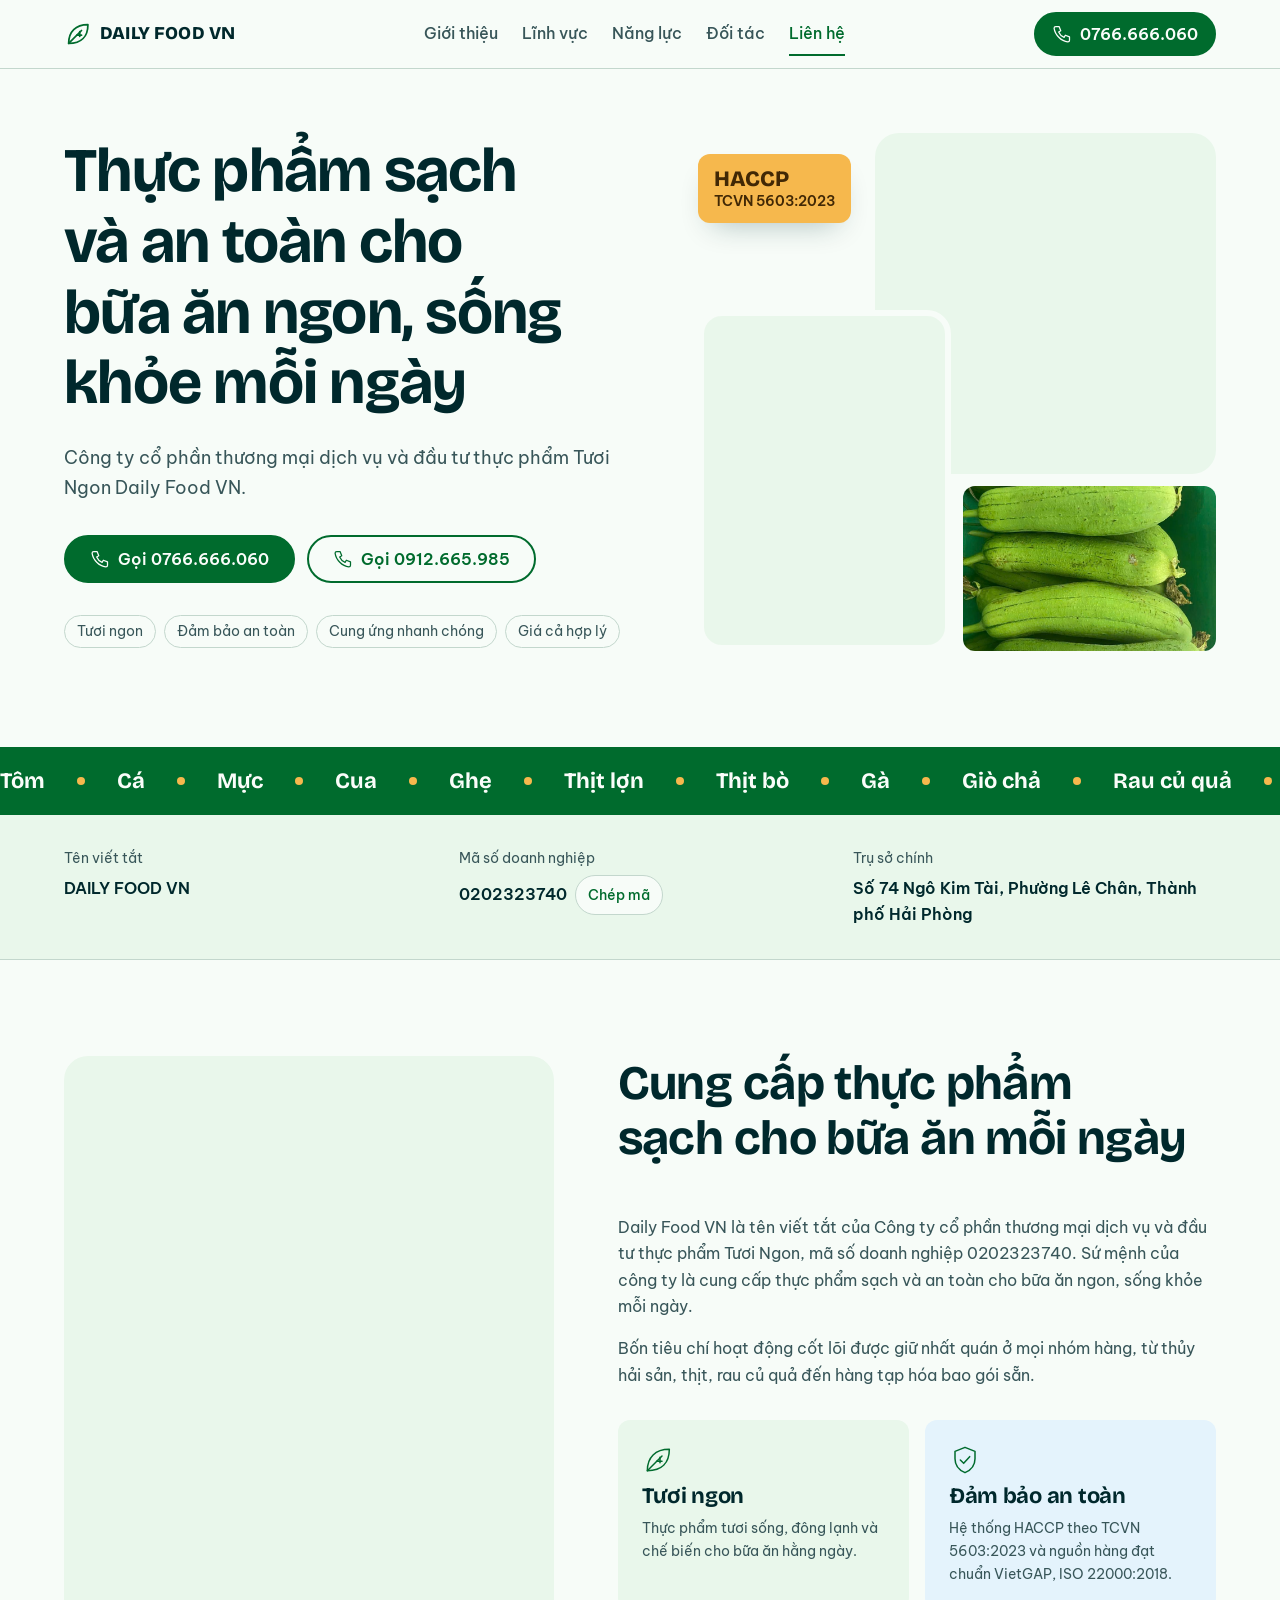
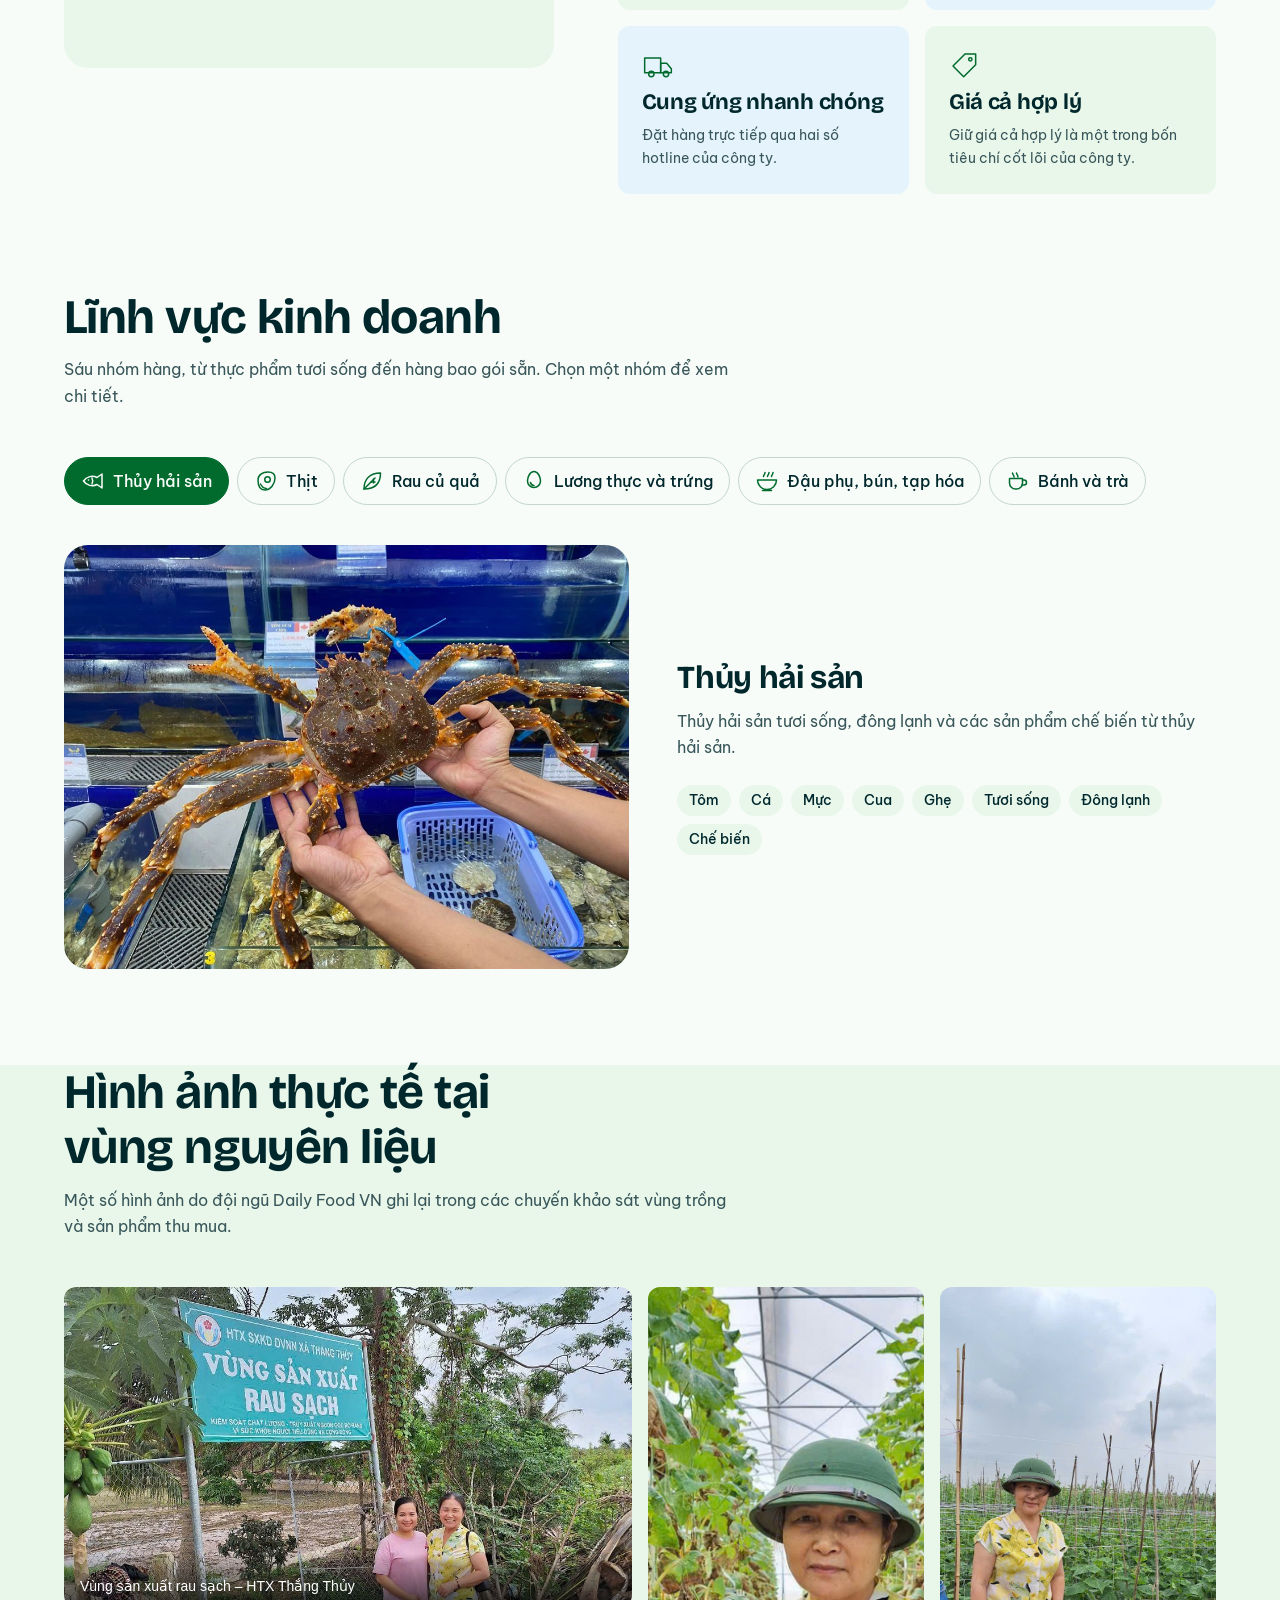
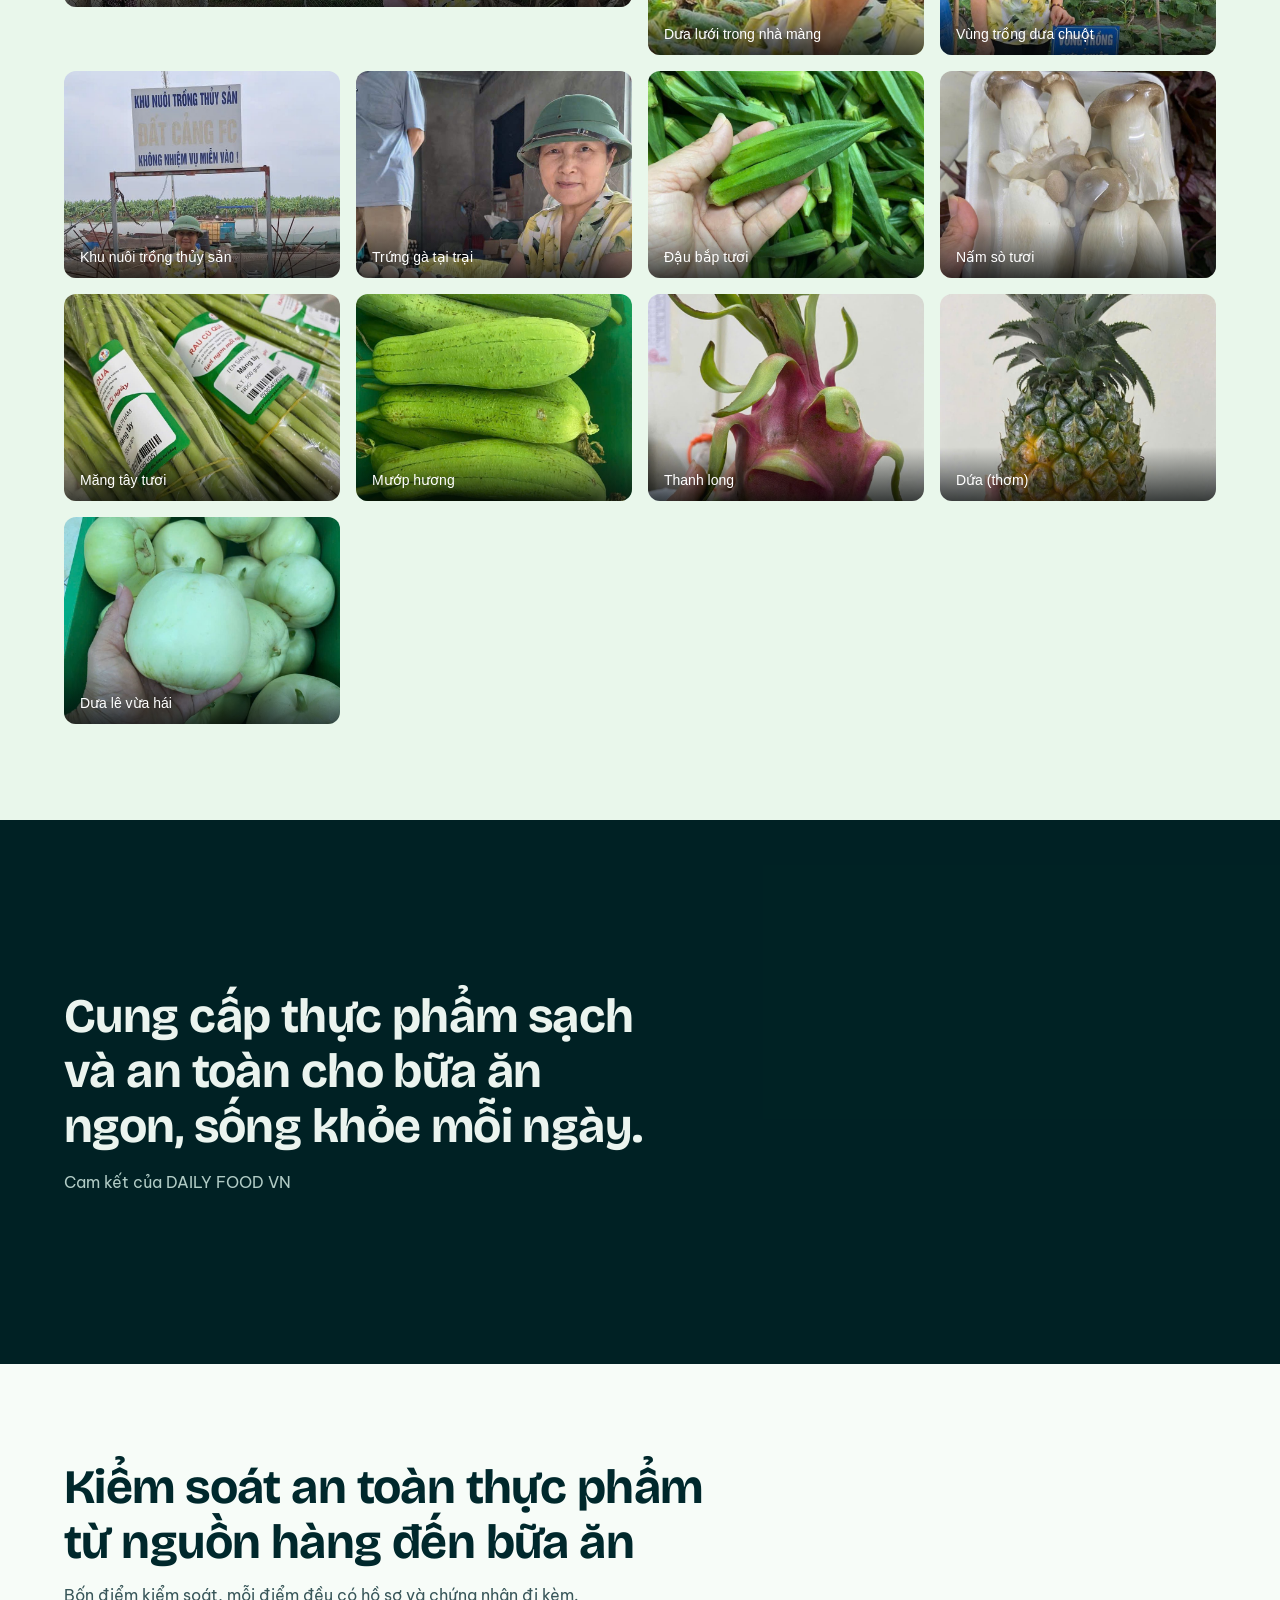
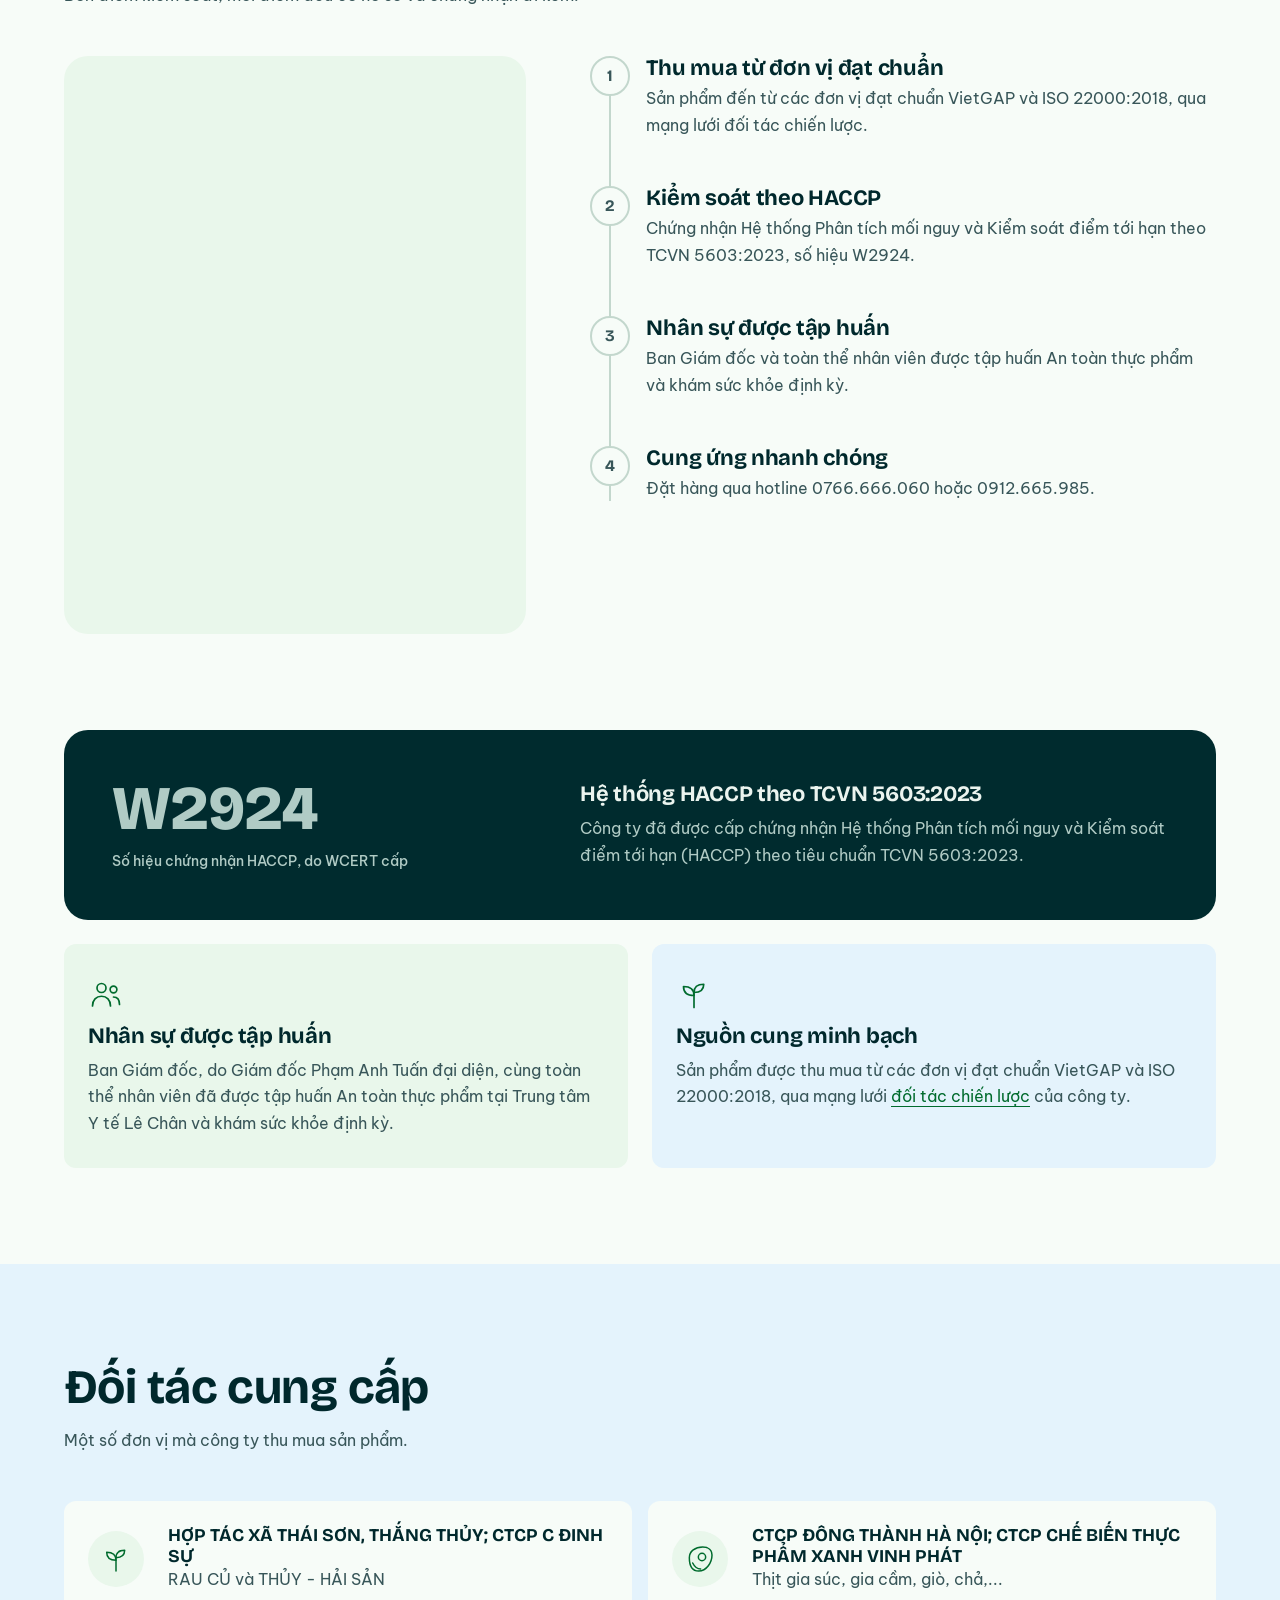
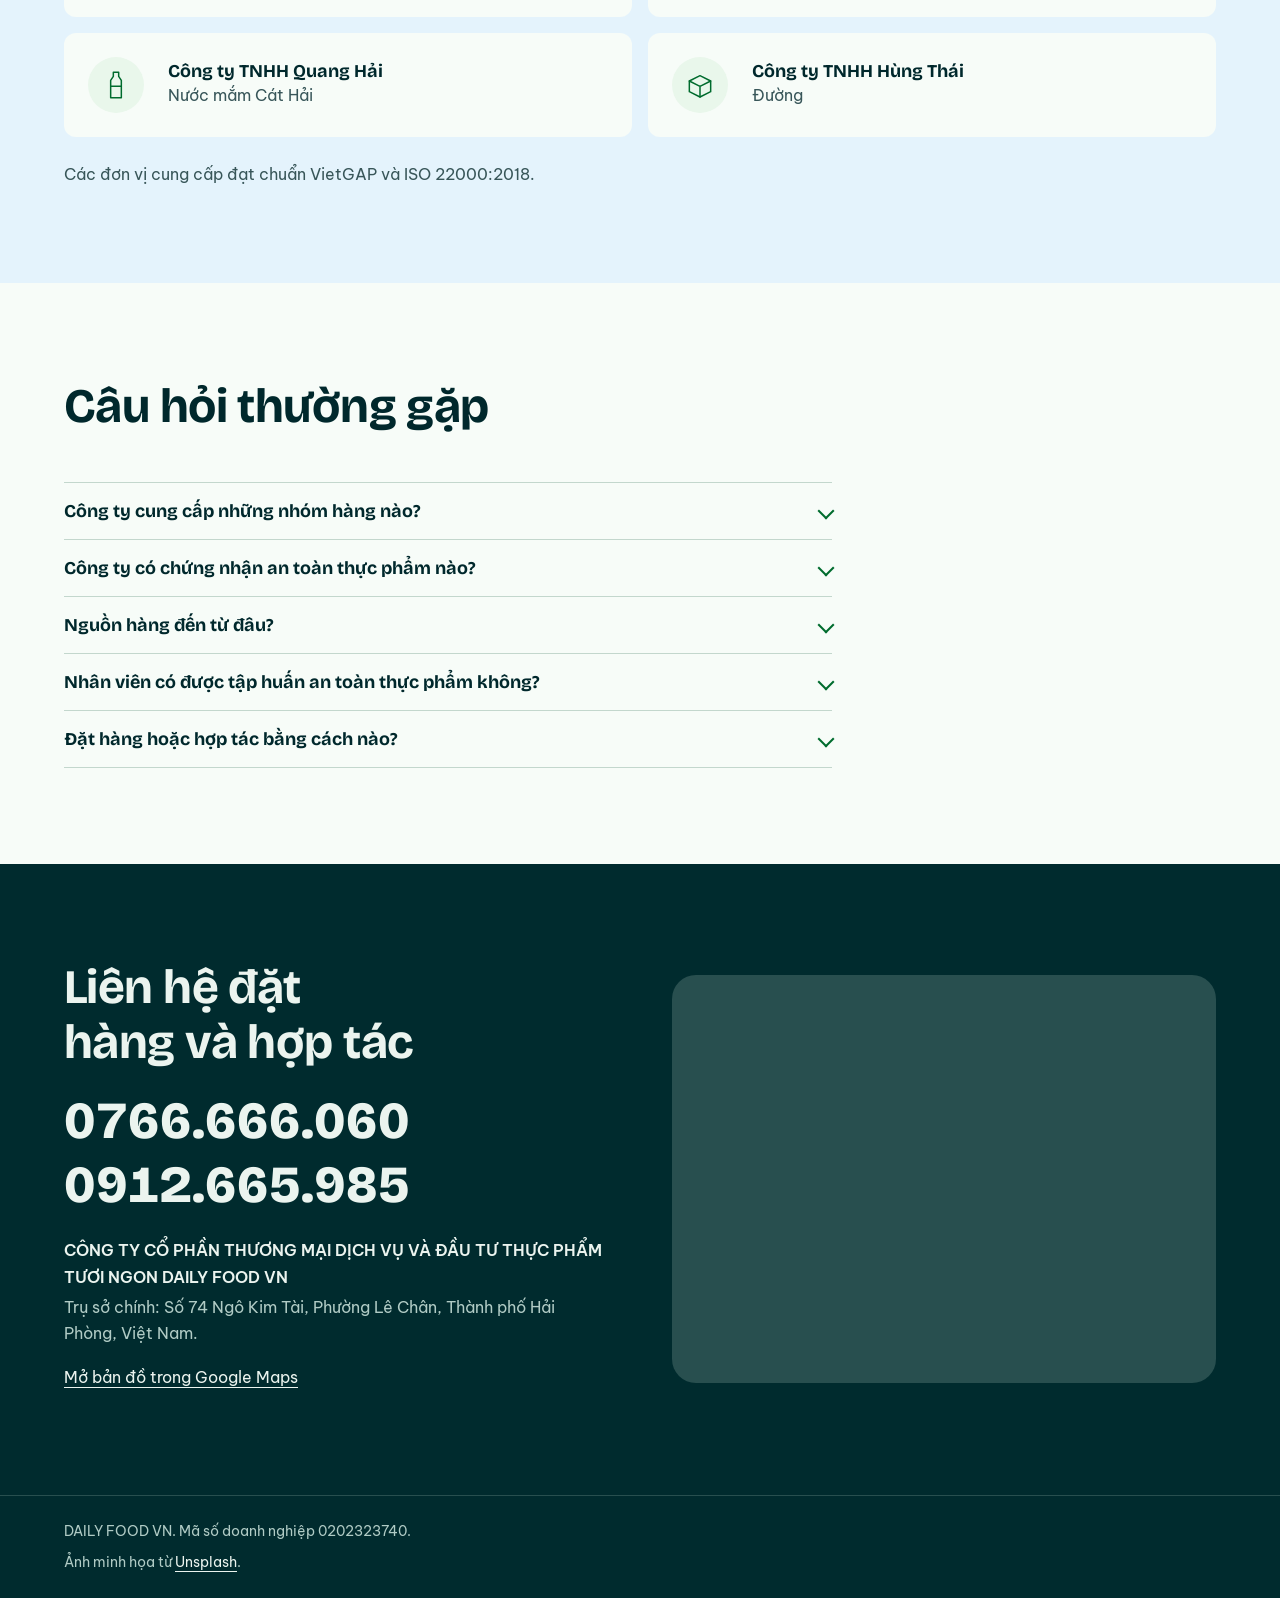
==== index.html @ fed2688b "Update index.html" ====
<!DOCTYPE html>
<html lang="vi" class="no-js">
<head>
  <meta charset="utf-8">
  <meta name="viewport" content="width=device-width, initial-scale=1">
  <title>DAILY FOOD VN | Thực phẩm sạch và an toàn tại Hải Phòng</title>
  <meta name="description" content="Công ty cổ phần thương mại dịch vụ và đầu tư thực phẩm Tươi Ngon Daily Food VN. Thủy hải sản, thịt, rau củ quả, lương thực và hàng tạp hóa. Chứng nhận HACCP TCVN 5603:2023. Hotline 0766.666.060 và 0912.665.985.">
  <meta name="theme-color" content="#f5faf6">
  <meta property="og:type" content="website">
  <meta property="og:locale" content="vi_VN">
  <meta property="og:title" content="DAILY FOOD VN | Thực phẩm sạch và an toàn">
  <meta property="og:description" content="Thực phẩm sạch và an toàn cho bữa ăn ngon, sống khỏe mỗi ngày. Chứng nhận HACCP theo TCVN 5603:2023.">
  <link rel="icon" href="data:image/svg+xml,%3Csvg xmlns='http://www.w3.org/2000/svg' viewBox='0 0 48 48'%3E%3Crect width='48' height='48' rx='10' fill='%23237a4b'/%3E%3Cpath d='M12 36C12 20 22 12 36 12c0 14-8 24-24 24z' fill='none' stroke='white' stroke-width='3' stroke-linejoin='round'/%3E%3C/svg%3E">
  <script>document.documentElement.classList.replace("no-js", "js");</script>

  <link rel="preconnect" href="https://fonts.googleapis.com">
  <link rel="preconnect" href="https://fonts.gstatic.com" crossorigin>
  <link rel="preconnect" href="https://images.unsplash.com" crossorigin>
  <link rel="stylesheet" href="https://fonts.googleapis.com/css2?family=Be+Vietnam+Pro:wght@400;500;600&family=Bricolage+Grotesque:opsz,wght@12..96,600..800&display=swap">
  <link rel="stylesheet" href="assets/css/tokens.css">
  <link rel="stylesheet" href="assets/css/style.css">

  <script type="application/ld+json">
  {
    "@context": "https://schema.org",
    "@type": "Organization",
    "name": "CÔNG TY CỔ PHẦN THƯƠNG MẠI DỊCH VỤ VÀ ĐẦU TƯ THỰC PHẨM TƯƠI NGON DAILY FOOD VN",
    "alternateName": "DAILY FOOD VN",
    "taxID": "0202323740",
    "telephone": ["+84766666060", "+84912665985"],
    "address": {
      "@type": "PostalAddress",
      "streetAddress": "Số 74 Ngô Kim Tài",
      "addressLocality": "Phường Lê Chân, Thành phố Hải Phòng",
      "addressCountry": "VN"
    }
  }
  </script>
</head>
<body>
  <!-- Icon sprite: one place to edit every icon on the page -->
  <svg class="sprite" aria-hidden="true" focusable="false">
    <symbol id="i-leaf" viewBox="0 0 48 48"><path d="M8 40C8 20 20 8 41 8c0 20-11 32-33 32z"/><path d="M8 40 30 18"/><path d="M22 26h8M27 20v8"/></symbol>
    <symbol id="i-fish" viewBox="0 0 48 48"><path d="M5 24C11 15 23 12 32 17l10-7v28l-10-7C23 36 11 33 5 24z"/><circle cx="15" cy="22" r="1.6" fill="currentColor" stroke="none"/><path d="M22 18c2 4 2 8 0 12"/></symbol>
    <symbol id="i-meat" viewBox="0 0 48 48"><path d="M8 22C8 12 17 6 28 6c9 0 14 5 14 12 0 11-8 24-20 24-9 0-14-6-14-20z"/><circle cx="27" cy="21" r="5.5"/><path d="M13 30c3 6 7 9 12 9"/></symbol>
    <symbol id="i-egg" viewBox="0 0 48 48"><path d="M24 5c8 0 13 11 13 19a13 13 0 0 1-26 0c0-8 5-19 13-19z"/><path d="M17 27c1 4 4 6 7 6"/></symbol>
    <symbol id="i-bowl" viewBox="0 0 48 48"><path d="M5 22h38a19 19 0 0 1-38 0z"/><path d="M15 43h18"/><path d="M17 15c0-3 3-4 3-8M25 15c0-3 3-4 3-8M33 15c0-3 3-4 3-8"/></symbol>
    <symbol id="i-cup" viewBox="0 0 48 48"><path d="M7 19h26v9a12 12 0 0 1-12 12h-2A12 12 0 0 1 7 28z"/><path d="M33 22h3a5 5 0 0 1 0 10h-4"/><path d="M13 8c0 3 3 4 3 8M21 8c0 3 3 4 3 8"/></symbol>
    <symbol id="i-phone" viewBox="0 0 48 48"><path d="M9 6h8l4 10-5 3a24 24 0 0 0 13 13l3-5 10 4v8a4 4 0 0 1-4 4C22 41 7 26 5 10a4 4 0 0 1 4-4z"/></symbol>
    <symbol id="i-shield" viewBox="0 0 48 48"><path d="M24 5l15 6v11c0 10-6 17-15 21C15 39 9 32 9 22V11z"/><path d="M17 24l5 5 9-10"/></symbol>
    <symbol id="i-truck" viewBox="0 0 48 48"><path d="M4 12h24v22H4z"/><path d="M28 20h9l7 8v6H28z"/><circle cx="14" cy="36" r="4"/><circle cx="36" cy="36" r="4"/></symbol>
    <symbol id="i-tag" viewBox="0 0 48 48"><path d="M6 24 24 6h16v16L22 40z"/><circle cx="32" cy="14" r="2.5"/></symbol>
    <symbol id="i-people" viewBox="0 0 48 48"><circle cx="18" cy="16" r="6"/><path d="M6 40c0-8 5-13 12-13s12 5 12 13"/><circle cx="34" cy="18" r="4.5"/><path d="M34 28c5 0 8 4 8 10"/></symbol>
    <symbol id="i-sprout" viewBox="0 0 48 48"><path d="M24 42V22"/><path d="M24 26c0-8-5-12-14-12 0 8 5 12 14 12z"/><path d="M24 22c0-7 4-11 13-11 0 7-4 11-13 11z"/></symbol>
    <symbol id="i-bottle" viewBox="0 0 48 48"><path d="M20 5h8v6l4 6v26H16V17l4-6z"/><path d="M16 26h16"/></symbol>
    <symbol id="i-cube" viewBox="0 0 48 48"><path d="M8 18 24 10l16 8v16L24 42 8 34z"/><path d="M8 18l16 8 16-8M24 26v16"/></symbol>
  </svg>

  <div class="progress" aria-hidden="true"></div>
  <a class="skip-link" href="#noi-dung">Bỏ qua đến nội dung chính</a>

  <header class="site-header">
    <div class="wrap site-header__row">
      <a class="brand" href="#top" aria-label="DAILY FOOD VN, về đầu trang">
        <svg class="icon icon--bold" viewBox="0 0 48 48" aria-hidden="true" focusable="false"><use href="#i-leaf"/></svg>
        DAILY FOOD VN
      </a>
      <nav class="site-nav" aria-label="Điều hướng chính">
        <ul>
          <li><a href="#gioi-thieu">Giới thiệu</a></li>
          <li><a href="#linh-vuc">Lĩnh vực</a></li>
          <li><a href="#nang-luc">Năng lực</a></li>
          <li><a href="#doi-tac">Đối tác</a></li>
          <li><a href="#lien-he">Liên hệ</a></li>
        </ul>
      </nav>
      <a class="btn header-call" href="tel:0766666060" aria-label="Gọi hotline 0766.666.060">
        <svg class="icon icon--bold" viewBox="0 0 48 48" aria-hidden="true" focusable="false"><use href="#i-phone"/></svg>
        <span class="btn__text">0766.666.060</span>
      </a>
    </div>
  </header>

  <main id="noi-dung">
    <!-- HERO -->
    <section class="hero" id="top" aria-labelledby="hero-title">
      <div class="wrap hero__grid">
        <div>
          <h1 id="hero-title" data-in style="--i:0">Thực phẩm sạch và an toàn cho bữa ăn ngon, sống khỏe mỗi ngày</h1>
          <p class="hero__lead" data-in style="--i:1">Công ty cổ phần thương mại dịch vụ và đầu tư thực phẩm Tươi Ngon Daily Food VN.</p>
          <div class="hero__actions" data-in style="--i:2">
            <a class="btn" href="tel:0766666060">
              <svg class="icon icon--bold" viewBox="0 0 48 48" aria-hidden="true" focusable="false"><use href="#i-phone"/></svg>
              Gọi 0766.666.060
            </a>
            <a class="btn btn--line" href="tel:0912665985">
              <svg class="icon icon--bold" viewBox="0 0 48 48" aria-hidden="true" focusable="false"><use href="#i-phone"/></svg>
              Gọi 0912.665.985
            </a>
          </div>
          <ul class="hero__proof" data-in style="--i:3" aria-label="Điểm nổi bật">
            <li>Tươi ngon</li>
            <li>Đảm bảo an toàn</li>
            <li>Cung ứng nhanh chóng</li>
            <li>Giá cả hợp lý</li>
          </ul>
        </div>

        <div class="hero__media">
          <figure class="photo photo--a" data-img data-in style="--i:1">
            <img src="https://images.unsplash.com/photo-1516594798947-e65505dbb29d?auto=format&fit=crop&q=75&w=900" alt="Rau củ xếp gọn trong tủ trưng bày nhiều tầng" width="900" height="600" decoding="async" fetchpriority="high">
          </figure>
          <figure class="photo photo--b" data-img data-in style="--i:3">
            <img src="https://images.unsplash.com/photo-1590779033100-9f60a05a013d?auto=format&fit=crop&q=75&w=800" alt="Rau củ tươi bày trên nền trắng" width="700" height="700" decoding="async" fetchpriority="high">
          </figure>
          <figure class="photo photo--c" data-img data-in style="--i:4">
            <img src="images/nong-san-tuoi.jpg" alt="Mướp hương tươi vừa thu hoạch tại vùng nguyên liệu" width="900" height="600" loading="lazy" decoding="async">
          </figure>
          <div class="hero__badge" data-in style="--i:5">
            <strong>HACCP</strong>
            <span>TCVN 5603:2023</span>
          </div>
        </div>
      </div>
    </section>

    <!-- MARQUEE -->
    <div class="marquee" aria-label="Các mặt hàng công ty cung cấp">
      <div class="marquee__track">
        <ul class="marquee__group">
          <li>Tôm</li><li>Cá</li><li>Mực</li><li>Cua</li><li>Ghẹ</li><li>Thịt lợn</li><li>Thịt bò</li><li>Gà</li><li>Giò chả</li><li>Rau củ quả</li><li>Trái cây</li><li>Gạo</li><li>Trứng</li><li>Nấm</li><li>Đậu phụ</li><li>Bún</li><li>Bánh phở</li><li>Nước mắm</li><li>Trà hoa cúc</li><li>Tía tô</li>
        </ul>
        <ul class="marquee__group" aria-hidden="true">
          <li>Tôm</li><li>Cá</li><li>Mực</li><li>Cua</li><li>Ghẹ</li><li>Thịt lợn</li><li>Thịt bò</li><li>Gà</li><li>Giò chả</li><li>Rau củ quả</li><li>Trái cây</li><li>Gạo</li><li>Trứng</li><li>Nấm</li><li>Đậu phụ</li><li>Bún</li><li>Bánh phở</li><li>Nước mắm</li><li>Trà hoa cúc</li><li>Tía tô</li>
        </ul>
      </div>
    </div>

    <!-- FACTS -->
    <section class="facts" aria-label="Thông tin doanh nghiệp">
      <div class="wrap">
        <dl>
          <div>
            <dt>Tên viết tắt</dt>
            <dd>DAILY FOOD VN</dd>
          </div>
          <div>
            <dt>Mã số doanh nghiệp</dt>
            <dd class="facts__id">
              <span class="num">0202323740</span>
              <button type="button" class="copy" data-copy="0202323740" hidden>Chép mã</button>
              <span class="visually-hidden copy-status" role="status"></span>
            </dd>
          </div>
          <div>
            <dt>Trụ sở chính</dt>
            <dd>Số 74 Ngô Kim Tài, Phường Lê Chân, Thành phố Hải Phòng</dd>
          </div>
        </dl>
      </div>
    </section>

    <!-- ABOUT -->
    <section class="section" id="gioi-thieu" aria-labelledby="gioi-thieu-title">
      <div class="wrap about">
        <figure class="photo about__photo" data-img>
          <img src="https://images.unsplash.com/photo-1605447813584-26aeb3f8e6ae?auto=format&fit=crop&q=75&w=900" alt="Trái cây xếp trên giá kim loại trắng" width="900" height="1125" loading="lazy" decoding="async">
        </figure>

        <div class="about__body">
          <div class="section-head">
            <h2 id="gioi-thieu-title">Cung cấp thực phẩm sạch cho bữa ăn mỗi ngày</h2>
          </div>
          <p>Daily Food VN là tên viết tắt của Công ty cổ phần thương mại dịch vụ và đầu tư thực phẩm Tươi Ngon, mã số doanh nghiệp 0202323740. Sứ mệnh của công ty là cung cấp thực phẩm sạch và an toàn cho bữa ăn ngon, sống khỏe mỗi ngày.</p>
          <p>Bốn tiêu chí hoạt động cốt lõi được giữ nhất quán ở mọi nhóm hàng, từ thủy hải sản, thịt, rau củ quả đến hàng tạp hóa bao gói sẵn.</p>

          <div class="values">
            <article class="value" data-reveal style="--i:0">
              <svg class="icon" viewBox="0 0 48 48" aria-hidden="true" focusable="false"><use href="#i-leaf"/></svg>
              <h3>Tươi ngon</h3>
              <p>Thực phẩm tươi sống, đông lạnh và chế biến cho bữa ăn hằng ngày.</p>
            </article>
            <article class="value" data-reveal style="--i:1">
              <svg class="icon" viewBox="0 0 48 48" aria-hidden="true" focusable="false"><use href="#i-shield"/></svg>
              <h3>Đảm bảo an toàn</h3>
              <p>Hệ thống HACCP theo TCVN 5603:2023 và nguồn hàng đạt chuẩn VietGAP, ISO 22000:2018.</p>
            </article>
            <article class="value" data-reveal style="--i:2">
              <svg class="icon" viewBox="0 0 48 48" aria-hidden="true" focusable="false"><use href="#i-truck"/></svg>
              <h3>Cung ứng nhanh chóng</h3>
              <p>Đặt hàng trực tiếp qua hai số hotline của công ty.</p>
            </article>
            <article class="value" data-reveal style="--i:3">
              <svg class="icon" viewBox="0 0 48 48" aria-hidden="true" focusable="false"><use href="#i-tag"/></svg>
              <h3>Giá cả hợp lý</h3>
              <p>Giữ giá cả hợp lý là một trong bốn tiêu chí cốt lõi của công ty.</p>
            </article>
          </div>
        </div>
      </div>
    </section>

    <!-- CATALOGUE -->
    <section class="section section--flush-top" id="linh-vuc" aria-labelledby="linh-vuc-title">
      <div class="wrap">
        <div class="section-head">
          <h2 id="linh-vuc-title">Lĩnh vực kinh doanh</h2>
          <p>Sáu nhóm hàng, từ thực phẩm tươi sống đến hàng bao gói sẵn. Chọn một nhóm để xem chi tiết.</p>
        </div>

        <div class="tablist" role="tablist" aria-label="Nhóm hàng">
          <button class="tab" role="tab" id="tab-1" aria-controls="panel-1" aria-selected="true"><svg class="icon" viewBox="0 0 48 48" aria-hidden="true" focusable="false"><use href="#i-fish"/></svg>Thủy hải sản</button>
          <button class="tab" role="tab" id="tab-2" aria-controls="panel-2" aria-selected="false" tabindex="-1"><svg class="icon" viewBox="0 0 48 48" aria-hidden="true" focusable="false"><use href="#i-meat"/></svg>Thịt</button>
          <button class="tab" role="tab" id="tab-3" aria-controls="panel-3" aria-selected="false" tabindex="-1"><svg class="icon" viewBox="0 0 48 48" aria-hidden="true" focusable="false"><use href="#i-leaf"/></svg>Rau củ quả</button>
          <button class="tab" role="tab" id="tab-4" aria-controls="panel-4" aria-selected="false" tabindex="-1"><svg class="icon" viewBox="0 0 48 48" aria-hidden="true" focusable="false"><use href="#i-egg"/></svg>Lương thực và trứng</button>
          <button class="tab" role="tab" id="tab-5" aria-controls="panel-5" aria-selected="false" tabindex="-1"><svg class="icon" viewBox="0 0 48 48" aria-hidden="true" focusable="false"><use href="#i-bowl"/></svg>Đậu phụ, bún, tạp hóa</button>
          <button class="tab" role="tab" id="tab-6" aria-controls="panel-6" aria-selected="false" tabindex="-1"><svg class="icon" viewBox="0 0 48 48" aria-hidden="true" focusable="false"><use href="#i-cup"/></svg>Bánh và trà</button>
        </div>

        <div class="stages">
          <article class="stage" role="tabpanel" id="panel-1" aria-labelledby="tab-1" tabindex="0">
            <figure class="stage__media" data-img>
              <div class="stage__art"><svg class="icon" viewBox="0 0 48 48" aria-hidden="true" focusable="false"><use href="#i-fish"/></svg></div>
              <img src="images/hai-san.jpg" alt="Hải sản tươi sống trong bể kính tại siêu thị" width="1200" height="900" loading="lazy" decoding="async">
            </figure>
            <div class="stage__body">
              <h3>Thủy hải sản</h3>
              <p>Thủy hải sản tươi sống, đông lạnh và các sản phẩm chế biến từ thủy hải sản.</p>
              <ul class="chips"><li>Tôm</li><li>Cá</li><li>Mực</li><li>Cua</li><li>Ghẹ</li><li>Tươi sống</li><li>Đông lạnh</li><li>Chế biến</li></ul>
            </div>
          </article>

          <article class="stage" role="tabpanel" id="panel-2" aria-labelledby="tab-2" tabindex="0">
            <figure class="stage__media" data-img>
              <div class="stage__art"><svg class="icon" viewBox="0 0 48 48" aria-hidden="true" focusable="false"><use href="#i-meat"/></svg></div>
              <img src="https://images.unsplash.com/photo-1745220416939-9e90558ee1f8?auto=format&fit=crop&q=75&w=1000" alt="Thịt tươi bày trong tủ lạnh trưng bày" width="1000" height="667" loading="lazy" decoding="async">
            </figure>
            <div class="stage__body">
              <h3>Thịt và sản phẩm chế biến</h3>
              <p>Thịt gia súc, gia cầm, thủy cầm và các sản phẩm chế biến từ thịt.</p>
              <ul class="chips"><li>Lợn</li><li>Bò</li><li>Gà</li><li>Giò</li><li>Chả</li><li>Gia súc</li><li>Gia cầm</li><li>Thủy cầm</li></ul>
            </div>
          </article>

          <article class="stage" role="tabpanel" id="panel-3" aria-labelledby="tab-3" tabindex="0">
            <figure class="stage__media" data-img>
              <div class="stage__art"><svg class="icon" viewBox="0 0 48 48" aria-hidden="true" focusable="false"><use href="#i-leaf"/></svg></div>
              <img src="images/rau-cu-qua.jpg" alt="Dưa vàng và rau củ tươi vừa thu hoạch tại vùng nguyên liệu" width="1200" height="900" loading="lazy" decoding="async">
            </figure>
            <div class="stage__body">
              <h3>Rau, củ, quả và trái cây</h3>
              <p>Rau, củ, quả tươi và trái cây các loại.</p>
              <ul class="chips"><li>Rau tươi</li><li>Củ</li><li>Quả</li><li>Trái cây các loại</li></ul>
            </div>
          </article>

          <article class="stage" role="tabpanel" id="panel-4" aria-labelledby="tab-4" tabindex="0">
            <figure class="stage__media" data-img>
              <div class="stage__art"><svg class="icon" viewBox="0 0 48 48" aria-hidden="true" focusable="false"><use href="#i-egg"/></svg></div>
              <img src="images/trung.jpg" alt="Trứng gà và trứng cút bày trên kệ mát trong siêu thị" width="1200" height="900" loading="lazy" decoding="async">
            </figure>
            <div class="stage__body">
              <h3>Lương thực, trứng và nông sản khô</h3>
              <p>Lương thực, trứng các loại và nông sản khô.</p>
              <ul class="chips"><li>Gạo</li><li>Ngô</li><li>Khoai</li><li>Trứng các loại</li><li>Hành</li><li>Tỏi</li><li>Nấm</li><li>Các loại hạt</li></ul>
            </div>
          </article>

          <article class="stage" role="tabpanel" id="panel-5" aria-labelledby="tab-5" tabindex="0">
            <figure class="stage__media" data-img>
              <div class="stage__art"><svg class="icon" viewBox="0 0 48 48" aria-hidden="true" focusable="false"><use href="#i-bowl"/></svg></div>
              <img src="images/bun-kho-tap-hoa.jpg" alt="Kệ nui, bún khô và hàng bao gói sẵn trong siêu thị" width="1200" height="900" loading="lazy" decoding="async">
            </figure>
            <div class="stage__body">
              <h3>Đậu phụ, bún, hàng tạp hóa</h3>
              <p>Đậu phụ, bún, bánh phở và hàng tạp hóa bao gói sẵn.</p>
              <ul class="chips"><li>Đậu phụ</li><li>Bún</li><li>Bánh phở</li><li>Gia vị</li><li>Nước mắm</li><li>Dầu ăn</li><li>Bánh kẹo</li><li>Sữa</li></ul>
            </div>
          </article>

          <article class="stage" role="tabpanel" id="panel-6" aria-labelledby="tab-6" tabindex="0">
            <figure class="stage__media" data-img>
              <div class="stage__art"><svg class="icon" viewBox="0 0 48 48" aria-hidden="true" focusable="false"><use href="#i-cup"/></svg></div>
              <img src="images/banh.jpg" alt="Kệ bánh đóng hộp trong siêu thị" width="1200" height="900" loading="lazy" decoding="async">
            </figure>
            <div class="stage__body">
              <h3>Bánh ngọt, trà thảo mộc</h3>
              <p>Các loại bánh ngọt, trà thảo mộc và nông sản sấy khô.</p>
              <ul class="chips"><li>Bánh ngọt</li><li>Trà hoa cúc</li><li>Tía tô</li><li>Nông sản sấy khô</li></ul>
            </div>
          </article>
        </div>
      </div>
    </section>

    <!-- REAL PHOTO ALBUM -->
    <section class="section section--flush-top album" id="hinh-anh-thuc-te" aria-labelledby="album-title">
      <div class="wrap">
        <div class="section-head">
          <h2 id="album-title">Hình ảnh thực tế tại vùng nguyên liệu</h2>
          <p>Một số hình ảnh do đội ngũ Daily Food VN ghi lại trong các chuyến khảo sát vùng trồng và sản phẩm thu mua.</p>
        </div>

        <div class="album-grid">
          <button type="button" class="album-item album-item--wide" data-img data-caption="Vùng sản xuất rau sạch của HTX SXKD DVNN xã Thắng Thủy">
            <img src="images/gallery/g-vung-rau-sach.jpg" alt="Đại diện Daily Food VN tại vùng sản xuất rau sạch HTX Thắng Thủy" width="1000" height="750" loading="lazy" decoding="async">
            <figcaption>Vùng sản xuất rau sạch – HTX Thắng Thủy</figcaption>
          </button>
          <button type="button" class="album-item album-item--tall" data-img data-caption="Vườn dưa lưới trồng trong nhà màng">
            <img src="images/gallery/g-melon-nha-mang.jpg" alt="Dưa lưới trồng trong nhà màng tại vùng nguyên liệu" width="1000" height="750" loading="lazy" decoding="async">
            <figcaption>Dưa lưới trong nhà màng</figcaption>
          </button>
          <button type="button" class="album-item album-item--tall" data-img data-caption="Vùng trồng dưa chuột theo tiêu chuẩn kiểm soát chất lượng">
            <img src="images/gallery/g-vung-dua-chuot.jpg" alt="Vùng trồng dưa chuột của vùng nguyên liệu Daily Food VN" width="800" height="1067" loading="lazy" decoding="async">
            <figcaption>Vùng trồng dưa chuột</figcaption>
          </button>
          <button type="button" class="album-item" data-img data-caption="Khu nuôi trồng thủy sản cung cấp nguyên liệu tươi sống">
            <img src="images/gallery/g-khu-thuy-san.jpg" alt="Khu nuôi trồng thủy sản tại vùng nguyên liệu" width="1000" height="750" loading="lazy" decoding="async">
            <figcaption>Khu nuôi trồng thủy sản</figcaption>
          </button>
          <button type="button" class="album-item" data-img data-caption="Trứng gà được kiểm tra trước khi nhập kho">
            <img src="images/gallery/g-trung-ga-trai.jpg" alt="Trứng gà xếp khay tại trại chăn nuôi" width="1000" height="750" loading="lazy" decoding="async">
            <figcaption>Trứng gà tại trại</figcaption>
          </button>
          <button type="button" class="album-item" data-img data-caption="Đậu bắp tươi vừa thu hoạch">
            <img src="images/gallery/g-dau-bap.jpg" alt="Đậu bắp tươi cầm trên tay" width="900" height="900" loading="lazy" decoding="async">
            <figcaption>Đậu bắp tươi</figcaption>
          </button>
          <button type="button" class="album-item" data-img data-caption="Nấm sò đóng khay">
            <img src="images/gallery/g-nam-so.jpg" alt="Nấm sò tươi đóng khay" width="900" height="900" loading="lazy" decoding="async">
            <figcaption>Nấm sò tươi</figcaption>
          </button>
          <button type="button" class="album-item" data-img data-caption="Măng tây buộc bó, có tem truy xuất">
            <img src="images/gallery/g-dau-dua.jpg" alt="Măng tây tươi buộc bó có tem nhãn" width="900" height="900" loading="lazy" decoding="async">
            <figcaption>Măng tây tươi</figcaption>
          </button>
          <button type="button" class="album-item" data-img data-caption="Mướp hương thu hoạch tại vùng trồng">
            <img src="images/gallery/g-muop-huong.jpg" alt="Mướp hương tươi xếp thành bó" width="900" height="900" loading="lazy" decoding="async">
            <figcaption>Mướp hương</figcaption>
          </button>
          <button type="button" class="album-item" data-img data-caption="Thanh long tươi">
            <img src="images/gallery/g-thanh-long.jpg" alt="Thanh long tươi cầm trên tay" width="900" height="900" loading="lazy" decoding="async">
            <figcaption>Thanh long</figcaption>
          </button>
          <button type="button" class="album-item" data-img data-caption="Dứa (thơm) tươi">
            <img src="images/gallery/g-dua-thom.jpg" alt="Trái dứa tươi cầm trên tay" width="900" height="900" loading="lazy" decoding="async">
            <figcaption>Dứa (thơm)</figcaption>
          </button>
          <button type="button" class="album-item" data-img data-caption="Dưa lê vừa hái">
            <img src="images/gallery/g-dua-le.jpg" alt="Dưa lê xếp trong sọt nhựa" width="900" height="900" loading="lazy" decoding="async">
            <figcaption>Dưa lê vừa hái</figcaption>
          </button>
        </div>
      </div>
    </section>

    <div class="lightbox" id="lightbox" role="dialog" aria-modal="true" aria-label="Xem ảnh phóng to" aria-hidden="true">
      <button type="button" class="lightbox__close" id="lightboxClose" aria-label="Đóng">&times;</button>
      <figure class="lightbox__figure">
        <img id="lightboxImg" src="" alt="">
        <figcaption id="lightboxCaption"></figcaption>
      </figure>
    </div>

    <!-- PHOTO BAND -->
    <section class="band" data-img aria-label="Cam kết của công ty">
      <img class="band__img" src="https://images.unsplash.com/photo-1607349913338-fca6f7fc42d0?auto=format&fit=crop&q=75&w=1600" alt="" width="1600" height="1067" loading="lazy" decoding="async">
      <div class="wrap">
        <blockquote>
          <p>Cung cấp thực phẩm sạch và an toàn cho bữa ăn ngon, sống khỏe mỗi ngày.</p>
          <cite>Cam kết của DAILY FOOD VN</cite>
        </blockquote>
      </div>
    </section>

    <!-- CAPABILITIES -->
    <section class="section" id="nang-luc" aria-labelledby="nang-luc-title">
      <div class="wrap">
        <div class="section-head">
          <h2 id="nang-luc-title">Kiểm soát an toàn thực phẩm từ nguồn hàng đến bữa ăn</h2>
          <p>Bốn điểm kiểm soát, mỗi điểm đều có hồ sơ và chứng nhận đi kèm.</p>
        </div>

        <div class="process">
          <figure class="photo process__media" data-img>
            <img src="https://images.unsplash.com/photo-1745220416939-9e90558ee1f8?auto=format&fit=crop&q=75&w=900" alt="Thịt tươi bày trong tủ lạnh trưng bày" width="900" height="1125" loading="lazy" decoding="async">
          </figure>

          <ol class="timeline">
            <li class="timeline__fill" aria-hidden="true"></li>
            <li class="step">
              <span class="step__dot" aria-hidden="true">1</span>
              <h3>Thu mua từ đơn vị đạt chuẩn</h3>
              <p>Sản phẩm đến từ các đơn vị đạt chuẩn VietGAP và ISO 22000:2018, qua mạng lưới đối tác chiến lược.</p>
            </li>
            <li class="step">
              <span class="step__dot" aria-hidden="true">2</span>
              <h3>Kiểm soát theo HACCP</h3>
              <p>Chứng nhận Hệ thống Phân tích mối nguy và Kiểm soát điểm tới hạn theo TCVN 5603:2023, số hiệu W2924.</p>
            </li>
            <li class="step">
              <span class="step__dot" aria-hidden="true">3</span>
              <h3>Nhân sự được tập huấn</h3>
              <p>Ban Giám đốc và toàn thể nhân viên được tập huấn An toàn thực phẩm và khám sức khỏe định kỳ.</p>
            </li>
            <li class="step">
              <span class="step__dot" aria-hidden="true">4</span>
              <h3>Cung ứng nhanh chóng</h3>
              <p>Đặt hàng qua hotline 0766.666.060 hoặc 0912.665.985.</p>
            </li>
          </ol>
        </div>
      </div>
    </section>

    <section class="section section--flush-top" aria-label="Chứng nhận và hồ sơ">
      <div class="wrap proof">
        <article class="proof__lead" data-reveal>
          <p class="proof__code">W2924<small>Số hiệu chứng nhận HACCP, do WCERT cấp</small></p>
          <div>
            <h3>Hệ thống HACCP theo TCVN 5603:2023</h3>
            <p>Công ty đã được cấp chứng nhận Hệ thống Phân tích mối nguy và Kiểm soát điểm tới hạn (HACCP) theo tiêu chuẩn TCVN 5603:2023.</p>
          </div>
        </article>

        <article class="proof__item" data-reveal style="--i:1">
          <svg class="icon" viewBox="0 0 48 48" aria-hidden="true" focusable="false"><use href="#i-people"/></svg>
          <h3>Nhân sự được tập huấn</h3>
          <p>Ban Giám đốc, do Giám đốc Phạm Anh Tuấn đại diện, cùng toàn thể nhân viên đã được tập huấn An toàn thực phẩm tại Trung tâm Y tế Lê Chân và khám sức khỏe định kỳ.</p>
        </article>

        <article class="proof__item" data-reveal style="--i:2">
          <svg class="icon" viewBox="0 0 48 48" aria-hidden="true" focusable="false"><use href="#i-sprout"/></svg>
          <h3>Nguồn cung minh bạch</h3>
          <p>Sản phẩm được thu mua từ các đơn vị đạt chuẩn VietGAP và ISO 22000:2018, qua mạng lưới <a href="#doi-tac">đối tác chiến lược</a> của công ty.</p>
        </article>
      </div>
    </section>

    <!-- PARTNERS -->
    <section class="section partners" id="doi-tac" aria-labelledby="doi-tac-title">
      <div class="wrap">
        <div class="section-head">
          <h2 id="doi-tac-title">Đối tác cung cấp</h2>
          <p>Một số đơn vị mà công ty thu mua sản phẩm.</p>
        </div>

        <ul class="partner-grid">
          <li class="partner" data-reveal>
            <svg class="icon" viewBox="0 0 48 48" aria-hidden="true" focusable="false"><use href="#i-sprout"/></svg>
            <div><strong>HỢP TÁC XÃ THÁI SƠN, THẮNG THỦY; CTCP C ĐINH SỰ</strong><span>RAU CỦ và THỦY - HẢI SẢN</span></div>
          </li>
          <li class="partner" data-reveal style="--i:1">
            <svg class="icon" viewBox="0 0 48 48" aria-hidden="true" focusable="false"><use href="#i-meat"/></svg>
            <div><strong>CTCP ĐÔNG THÀNH HÀ NỘI; CTCP CHẾ BIẾN THỰC PHẨM XANH VINH PHÁT</strong><span>Thịt gia súc, gia cầm, giò, chả,...</span></div>
          </li>
          <li class="partner" data-reveal style="--i:2">
            <svg class="icon" viewBox="0 0 48 48" aria-hidden="true" focusable="false"><use href="#i-bottle"/></svg>
            <div><strong>Công ty TNHH Quang Hải</strong><span>Nước mắm Cát Hải</span></div>
          </li>
          <li class="partner" data-reveal style="--i:3">
            <svg class="icon" viewBox="0 0 48 48" aria-hidden="true" focusable="false"><use href="#i-cube"/></svg>
            <div><strong>Công ty TNHH Hùng Thái</strong><span>Đường</span></div>
          </li>
        </ul>
        <p class="partners__note">Các đơn vị cung cấp đạt chuẩn VietGAP và ISO 22000:2018.</p>
      </div>
    </section>

    <!-- FAQ -->
    <section class="section" id="hoi-dap" aria-labelledby="hoi-dap-title">
      <div class="wrap">
        <div class="section-head">
          <h2 id="hoi-dap-title">Câu hỏi thường gặp</h2>
        </div>
        <div class="faq">
          <details name="faq">
            <summary>Công ty cung cấp những nhóm hàng nào?</summary>
            <p>Thủy hải sản; thịt gia súc, gia cầm, thủy cầm; rau củ quả và trái cây; lương thực, trứng và nông sản khô; đậu phụ, bún, bánh phở và hàng tạp hóa bao gói sẵn; bánh ngọt và trà thảo mộc.</p>
          </details>
          <details name="faq">
            <summary>Công ty có chứng nhận an toàn thực phẩm nào?</summary>
            <p>Công ty được cấp chứng nhận HACCP theo TCVN 5603:2023, số hiệu W2924, do WCERT cấp.</p>
          </details>
          <details name="faq">
            <summary>Nguồn hàng đến từ đâu?</summary>
            <p>Từ các đơn vị đạt chuẩn VietGAP và ISO 22000:2018, ví dụ Hợp tác xã Thái Sơn, Công ty CP Đông Thành Hà Nội, Công ty TNHH Quang Hải và Công ty TNHH Hùng Thái.</p>
          </details>
          <details name="faq">
            <summary>Nhân viên có được tập huấn an toàn thực phẩm không?</summary>
            <p>Có. Ban Giám đốc và toàn thể nhân viên đã được tập huấn An toàn thực phẩm tại Trung tâm Y tế Lê Chân và được khám sức khỏe định kỳ.</p>
          </details>
          <details name="faq">
            <summary>Đặt hàng hoặc hợp tác bằng cách nào?</summary>
            <p>Gọi hotline 0766.666.060 hoặc 0912.665.985. Trụ sở chính của công ty tại Số 74 Ngô Kim Tài, Phường Lê Chân, Thành phố Hải Phòng.</p>
          </details>
        </div>
      </div>
    </section>

    <!-- CONTACT -->
    <section class="section contact" id="lien-he" aria-labelledby="lien-he-title">
      <div class="wrap contact__grid">
        <div>
          <h2 id="lien-he-title">Liên hệ đặt hàng và hợp tác</h2>
          <div class="phones">
            <a href="tel:0766666060">0766.666.060</a>
            <a href="tel:0912665985">0912.665.985</a>
          </div>
          <address>
            <strong>CÔNG TY CỔ PHẦN THƯƠNG MẠI DỊCH VỤ VÀ ĐẦU TƯ THỰC PHẨM TƯƠI NGON DAILY FOOD VN</strong>
            Trụ sở chính: Số 74 Ngô Kim Tài, Phường Lê Chân, Thành phố Hải Phòng, Việt Nam.
          </address>
          <a class="contact__map-link" href="https://www.google.com/maps/search/?api=1&amp;query=74+Ng%C3%B4+Kim+T%C3%A0i%2C+L%C3%AA+Ch%C3%A2n%2C+H%E1%BA%A3i+Ph%C3%B2ng" target="_blank" rel="noopener">Mở bản đồ trong Google Maps</a>
        </div>
        <div class="map">
          <iframe title="Bản đồ trụ sở DAILY FOOD VN" src="https://www.google.com/maps?q=74+Ng%C3%B4+Kim+T%C3%A0i%2C+L%C3%AA+Ch%C3%A2n%2C+H%E1%BA%A3i+Ph%C3%B2ng&amp;output=embed" loading="lazy" referrerpolicy="no-referrer-when-downgrade"></iframe>
        </div>
      </div>
    </section>
  </main>

  <footer class="site-footer">
    <div class="wrap">
      <p>DAILY FOOD VN. Mã số doanh nghiệp 0202323740.</p>
      <p>Ảnh minh họa từ <a href="https://unsplash.com" target="_blank" rel="noopener">Unsplash</a>.</p>
    </div>
  </footer>

  <a class="fab" href="tel:0766666060" aria-label="Gọi hotline 0766.666.060">
    <svg class="icon icon--bold" viewBox="0 0 48 48" aria-hidden="true" focusable="false"><use href="#i-phone"/></svg>
  </a>

  <script src="assets/js/main.js" defer></script>
</body>
</html>
---- assets/css/tokens.css ----
/* Hallmark tokens · custom (tuned) theme · DAILY FOOD VN
 * paper-band: light · display-style: grotesk-sans (roman) · accent-hue: chromatic-other (leaf green, 150°)
 * Every colour and font in the page CSS must reference a token below.
 */
:root {
  /* Colour: fresh green, clean white, soft blue */
  --color-paper: oklch(98.6% 0.007 150);
  --color-paper-2: oklch(96.2% 0.022 150);
  --color-sky: oklch(95.6% 0.02 235);
  --color-ink: oklch(25% 0.045 205);
  --color-ink-soft: oklch(43% 0.035 205);
  --color-accent: oklch(46% 0.13 150);
  --color-accent-hover: oklch(40% 0.12 150);
  --color-accent-press: oklch(35% 0.11 150);
  --color-on-accent: oklch(99% 0.004 150);
  --color-rule: oklch(86% 0.025 165);
  --color-deep: oklch(26% 0.05 200);
  --color-on-deep: oklch(96% 0.012 160);
  --color-on-deep-soft: oklch(82% 0.03 180);
  --color-deep-rule: oklch(40% 0.045 195);
  --color-focus: oklch(50% 0.17 255);
  --color-focus-on-deep: oklch(88% 0.12 200);
  --color-warm: oklch(82% 0.14 78);
  --color-warm-ink: oklch(30% 0.06 70);
  --color-scrim: oklch(20% 0.045 200 / 0.62);
  --color-shadow: oklch(30% 0.05 200 / 0.32);

  /* Type: two families, clearly distinct. Both carry the Vietnamese subset. */
  --font-display: "Bricolage Grotesque", "Be Vietnam Pro", system-ui, -apple-system, "Segoe UI", sans-serif;
  --font-body: "Be Vietnam Pro", system-ui, -apple-system, "Segoe UI", Roboto, sans-serif;

  --text-sm: 0.875rem;
  --text-base: 1rem;
  --text-lg: 1.125rem;
  --text-xl: 1.375rem;
  --text-2xl: clamp(1.5rem, 1.2rem + 1.2vw, 2rem);
  --text-3xl: clamp(1.875rem, 1.3rem + 2.4vw, 3rem);
  --text-display-s: clamp(2rem, 1.15rem + 3.6vw, 3.875rem);
  --text-phone: clamp(1.625rem, 0.9rem + 3.6vw, 3.25rem);

  --leading-tight: 1.14;
  --leading-body: 1.65;

  /* Space: 4pt scale */
  --space-3xs: 0.25rem;
  --space-2xs: 0.5rem;
  --space-xs: 0.75rem;
  --space-sm: 1rem;
  --space-md: 1.5rem;
  --space-lg: 2rem;
  --space-xl: 3rem;
  --space-2xl: 4rem;
  --space-3xl: 6rem;
  --gutter: clamp(1rem, 4vw, 2rem);
  --measure: 62ch;
  --page-max: 72rem;
  --header-h: 4.25rem;

  /* Shape and rules */
  --radius-sm: 0.375rem;
  --radius-md: 0.75rem;
  --radius-lg: 1.5rem;
  --radius-pill: 999px;
  --rule-hair: 1px;

  /* Motion: transform and opacity only */
  --ease-out: cubic-bezier(0.22, 1, 0.36, 1);
  --ease-in: cubic-bezier(0.64, 0, 0.78, 0);
  --ease-in-out: cubic-bezier(0.65, 0, 0.35, 1);
  --dur-fast: 120ms;
  --dur-base: 200ms;
  --dur-reveal: 700ms;
  --dur-photo: 900ms;
}
---- assets/css/style.css ----
/* Hallmark · macrostructure: Catalogue + Narrative Workflow · tone: utilitarian, fresh, lively · anchor hue: leaf-green 150
 * theme: custom (tuned) · fonts: Bricolage Grotesque + Be Vietnam Pro · enrichment: real photography (stock, hotlinked) + hand-built SVG
 * nav: masthead with scroll-spy · footer: statement contact band
 * motion (by request): load sequence, marquee, scroll progress, parallax, tabs, timeline, floating call. transform/opacity only.
 * requires: tokens.css loaded before this file (see index.html)
 */

/* Base */
*, *::before, *::after { box-sizing: border-box; }

html {
  -webkit-text-size-adjust: 100%;
  overflow-x: clip;
  scroll-padding-top: calc(var(--header-h) + var(--space-sm));
}
@media (prefers-reduced-motion: no-preference) {
  html { scroll-behavior: smooth; }
}

body {
  margin: 0;
  overflow-x: clip;
  background: var(--color-paper);
  color: var(--color-ink);
  font-family: var(--font-body);
  font-size: var(--text-base);
  line-height: var(--leading-body);
  text-rendering: optimizeLegibility;
}

img, svg { display: block; max-width: 100%; }
h1, h2, h3, p, dl, dd, ul, ol, figure { margin: 0; }
ul, ol { padding: 0; list-style: none; }
a { color: inherit; }

h1, h2, h3 {
  font-family: var(--font-display);
  font-style: normal;
  font-weight: 700;
  line-height: var(--leading-tight);
  letter-spacing: -0.012em;
  overflow-wrap: anywhere;
  min-width: 0;
  text-wrap: balance;
}

:focus-visible {
  outline: 3px solid var(--color-focus);
  outline-offset: 3px;
}

.visually-hidden {
  position: absolute;
  width: 1px;
  height: 1px;
  margin: -1px;
  padding: 0;
  overflow: hidden;
  clip-path: inset(50%);
  white-space: nowrap;
  border: 0;
}

.skip-link {
  position: absolute;
  inset-block-start: var(--space-2xs);
  inset-inline-start: var(--space-2xs);
  z-index: 40;
  padding: var(--space-2xs) var(--space-sm);
  background: var(--color-ink);
  color: var(--color-paper);
  border-radius: var(--radius-sm);
  transform: translateY(-200%);
}
.skip-link:focus-visible { transform: none; }

.wrap {
  width: min(100% - 2 * var(--gutter), var(--page-max));
  margin-inline: auto;
}

.section { padding-block: var(--space-2xl); }
@media (min-width: 48rem) {
  .section { padding-block: var(--space-3xl); }
}
.section.section--flush-top { padding-block-start: 0; }

.section-head {
  display: grid;
  grid-template-columns: minmax(0, 1fr);
  gap: var(--space-xs);
  margin-block-end: var(--space-xl);
  max-width: 44rem;
}
.section-head h2 { font-size: var(--text-3xl); }
.section-head p { color: var(--color-ink-soft); max-width: var(--measure); }

.icon {
  flex: none;
  fill: none;
  stroke: currentColor;
  stroke-width: 2.25;
  stroke-linecap: round;
  stroke-linejoin: round;
}
.icon--bold { stroke-width: 3; }
.sprite { position: absolute; width: 0; height: 0; overflow: hidden; }

/* Scroll progress: transform only */
.progress {
  position: fixed;
  inset: 0 0 auto 0;
  z-index: 50;
  height: 3px;
  background: var(--color-accent);
  transform-origin: left;
  transform: scaleX(var(--progress, 0));
  pointer-events: none;
}

/* Buttons */
.btn {
  display: inline-flex;
  align-items: center;
  justify-content: center;
  gap: var(--space-2xs);
  min-height: 3rem;
  padding: 0 var(--space-md);
  border: 2px solid var(--color-accent);
  border-radius: var(--radius-pill);
  background: var(--color-accent);
  color: var(--color-on-accent);
  font: 600 var(--text-base) / 1 var(--font-body);
  text-decoration: none;
  white-space: nowrap;
  cursor: pointer;
  font-variant-numeric: tabular-nums;
  transition: transform var(--dur-fast) var(--ease-out);
}
.btn:hover { background: var(--color-accent-hover); border-color: var(--color-accent-hover); }
.btn:active { background: var(--color-accent-press); border-color: var(--color-accent-press); transform: translateY(1px); }
.btn--line { background: transparent; color: var(--color-accent); }
.btn--line:hover { background: var(--color-paper-2); color: var(--color-accent-hover); }
.btn--line:active { background: var(--color-sky); color: var(--color-accent-press); }
.btn .icon { width: 1.25rem; height: 1.25rem; }

/* Header */
.site-header {
  background: var(--color-paper);
  border-block-end: var(--rule-hair) solid var(--color-rule);
}
@media (min-width: 48rem) {
  .site-header { position: sticky; top: 0; z-index: 30; }
}
.site-header__row {
  display: grid;
  grid-template-columns: minmax(0, 1fr) auto;
  grid-template-areas:
    "brand call"
    "nav nav";
  align-items: center;
  gap: var(--space-3xs) var(--space-sm);
  padding-block: var(--space-2xs);
}
.brand {
  grid-area: brand;
  display: inline-flex;
  align-items: center;
  gap: var(--space-2xs);
  justify-self: start;
  min-height: 2.75rem;
  font-family: var(--font-display);
  font-weight: 800;
  font-size: var(--text-lg);
  letter-spacing: 0.01em;
  text-decoration: none;
  white-space: nowrap;
}
.brand .icon { width: 1.75rem; height: 1.75rem; color: var(--color-accent); }
.site-nav { grid-area: nav; overflow-x: auto; scrollbar-width: none; }
.site-nav::-webkit-scrollbar { display: none; }
.site-nav ul { display: flex; gap: var(--space-xs); }
.site-nav a {
  display: inline-flex;
  align-items: center;
  min-height: 2.75rem;
  font-size: var(--text-sm);
  font-weight: 500;
  text-decoration: none;
  white-space: nowrap;
  color: var(--color-ink-soft);
  border-block-end: 2px solid transparent;
}
.site-nav a:hover { color: var(--color-accent); }
.site-nav a:active { color: var(--color-accent-press); }
.site-nav a[aria-current="true"] { color: var(--color-accent); border-block-end-color: var(--color-accent); }
.header-call { grid-area: call; min-height: 2.75rem; padding: 0 var(--space-sm); }
.header-call .btn__text { display: none; }
@media (min-width: 34rem) {
  .header-call .btn__text { display: inline; }
}
@media (min-width: 48rem) {
  .site-nav ul { gap: var(--space-md); }
  .site-header__row {
    grid-template-columns: auto minmax(0, 1fr) auto;
    grid-template-areas: "brand nav call";
    gap: var(--space-lg);
    min-height: var(--header-h);
  }
  .site-nav { justify-self: center; overflow: visible; }
  .site-nav a { font-size: var(--text-base); }
}

/* Load sequence: one orchestrated moment, hero only */
@keyframes rise {
  from { opacity: 0; transform: translateY(1.25rem); }
}
@keyframes pop {
  from { opacity: 0; transform: scale(0.92); }
}
.js .hero [data-in] {
  animation: rise var(--dur-reveal) var(--ease-out) backwards;
  animation-delay: calc(var(--i, 0) * 90ms);
}
.js .hero .photo[data-in] { animation-name: pop; }

/* Hero */
.hero { padding-block: var(--space-xl) var(--space-2xl); }
@media (min-width: 48rem) {
  .hero { padding-block: var(--space-2xl) var(--space-3xl); }
}
.hero__grid {
  display: grid;
  grid-template-columns: minmax(0, 1fr);
  gap: var(--space-xl);
  align-items: center;
}
@media (min-width: 56rem) {
  .hero__grid { grid-template-columns: minmax(0, 1.1fr) minmax(0, 1fr); gap: var(--space-2xl); }
}
.hero h1 { font-size: var(--text-display-s); }
.hero__lead {
  margin-block-start: var(--space-md);
  max-width: var(--measure);
  font-size: var(--text-lg);
  color: var(--color-ink-soft);
}
.hero__actions {
  display: flex;
  flex-wrap: wrap;
  gap: var(--space-xs);
  margin-block-start: var(--space-lg);
}
.hero__actions .btn { flex: 1 1 13rem; }
@media (min-width: 40rem) {
  .hero__actions .btn { flex: 0 0 auto; }
}
.hero__proof {
  display: flex;
  flex-wrap: wrap;
  gap: var(--space-2xs);
  margin-block-start: var(--space-lg);
}
.hero__proof li {
  padding: var(--space-3xs) var(--space-xs);
  border: var(--rule-hair) solid var(--color-rule);
  border-radius: var(--radius-pill);
  background: var(--color-paper);
  font-size: var(--text-sm);
  color: var(--color-ink-soft);
}

.hero__media {
  position: relative;
  display: grid;
  grid-template-columns: repeat(6, minmax(0, 1fr));
  grid-template-rows: repeat(6, minmax(0, 1fr));
  gap: var(--space-xs);
  aspect-ratio: 1 / 1;
  max-width: 34rem;
  width: 100%;
  margin-inline: auto;
}
.hero__media .photo { transform: translate3d(0, calc(var(--py, 0) * var(--depth, 0) * 1px), 0); }
.hero__media .photo--a { grid-area: 1 / 3 / 5 / 7; --depth: 0.5; }
.hero__media .photo--b {
  grid-area: 3 / 1 / 7 / 4;
  --depth: -0.35;
  z-index: 1;
  border: 6px solid var(--color-paper);
  border-radius: var(--radius-lg);
}
.hero__media .photo--c { grid-area: 5 / 4 / 7 / 7; --depth: 0.2; border-radius: var(--radius-md); }
.hero__badge {
  position: absolute;
  inset-block-start: 4%;
  inset-inline-start: 0;
  z-index: 2;
  display: grid;
  gap: 0;
  padding: var(--space-xs) var(--space-sm);
  border-radius: var(--radius-md);
  background: var(--color-warm);
  color: var(--color-warm-ink);
  box-shadow: 0 14px 30px -14px var(--color-shadow);
  font-weight: 600;
  line-height: 1.25;
}
.hero__badge strong {
  font-family: var(--font-display);
  font-size: var(--text-xl);
  font-weight: 800;
}
.hero__badge span { font-size: var(--text-sm); }

/* Photos: real images with graceful fallback */
.photo {
  position: relative;
  overflow: hidden;
  border-radius: var(--radius-lg);
  background: var(--color-paper-2);
}
.photo img {
  width: 100%;
  height: 100%;
  object-fit: cover;
  transition: transform var(--dur-photo) var(--ease-out);
}
@media (hover: hover) {
  .photo:hover img { transform: scale(1.06); }
}
.photo[data-state="error"] img { display: none; }
.photo figcaption {
  position: absolute;
  inset: auto var(--space-xs) var(--space-xs) var(--space-xs);
  width: fit-content;
  max-width: calc(100% - 2 * var(--space-xs));
  padding: var(--space-3xs) var(--space-xs);
  border-radius: var(--radius-pill);
  background: var(--color-paper);
  color: var(--color-ink);
  font-size: var(--text-sm);
  font-weight: 500;
}

/* Marquee of product words */
.marquee {
  overflow: hidden;
  background: var(--color-accent);
  color: var(--color-on-accent);
  padding-block: var(--space-sm);
}
.marquee__track {
  display: flex;
  width: max-content;
  animation: marquee 60s linear infinite;
}
.marquee:hover .marquee__track { animation-play-state: paused; }
.marquee__group {
  display: flex;
  align-items: center;
  gap: var(--space-lg);
  padding-inline-end: var(--space-lg);
}
.marquee__group li {
  display: flex;
  align-items: center;
  gap: var(--space-lg);
  font-family: var(--font-display);
  font-size: var(--text-xl);
  font-weight: 700;
  white-space: nowrap;
}
.marquee__group li::after {
  content: "";
  width: 0.5rem;
  height: 0.5rem;
  border-radius: 50%;
  background: var(--color-warm);
}
@keyframes marquee {
  to { transform: translateX(-50%); }
}

/* Company facts */
.facts { background: var(--color-paper-2); border-block-end: var(--rule-hair) solid var(--color-rule); }
.facts dl {
  display: grid;
  grid-template-columns: repeat(auto-fit, minmax(min(100%, 15rem), 1fr));
  gap: var(--space-md) var(--space-lg);
  padding-block: var(--space-lg);
}
.facts dt { font-size: var(--text-sm); color: var(--color-ink-soft); }
.facts dd { margin-block-start: var(--space-3xs); font-weight: 600; overflow-wrap: anywhere; }
.facts .num { font-variant-numeric: tabular-nums; }
.facts__id { display: flex; flex-wrap: wrap; align-items: center; gap: var(--space-2xs); }

.copy {
  min-height: 2.5rem;
  padding: 0 var(--space-xs);
  border: var(--rule-hair) solid var(--color-rule);
  border-radius: var(--radius-pill);
  background: var(--color-paper);
  color: var(--color-accent);
  font: 500 var(--text-sm) / 1 var(--font-body);
  white-space: nowrap;
  cursor: pointer;
}
.copy[hidden] { display: none; }
.copy:hover { border-color: var(--color-accent); }
.copy:active { background: var(--color-sky); transform: translateY(1px); }
.copy[data-state="success"] { color: var(--color-accent-hover); border-color: var(--color-accent); }
.copy[data-state="error"] { color: var(--color-ink); border-color: var(--color-ink); }

/* About */
.about {
  display: grid;
  grid-template-columns: minmax(0, 1fr);
  gap: var(--space-xl);
  align-items: start;
}
@media (min-width: 56rem) {
  .about { grid-template-columns: minmax(0, 0.9fr) minmax(0, 1.1fr); gap: var(--space-2xl); }
}
.about__photo { aspect-ratio: 4 / 5; }
.about__body > p { color: var(--color-ink-soft); max-width: var(--measure); margin-block-start: var(--space-sm); }
.values {
  display: grid;
  grid-template-columns: minmax(0, 1fr);
  gap: var(--space-sm);
  margin-block-start: var(--space-lg);
}
@media (min-width: 40rem) {
  .values { grid-template-columns: repeat(2, minmax(0, 1fr)); }
}
.value {
  display: grid;
  align-content: start;
  gap: var(--space-2xs);
  padding: var(--space-md);
  border-radius: var(--radius-md);
  background: var(--color-paper-2);
}
.value:nth-child(2) { background: var(--color-sky); }
.value:nth-child(3) { background: var(--color-sky); }
.value .icon { width: 2rem; height: 2rem; color: var(--color-accent); }
.value h3 { font-size: var(--text-xl); }
.value p { color: var(--color-ink-soft); font-size: var(--text-sm); }

/* Reveal: cards and steps only */
.js [data-reveal] {
  opacity: 0;
  transform: translateY(1.25rem);
  transition: opacity var(--dur-reveal) var(--ease-out), transform var(--dur-reveal) var(--ease-out);
  transition-delay: calc(var(--i, 0) * 80ms);
}
.js [data-reveal].is-in { opacity: 1; transform: none; }

/* Catalogue: tabs + stage */
.tablist {
  display: flex;
  gap: var(--space-2xs);
  margin-block-end: var(--space-lg);
  padding-block-end: var(--space-2xs);
  overflow-x: auto;
  scroll-snap-type: x proximity;
  scrollbar-width: thin;
}
.no-js .tablist { display: none; }
.tab {
  display: inline-flex;
  align-items: center;
  gap: var(--space-2xs);
  flex: none;
  min-height: 3rem;
  padding: 0 var(--space-sm);
  border: var(--rule-hair) solid var(--color-rule);
  border-radius: var(--radius-pill);
  background: var(--color-paper);
  color: var(--color-ink);
  font: 500 var(--text-base) / 1 var(--font-body);
  white-space: nowrap;
  cursor: pointer;
  scroll-snap-align: start;
  transition: transform var(--dur-fast) var(--ease-out);
}
.tab .icon { width: 1.5rem; height: 1.5rem; stroke-width: 3; color: var(--color-accent); }
.tab:hover { border-color: var(--color-accent); }
.tab:active { transform: translateY(1px); }
.tab[aria-selected="true"] {
  background: var(--color-accent);
  border-color: var(--color-accent);
  color: var(--color-on-accent);
}
.tab[aria-selected="true"] .icon { color: var(--color-on-accent); }

.stages { display: grid; gap: var(--space-2xl); }
.stage {
  display: grid;
  grid-template-columns: minmax(0, 1fr);
  gap: var(--space-lg);
  align-items: center;
}
.stage[hidden] { display: none; }
.js .stage.is-active { animation: rise var(--dur-reveal) var(--ease-out) backwards; }
@media (min-width: 56rem) {
  .stage { grid-template-columns: minmax(0, 1.05fr) minmax(0, 1fr); gap: var(--space-xl); }
  .stage:nth-child(even) .stage__media { order: 2; }
}
.stage__media {
  position: relative;
  aspect-ratio: 4 / 3;
  overflow: hidden;
  border-radius: var(--radius-lg);
  background: var(--color-paper-2);
}
.stage__art {
  position: absolute;
  inset: 0;
  display: grid;
  place-items: center;
  color: var(--color-accent);
  background: var(--color-paper-2);
}
.stage:nth-child(3n + 2) .stage__art { background: var(--color-sky); }
.stage__art svg { width: 34%; height: auto; }
.stage__media img {
  position: absolute;
  inset: 0;
  width: 100%;
  height: 100%;
  object-fit: cover;
  transition: transform var(--dur-photo) var(--ease-out);
}
@media (hover: hover) {
  .stage__media:hover img { transform: scale(1.05); }
}
.stage__media[data-state="error"] img { display: none; }
.stage__body h3 { font-size: var(--text-2xl); }
.stage__body p { margin-block-start: var(--space-xs); color: var(--color-ink-soft); max-width: var(--measure); }
.chips { display: flex; flex-wrap: wrap; gap: var(--space-2xs); margin-block-start: var(--space-md); }
.chips li {
  padding: var(--space-3xs) var(--space-xs);
  border-radius: var(--radius-pill);
  background: var(--color-sky);
  font-size: var(--text-sm);
  font-weight: 500;
}
.stage:nth-child(odd) .chips li { background: var(--color-paper-2); }

/* Photo band with parallax */
.band {
  position: relative;
  display: grid;
  align-items: center;
  min-height: clamp(22rem, 62vh, 34rem);
  overflow: hidden;
  background: var(--color-deep);
  color: var(--color-on-deep);
  isolation: isolate;
}
.band__img {
  position: absolute;
  inset: -12% 0;
  z-index: -2;
  width: 100%;
  height: 124%;
  object-fit: cover;
  transform: translate3d(0, calc(var(--band-y, 0) * 1px), 0);
}
.band[data-state="error"] .band__img { display: none; }
.band::after {
  content: "";
  position: absolute;
  inset: 0;
  z-index: -1;
  background: var(--color-scrim);
}
.band blockquote { margin: 0; padding-block: var(--space-2xl); max-width: 40rem; }
.band p {
  font-family: var(--font-display);
  font-size: var(--text-3xl);
  font-weight: 700;
  line-height: var(--leading-tight);
  letter-spacing: -0.012em;
  text-wrap: balance;
}
.band cite {
  display: block;
  margin-block-start: var(--space-sm);
  font-style: normal;
  color: var(--color-on-deep-soft);
}

/* Process timeline */
.process {
  display: grid;
  grid-template-columns: minmax(0, 1fr);
  gap: var(--space-xl);
}
@media (min-width: 56rem) {
  .process { grid-template-columns: minmax(0, 0.85fr) minmax(0, 1.15fr); gap: var(--space-2xl); align-items: start; }
  .process__media { position: sticky; top: calc(var(--header-h) + var(--space-md)); }
}
.process__media { aspect-ratio: 4 / 5; }
.process__media.photo { max-height: 70vh; }
.timeline {
  position: relative;
  display: grid;
  gap: var(--space-xl);
  padding-inline-start: 3.5rem;
}
.timeline::before,
.timeline__fill {
  content: "";
  position: absolute;
  inset-block: 0;
  inset-inline-start: 1.1875rem;
  width: 2px;
  background: var(--color-rule);
}
.timeline__fill {
  background: var(--color-accent);
  transform-origin: top;
  transform: scaleY(var(--fill, 0));
}
.step { position: relative; }
.step__dot {
  position: absolute;
  inset-block-start: 0;
  inset-inline-start: -3.5rem;
  display: grid;
  place-items: center;
  width: 2.5rem;
  height: 2.5rem;
  border: 2px solid var(--color-rule);
  border-radius: 50%;
  background: var(--color-paper);
  color: var(--color-ink-soft);
  font-family: var(--font-display);
  font-weight: 700;
  transition: background-color var(--dur-base) var(--ease-out), border-color var(--dur-base) var(--ease-out), color var(--dur-base) var(--ease-out);
}
.step.is-on .step__dot {
  background: var(--color-accent);
  border-color: var(--color-accent);
  color: var(--color-on-accent);
}
.step h3 { font-size: var(--text-xl); }
.step p { margin-block-start: var(--space-3xs); color: var(--color-ink-soft); max-width: var(--measure); }

/* Capabilities */
.proof {
  display: grid;
  grid-template-columns: minmax(0, 1fr);
  gap: var(--space-md);
}
@media (min-width: 48rem) {
  .proof { grid-template-columns: repeat(2, minmax(0, 1fr)); }
  .proof__lead { grid-column: 1 / -1; }
}
.proof__lead {
  display: grid;
  grid-template-columns: minmax(0, 1fr);
  gap: var(--space-md);
  padding: var(--space-lg) var(--space-md);
  background: var(--color-deep);
  color: var(--color-on-deep);
  border-radius: var(--radius-lg);
}
@media (min-width: 48rem) {
  .proof__lead {
    grid-template-columns: minmax(0, 1fr) minmax(0, 1.4fr);
    align-items: center;
    padding: var(--space-xl);
    gap: var(--space-xl);
  }
}
.proof__code {
  font-family: var(--font-display);
  font-weight: 800;
  font-size: var(--text-display-s);
  line-height: 1;
  color: var(--color-warm);
  font-variant-numeric: tabular-nums;
}
.proof__code small {
  display: block;
  margin-block-start: var(--space-xs);
  font-family: var(--font-body);
  font-size: var(--text-sm);
  font-weight: 500;
  line-height: 1.4;
  color: var(--color-on-deep-soft);
}
.proof__lead h3 { font-size: var(--text-2xl); margin-block-end: var(--space-2xs); }
.proof__lead p { color: var(--color-on-deep-soft); max-width: var(--measure); }
.proof__item {
  padding: var(--space-lg) var(--space-md);
  border-radius: var(--radius-md);
  background: var(--color-paper-2);
}
.proof__item:last-child { background: var(--color-sky); }
.proof__item .icon { width: 2.25rem; height: 2.25rem; color: var(--color-accent); margin-block-end: var(--space-xs); }
.proof h3 { font-size: var(--text-xl); margin-block-end: var(--space-2xs); }
.proof__item p { color: var(--color-ink-soft); max-width: var(--measure); }
.proof__item a { color: var(--color-accent); text-underline-offset: 0.25em; }
.proof__item a:hover { color: var(--color-accent-hover); }
.proof__item a:active { color: var(--color-accent-press); }

/* Partners */
.partners { background: var(--color-sky); }
.partner-grid {
  display: grid;
  grid-template-columns: minmax(0, 1fr);
  gap: var(--space-sm);
}
@media (min-width: 40rem) {
  .partner-grid { grid-template-columns: repeat(2, minmax(0, 1fr)); }
}
.partner {
  display: grid;
  grid-template-columns: auto minmax(0, 1fr);
  align-items: center;
  gap: var(--space-md);
  padding: var(--space-md);
  border-radius: var(--radius-md);
  background: var(--color-paper);
  transition: transform var(--dur-base) var(--ease-out);
}
@media (hover: hover) {
  .partner:hover { transform: translateY(-4px); }
}
.partner .icon {
  width: 3.5rem;
  height: 3.5rem;
  padding: 0.75rem;
  border-radius: 50%;
  background: var(--color-paper-2);
  color: var(--color-accent);
}
.partner strong { display: block; font-family: var(--font-display); font-size: var(--text-lg); font-weight: 700; line-height: var(--leading-tight); }
.partner span { color: var(--color-ink-soft); }
.partners__note { margin-block-start: var(--space-md); color: var(--color-ink-soft); max-width: var(--measure); }

/* FAQ */
.faq { max-width: 48rem; border-block-start: var(--rule-hair) solid var(--color-rule); }
.faq details { border-block-end: var(--rule-hair) solid var(--color-rule); }
.faq summary {
  display: flex;
  align-items: center;
  justify-content: space-between;
  gap: var(--space-sm);
  min-height: 3.5rem;
  padding-block: var(--space-xs);
  font-family: var(--font-display);
  font-size: var(--text-lg);
  font-weight: 700;
  line-height: var(--leading-tight);
  cursor: pointer;
  list-style: none;
}
.faq summary::-webkit-details-marker { display: none; }
.faq summary::after {
  content: "";
  flex: none;
  width: 0.75rem;
  height: 0.75rem;
  border-inline-end: 2px solid var(--color-accent);
  border-block-end: 2px solid var(--color-accent);
  transform: rotate(45deg);
  transition: transform var(--dur-base) var(--ease-out);
}
.faq details[open] summary::after { transform: rotate(-135deg); }
.faq summary:hover { color: var(--color-accent); }
.faq details p { padding-block-end: var(--space-md); color: var(--color-ink-soft); max-width: var(--measure); }

/* Contact band */
.contact { background: var(--color-deep); color: var(--color-on-deep); }
.contact :focus-visible { outline-color: var(--color-focus-on-deep); }
.contact h2 { font-size: var(--text-3xl); }
.contact__grid {
  display: grid;
  grid-template-columns: minmax(0, 1fr);
  gap: var(--space-xl);
}
@media (min-width: 56rem) {
  .contact__grid { grid-template-columns: minmax(0, 1fr) minmax(0, 1fr); gap: var(--space-2xl); align-items: center; }
}
.phones { display: grid; gap: var(--space-2xs); margin-block: var(--space-md); justify-items: start; }
.phones a {
  display: inline-flex;
  align-items: center;
  min-height: 3.5rem;
  font-family: var(--font-display);
  font-weight: 800;
  font-size: var(--text-phone);
  line-height: 1;
  text-decoration: none;
  white-space: nowrap;
  font-variant-numeric: tabular-nums;
}
.phones a:hover { text-decoration: underline; text-decoration-thickness: 2px; text-underline-offset: 0.2em; }
.phones a:active { opacity: 0.8; }
.contact address { font-style: normal; color: var(--color-on-deep-soft); max-width: var(--measure); }
.contact address strong { display: block; margin-block-end: var(--space-3xs); color: var(--color-on-deep); font-weight: 600; }
.contact__map-link {
  display: inline-flex;
  align-items: center;
  min-height: 2.75rem;
  margin-block-start: var(--space-2xs);
  color: var(--color-on-deep);
  text-underline-offset: 0.25em;
  white-space: nowrap;
}
.contact__map-link:hover { text-decoration-thickness: 2px; }
.contact__map-link:active { opacity: 0.8; }
.map {
  aspect-ratio: 4 / 3;
  overflow: hidden;
  border-radius: var(--radius-lg);
  background: var(--color-deep-rule);
}
.map iframe { width: 100%; height: 100%; border: 0; }

.site-footer {
  padding-block: var(--space-md);
  background: var(--color-deep);
  color: var(--color-on-deep-soft);
  border-block-start: var(--rule-hair) solid var(--color-deep-rule);
  font-size: var(--text-sm);
}
.site-footer .wrap { display: grid; gap: var(--space-2xs); }
.site-footer a { color: var(--color-on-deep); text-underline-offset: 0.25em; }
.site-footer :focus-visible { outline-color: var(--color-focus-on-deep); }

/* Floating call button */
.fab {
  position: fixed;
  inset-block-end: max(var(--space-md), env(safe-area-inset-bottom, 0px));
  inset-inline-end: var(--space-md);
  z-index: 35;
  display: grid;
  place-items: center;
  width: 3.75rem;
  height: 3.75rem;
  border-radius: 50%;
  background: var(--color-accent);
  color: var(--color-on-accent);
  box-shadow: 0 12px 28px -10px var(--color-shadow);
  opacity: 0;
  transform: translateY(1rem) scale(0.9);
  pointer-events: none;
  transition: opacity var(--dur-base) var(--ease-out), transform var(--dur-base) var(--ease-out);
}
.fab.is-on { opacity: 1; transform: none; pointer-events: auto; }
.fab .icon { width: 1.75rem; height: 1.75rem; }
.fab::before {
  content: "";
  position: absolute;
  inset: 0;
  border-radius: 50%;
  background: var(--color-accent);
  animation: ring 2.4s var(--ease-out) infinite;
  z-index: -1;
}
.fab:hover { background: var(--color-accent-hover); }
.fab:active { background: var(--color-accent-press); }
@keyframes ring {
  from { opacity: 0.45; transform: scale(1); }
  to { opacity: 0; transform: scale(1.7); }
}
@media (min-width: 64rem) {
  .fab { display: none; }
}

/* Reduced motion: keep everything visible, stop all movement */
@media (prefers-reduced-motion: reduce) {
  .marquee__track { animation: none; flex-wrap: wrap; width: auto; }
  .marquee__group[aria-hidden="true"] { display: none; }
  .marquee__group { flex-wrap: wrap; padding-block: var(--space-2xs); }
  .js .hero [data-in], .js .stage.is-active { animation: none; }
  .js [data-reveal] { opacity: 1; transform: none; transition: none; }
  .hero__media .photo, .band__img { transform: none; }
  .photo img, .stage__media img { transition: none; }
  .photo:hover img, .stage__media:hover img { transform: none; }
  .fab::before { animation: none; display: none; }
  .fab, .btn, .tab, .copy, .partner { transition: none; }
  .btn:active, .copy:active, .tab:active { transform: none; }
  .partner:hover { transform: none; }
  .progress { display: none; }
}

/* Real-photo album: masonry-ish responsive grid + lightbox */
.album { background: var(--color-paper-2); }
.album-grid {
  display: grid;
  grid-template-columns: repeat(2, minmax(0, 1fr));
  gap: var(--space-xs);
}
@media (min-width: 40rem) {
  .album-grid { grid-template-columns: repeat(3, minmax(0, 1fr)); gap: var(--space-sm); }
}
@media (min-width: 64rem) {
  .album-grid { grid-template-columns: repeat(4, minmax(0, 1fr)); }
}
.album-item {
  position: relative;
  display: block;
  overflow: hidden;
  border-radius: var(--radius-md);
  background: var(--color-paper);
  cursor: zoom-in;
  border: 0;
  padding: 0;
  width: 100%;
  aspect-ratio: 4 / 3;
}
.album-item--tall { aspect-ratio: 3 / 4; }
@media (min-width: 40rem) {
  .album-item--wide { grid-column: span 2; aspect-ratio: 16 / 9; }
}
.album-item img {
  width: 100%;
  height: 100%;
  object-fit: cover;
  transition: transform var(--dur-photo) var(--ease-out);
}
@media (hover: hover) {
  .album-item:hover img { transform: scale(1.06); }
}
.album-item figcaption {
  position: absolute;
  inset: auto 0 0 0;
  padding: var(--space-md) var(--space-sm) var(--space-xs);
  background: linear-gradient(to top, oklch(10% 0.02 200 / 0.72), transparent);
  color: #fff;
  font-size: var(--text-sm);
  font-weight: 500;
  text-align: left;
  line-height: 1.3;
}
.album-item[data-state="error"] { display: none; }

/* Lightbox */
.lightbox {
  position: fixed;
  inset: 0;
  z-index: 60;
  display: none;
  place-items: center;
  padding: var(--space-lg) var(--gutter);
  background: oklch(12% 0.02 210 / 0.86);
}
.lightbox.is-open { display: grid; }
.lightbox img {
  max-width: min(100%, 60rem);
  max-height: 82vh;
  width: auto;
  border-radius: var(--radius-md);
  box-shadow: 0 30px 60px -20px oklch(0% 0 0 / 0.5);
}
.lightbox figcaption {
  margin-block-start: var(--space-sm);
  color: var(--color-on-deep);
  text-align: center;
  font-size: var(--text-base);
}
.lightbox__figure { display: grid; justify-items: center; max-width: 100%; }
.lightbox__close {
  position: absolute;
  inset-block-start: var(--space-md);
  inset-inline-end: var(--space-md);
  width: 3rem;
  height: 3rem;
  border-radius: 50%;
  border: 0;
  background: oklch(100% 0 0 / 0.14);
  color: #fff;
  font-size: var(--text-xl);
  line-height: 1;
  cursor: pointer;
}
.lightbox__close:hover { background: oklch(100% 0 0 / 0.24); }
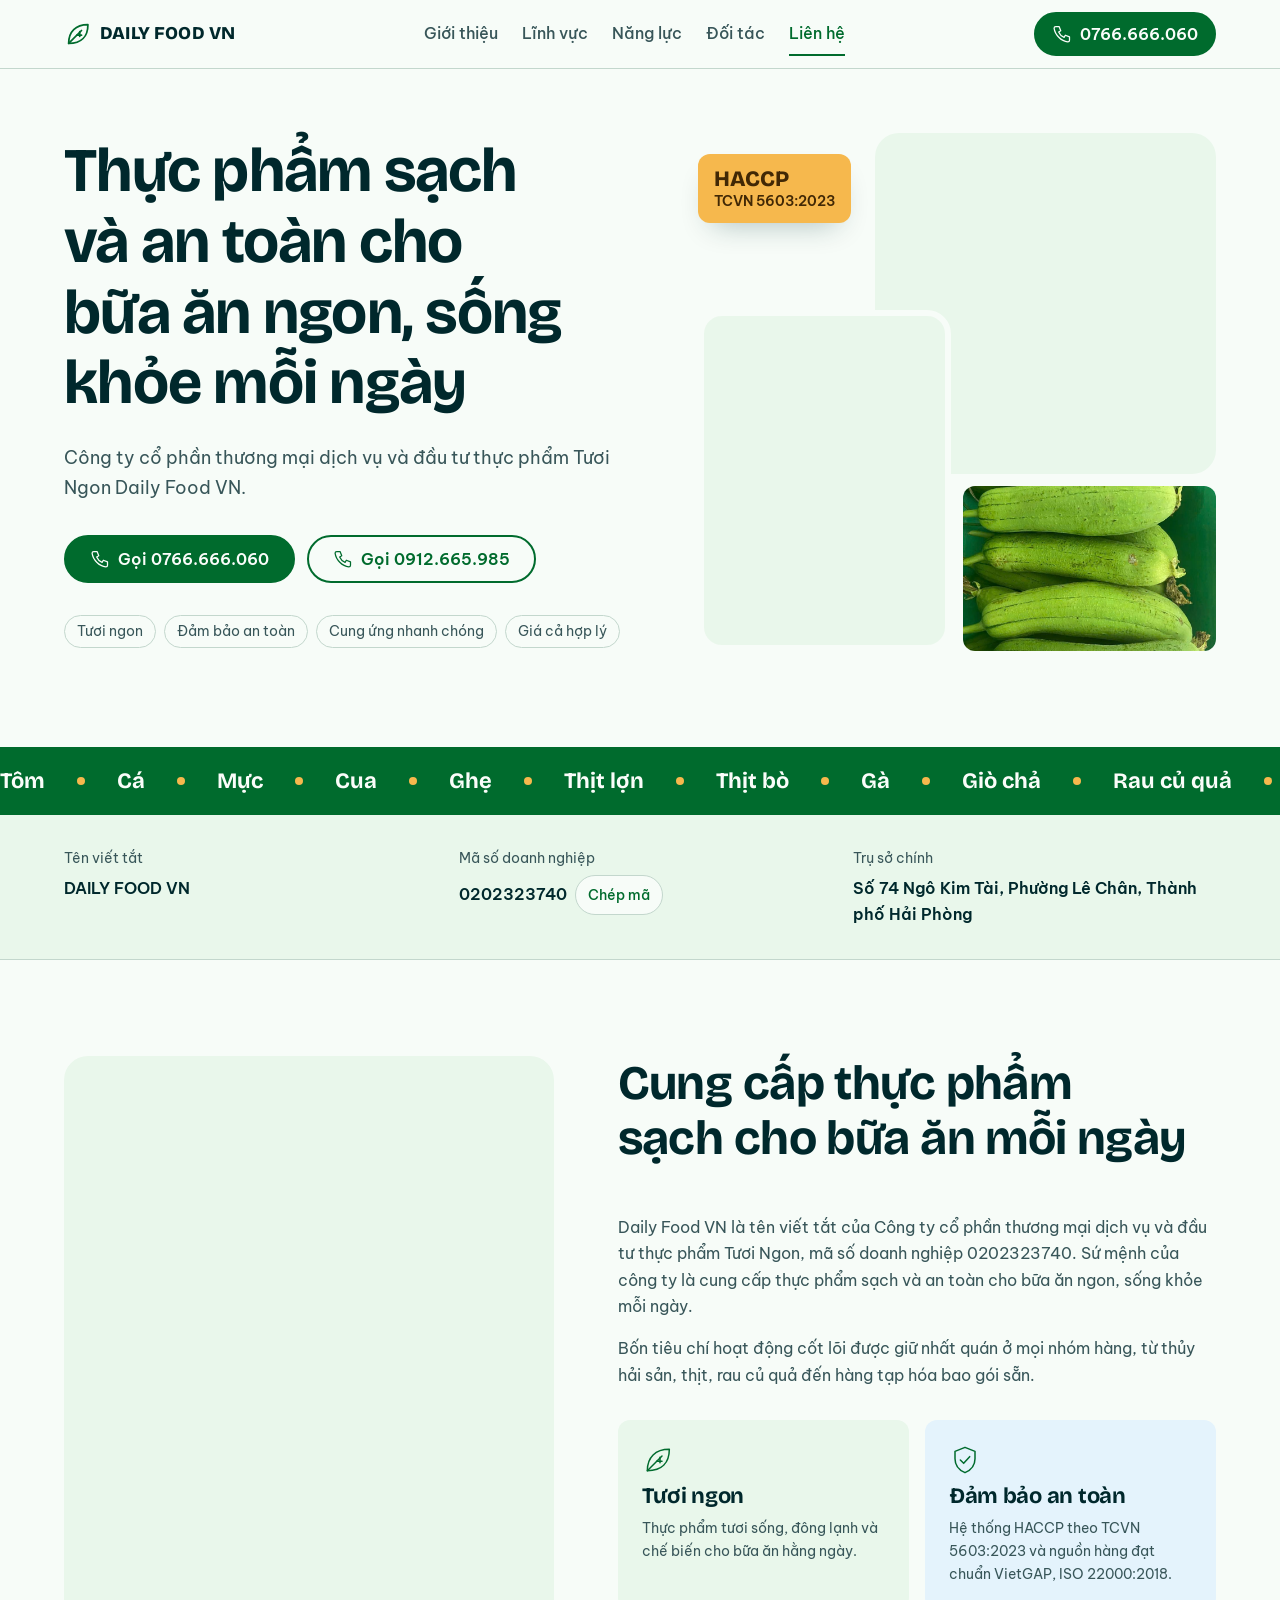
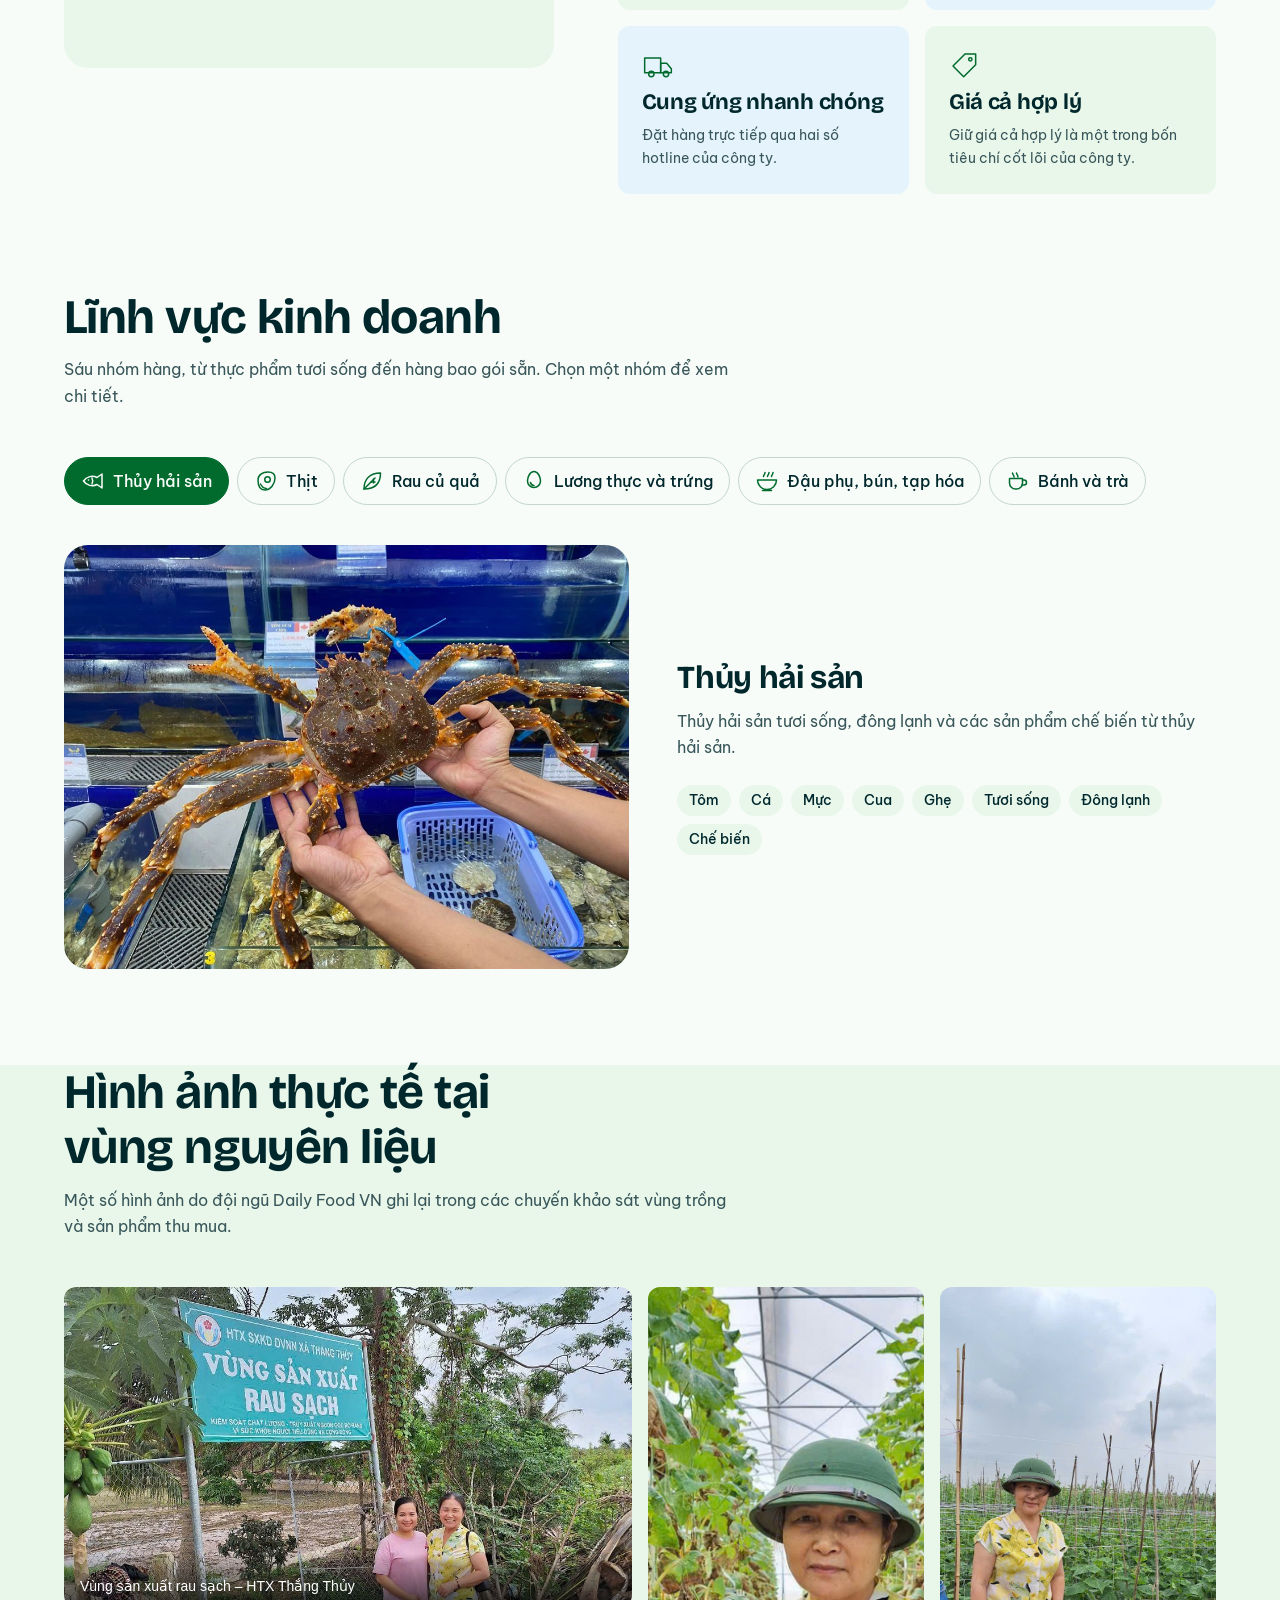
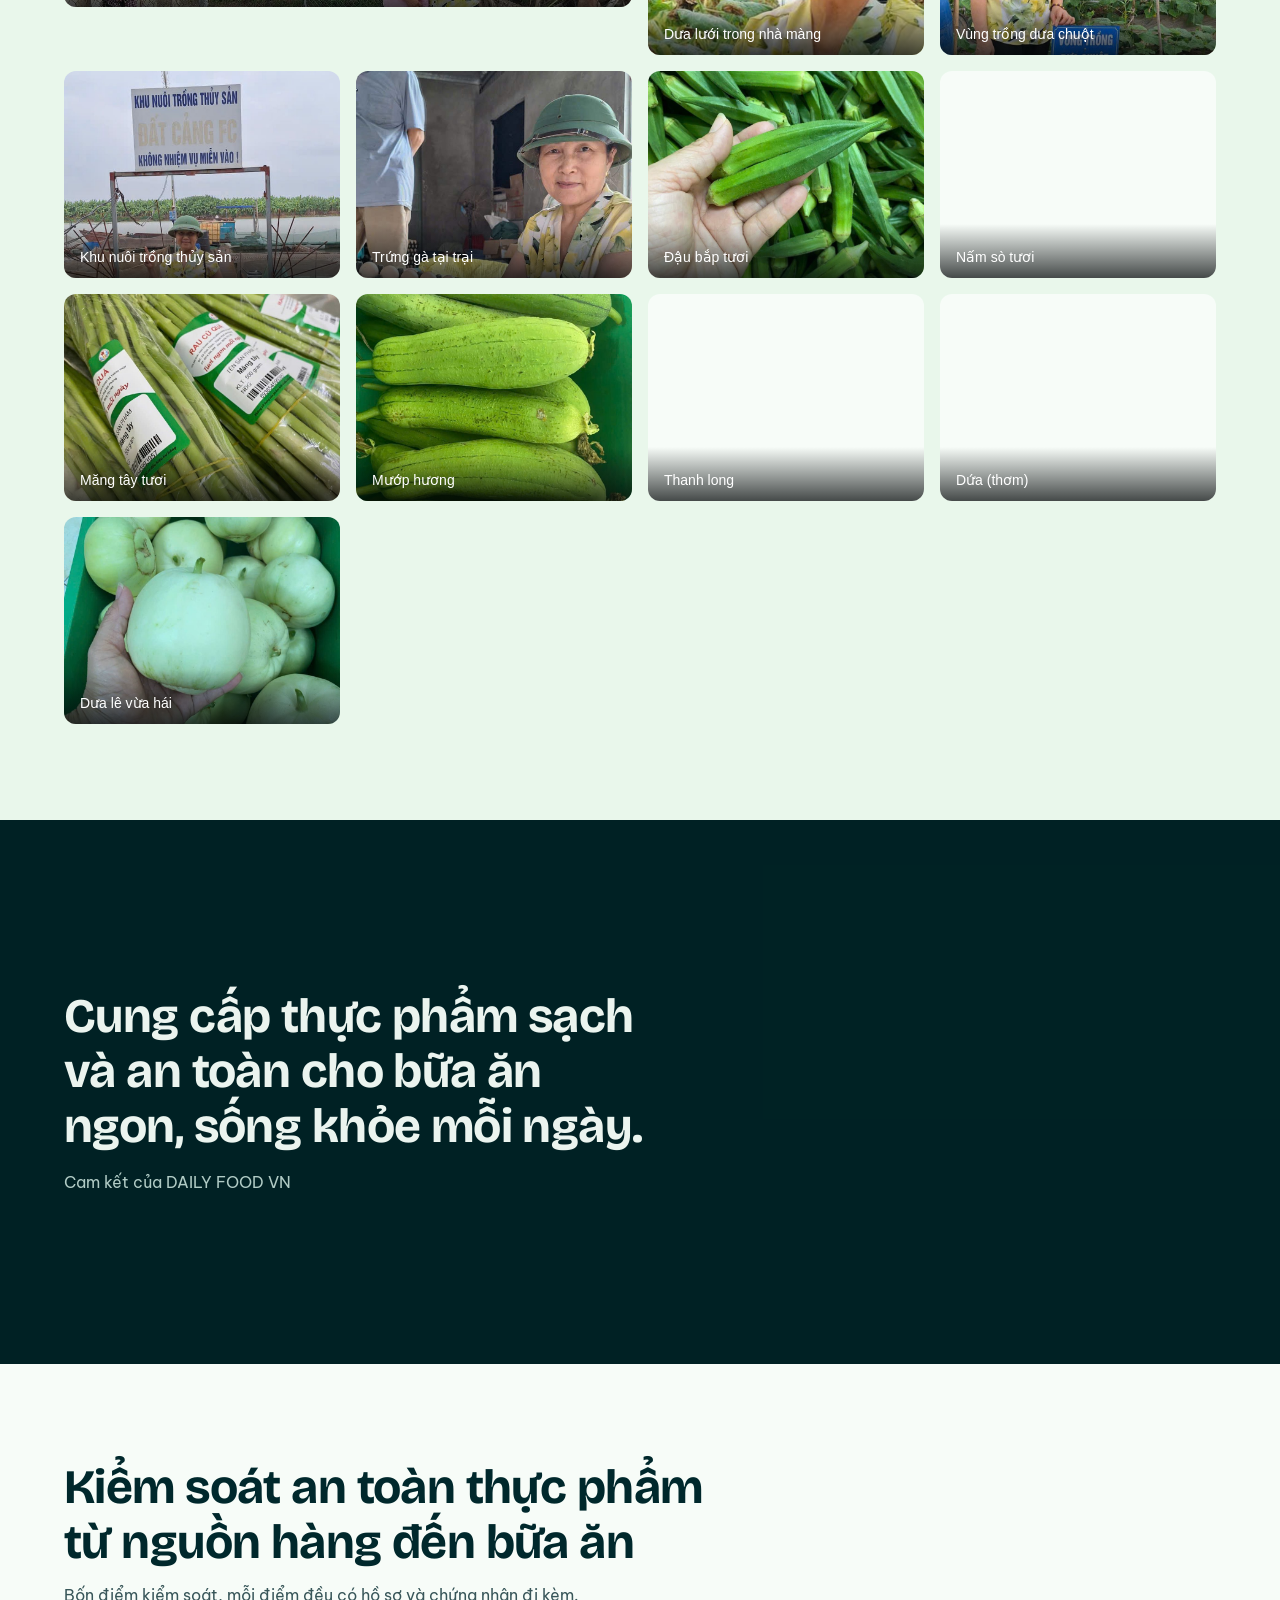
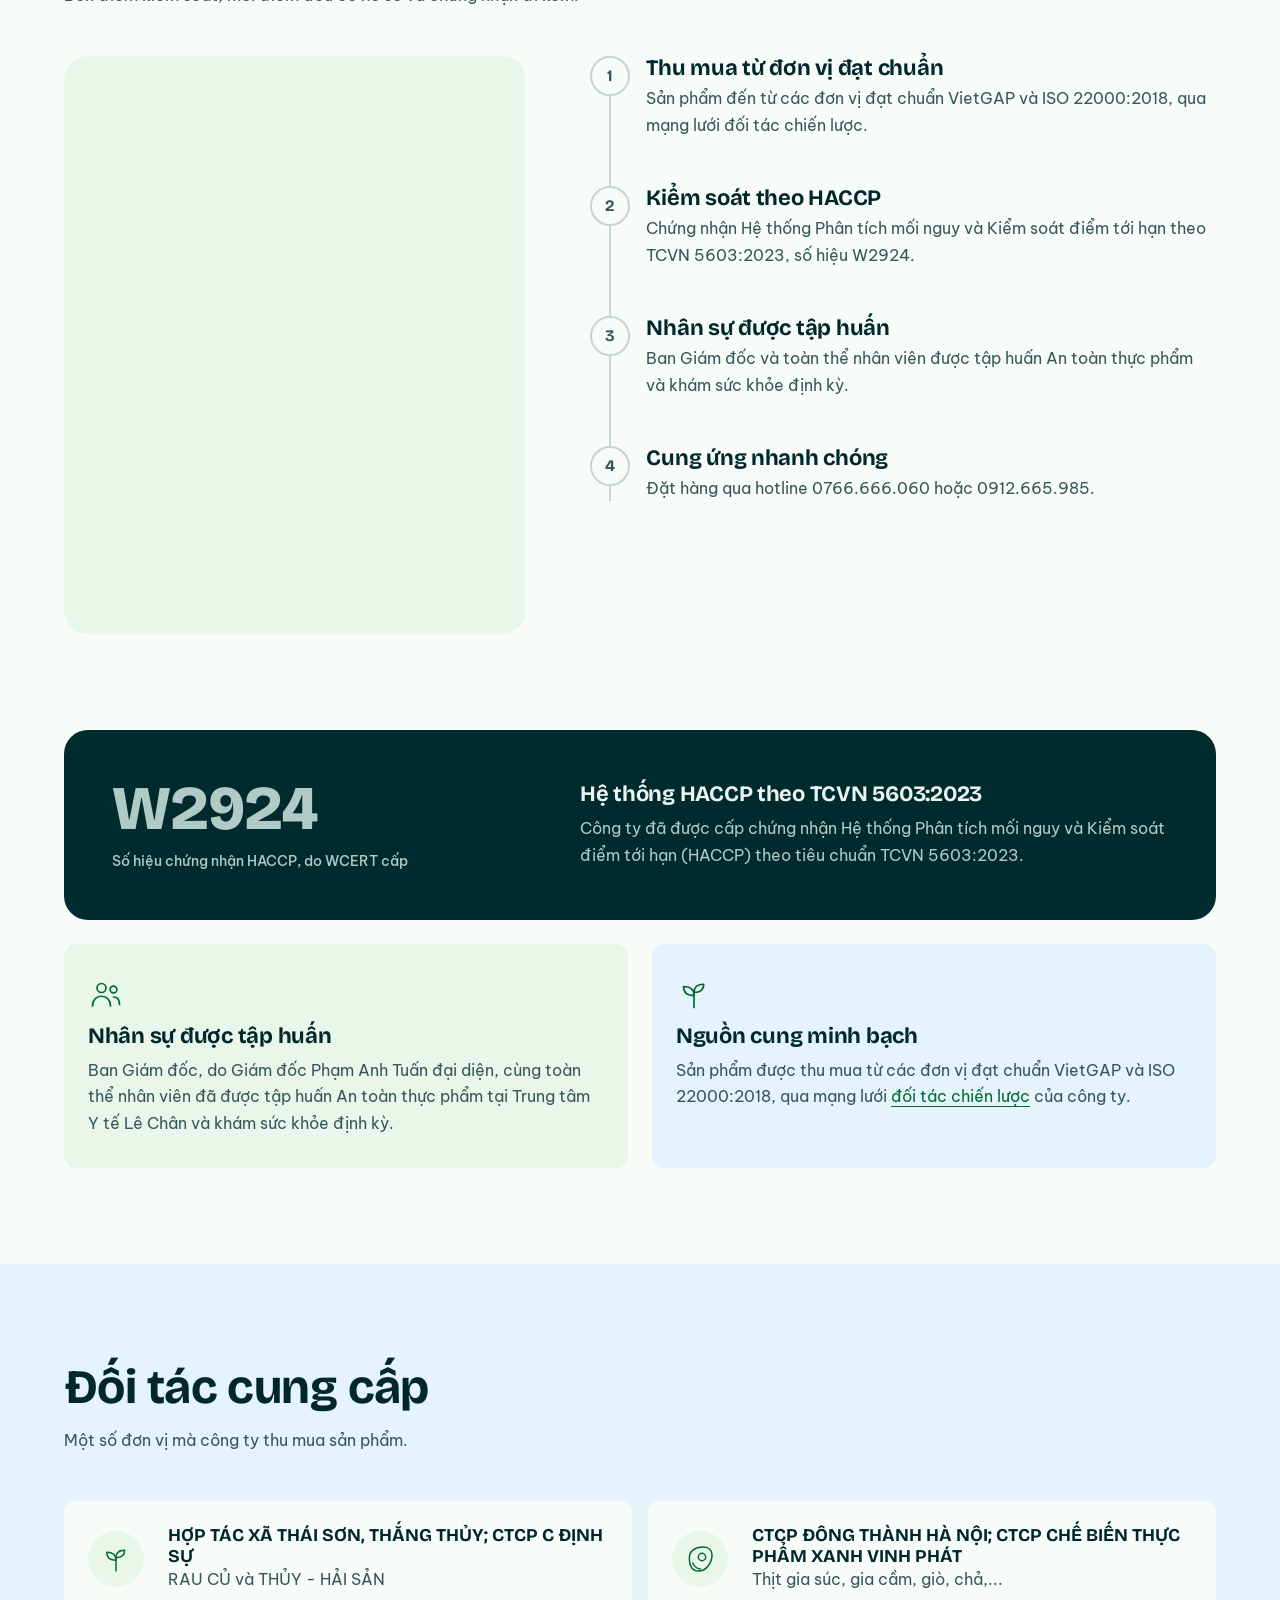
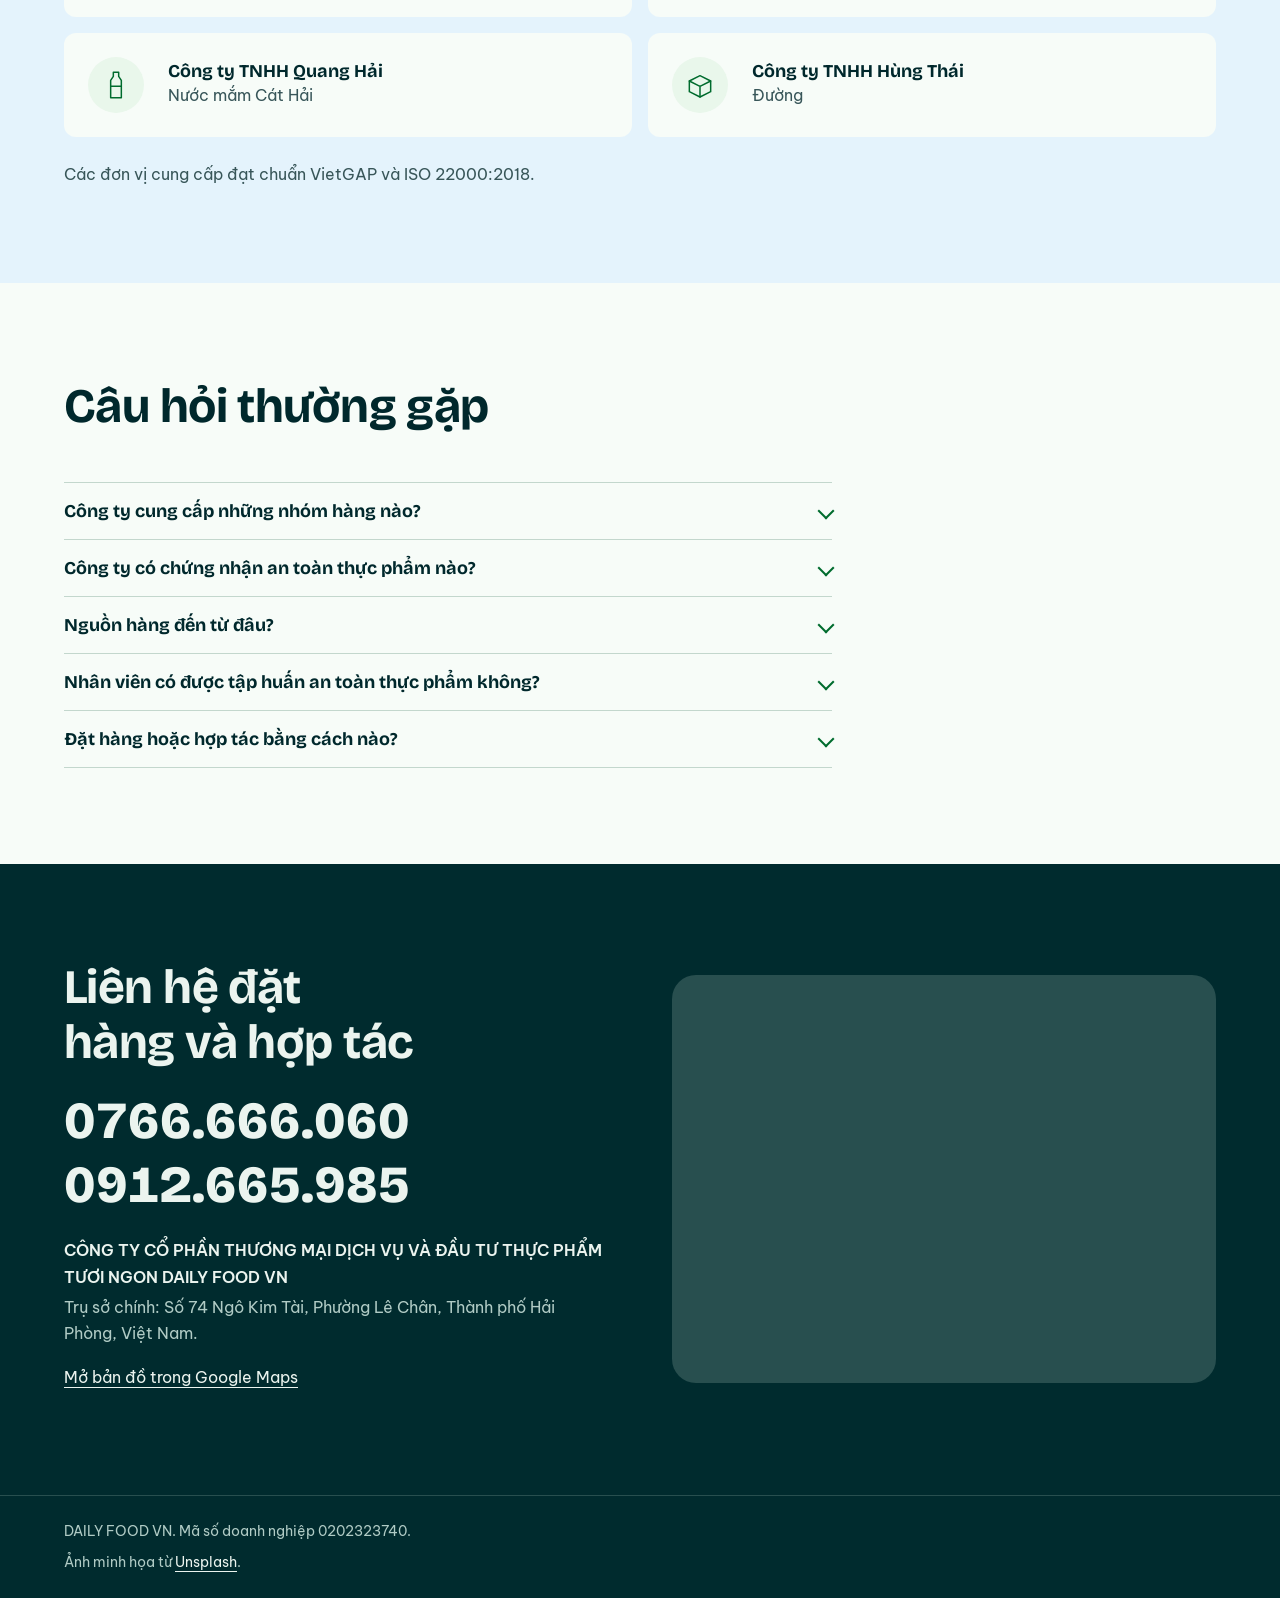
==== commit 4916a2a0: "Update index.html" ====
--- a/index.html
+++ b/index.html
@@ -448,7 +448,7 @@
         <ul class="partner-grid">
           <li class="partner" data-reveal>
             <svg class="icon" viewBox="0 0 48 48" aria-hidden="true" focusable="false"><use href="#i-sprout"/></svg>
-            <div><strong>HỢP TÁC XÃ THÁI SƠN, THẮNG THỦY; CTCP C ĐINH SỰ</strong><span>RAU CỦ và THỦY - HẢI SẢN</span></div>
+            <div><strong>HỢP TÁC XÃ THÁI SƠN, THẮNG THỦY; CTCP C ĐỊNH SỰ</strong><span>RAU CỦ và THỦY - HẢI SẢN</span></div>
           </li>
           <li class="partner" data-reveal style="--i:1">
             <svg class="icon" viewBox="0 0 48 48" aria-hidden="true" focusable="false"><use href="#i-meat"/></svg>
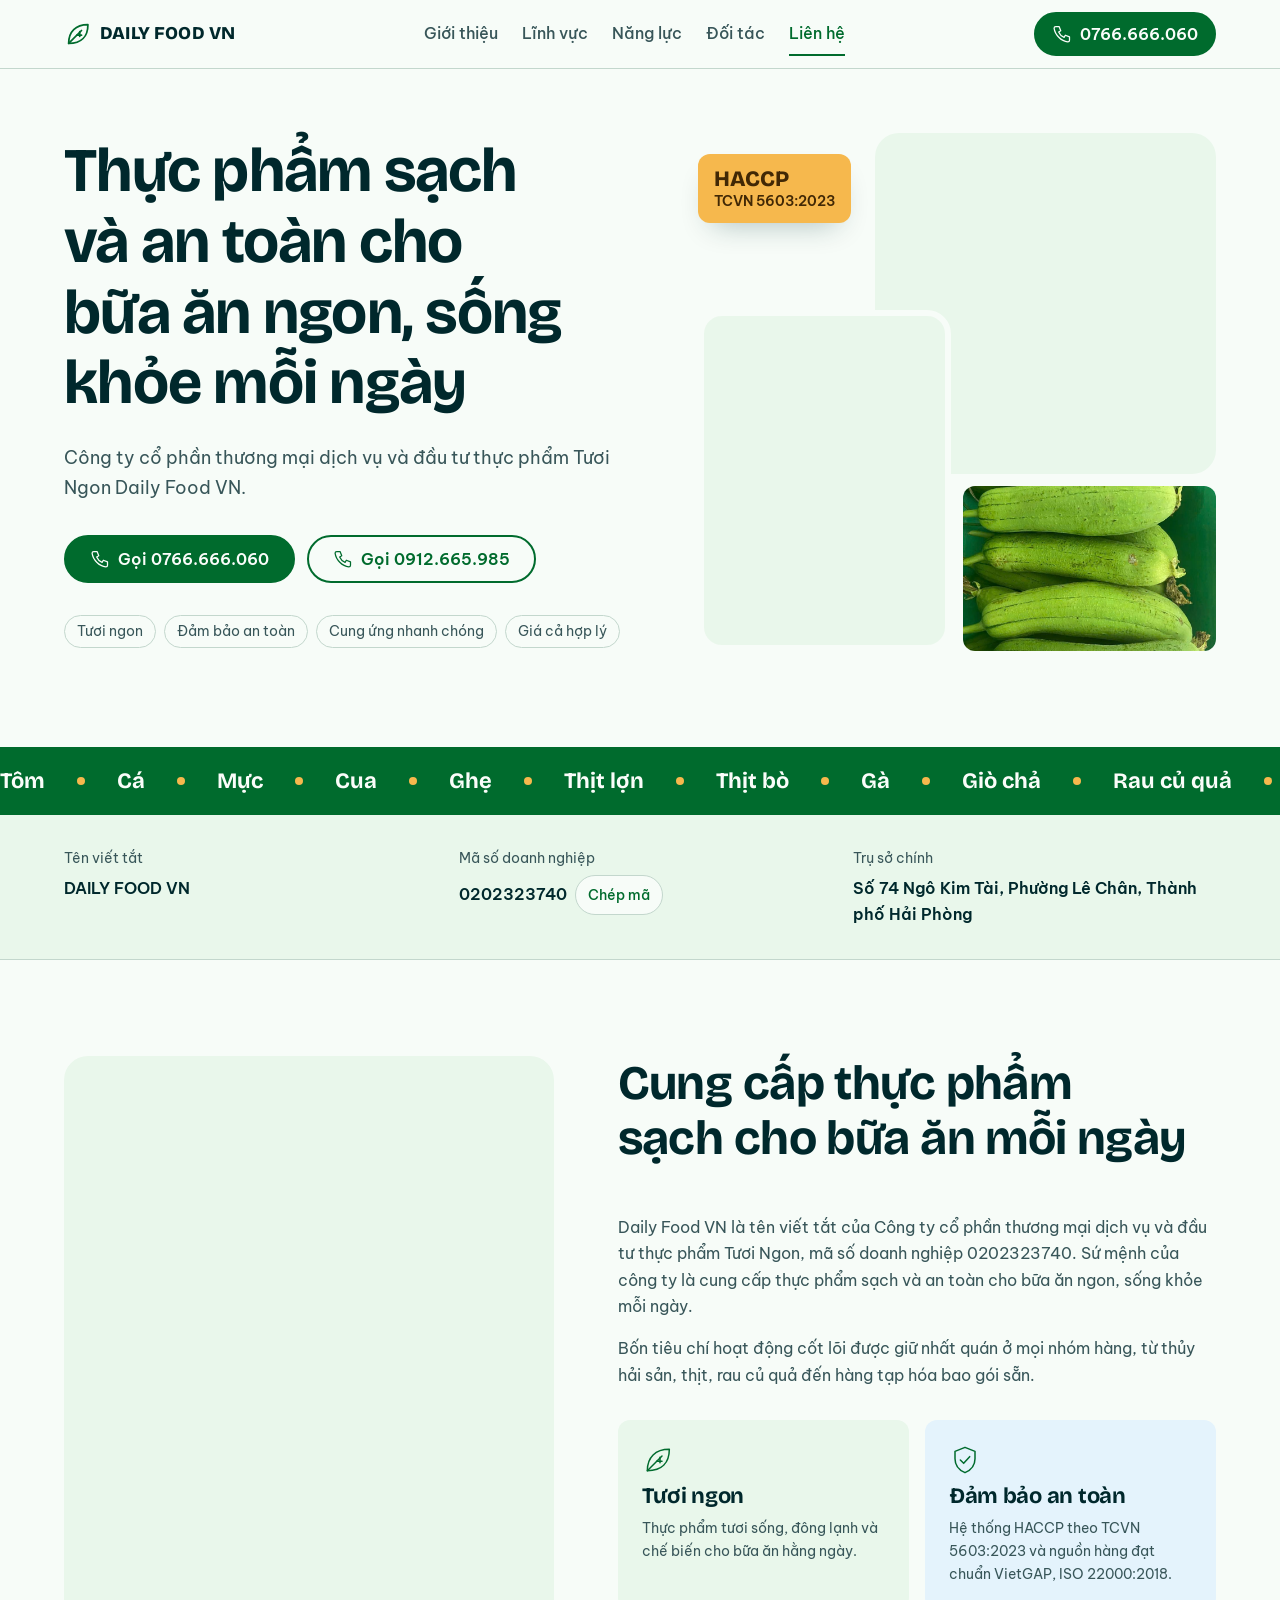
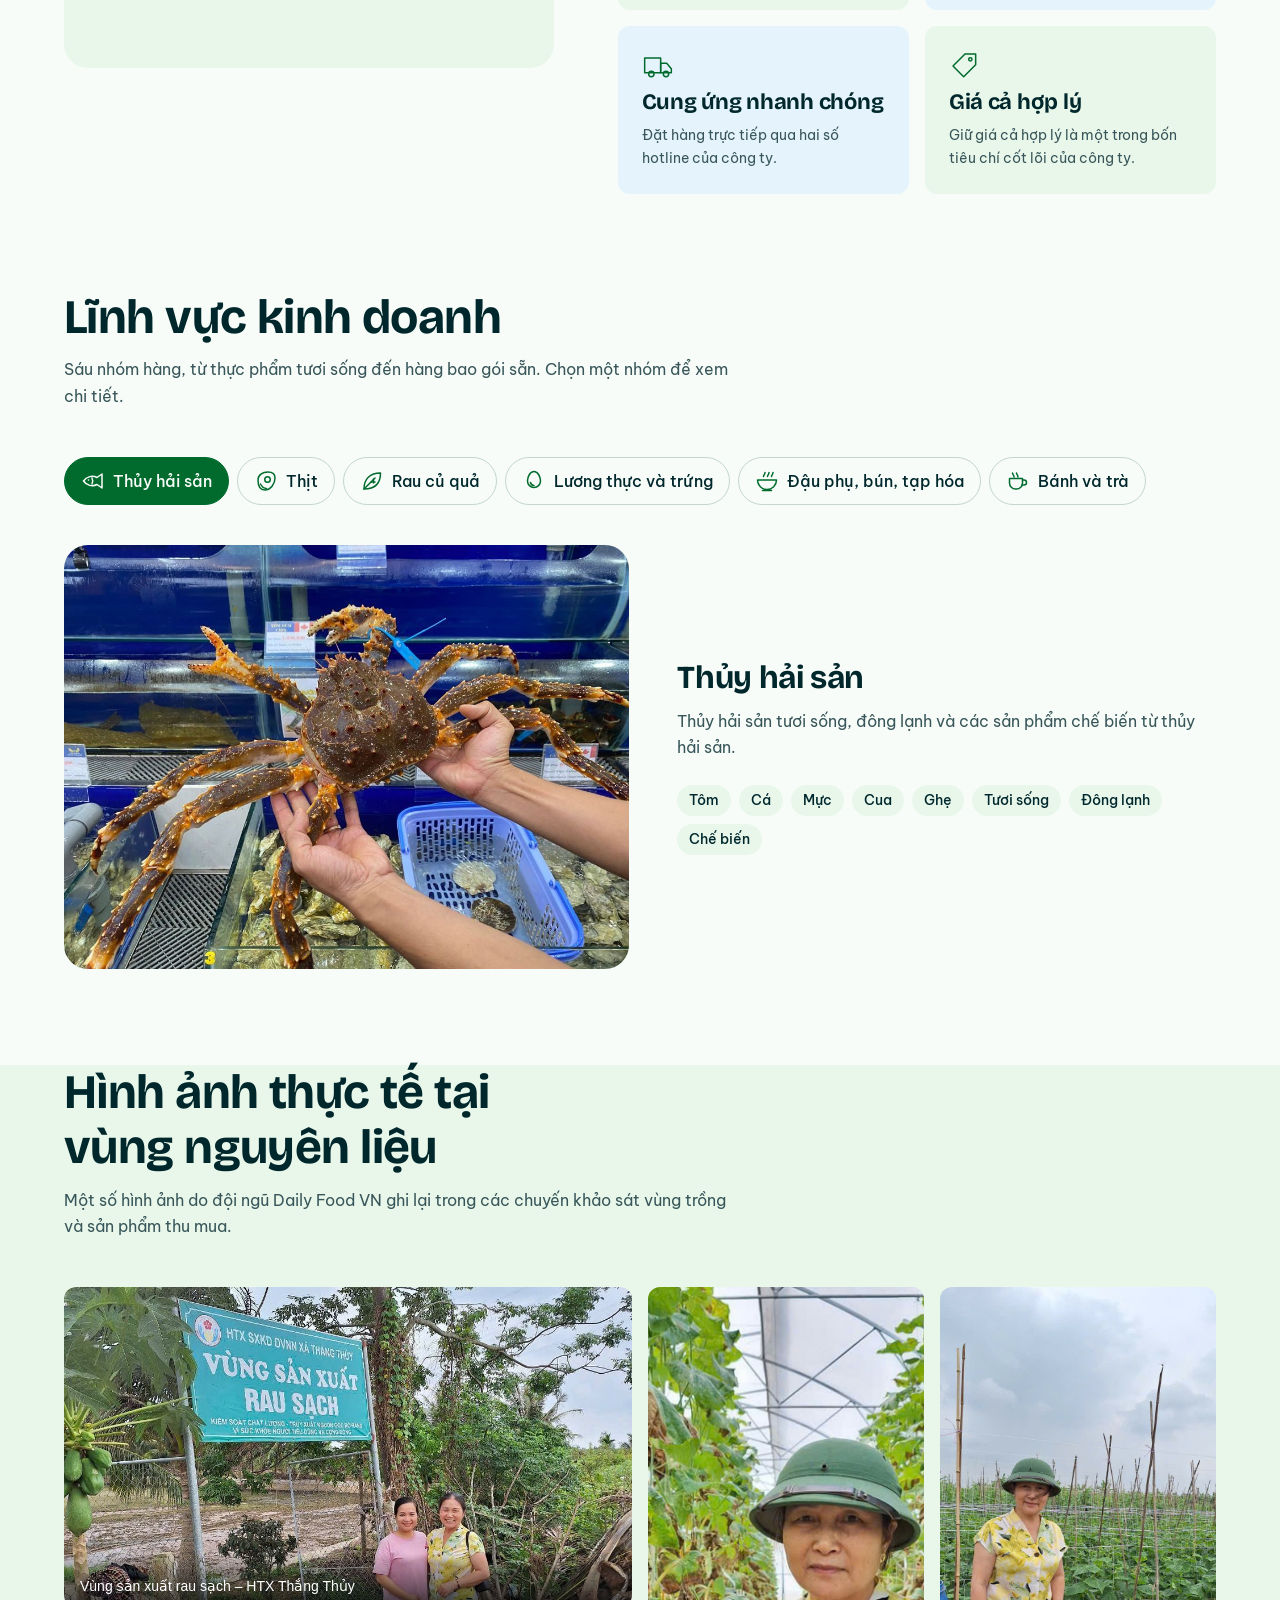
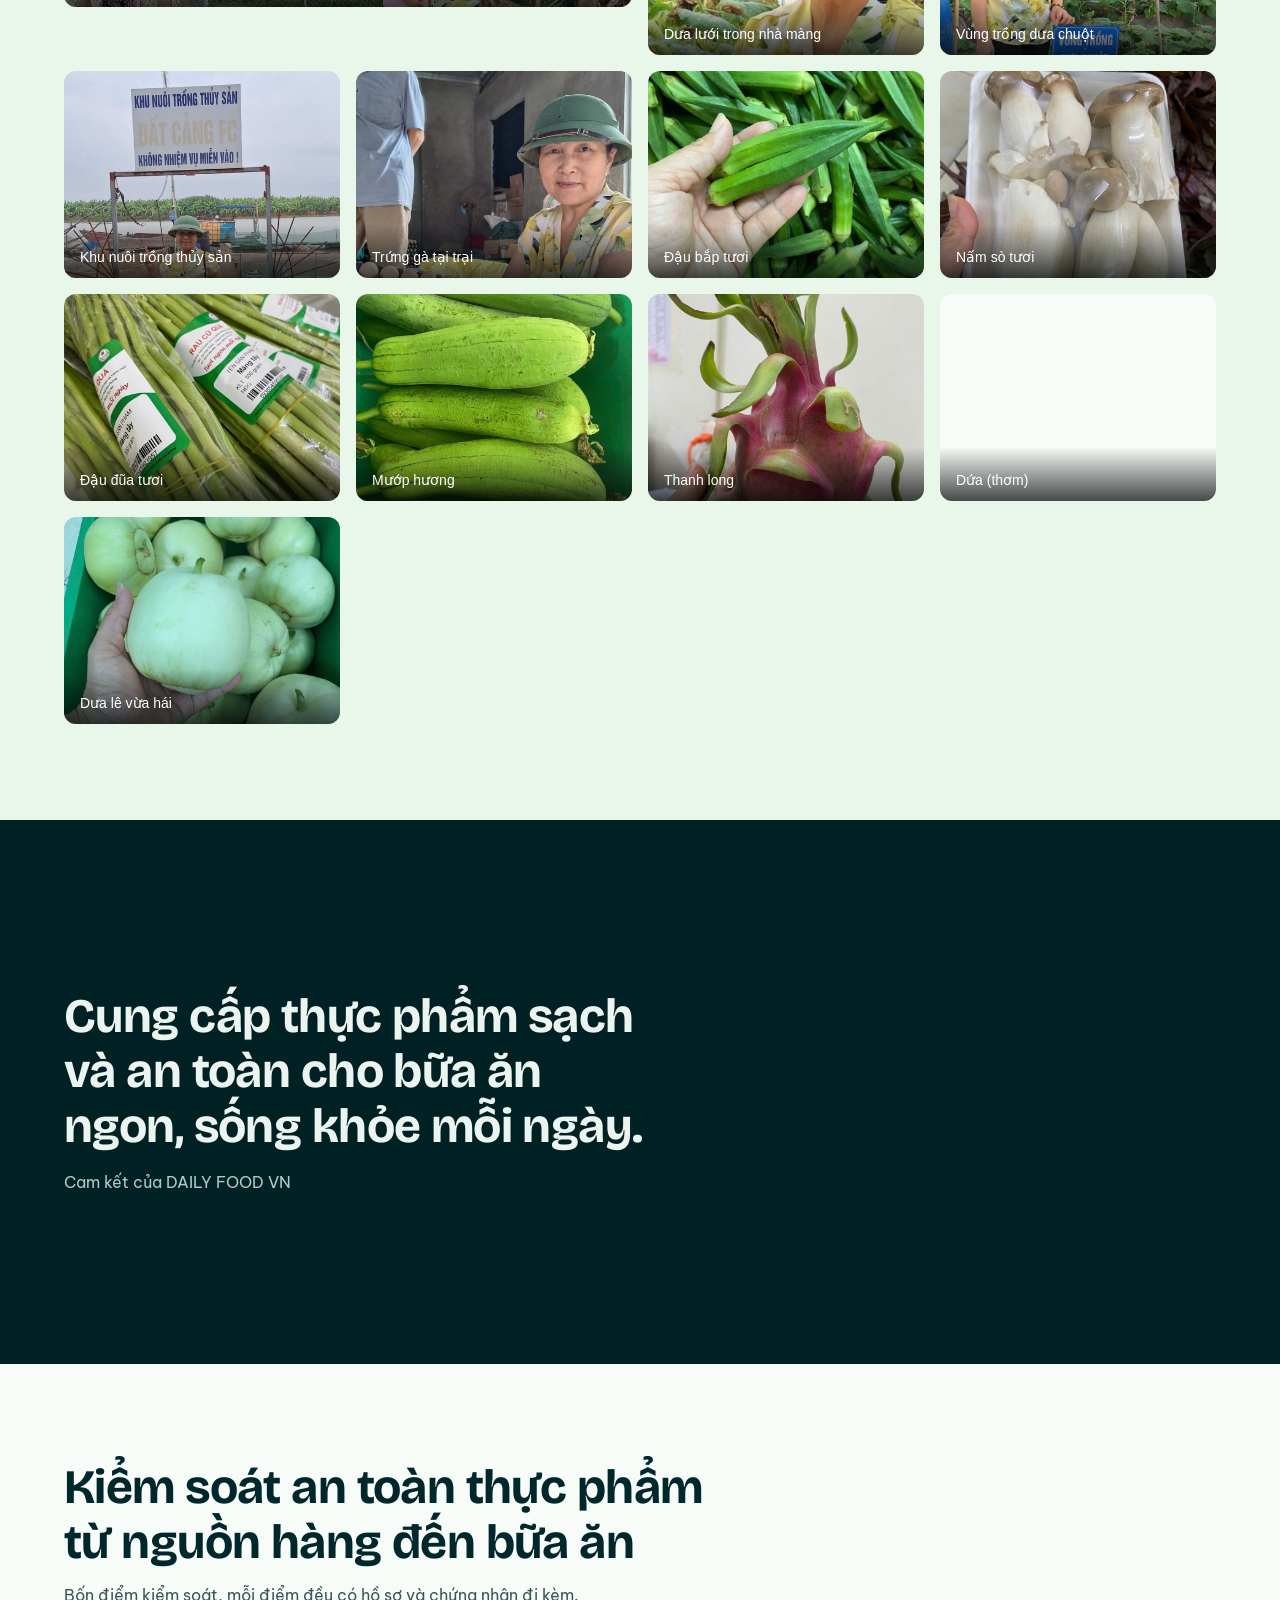
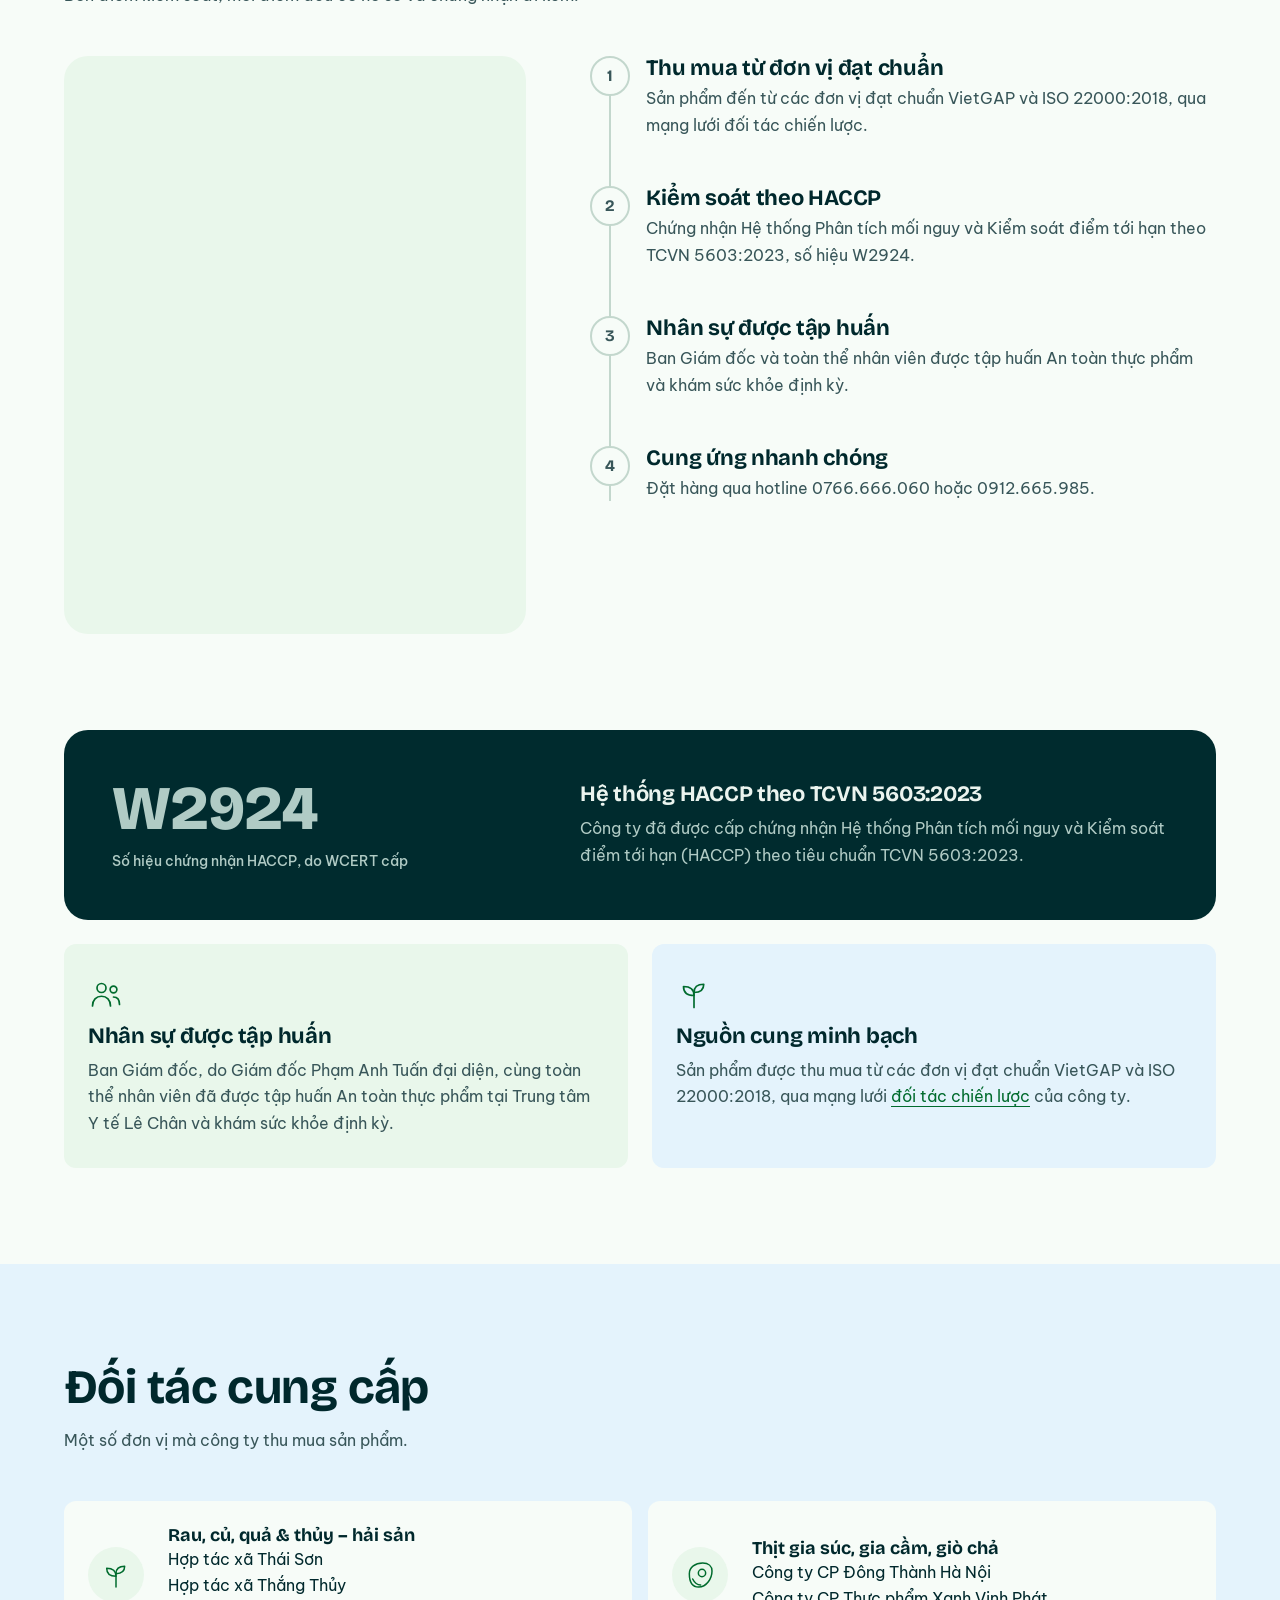
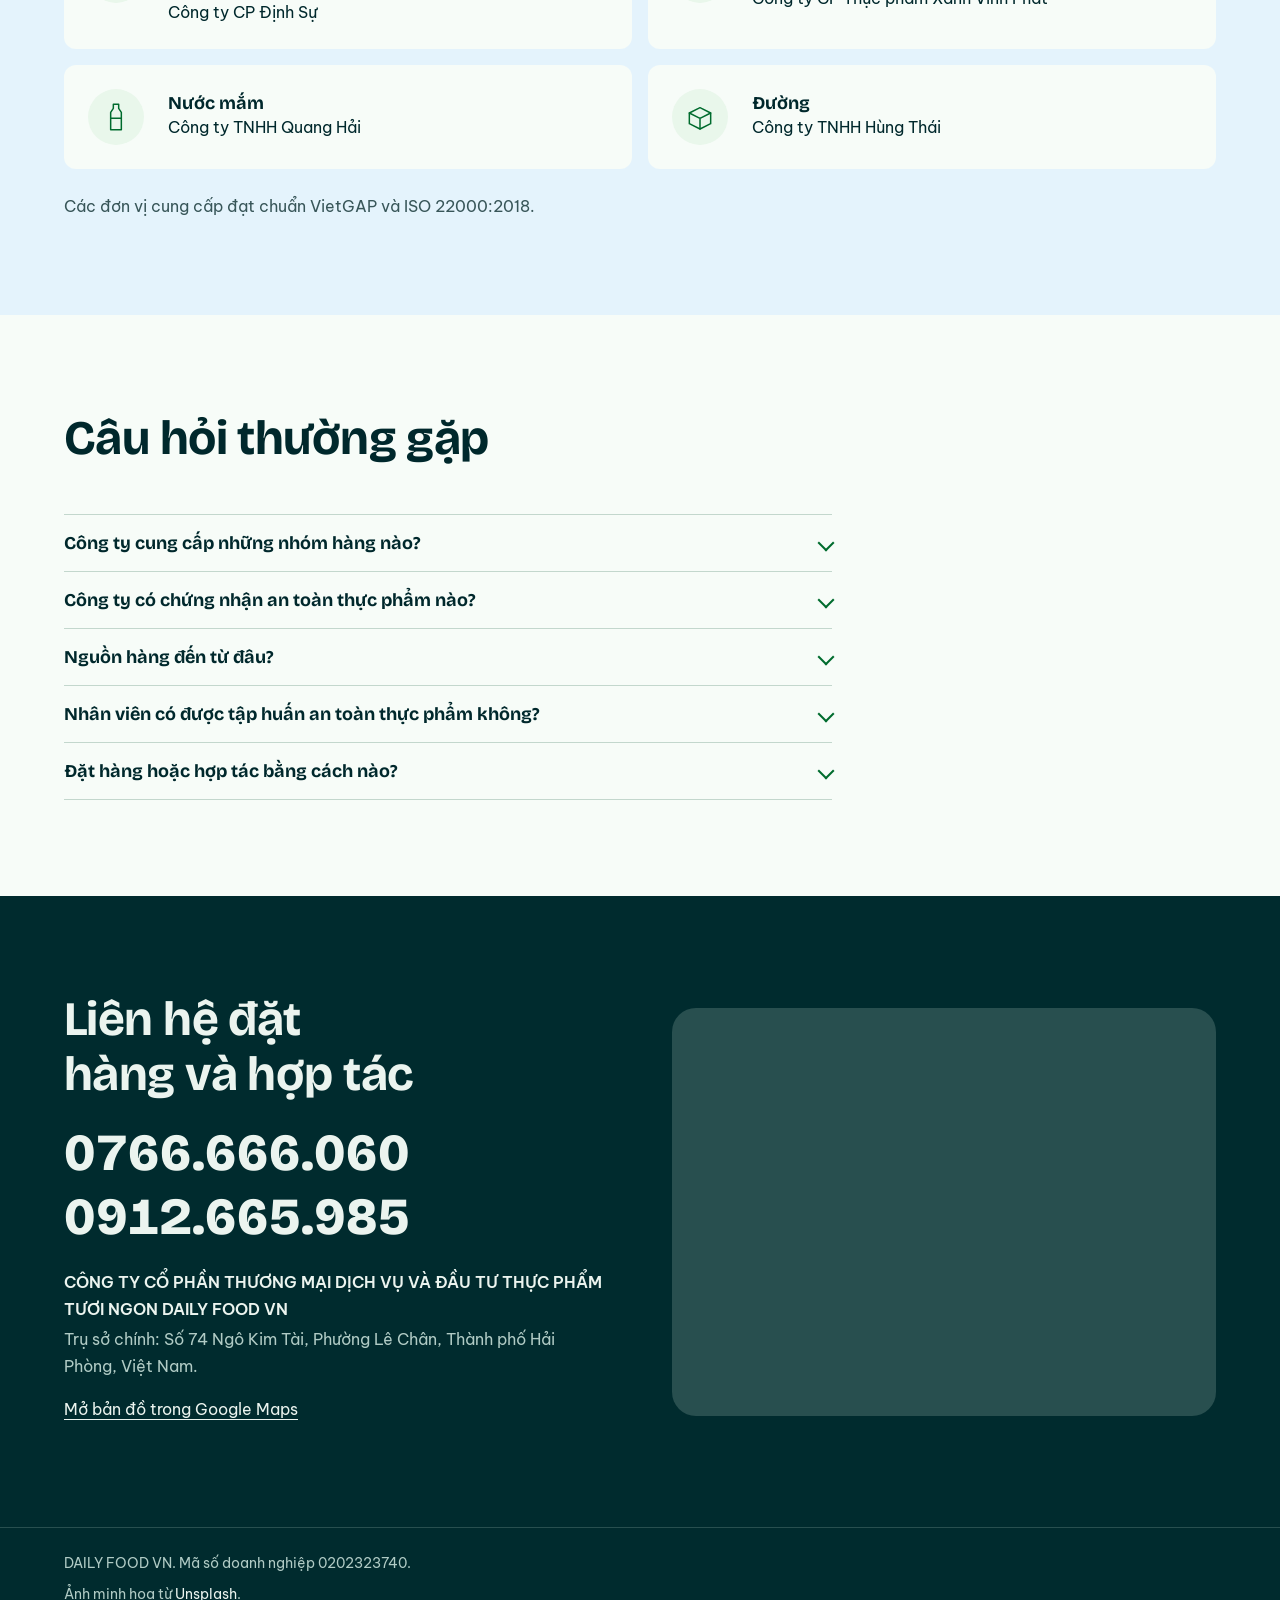
==== commit 02f28c58: "Update index.html" ====
--- a/index.html
+++ b/index.html
@@ -330,9 +330,9 @@
             <img src="images/gallery/g-nam-so.jpg" alt="Nấm sò tươi đóng khay" width="900" height="900" loading="lazy" decoding="async">
             <figcaption>Nấm sò tươi</figcaption>
           </button>
-          <button type="button" class="album-item" data-img data-caption="Măng tây buộc bó, có tem truy xuất">
-            <img src="images/gallery/g-dau-dua.jpg" alt="Măng tây tươi buộc bó có tem nhãn" width="900" height="900" loading="lazy" decoding="async">
-            <figcaption>Măng tây tươi</figcaption>
+          <button type="button" class="album-item" data-img data-caption="Đậu đũa buộc bó, có tem truy xuất">
+            <img src="images/gallery/g-dau-dua.jpg" alt="Đậu đũa tươi buộc bó có tem nhãn" width="900" height="900" loading="lazy" decoding="async">
+            <figcaption>Đậu đũa tươi</figcaption>
           </button>
           <button type="button" class="album-item" data-img data-caption="Mướp hương thu hoạch tại vùng trồng">
             <img src="images/gallery/g-muop-huong.jpg" alt="Mướp hương tươi xếp thành bó" width="900" height="900" loading="lazy" decoding="async">
@@ -448,19 +448,42 @@
         <ul class="partner-grid">
           <li class="partner" data-reveal>
             <svg class="icon" viewBox="0 0 48 48" aria-hidden="true" focusable="false"><use href="#i-sprout"/></svg>
-            <div><strong>HỢP TÁC XÃ THÁI SƠN, THẮNG THỦY; CTCP C ĐỊNH SỰ</strong><span>RAU CỦ và THỦY - HẢI SẢN</span></div>
+            <div class="partner__body">
+              <strong class="partner__category">Rau, củ, quả &amp; thủy – hải sản</strong>
+              <ul class="partner__suppliers">
+                <li>Hợp tác xã Thái Sơn</li>
+                <li>Hợp tác xã Thắng Thủy</li>
+                <li>Công ty CP Định Sự</li>
+              </ul>
+            </div>
           </li>
           <li class="partner" data-reveal style="--i:1">
             <svg class="icon" viewBox="0 0 48 48" aria-hidden="true" focusable="false"><use href="#i-meat"/></svg>
-            <div><strong>CTCP ĐÔNG THÀNH HÀ NỘI; CTCP CHẾ BIẾN THỰC PHẨM XANH VINH PHÁT</strong><span>Thịt gia súc, gia cầm, giò, chả,...</span></div>
+            <div class="partner__body">
+              <strong class="partner__category">Thịt gia súc, gia cầm, giò chả</strong>
+              <ul class="partner__suppliers">
+                <li>Công ty CP Đông Thành Hà Nội</li>
+                <li>Công ty CP Thực phẩm Xanh Vinh Phát</li>
+              </ul>
+            </div>
           </li>
           <li class="partner" data-reveal style="--i:2">
             <svg class="icon" viewBox="0 0 48 48" aria-hidden="true" focusable="false"><use href="#i-bottle"/></svg>
-            <div><strong>Công ty TNHH Quang Hải</strong><span>Nước mắm Cát Hải</span></div>
+            <div class="partner__body">
+              <strong class="partner__category">Nước mắm</strong>
+              <ul class="partner__suppliers">
+                <li>Công ty TNHH Quang Hải</li>
+              </ul>
+            </div>
           </li>
           <li class="partner" data-reveal style="--i:3">
             <svg class="icon" viewBox="0 0 48 48" aria-hidden="true" focusable="false"><use href="#i-cube"/></svg>
-            <div><strong>Công ty TNHH Hùng Thái</strong><span>Đường</span></div>
+            <div class="partner__body">
+              <strong class="partner__category">Đường</strong>
+              <ul class="partner__suppliers">
+                <li>Công ty TNHH Hùng Thái</li>
+              </ul>
+            </div>
           </li>
         </ul>
         <p class="partners__note">Các đơn vị cung cấp đạt chuẩn VietGAP và ISO 22000:2018.</p>
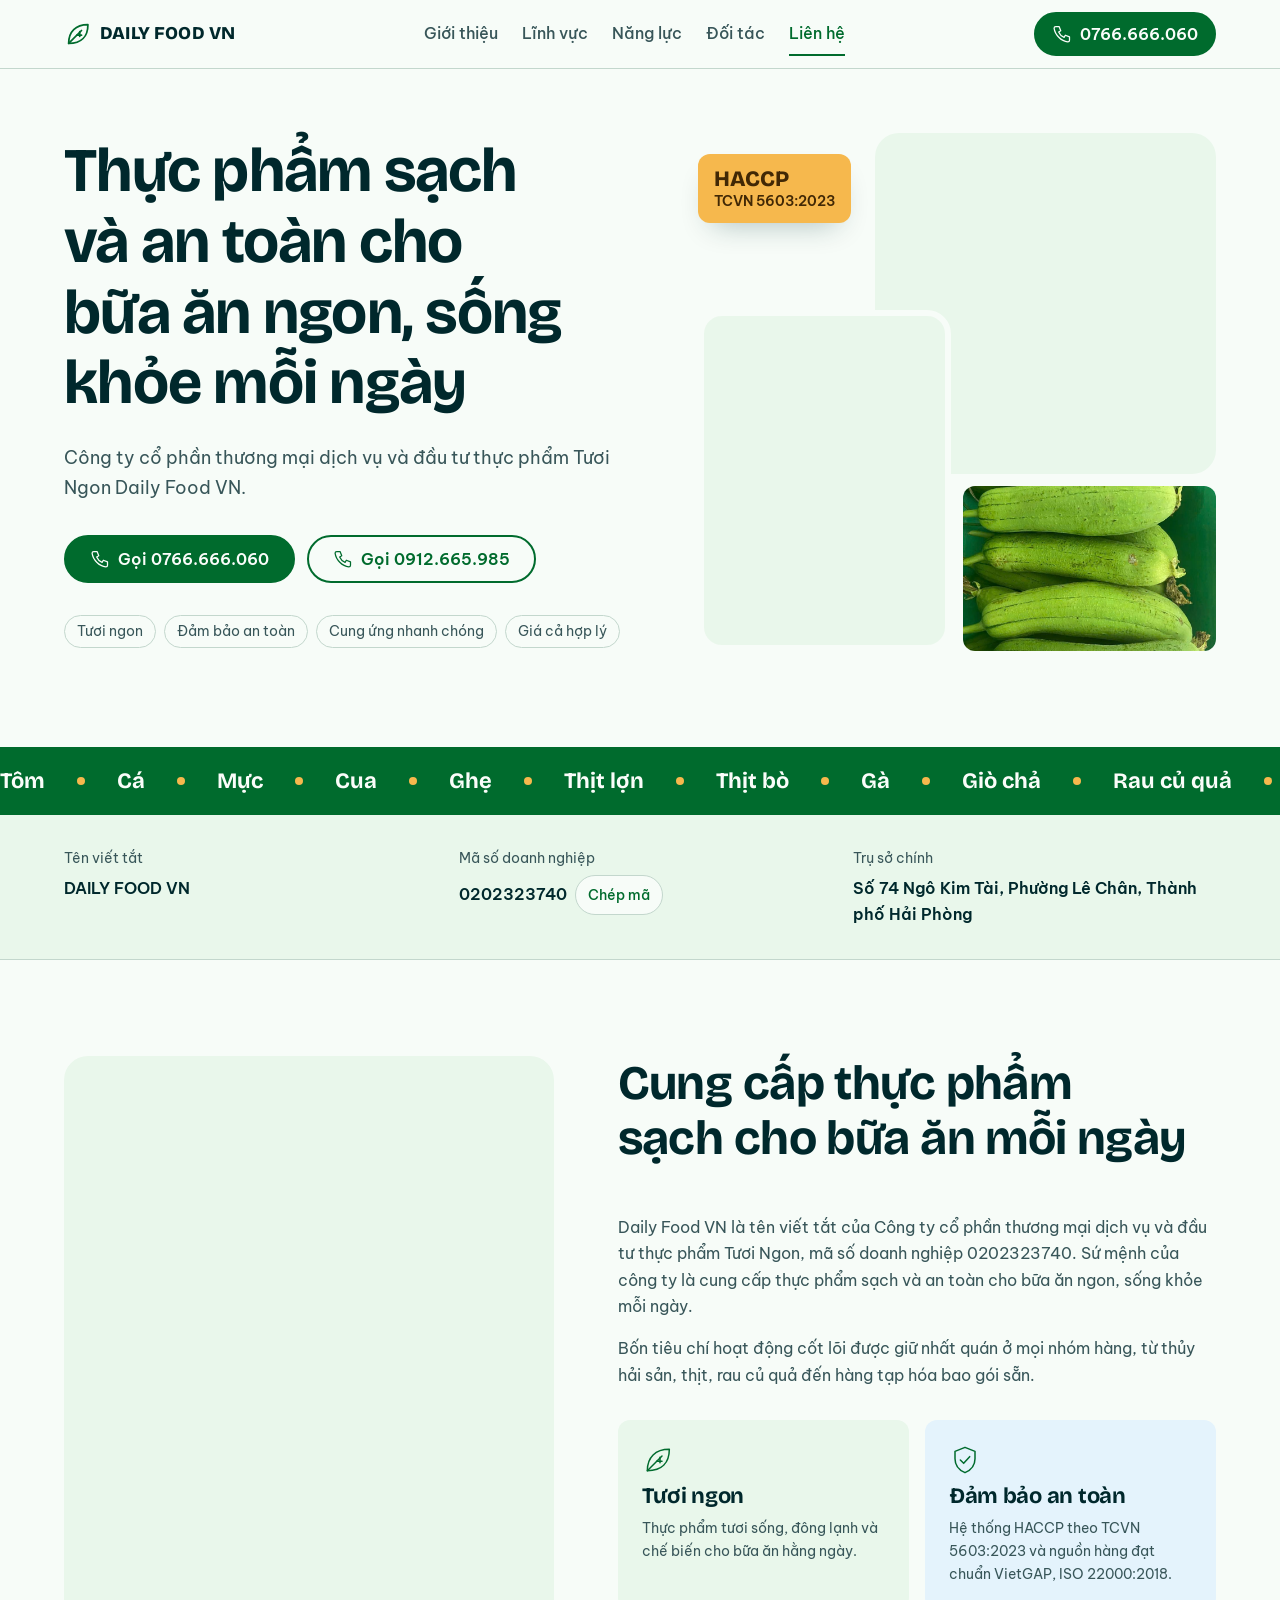
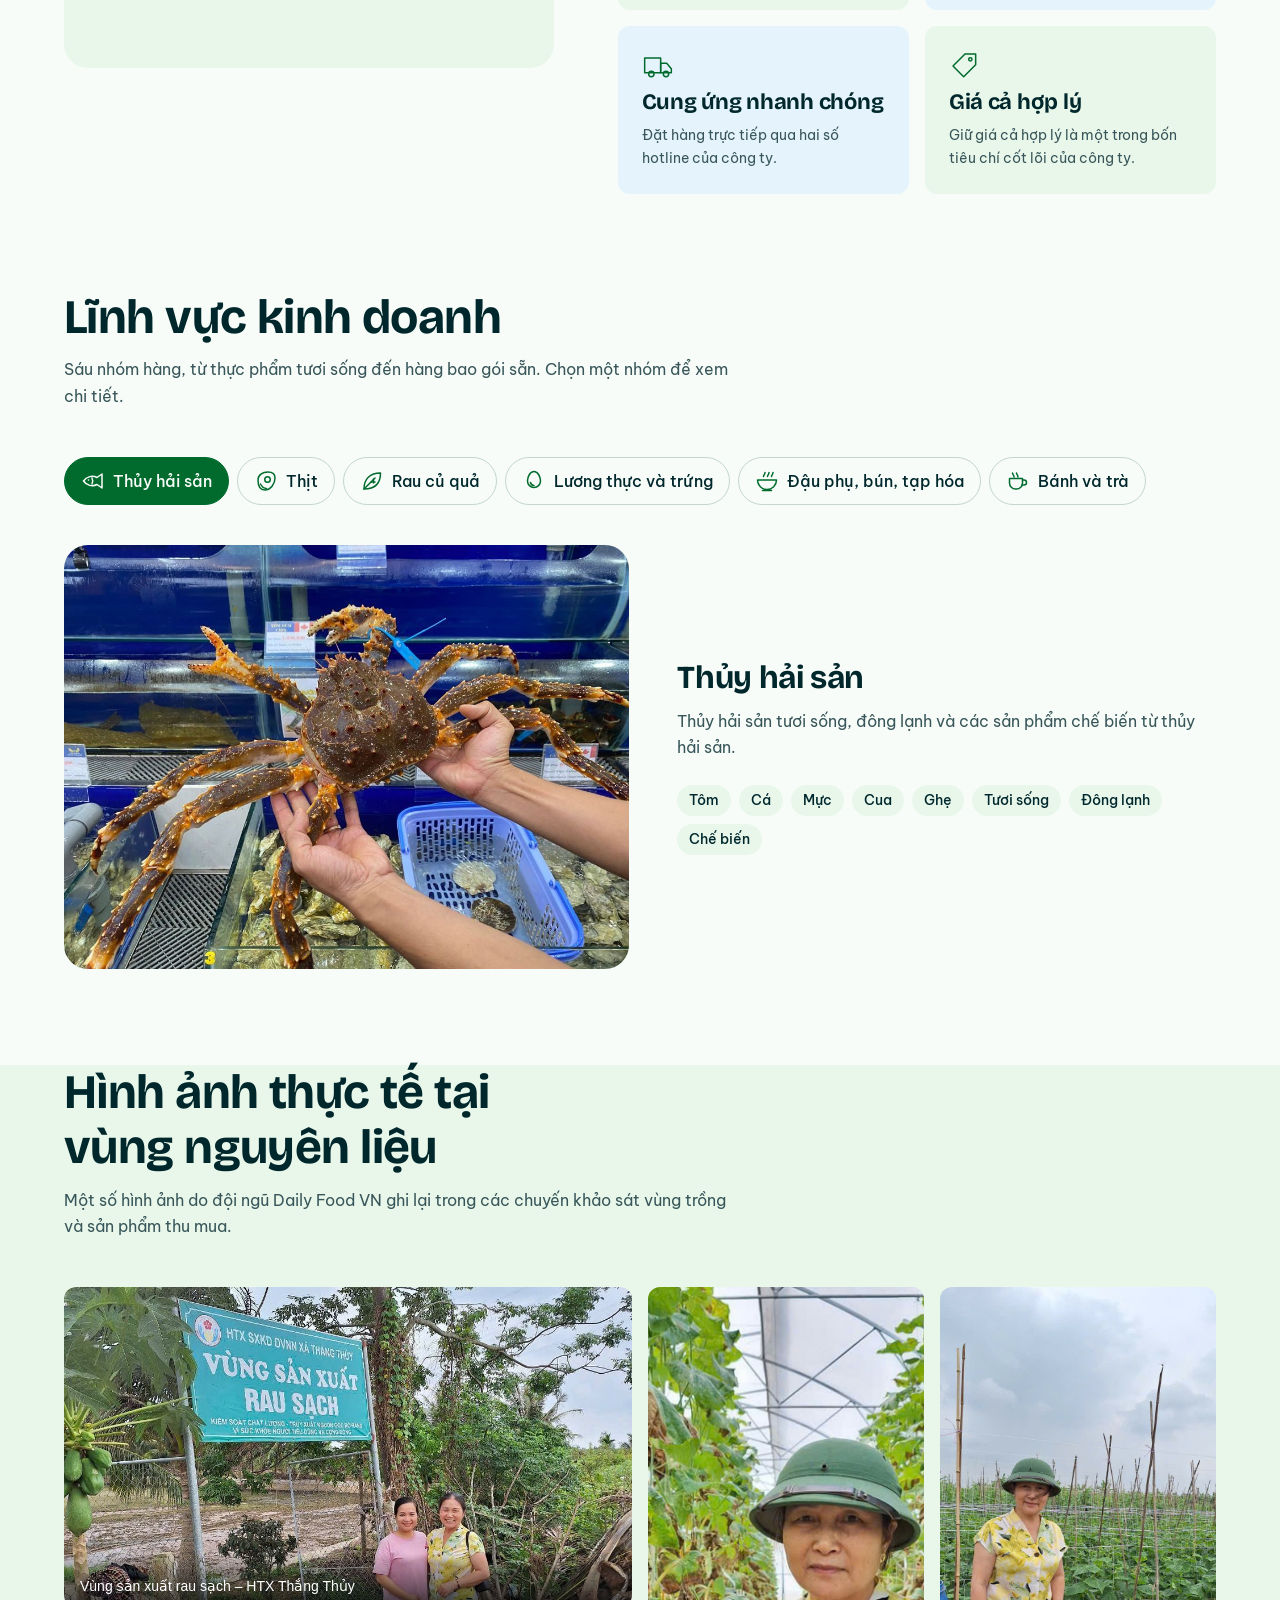
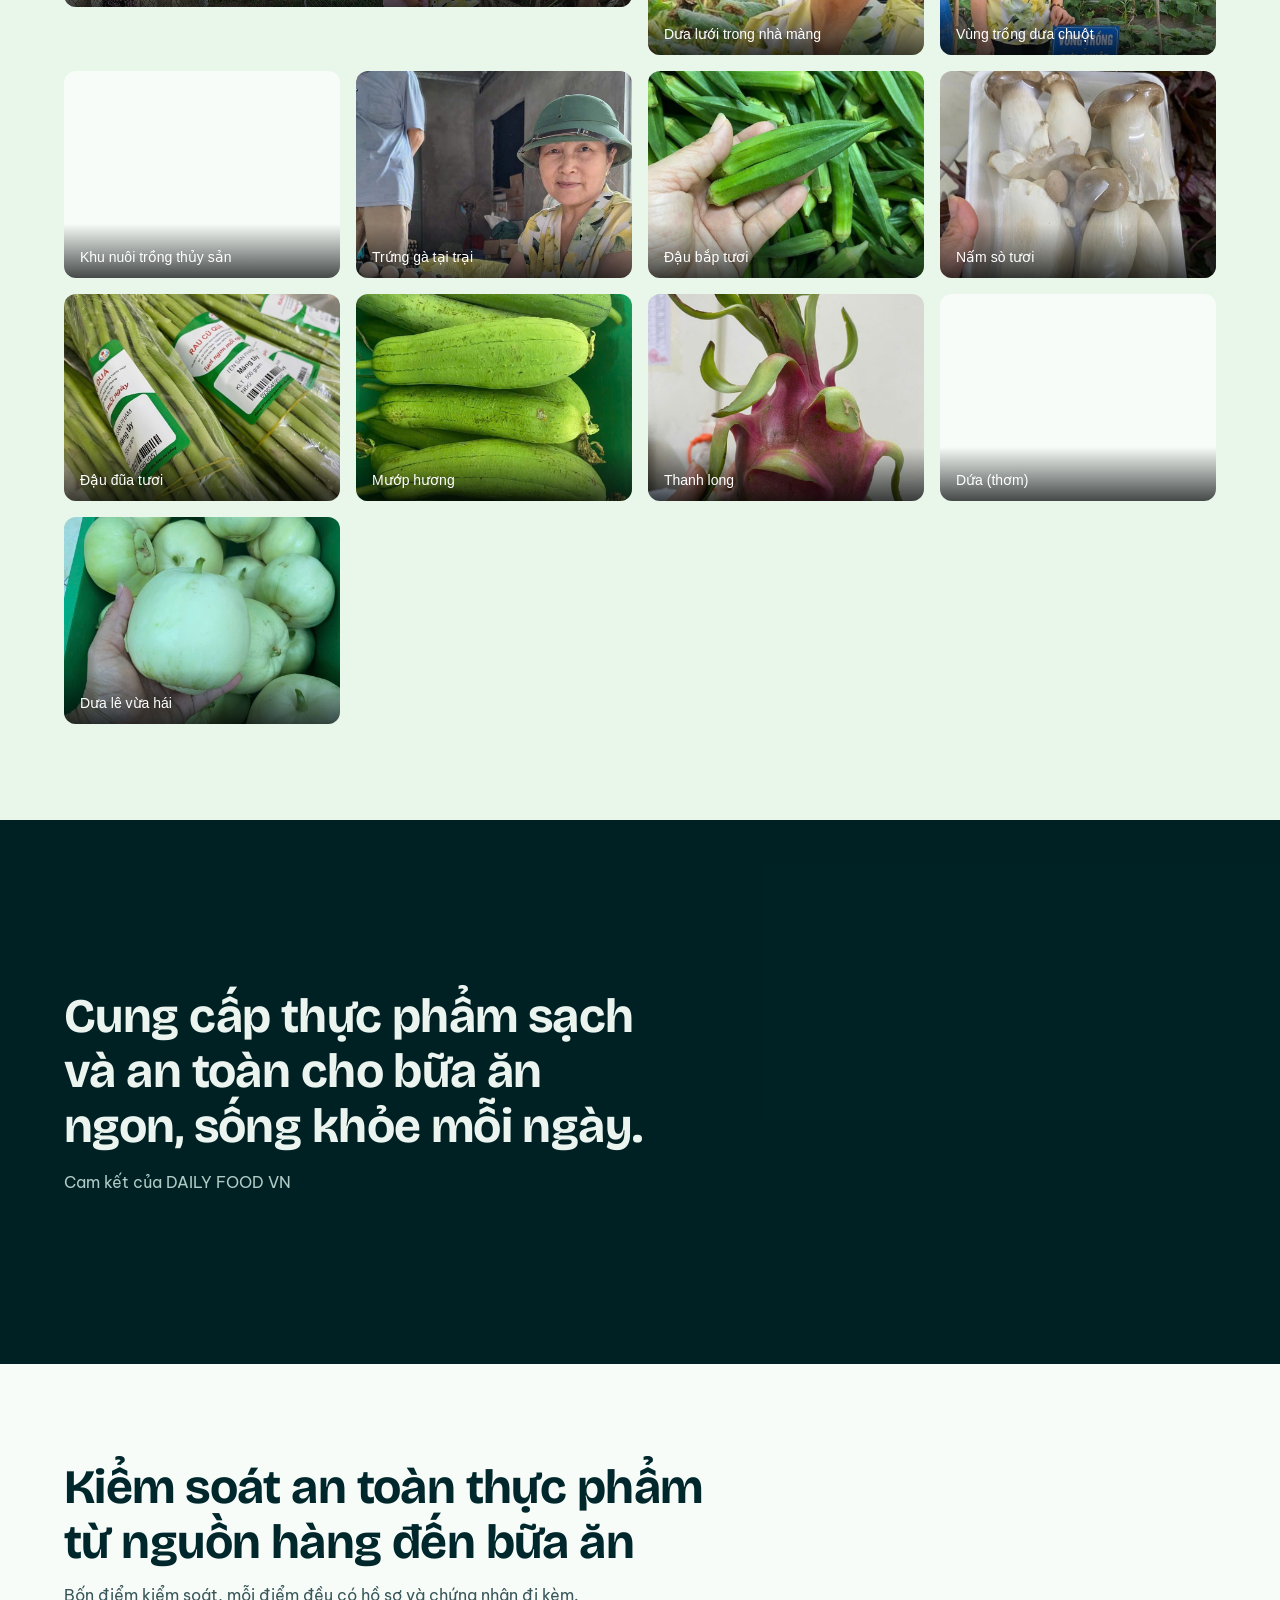
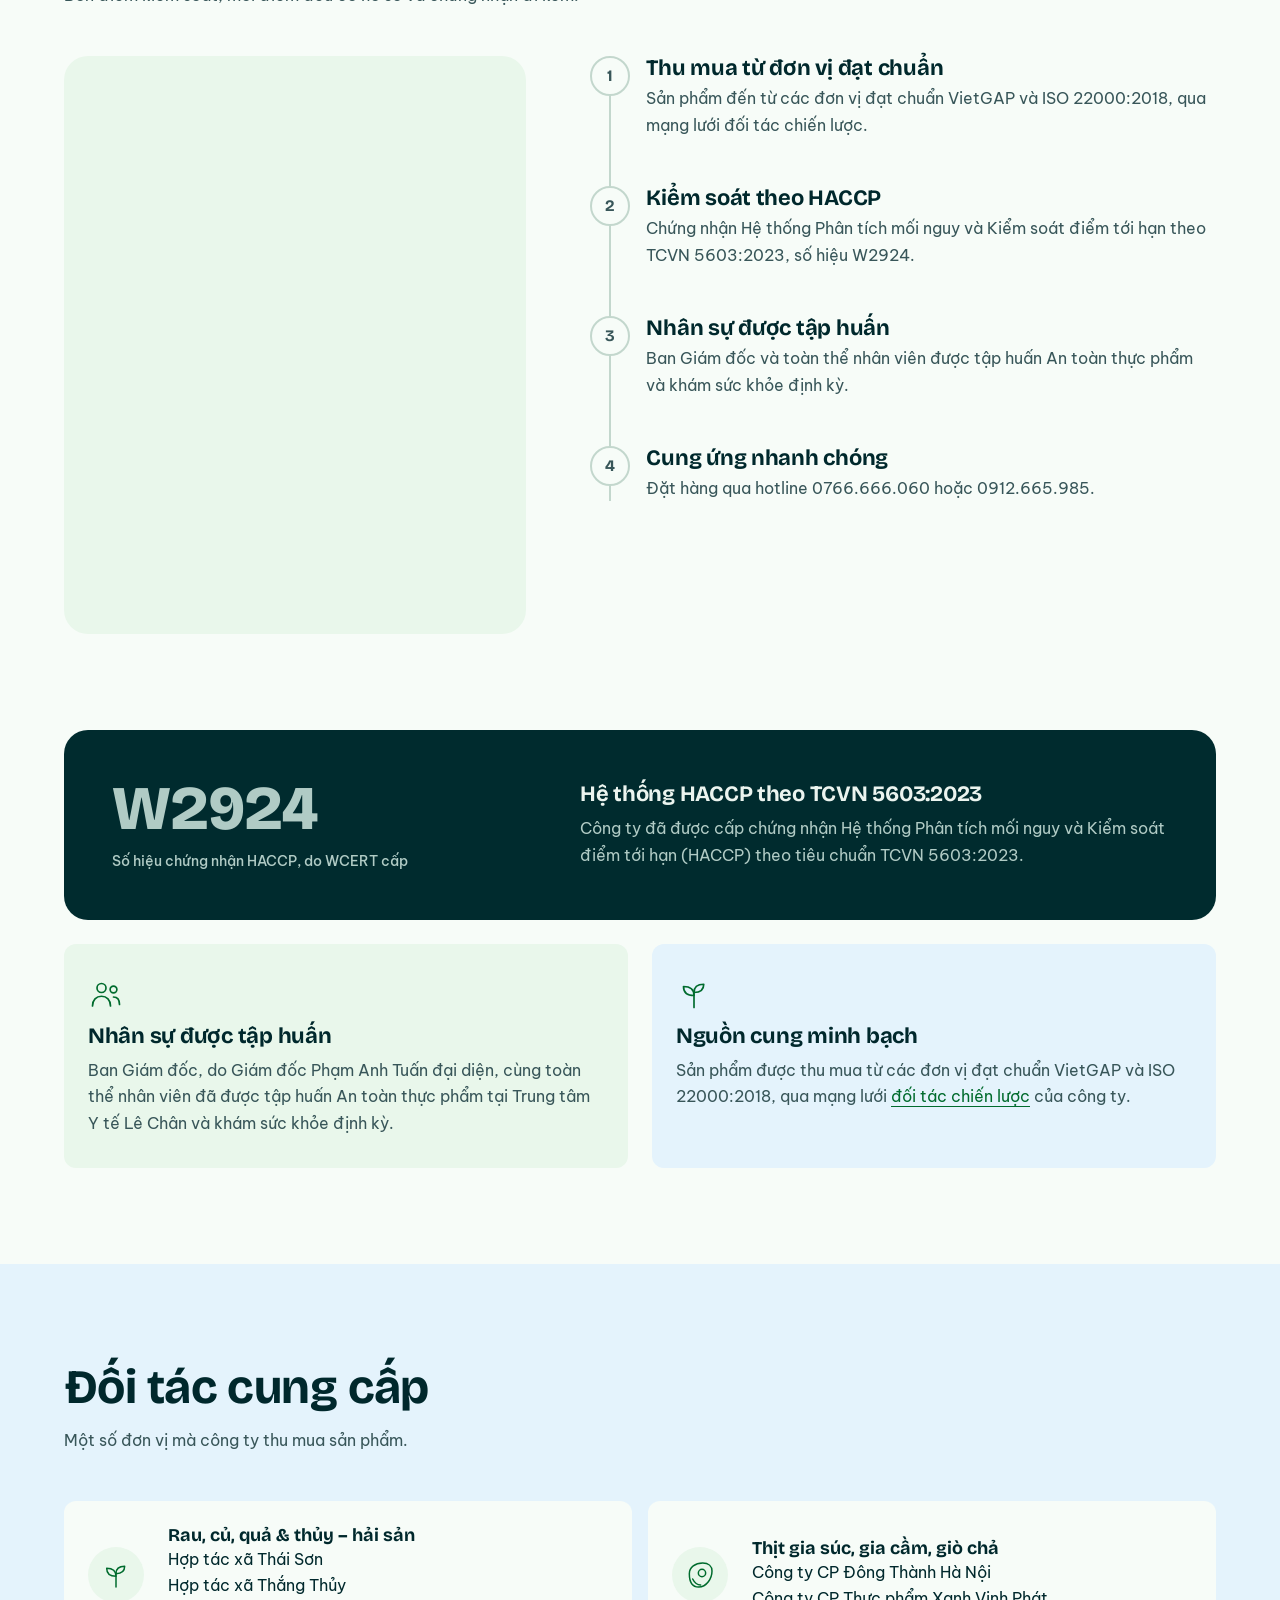
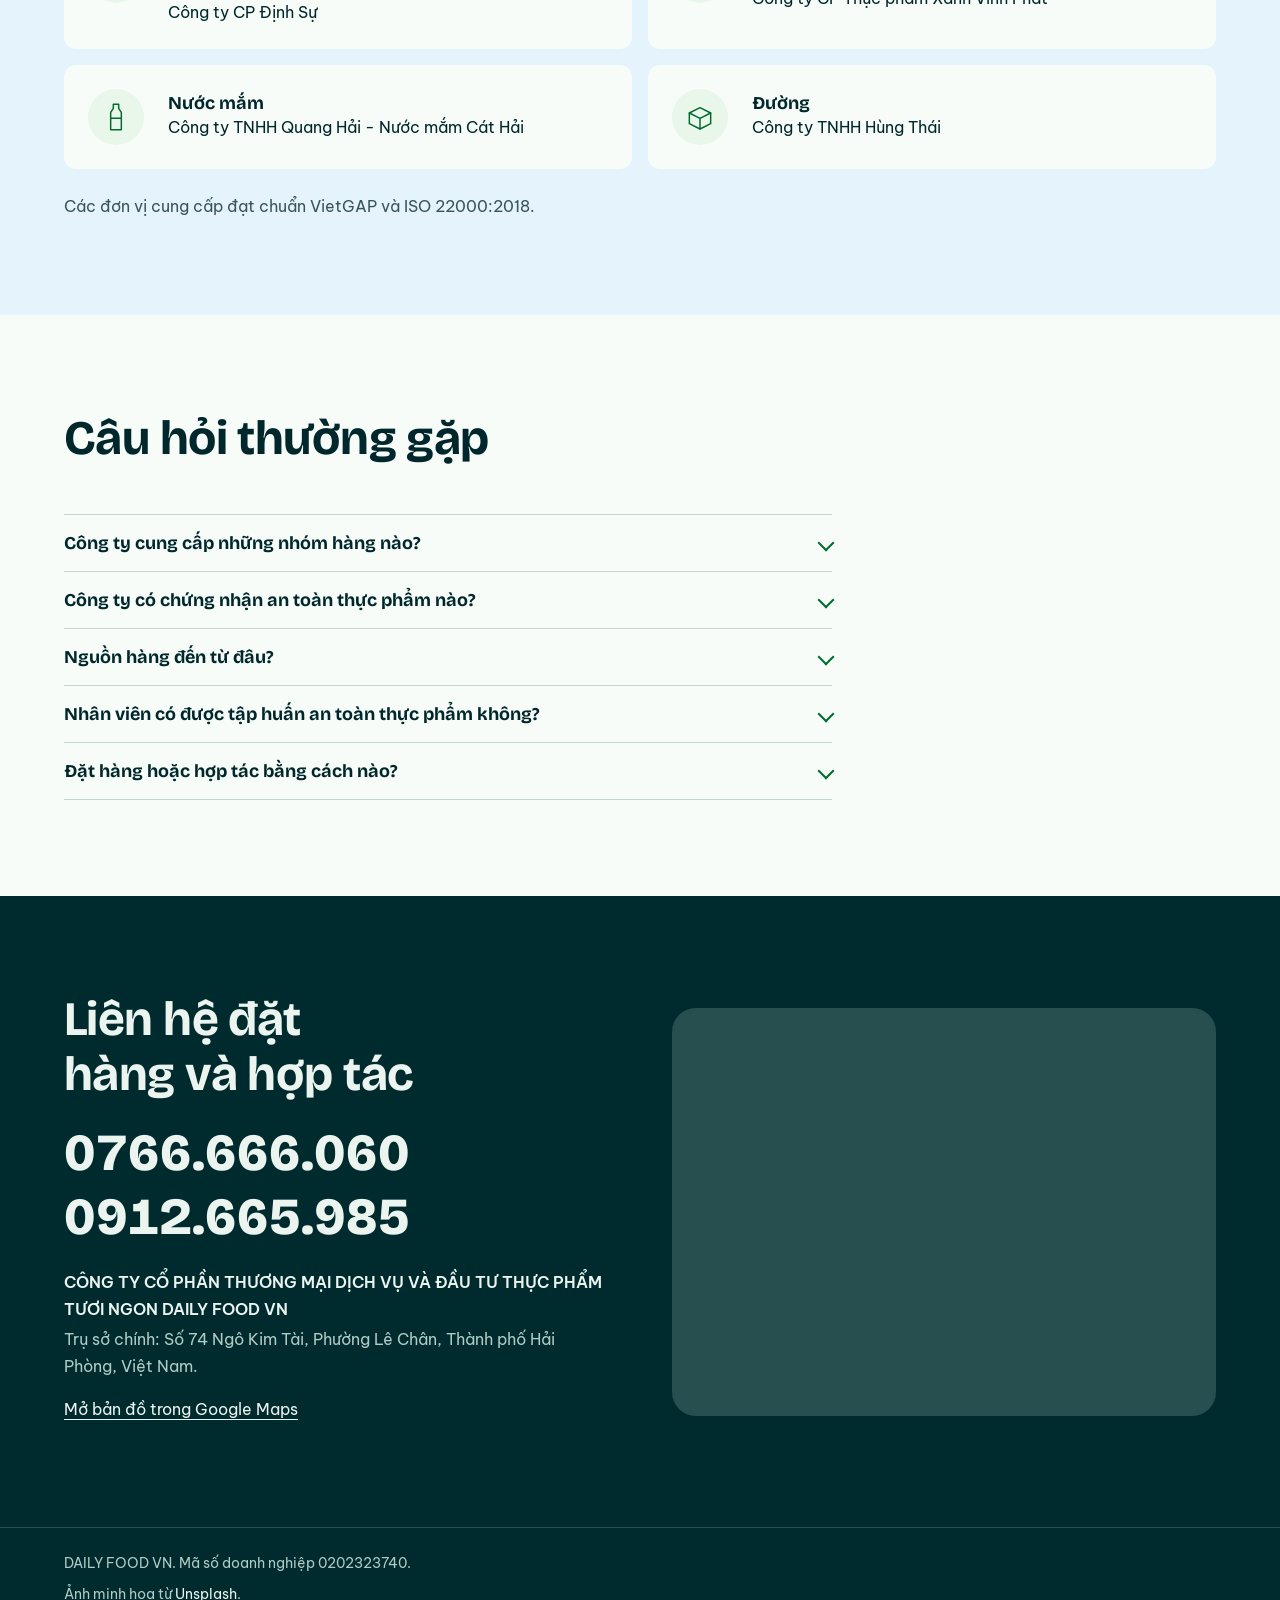
==== commit dd2c5003: "Update index.html" ====
--- a/index.html
+++ b/index.html
@@ -472,7 +472,7 @@
             <div class="partner__body">
               <strong class="partner__category">Nước mắm</strong>
               <ul class="partner__suppliers">
-                <li>Công ty TNHH Quang Hải</li>
+                <li>Công ty TNHH Quang Hải - Nước mắm Cát Hải</li>
               </ul>
             </div>
           </li>
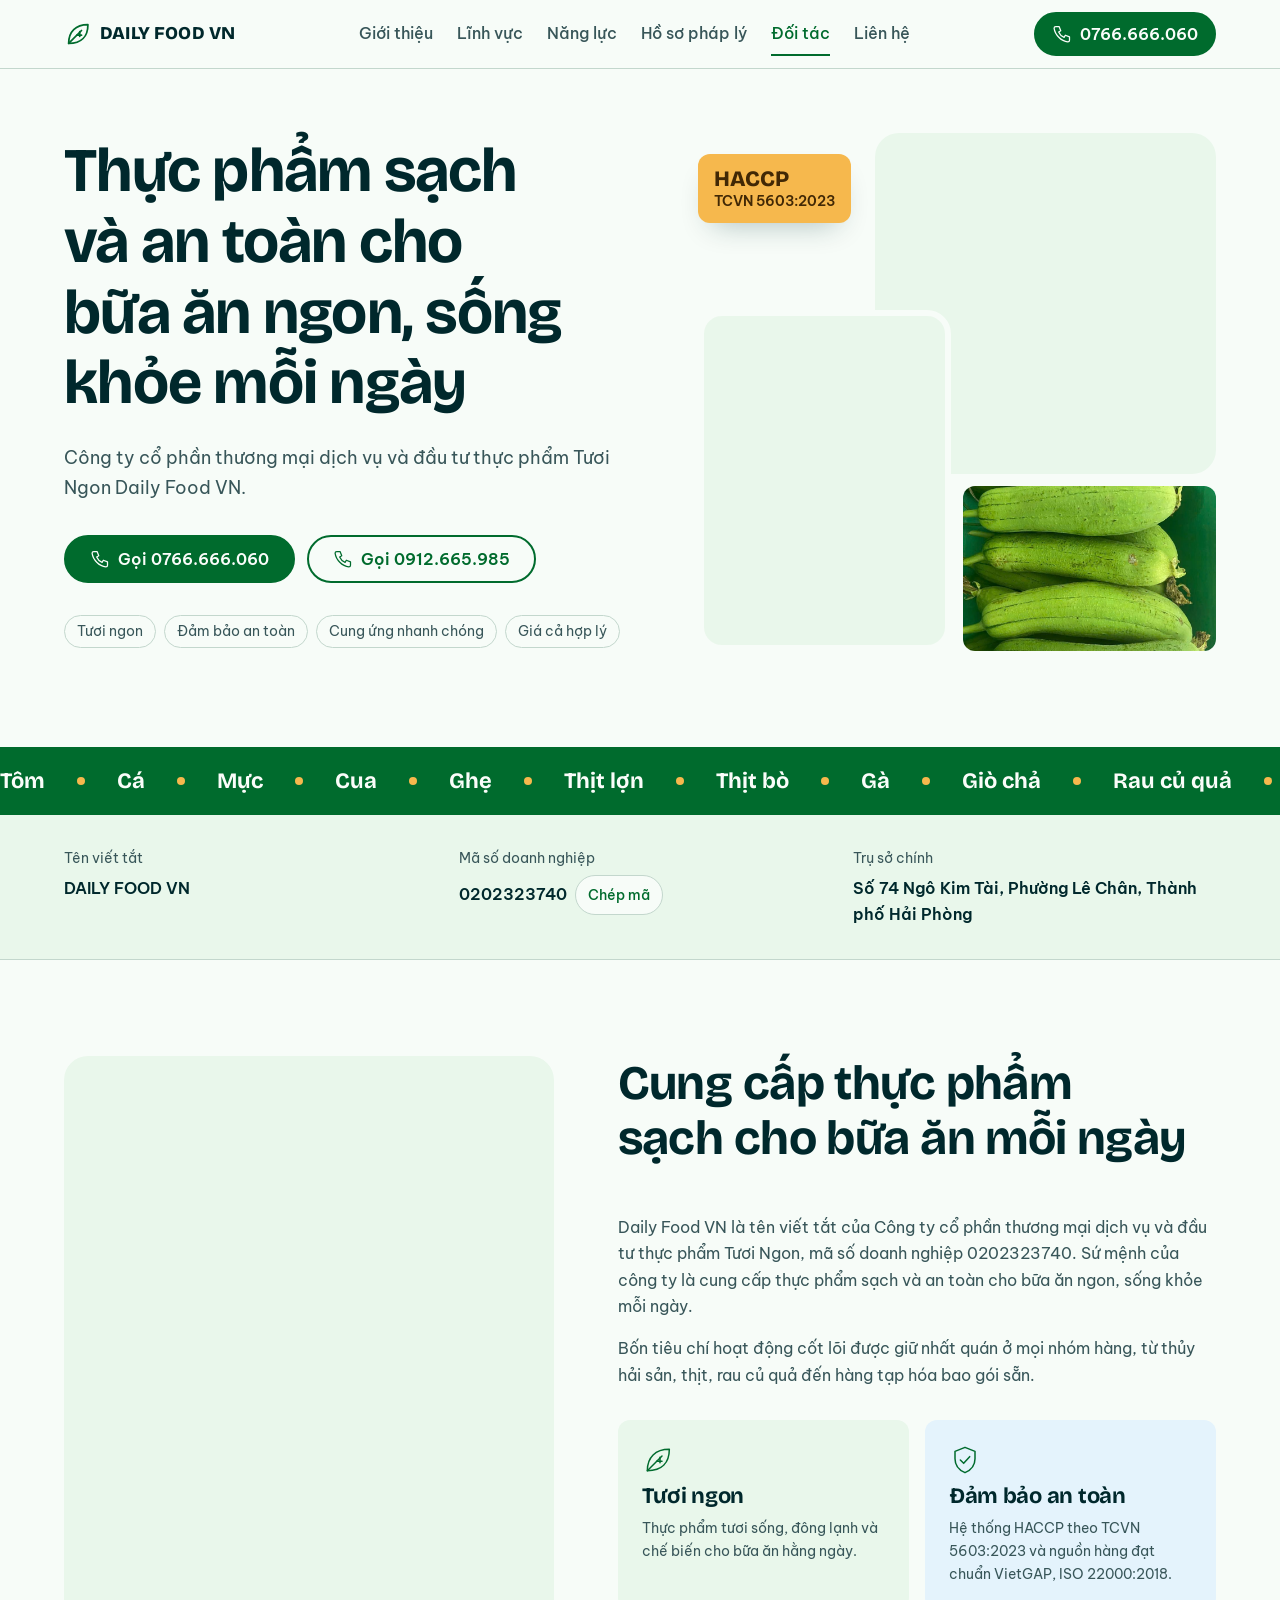
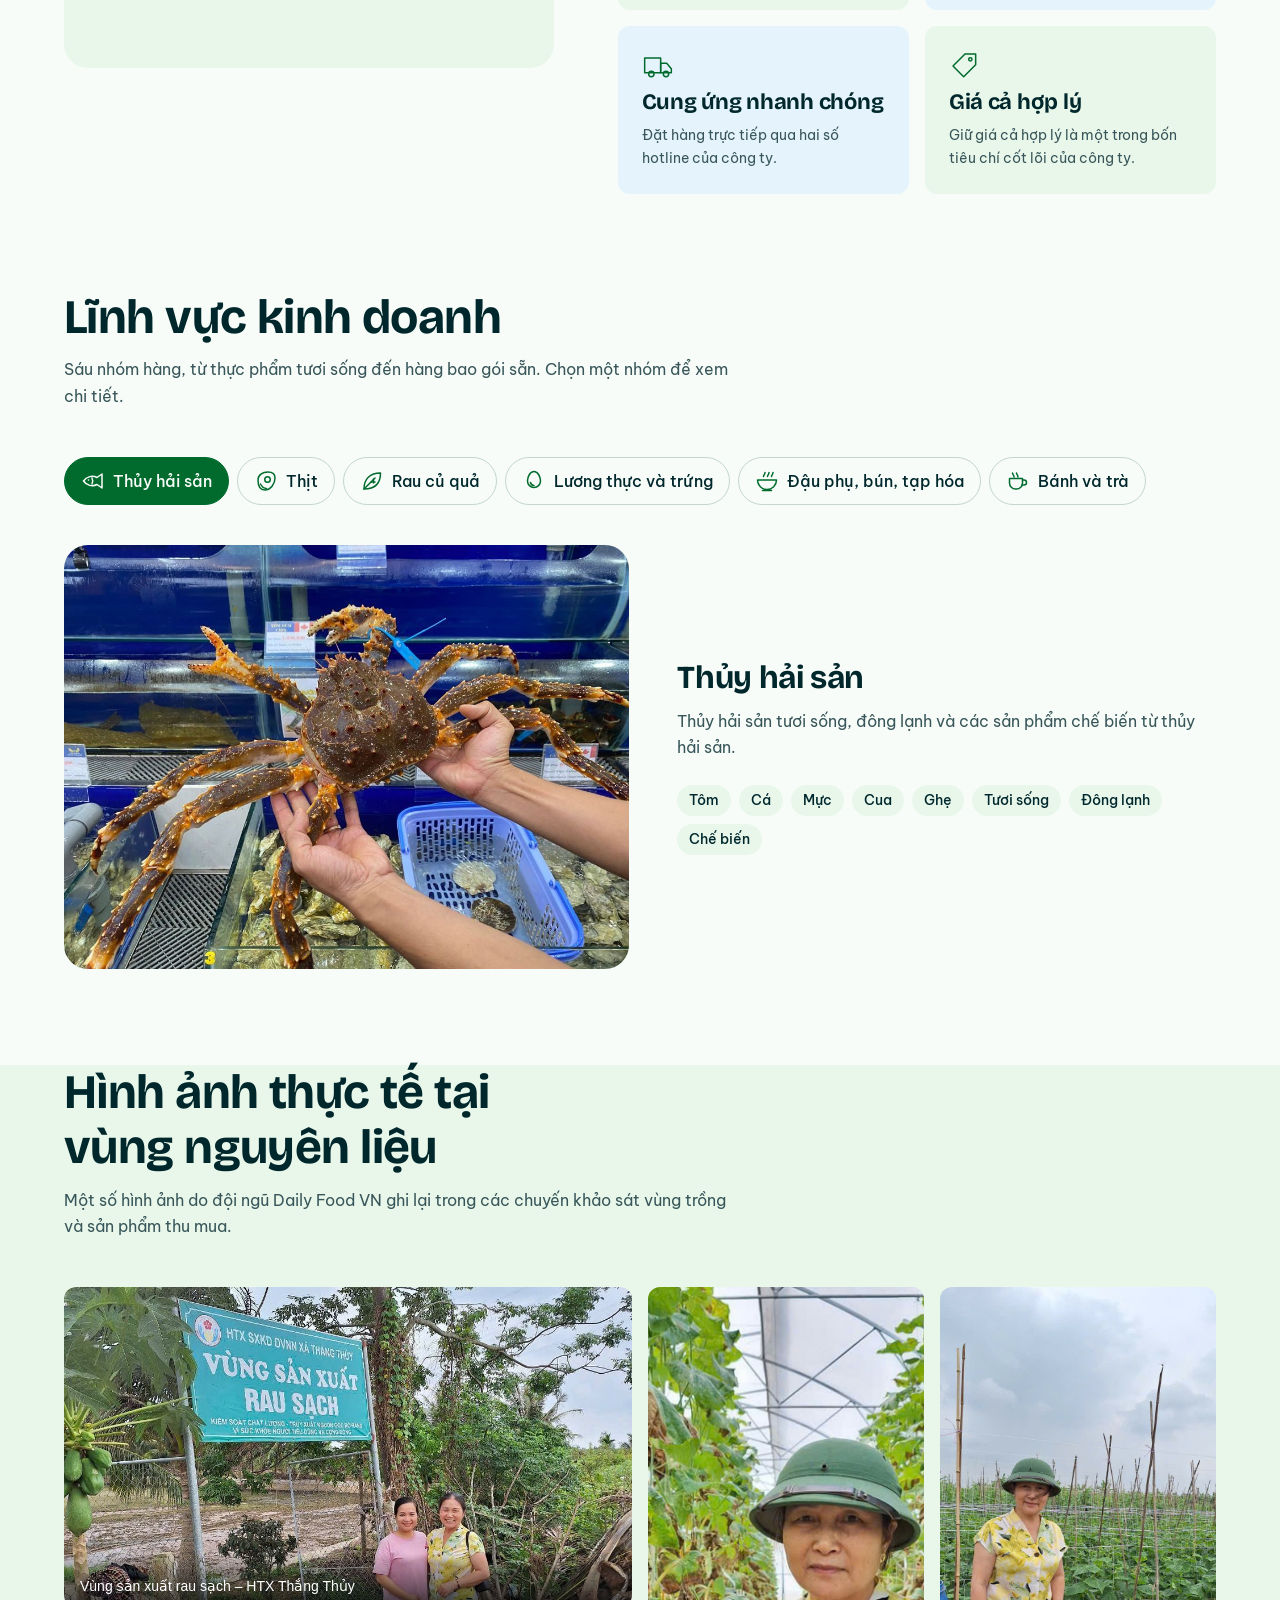
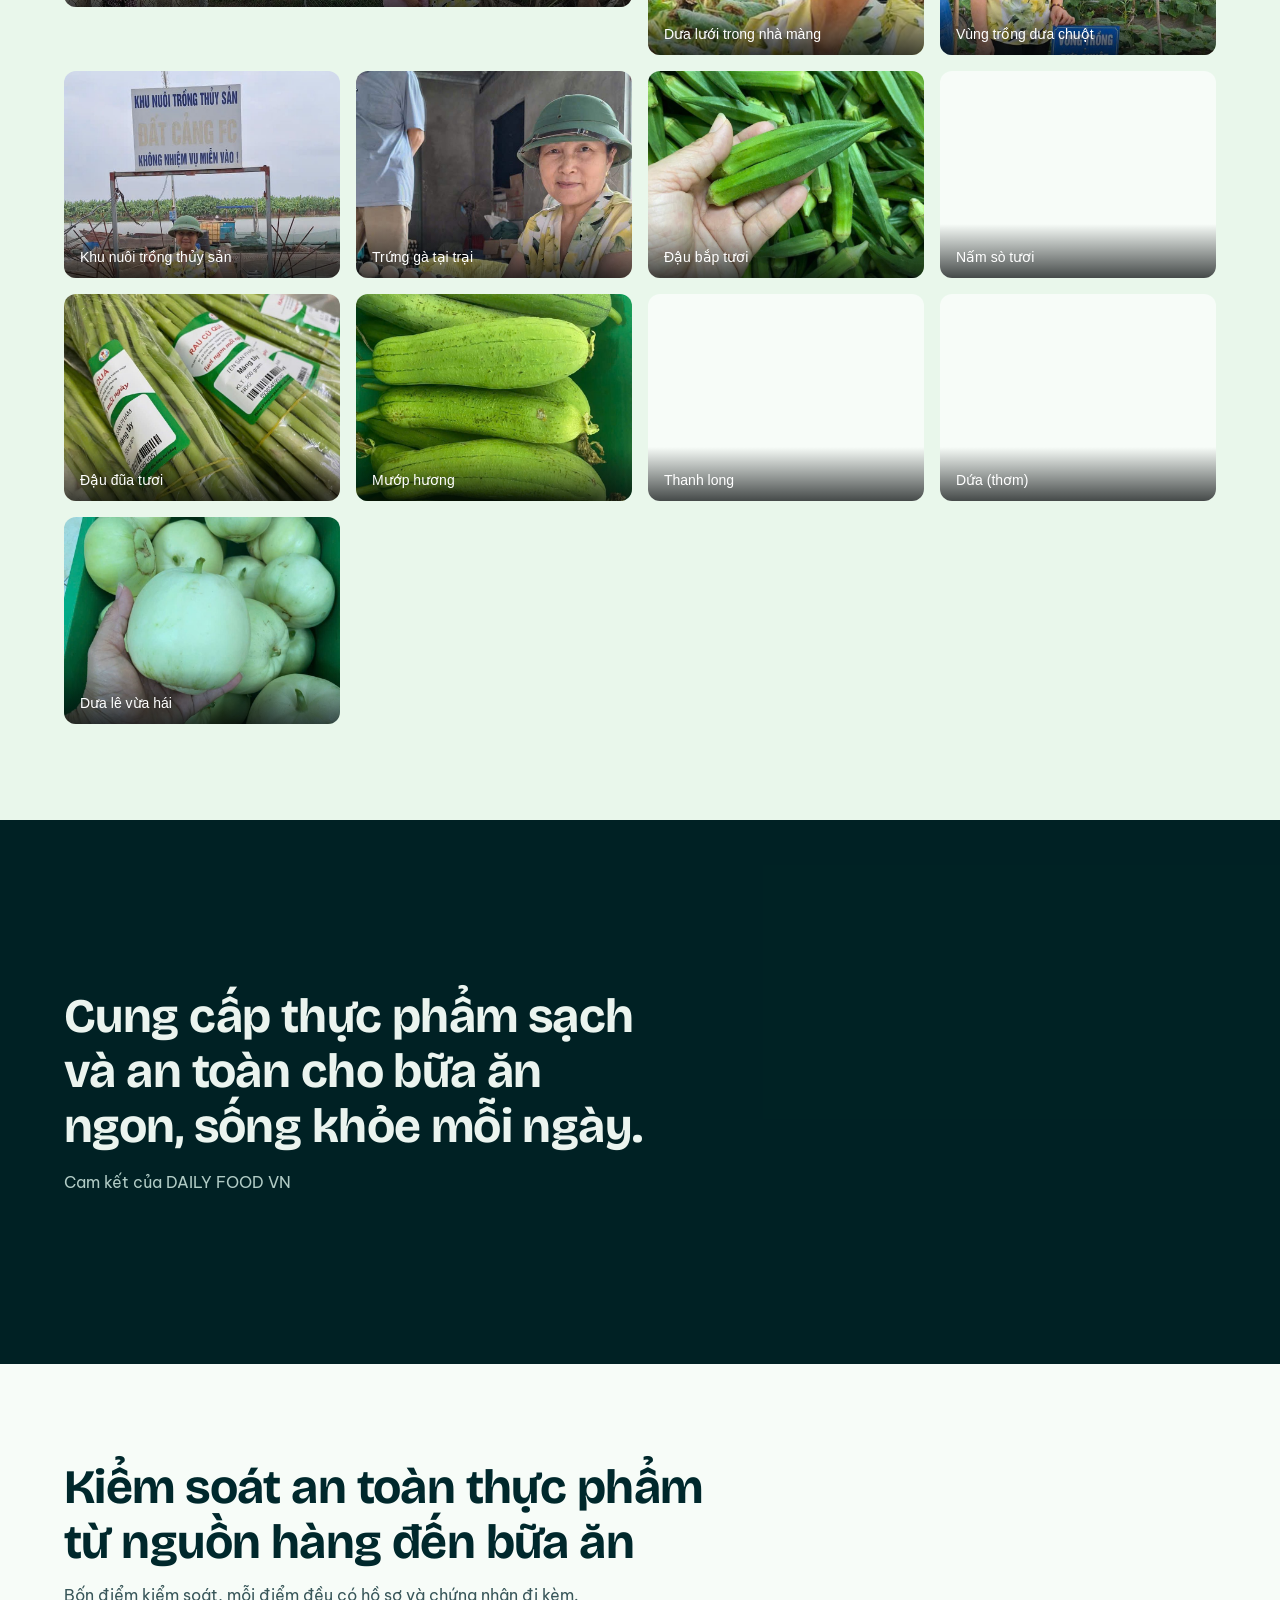
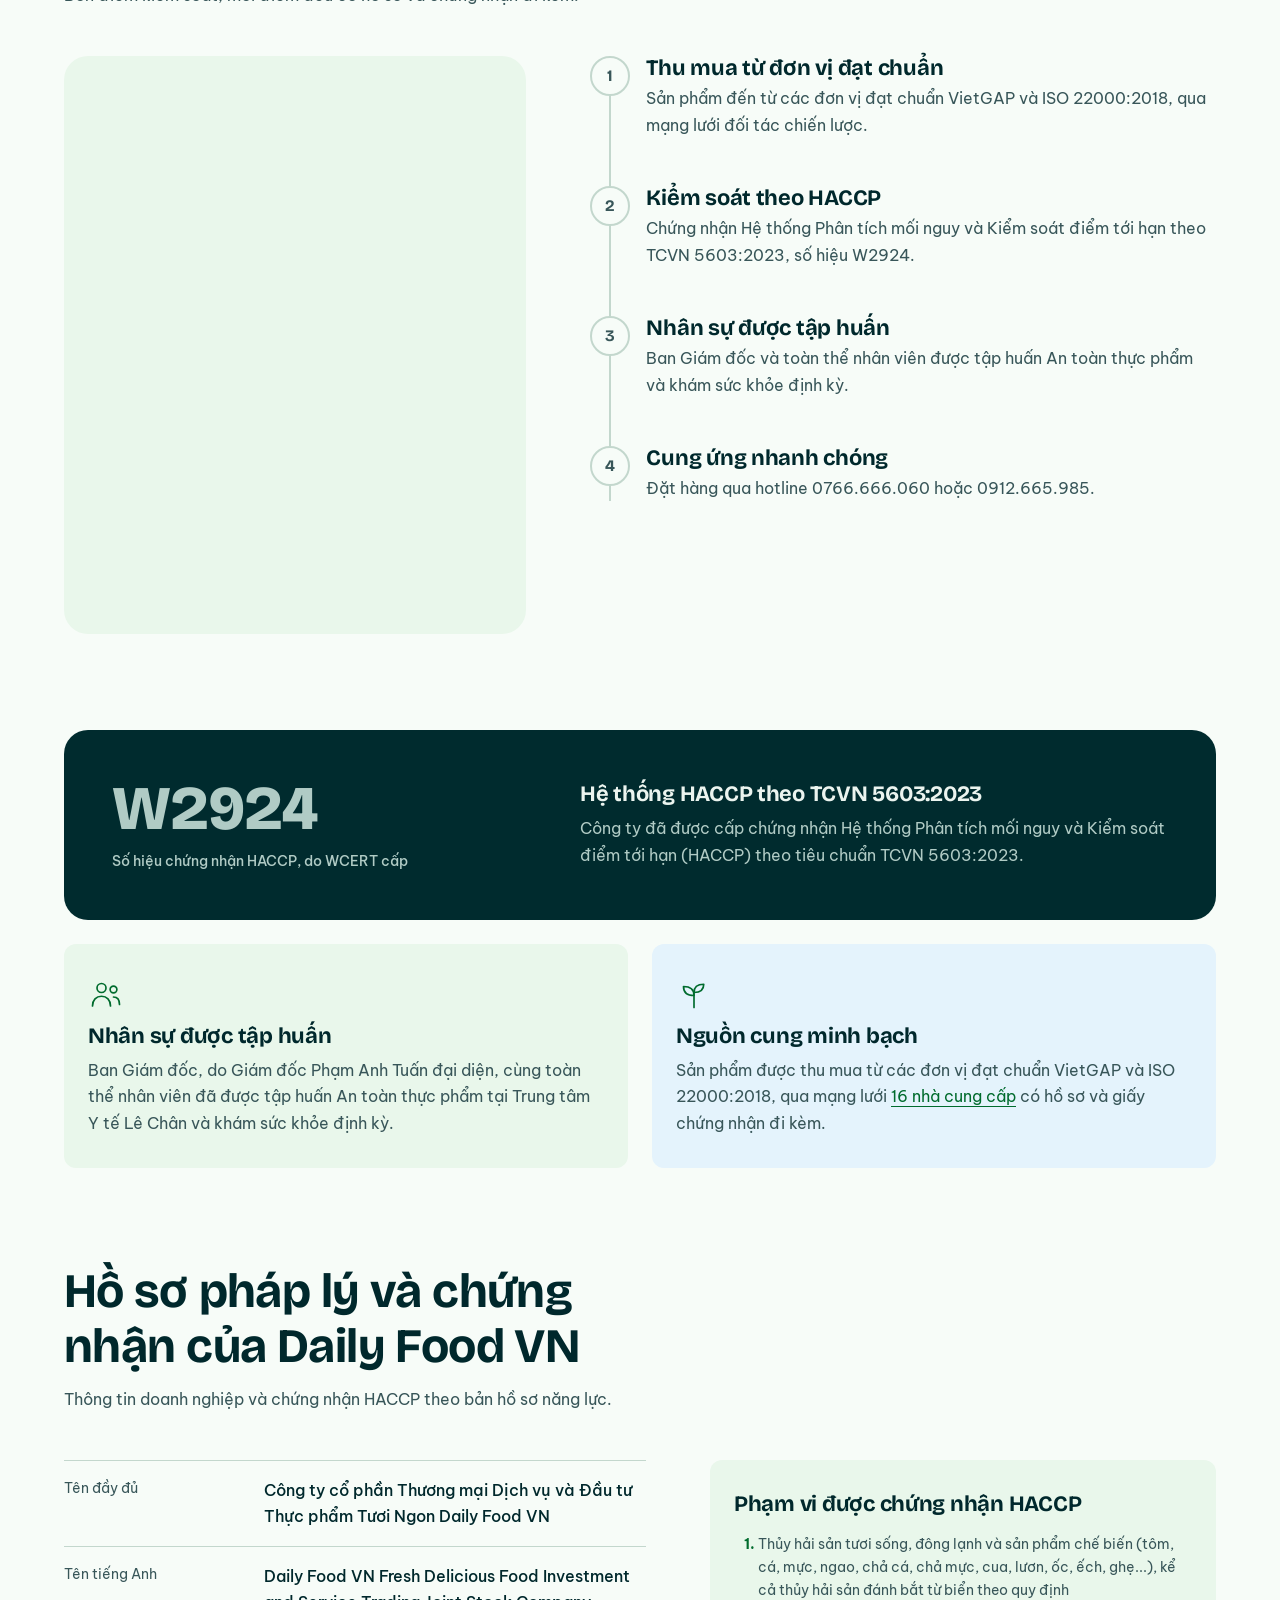
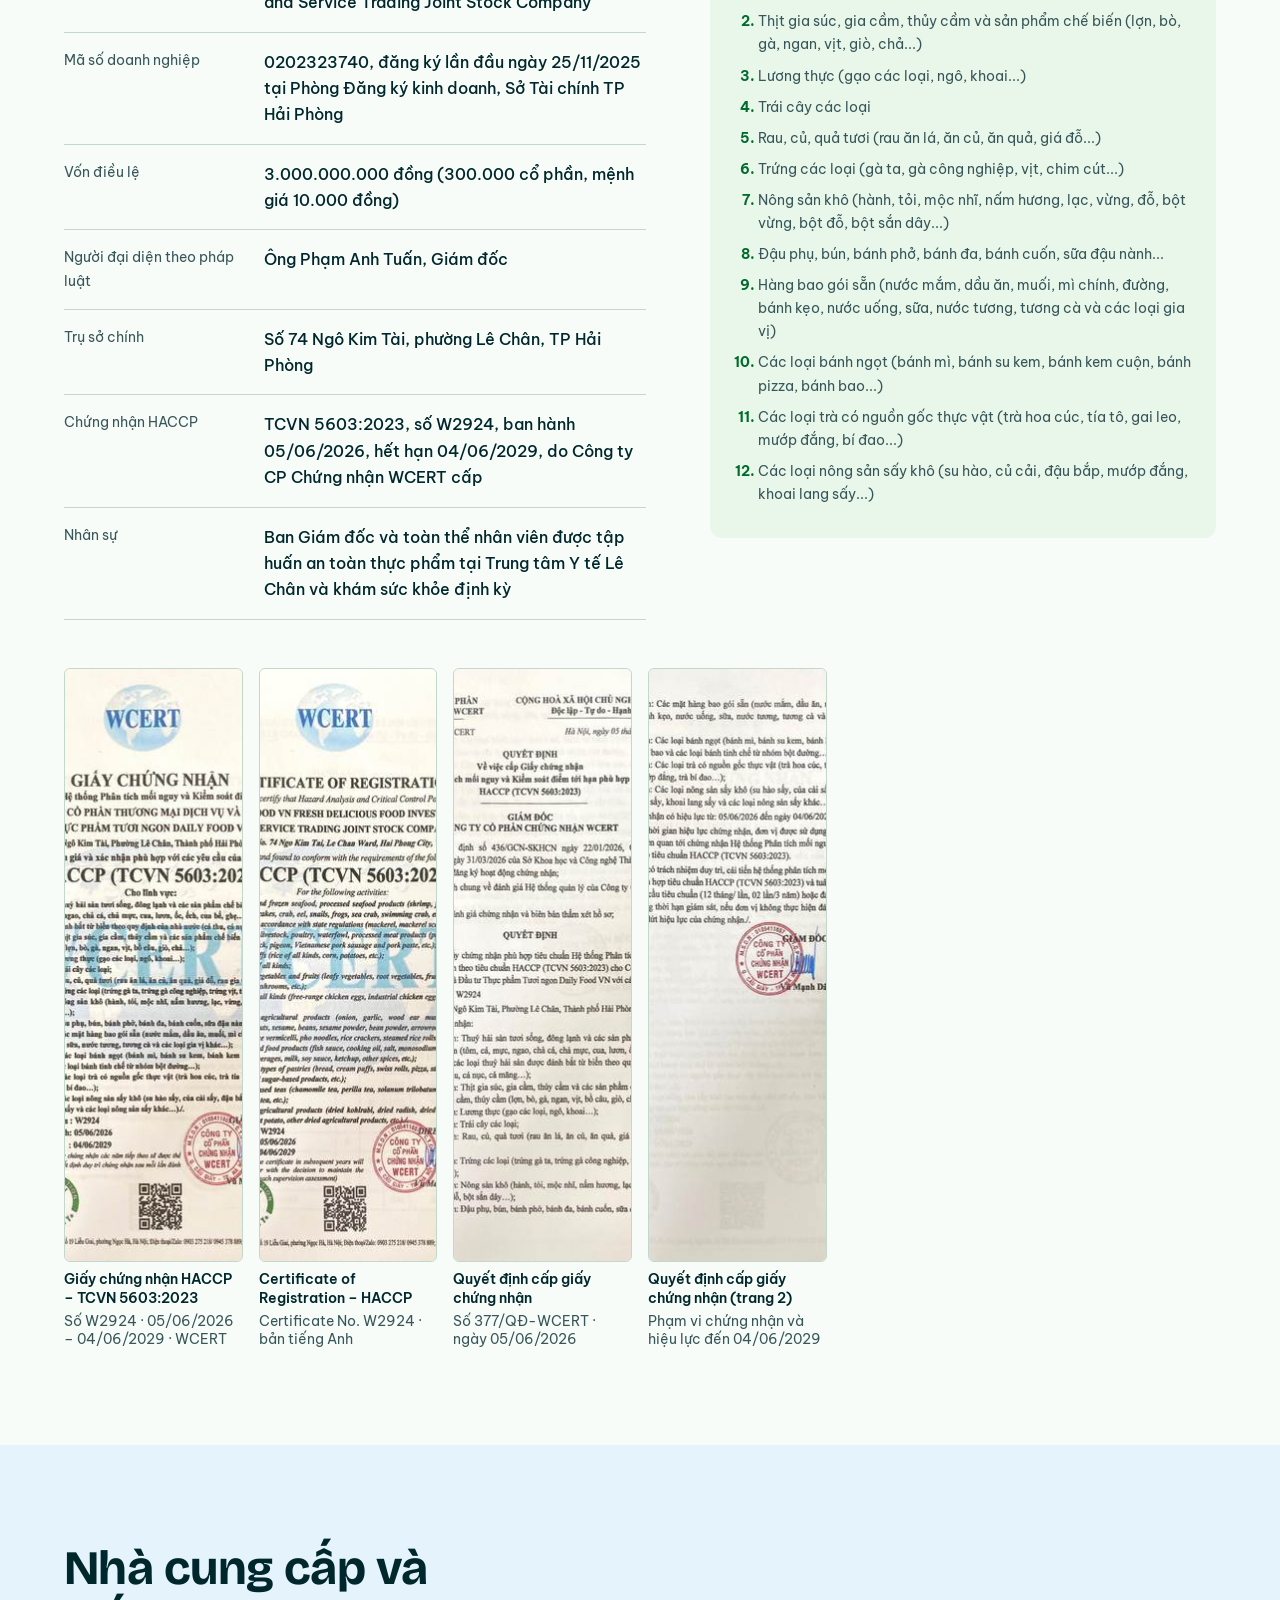
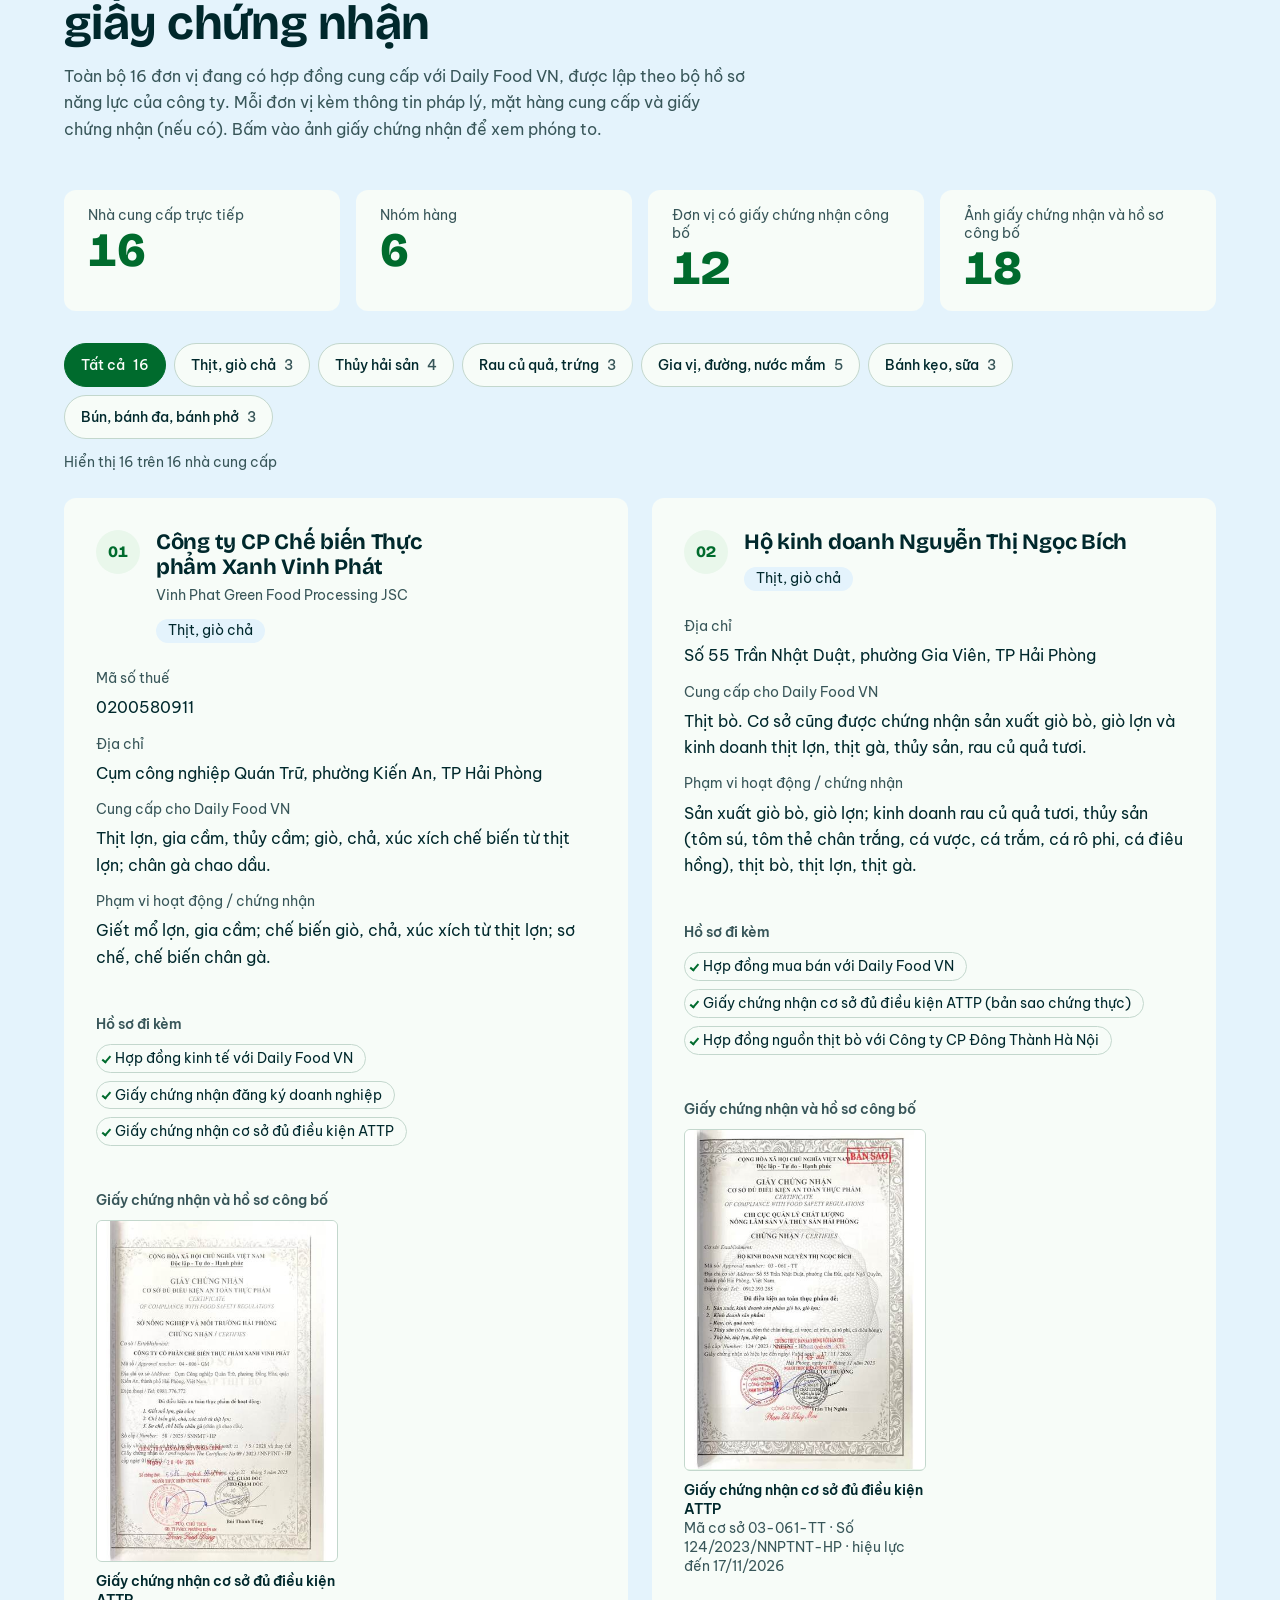
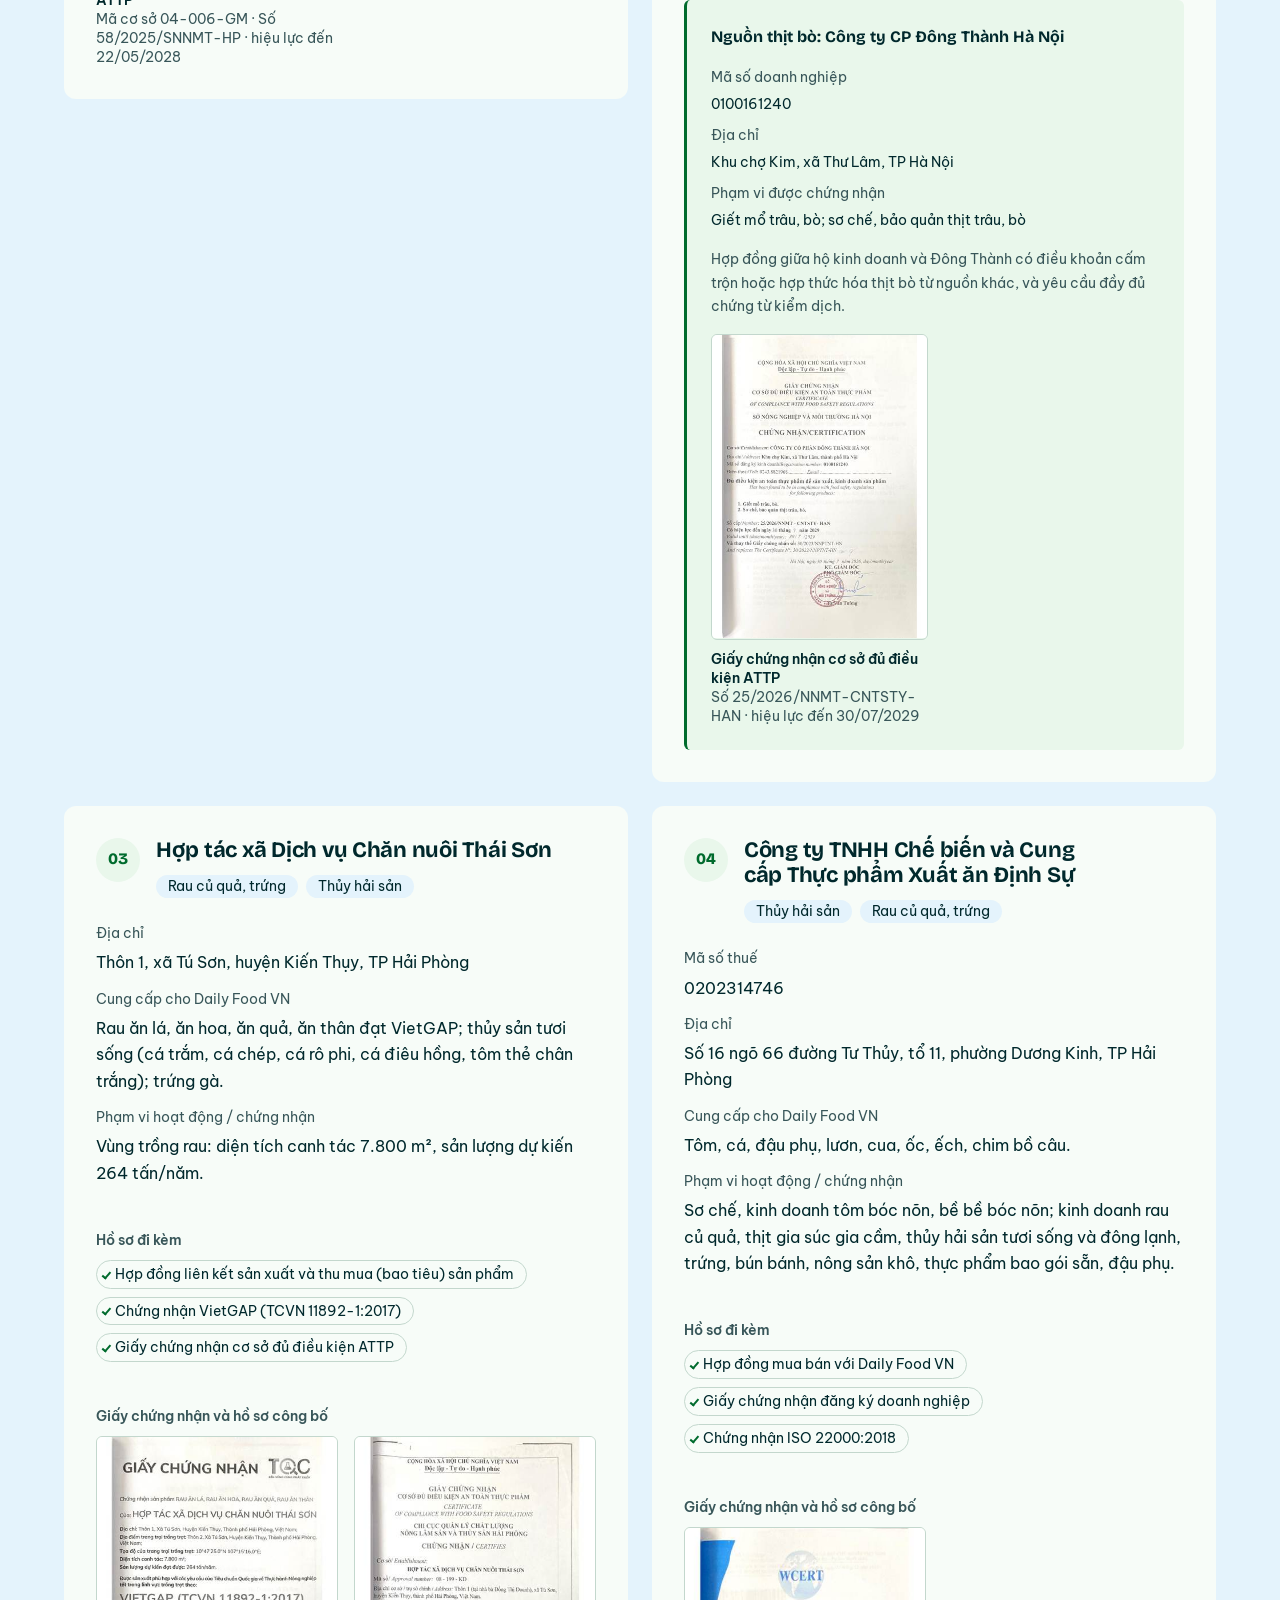
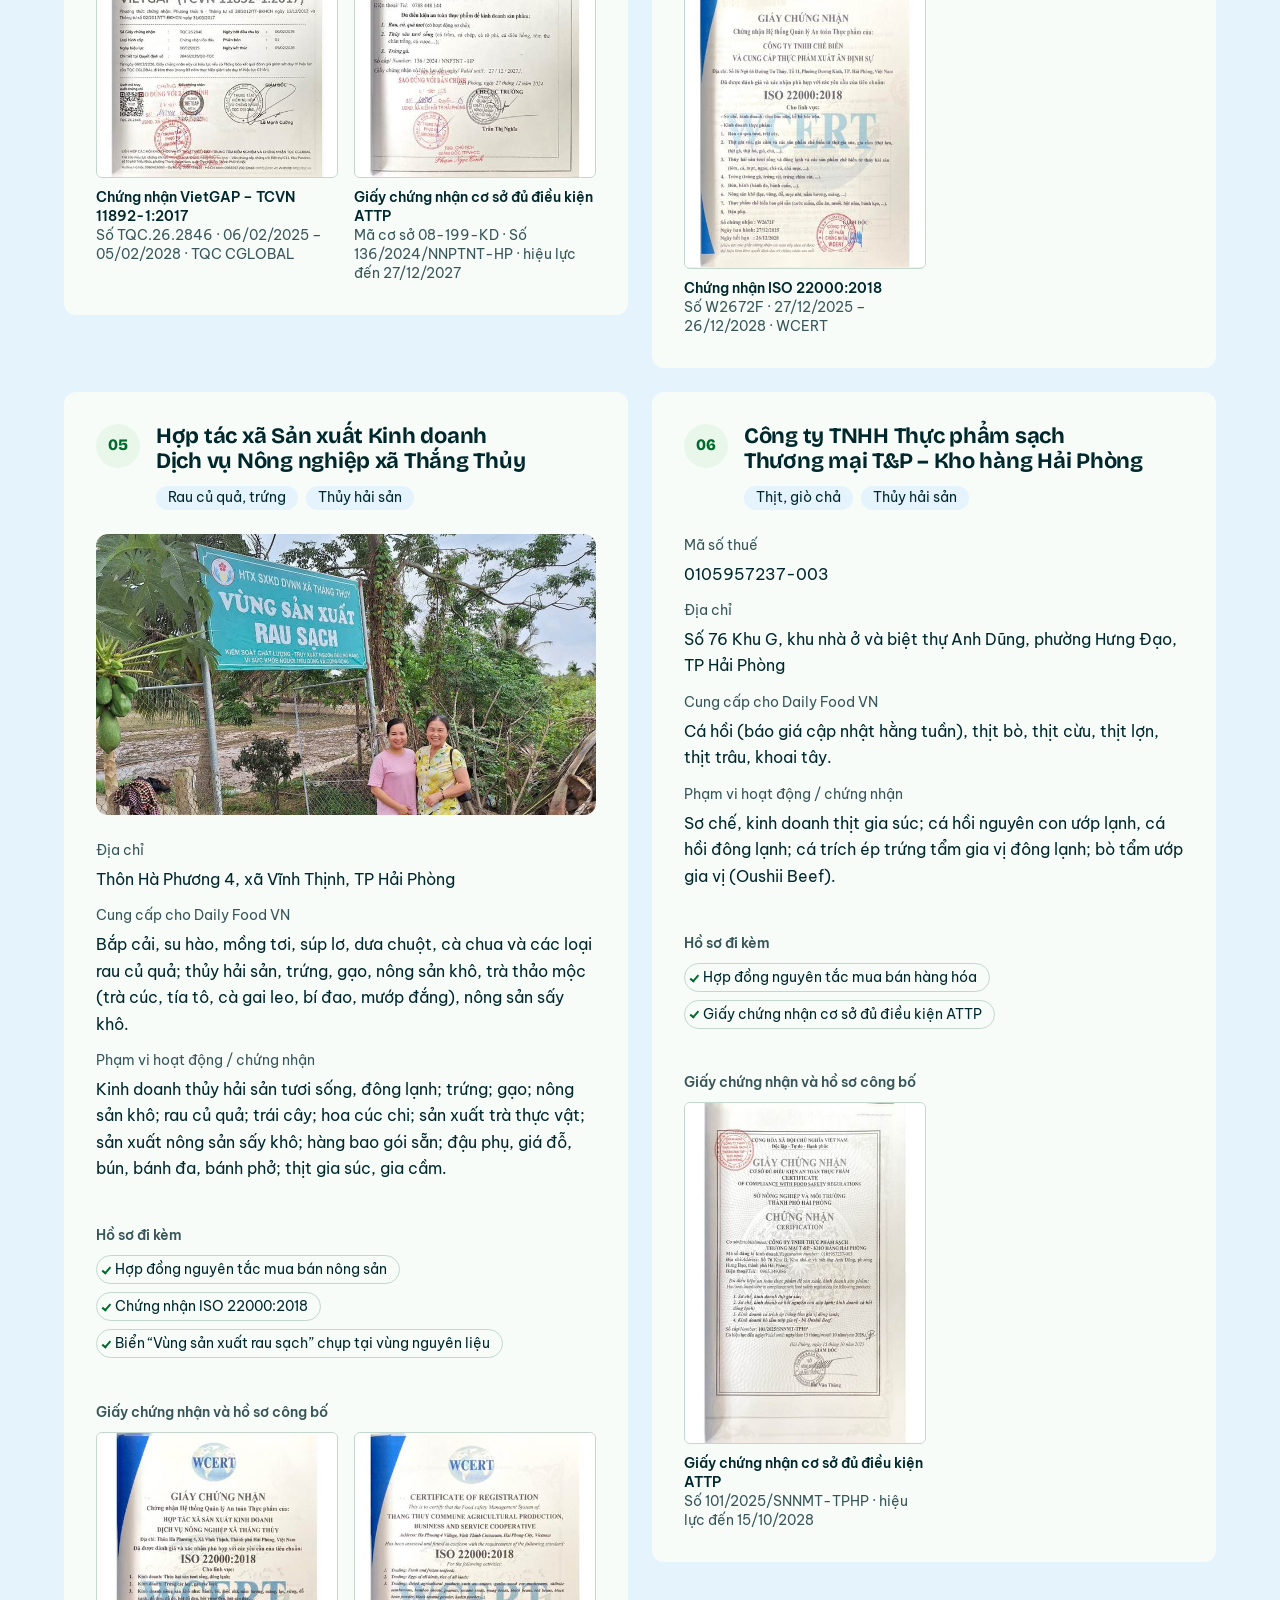
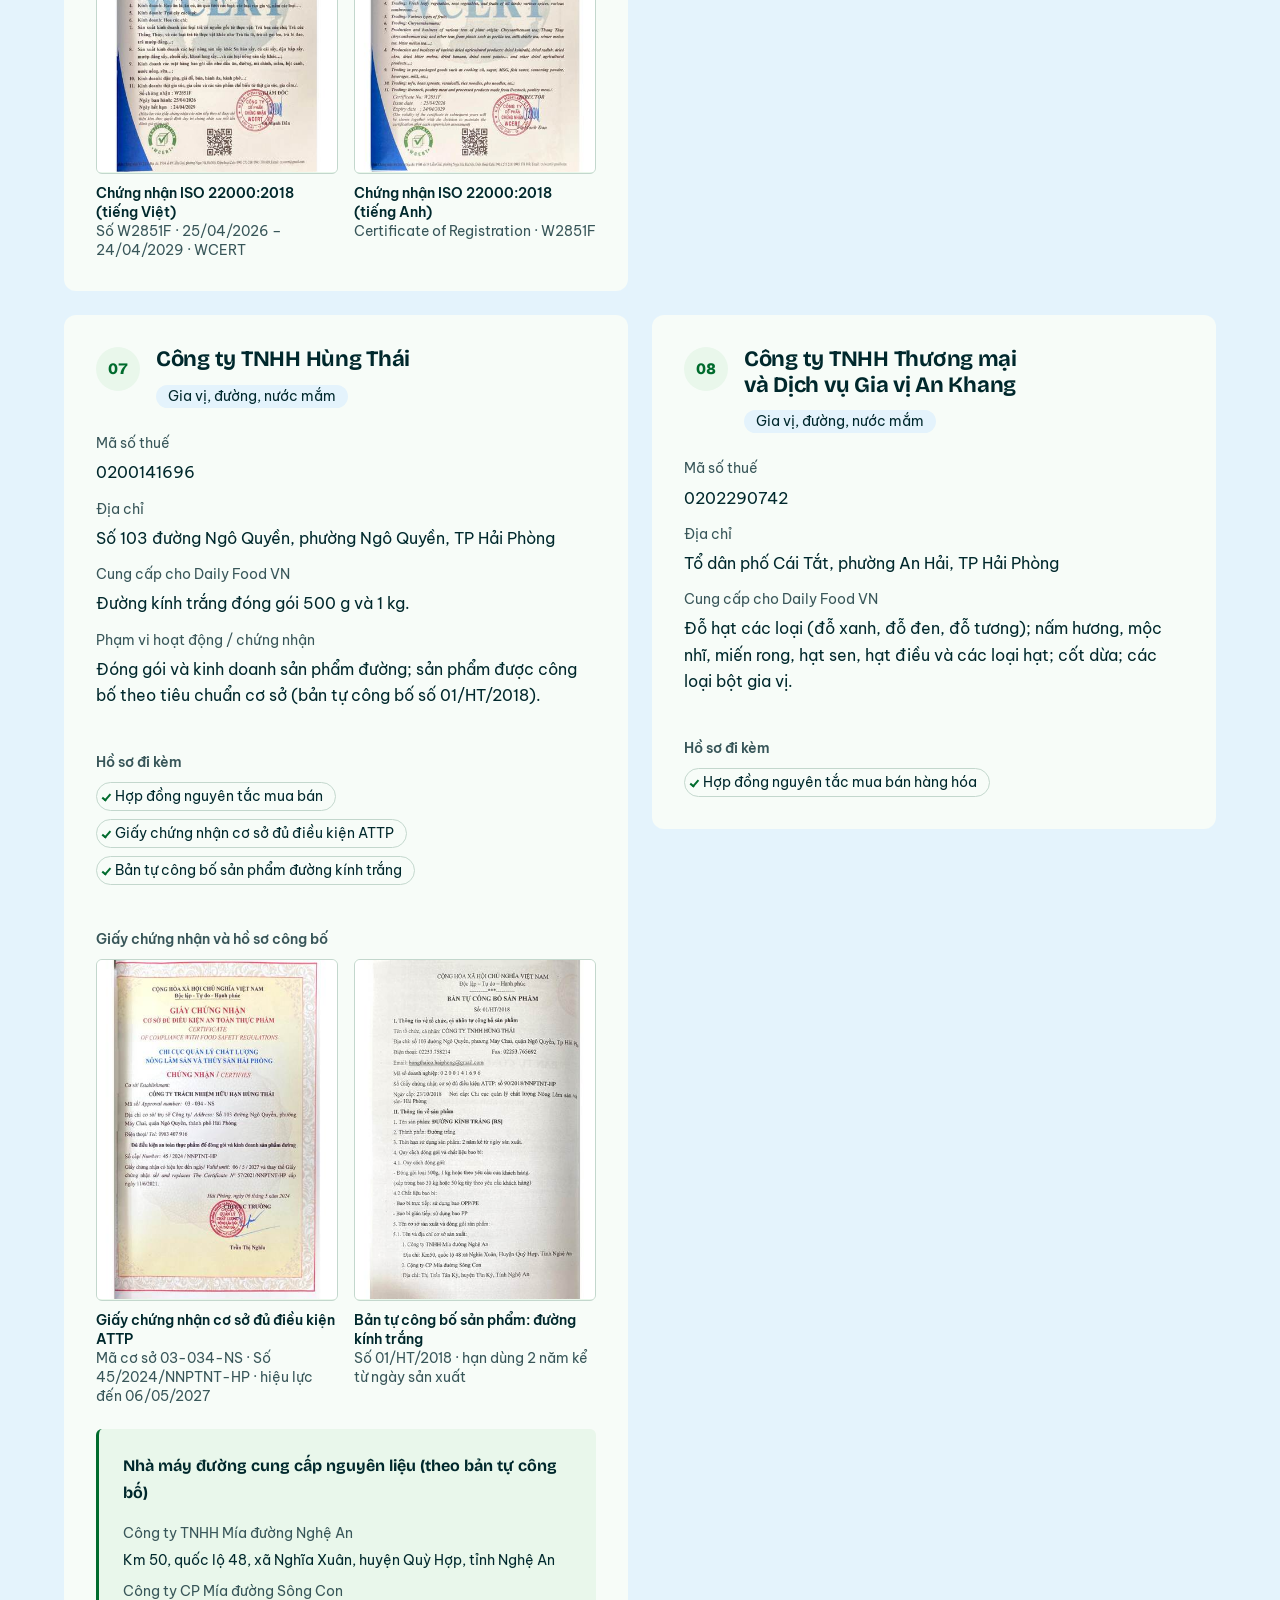
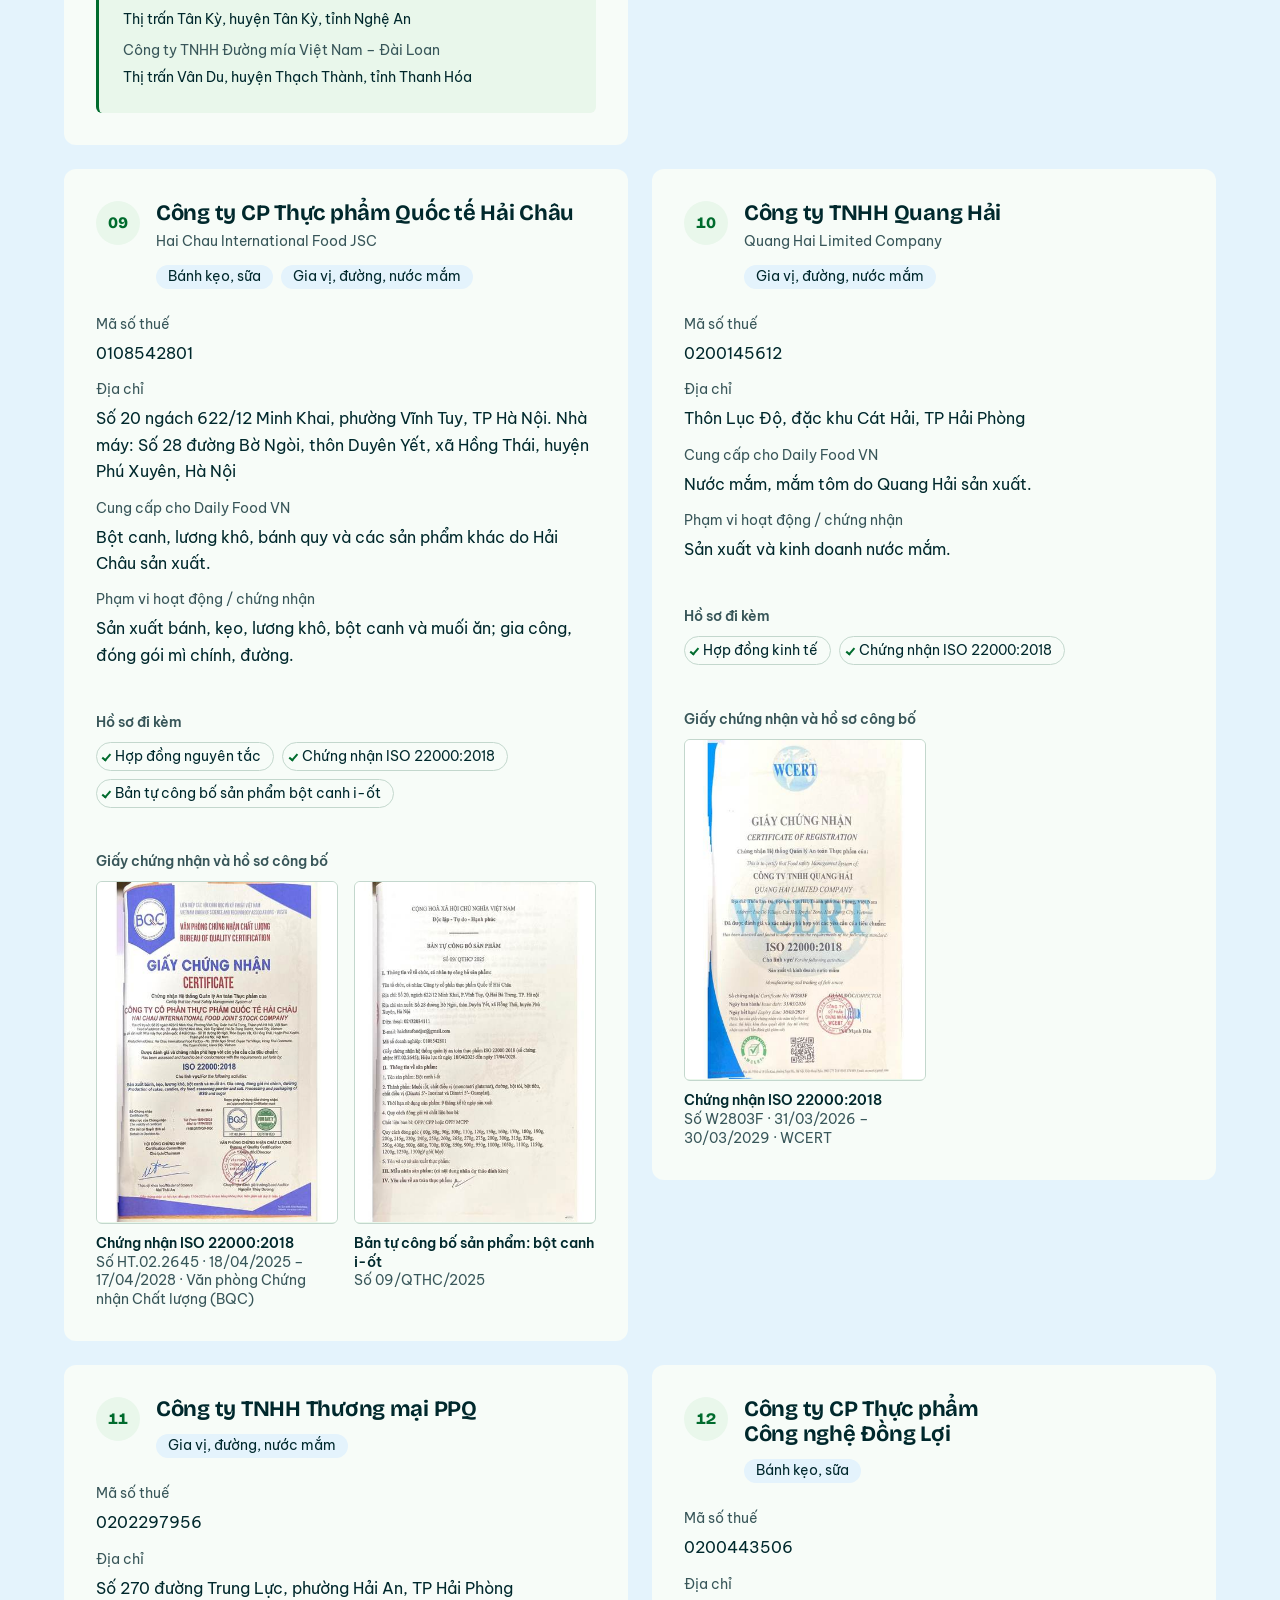
==== commit da361aff: "Add files via upload" ====
--- a/index.html
+++ b/index.html
@@ -36,6 +36,51 @@
     }
   }
   </script>
+  <style id="fix-cert-grid">
+    /* Mục "Nhà cung cấp và giấy chứng nhận": ảnh giấy chứng nhận giữ đúng tỉ lệ A4, đủ rộng để đọc.
+       Chỉ áp dụng trong #doi-tac nên không ảnh hưởng các phần khác của trang. */
+    #doi-tac .sup__certs,
+    #doi-tac .sup__chain { min-width: 0; }
+
+    #doi-tac .cert-row {
+      display: grid;
+      grid-template-columns: repeat(auto-fill, minmax(min(100%, 210px), 1fr));
+      gap: 20px 16px;
+      align-items: start;
+      width: 100%;
+      max-width: 100%;
+      overflow: visible;
+      scroll-snap-type: none;
+    }
+    #doi-tac .cert-thumb {
+      display: flex;
+      flex: none;
+      flex-direction: column;
+      align-items: stretch;
+      gap: 10px;
+      width: 100%;
+      min-width: 0;
+      max-width: none;
+      height: auto;
+      max-height: none;
+      text-align: left;
+    }
+    #doi-tac .cert-thumb img {
+      display: block;
+      width: 100%;
+      max-width: none;
+      height: auto;
+      max-height: none;
+      aspect-ratio: 420 / 594;
+      object-fit: contain;
+    }
+    #doi-tac .cert-thumb > span {
+      display: block;
+      min-width: 0;
+      overflow-wrap: anywhere;
+    }
+    #doi-tac .cert-thumb > span strong { display: block; }
+  </style>
 </head>
 <body>
   <!-- Icon sprite: one place to edit every icon on the page -->
@@ -54,6 +99,7 @@
     <symbol id="i-sprout" viewBox="0 0 48 48"><path d="M24 42V22"/><path d="M24 26c0-8-5-12-14-12 0 8 5 12 14 12z"/><path d="M24 22c0-7 4-11 13-11 0 7-4 11-13 11z"/></symbol>
     <symbol id="i-bottle" viewBox="0 0 48 48"><path d="M20 5h8v6l4 6v26H16V17l4-6z"/><path d="M16 26h16"/></symbol>
     <symbol id="i-cube" viewBox="0 0 48 48"><path d="M8 18 24 10l16 8v16L24 42 8 34z"/><path d="M8 18l16 8 16-8M24 26v16"/></symbol>
+    <symbol id="i-chat" viewBox="0 0 48 48"><path d="M6 24c0-10 8-17 18-17s18 7 18 17-8 17-18 17c-2.5 0-4.9-.4-7-1.2L8 42l2-8.5C7.3 30.7 6 27.5 6 24z"/><path d="M16 22h16M16 28h10"/></symbol>
   </svg>
 
   <div class="progress" aria-hidden="true"></div>
@@ -70,6 +116,7 @@
           <li><a href="#gioi-thieu">Giới thiệu</a></li>
           <li><a href="#linh-vuc">Lĩnh vực</a></li>
           <li><a href="#nang-luc">Năng lực</a></li>
+          <li><a href="#ho-so-phap-ly">Hồ sơ pháp lý</a></li>
           <li><a href="#doi-tac">Đối tác</a></li>
           <li><a href="#lien-he">Liên hệ</a></li>
         </ul>
@@ -359,6 +406,7 @@
       <figure class="lightbox__figure">
         <img id="lightboxImg" src="" alt="">
         <figcaption id="lightboxCaption"></figcaption>
+        <a class="lightbox__open" id="lightboxOpen" href="#" target="_blank" rel="noopener" hidden>Mở ảnh gốc ở tab mới</a>
       </figure>
     </div>
 
@@ -432,61 +480,74 @@
         <article class="proof__item" data-reveal style="--i:2">
           <svg class="icon" viewBox="0 0 48 48" aria-hidden="true" focusable="false"><use href="#i-sprout"/></svg>
           <h3>Nguồn cung minh bạch</h3>
-          <p>Sản phẩm được thu mua từ các đơn vị đạt chuẩn VietGAP và ISO 22000:2018, qua mạng lưới <a href="#doi-tac">đối tác chiến lược</a> của công ty.</p>
+          <p>Sản phẩm được thu mua từ các đơn vị đạt chuẩn VietGAP và ISO 22000:2018, qua mạng lưới <a href="#doi-tac">16 nhà cung cấp</a> có hồ sơ và giấy chứng nhận đi kèm.</p>
         </article>
       </div>
     </section>
 
     <!-- PARTNERS -->
+    <section class="section section--flush-top legal" id="ho-so-phap-ly" aria-labelledby="phap-ly-title">
+      <div class="wrap">
+        <div class="section-head">
+          <h2 id="phap-ly-title">Hồ sơ pháp lý và chứng nhận của Daily Food VN</h2>
+          <p>Thông tin doanh nghiệp và chứng nhận HACCP theo bản hồ sơ năng lực.</p>
+        </div>
+        <div class="legal__grid">
+          <dl class="legal__facts">
+            <div><dt>Tên đầy đủ</dt><dd>Công ty cổ phần Thương mại Dịch vụ và Đầu tư Thực phẩm Tươi Ngon Daily Food VN</dd></div>
+            <div><dt>Tên tiếng Anh</dt><dd>Daily Food VN Fresh Delicious Food Investment and Service Trading Joint Stock Company</dd></div>
+            <div><dt>Mã số doanh nghiệp</dt><dd>0202323740, đăng ký lần đầu ngày 25/11/2025 tại Phòng Đăng ký kinh doanh, Sở Tài chính TP Hải Phòng</dd></div>
+            <div><dt>Vốn điều lệ</dt><dd>3.000.000.000 đồng (300.000 cổ phần, mệnh giá 10.000 đồng)</dd></div>
+            <div><dt>Người đại diện theo pháp luật</dt><dd>Ông Phạm Anh Tuấn, Giám đốc</dd></div>
+            <div><dt>Trụ sở chính</dt><dd>Số 74 Ngô Kim Tài, phường Lê Chân, TP Hải Phòng</dd></div>
+            <div><dt>Chứng nhận HACCP</dt><dd>TCVN 5603:2023, số W2924, ban hành 05/06/2026, hết hạn 04/06/2029, do Công ty CP Chứng nhận WCERT cấp</dd></div>
+            <div><dt>Nhân sự</dt><dd>Ban Giám đốc và toàn thể nhân viên được tập huấn an toàn thực phẩm tại Trung tâm Y tế Lê Chân và khám sức khỏe định kỳ</dd></div>
+          </dl>
+          <div class="legal__scope">
+            <h3>Phạm vi được chứng nhận HACCP</h3>
+            <ol><li>Thủy hải sản tươi sống, đông lạnh và sản phẩm chế biến (tôm, cá, mực, ngao, chả cá, chả mực, cua, lươn, ốc, ếch, ghẹ...), kể cả thủy hải sản đánh bắt từ biển theo quy định</li><li>Thịt gia súc, gia cầm, thủy cầm và sản phẩm chế biến (lợn, bò, gà, ngan, vịt, giò, chả...)</li><li>Lương thực (gạo các loại, ngô, khoai...)</li><li>Trái cây các loại</li><li>Rau, củ, quả tươi (rau ăn lá, ăn củ, ăn quả, giá đỗ...)</li><li>Trứng các loại (gà ta, gà công nghiệp, vịt, chim cút...)</li><li>Nông sản khô (hành, tỏi, mộc nhĩ, nấm hương, lạc, vừng, đỗ, bột vừng, bột đỗ, bột sắn dây...)</li><li>Đậu phụ, bún, bánh phở, bánh đa, bánh cuốn, sữa đậu nành...</li><li>Hàng bao gói sẵn (nước mắm, dầu ăn, muối, mì chính, đường, bánh kẹo, nước uống, sữa, nước tương, tương cà và các loại gia vị)</li><li>Các loại bánh ngọt (bánh mì, bánh su kem, bánh kem cuộn, bánh pizza, bánh bao...)</li><li>Các loại trà có nguồn gốc thực vật (trà hoa cúc, tía tô, gai leo, mướp đắng, bí đao...)</li><li>Các loại nông sản sấy khô (su hào, củ cải, đậu bắp, mướp đắng, khoai lang sấy...)</li></ol>
+          </div>
+        </div>
+        <div class="cert-row cert-row--wide"><button type="button" class="cert-thumb" data-lightbox data-full="images/certs/cert-p6.jpg" data-caption="Giấy chứng nhận HACCP – TCVN 5603:2023 – Số W2924 · 05/06/2026 – 04/06/2029 · WCERT"><img src="images/certs/thumbs/cert-p6.jpg" alt="Giấy chứng nhận HACCP TCVN 5603:2023 của Daily Food VN, bản tiếng Việt" width="420" height="594" loading="lazy" decoding="async"><span><strong>Giấy chứng nhận HACCP – TCVN 5603:2023</strong>Số W2924 · 05/06/2026 – 04/06/2029 · WCERT</span></button><button type="button" class="cert-thumb" data-lightbox data-full="images/certs/cert-p7.jpg" data-caption="Certificate of Registration – HACCP – Certificate No. W2924 · bản tiếng Anh"><img src="images/certs/thumbs/cert-p7.jpg" alt="Giấy chứng nhận HACCP của Daily Food VN, bản tiếng Anh" width="420" height="594" loading="lazy" decoding="async"><span><strong>Certificate of Registration – HACCP</strong>Certificate No. W2924 · bản tiếng Anh</span></button><button type="button" class="cert-thumb" data-lightbox data-full="images/certs/cert-p4.jpg" data-caption="Quyết định cấp giấy chứng nhận – Số 377/QĐ-WCERT · ngày 05/06/2026"><img src="images/certs/thumbs/cert-p4.jpg" alt="Quyết định của WCERT cấp giấy chứng nhận HACCP cho Daily Food VN, trang 1" width="420" height="594" loading="lazy" decoding="async"><span><strong>Quyết định cấp giấy chứng nhận</strong>Số 377/QĐ-WCERT · ngày 05/06/2026</span></button><button type="button" class="cert-thumb" data-lightbox data-full="images/certs/cert-p5.jpg" data-caption="Quyết định cấp giấy chứng nhận (trang 2) – Phạm vi chứng nhận và hiệu lực đến 04/06/2029"><img src="images/certs/thumbs/cert-p5.jpg" alt="Quyết định của WCERT cấp giấy chứng nhận HACCP cho Daily Food VN, trang 2" width="420" height="594" loading="lazy" decoding="async"><span><strong>Quyết định cấp giấy chứng nhận (trang 2)</strong>Phạm vi chứng nhận và hiệu lực đến 04/06/2029</span></button></div>
+      </div>
+    </section>
+
     <section class="section partners" id="doi-tac" aria-labelledby="doi-tac-title">
       <div class="wrap">
         <div class="section-head">
-          <h2 id="doi-tac-title">Đối tác cung cấp</h2>
-          <p>Một số đơn vị mà công ty thu mua sản phẩm.</p>
-        </div>
-
-        <ul class="partner-grid">
-          <li class="partner" data-reveal>
-            <svg class="icon" viewBox="0 0 48 48" aria-hidden="true" focusable="false"><use href="#i-sprout"/></svg>
-            <div class="partner__body">
-              <strong class="partner__category">Rau, củ, quả &amp; thủy – hải sản</strong>
-              <ul class="partner__suppliers">
-                <li>Hợp tác xã Thái Sơn</li>
-                <li>Hợp tác xã Thắng Thủy</li>
-                <li>Công ty CP Định Sự</li>
-              </ul>
-            </div>
-          </li>
-          <li class="partner" data-reveal style="--i:1">
-            <svg class="icon" viewBox="0 0 48 48" aria-hidden="true" focusable="false"><use href="#i-meat"/></svg>
-            <div class="partner__body">
-              <strong class="partner__category">Thịt gia súc, gia cầm, giò chả</strong>
-              <ul class="partner__suppliers">
-                <li>Công ty CP Đông Thành Hà Nội</li>
-                <li>Công ty CP Thực phẩm Xanh Vinh Phát</li>
-              </ul>
-            </div>
-          </li>
-          <li class="partner" data-reveal style="--i:2">
-            <svg class="icon" viewBox="0 0 48 48" aria-hidden="true" focusable="false"><use href="#i-bottle"/></svg>
-            <div class="partner__body">
-              <strong class="partner__category">Nước mắm</strong>
-              <ul class="partner__suppliers">
-                <li>Công ty TNHH Quang Hải - Nước mắm Cát Hải</li>
-              </ul>
-            </div>
-          </li>
-          <li class="partner" data-reveal style="--i:3">
-            <svg class="icon" viewBox="0 0 48 48" aria-hidden="true" focusable="false"><use href="#i-cube"/></svg>
-            <div class="partner__body">
-              <strong class="partner__category">Đường</strong>
-              <ul class="partner__suppliers">
-                <li>Công ty TNHH Hùng Thái</li>
-              </ul>
-            </div>
-          </li>
-        </ul>
-        <p class="partners__note">Các đơn vị cung cấp đạt chuẩn VietGAP và ISO 22000:2018.</p>
+          <h2 id="doi-tac-title">Nhà cung cấp và giấy chứng nhận</h2>
+          <p>Toàn bộ 16 đơn vị đang có hợp đồng cung cấp với Daily Food VN, được lập theo bộ hồ sơ năng lực của công ty. Mỗi đơn vị kèm thông tin pháp lý, mặt hàng cung cấp và giấy chứng nhận (nếu có). Bấm vào ảnh giấy chứng nhận để xem phóng to.</p>
+        </div>
+
+        <dl class="stats">
+          <div><dt>Nhà cung cấp trực tiếp</dt><dd>16</dd></div>
+          <div><dt>Nhóm hàng</dt><dd>6</dd></div>
+          <div><dt>Đơn vị có giấy chứng nhận công bố</dt><dd>12</dd></div>
+          <div><dt>Ảnh giấy chứng nhận và hồ sơ công bố</dt><dd>18</dd></div>
+        </dl>
+
+        <div class="sup-toolbar" role="group" aria-label="Lọc nhà cung cấp theo nhóm hàng"><button type="button" class="filter" data-filter="all" aria-pressed="true">Tất cả <span>16</span></button><button type="button" class="filter" data-filter="thit" aria-pressed="false">Thịt, giò chả <span>3</span></button><button type="button" class="filter" data-filter="thuysan" aria-pressed="false">Thủy hải sản <span>4</span></button><button type="button" class="filter" data-filter="rau" aria-pressed="false">Rau củ quả, trứng <span>3</span></button><button type="button" class="filter" data-filter="giavi" aria-pressed="false">Gia vị, đường, nước mắm <span>5</span></button><button type="button" class="filter" data-filter="banhkeo" aria-pressed="false">Bánh kẹo, sữa <span>3</span></button><button type="button" class="filter" data-filter="bun" aria-pressed="false">Bún, bánh đa, bánh phở <span>3</span></button></div>
+        <p class="sup-count" id="supCount" role="status" aria-live="polite">Hiển thị 16 trên 16 nhà cung cấp</p>
+
+        <div class="sup-grid">
+<article class="sup" data-cat="thit" data-reveal id="ncc-01"><header class="sup__head"><span class="sup__no" aria-hidden="true">01</span><div><h3>Công ty CP Chế biến Thực phẩm Xanh Vinh Phát</h3><span class="sup__alt">Vinh Phat Green Food Processing JSC</span><ul class="sup__tags"><li>Thịt, giò chả</li></ul></div></header><dl class="sup__meta"><div><dt>Mã số thuế</dt><dd>0200580911</dd></div><div><dt>Địa chỉ</dt><dd>Cụm công nghiệp Quán Trữ, phường Kiến An, TP Hải Phòng</dd></div><div><dt>Cung cấp cho Daily Food VN</dt><dd>Thịt lợn, gia cầm, thủy cầm; giò, chả, xúc xích chế biến từ thịt lợn; chân gà chao dầu.</dd></div><div><dt>Phạm vi hoạt động / chứng nhận</dt><dd>Giết mổ lợn, gia cầm; chế biến giò, chả, xúc xích từ thịt lợn; sơ chế, chế biến chân gà.</dd></div></dl><div class="sup__docs"><h4>Hồ sơ đi kèm</h4><ul><li>Hợp đồng kinh tế với Daily Food VN</li><li>Giấy chứng nhận đăng ký doanh nghiệp</li><li>Giấy chứng nhận cơ sở đủ điều kiện ATTP</li></ul></div><div class="sup__certs"><h4>Giấy chứng nhận và hồ sơ công bố</h4><div class="cert-row"><button type="button" class="cert-thumb" data-lightbox data-full="images/certs/cert-p34.jpg" data-caption="Giấy chứng nhận cơ sở đủ điều kiện ATTP – Mã cơ sở 04-006-GM · Số 58/2025/SNNMT-HP · hiệu lực đến 22/05/2028"><img src="images/certs/thumbs/cert-p34.jpg" alt="Giấy chứng nhận cơ sở đủ điều kiện an toàn thực phẩm của Công ty CP Chế biến Thực phẩm Xanh Vinh Phát" width="420" height="594" loading="lazy" decoding="async"><span><strong>Giấy chứng nhận cơ sở đủ điều kiện ATTP</strong>Mã cơ sở 04-006-GM · Số 58/2025/SNNMT-HP · hiệu lực đến 22/05/2028</span></button></div></div></article>
+<article class="sup" data-cat="thit" data-reveal id="ncc-02"><header class="sup__head"><span class="sup__no" aria-hidden="true">02</span><div><h3>Hộ kinh doanh Nguyễn Thị Ngọc Bích</h3><ul class="sup__tags"><li>Thịt, giò chả</li></ul></div></header><dl class="sup__meta"><div><dt>Địa chỉ</dt><dd>Số 55 Trần Nhật Duật, phường Gia Viên, TP Hải Phòng</dd></div><div><dt>Cung cấp cho Daily Food VN</dt><dd>Thịt bò. Cơ sở cũng được chứng nhận sản xuất giò bò, giò lợn và kinh doanh thịt lợn, thịt gà, thủy sản, rau củ quả tươi.</dd></div><div><dt>Phạm vi hoạt động / chứng nhận</dt><dd>Sản xuất giò bò, giò lợn; kinh doanh rau củ quả tươi, thủy sản (tôm sú, tôm thẻ chân trắng, cá vược, cá trắm, cá rô phi, cá điêu hồng), thịt bò, thịt lợn, thịt gà.</dd></div></dl><div class="sup__docs"><h4>Hồ sơ đi kèm</h4><ul><li>Hợp đồng mua bán với Daily Food VN</li><li>Giấy chứng nhận cơ sở đủ điều kiện ATTP (bản sao chứng thực)</li><li>Hợp đồng nguồn thịt bò với Công ty CP Đông Thành Hà Nội</li></ul></div><div class="sup__certs"><h4>Giấy chứng nhận và hồ sơ công bố</h4><div class="cert-row"><button type="button" class="cert-thumb" data-lightbox data-full="images/certs/cert-p43.jpg" data-caption="Giấy chứng nhận cơ sở đủ điều kiện ATTP – Mã cơ sở 03-061-TT · Số 124/2023/NNPTNT-HP · hiệu lực đến 17/11/2026"><img src="images/certs/thumbs/cert-p43.jpg" alt="Giấy chứng nhận cơ sở đủ điều kiện an toàn thực phẩm của Hộ kinh doanh Nguyễn Thị Ngọc Bích" width="420" height="594" loading="lazy" decoding="async"><span><strong>Giấy chứng nhận cơ sở đủ điều kiện ATTP</strong>Mã cơ sở 03-061-TT · Số 124/2023/NNPTNT-HP · hiệu lực đến 17/11/2026</span></button></div></div><div class="sup__chain"><h4>Nguồn thịt bò: Công ty CP Đông Thành Hà Nội</h4><dl class="sup__meta sup__meta--tight"><div><dt>Mã số doanh nghiệp</dt><dd>0100161240</dd></div><div><dt>Địa chỉ</dt><dd>Khu chợ Kim, xã Thư Lâm, TP Hà Nội</dd></div><div><dt>Phạm vi được chứng nhận</dt><dd>Giết mổ trâu, bò; sơ chế, bảo quản thịt trâu, bò</dd></div></dl><p class="sup__note">Hợp đồng giữa hộ kinh doanh và Đông Thành có điều khoản cấm trộn hoặc hợp thức hóa thịt bò từ nguồn khác, và yêu cầu đầy đủ chứng từ kiểm dịch.</p><div class="cert-row"><button type="button" class="cert-thumb" data-lightbox data-full="images/certs/cert-p39.jpg" data-caption="Giấy chứng nhận cơ sở đủ điều kiện ATTP – Số 25/2026/NNMT-CNTSTY-HAN · hiệu lực đến 30/07/2029"><img src="images/certs/thumbs/cert-p39.jpg" alt="Giấy chứng nhận cơ sở đủ điều kiện an toàn thực phẩm của Công ty CP Đông Thành Hà Nội" width="420" height="594" loading="lazy" decoding="async"><span><strong>Giấy chứng nhận cơ sở đủ điều kiện ATTP</strong>Số 25/2026/NNMT-CNTSTY-HAN · hiệu lực đến 30/07/2029</span></button></div></div></article>
+<article class="sup" data-cat="rau thuysan" data-reveal id="ncc-03"><header class="sup__head"><span class="sup__no" aria-hidden="true">03</span><div><h3>Hợp tác xã Dịch vụ Chăn nuôi Thái Sơn</h3><ul class="sup__tags"><li>Rau củ quả, trứng</li><li>Thủy hải sản</li></ul></div></header><dl class="sup__meta"><div><dt>Địa chỉ</dt><dd>Thôn 1, xã Tú Sơn, huyện Kiến Thụy, TP Hải Phòng</dd></div><div><dt>Cung cấp cho Daily Food VN</dt><dd>Rau ăn lá, ăn hoa, ăn quả, ăn thân đạt VietGAP; thủy sản tươi sống (cá trắm, cá chép, cá rô phi, cá điêu hồng, tôm thẻ chân trắng); trứng gà.</dd></div><div><dt>Phạm vi hoạt động / chứng nhận</dt><dd>Vùng trồng rau: diện tích canh tác 7.800 m², sản lượng dự kiến 264 tấn/năm.</dd></div></dl><div class="sup__docs"><h4>Hồ sơ đi kèm</h4><ul><li>Hợp đồng liên kết sản xuất và thu mua (bao tiêu) sản phẩm</li><li>Chứng nhận VietGAP (TCVN 11892-1:2017)</li><li>Giấy chứng nhận cơ sở đủ điều kiện ATTP</li></ul></div><div class="sup__certs"><h4>Giấy chứng nhận và hồ sơ công bố</h4><div class="cert-row"><button type="button" class="cert-thumb" data-lightbox data-full="images/certs/cert-p50.jpg" data-caption="Chứng nhận VietGAP – TCVN 11892-1:2017 – Số TQC.26.2846 · 06/02/2025 – 05/02/2028 · TQC CGLOBAL"><img src="images/certs/thumbs/cert-p50.jpg" alt="Giấy chứng nhận VietGAP của Hợp tác xã Dịch vụ Chăn nuôi Thái Sơn" width="420" height="594" loading="lazy" decoding="async"><span><strong>Chứng nhận VietGAP – TCVN 11892-1:2017</strong>Số TQC.26.2846 · 06/02/2025 – 05/02/2028 · TQC CGLOBAL</span></button><button type="button" class="cert-thumb" data-lightbox data-full="images/certs/cert-p51.jpg" data-caption="Giấy chứng nhận cơ sở đủ điều kiện ATTP – Mã cơ sở 08-199-KD · Số 136/2024/NNPTNT-HP · hiệu lực đến 27/12/2027"><img src="images/certs/thumbs/cert-p51.jpg" alt="Giấy chứng nhận cơ sở đủ điều kiện an toàn thực phẩm của Hợp tác xã Dịch vụ Chăn nuôi Thái Sơn" width="420" height="594" loading="lazy" decoding="async"><span><strong>Giấy chứng nhận cơ sở đủ điều kiện ATTP</strong>Mã cơ sở 08-199-KD · Số 136/2024/NNPTNT-HP · hiệu lực đến 27/12/2027</span></button></div></div></article>
+<article class="sup" data-cat="thuysan rau" data-reveal id="ncc-04"><header class="sup__head"><span class="sup__no" aria-hidden="true">04</span><div><h3>Công ty TNHH Chế biến và Cung cấp Thực phẩm Xuất ăn Định Sự</h3><ul class="sup__tags"><li>Thủy hải sản</li><li>Rau củ quả, trứng</li></ul></div></header><dl class="sup__meta"><div><dt>Mã số thuế</dt><dd>0202314746</dd></div><div><dt>Địa chỉ</dt><dd>Số 16 ngõ 66 đường Tư Thủy, tổ 11, phường Dương Kinh, TP Hải Phòng</dd></div><div><dt>Cung cấp cho Daily Food VN</dt><dd>Tôm, cá, đậu phụ, lươn, cua, ốc, ếch, chim bồ câu.</dd></div><div><dt>Phạm vi hoạt động / chứng nhận</dt><dd>Sơ chế, kinh doanh tôm bóc nõn, bề bề bóc nõn; kinh doanh rau củ quả, thịt gia súc gia cầm, thủy hải sản tươi sống và đông lạnh, trứng, bún bánh, nông sản khô, thực phẩm bao gói sẵn, đậu phụ.</dd></div></dl><div class="sup__docs"><h4>Hồ sơ đi kèm</h4><ul><li>Hợp đồng mua bán với Daily Food VN</li><li>Giấy chứng nhận đăng ký doanh nghiệp</li><li>Chứng nhận ISO 22000:2018</li></ul></div><div class="sup__certs"><h4>Giấy chứng nhận và hồ sơ công bố</h4><div class="cert-row"><button type="button" class="cert-thumb" data-lightbox data-full="images/certs/cert-p56.jpg" data-caption="Chứng nhận ISO 22000:2018 – Số W2672F · 27/12/2025 – 26/12/2028 · WCERT"><img src="images/certs/thumbs/cert-p56.jpg" alt="Giấy chứng nhận ISO 22000:2018 của Công ty TNHH Chế biến và Cung cấp Thực phẩm Xuất ăn Định Sự" width="420" height="594" loading="lazy" decoding="async"><span><strong>Chứng nhận ISO 22000:2018</strong>Số W2672F · 27/12/2025 – 26/12/2028 · WCERT</span></button></div></div></article>
+<article class="sup" data-cat="rau thuysan" data-reveal id="ncc-05"><header class="sup__head"><span class="sup__no" aria-hidden="true">05</span><div><h3>Hợp tác xã Sản xuất Kinh doanh Dịch vụ Nông nghiệp xã Thắng Thủy</h3><ul class="sup__tags"><li>Rau củ quả, trứng</li><li>Thủy hải sản</li></ul></div></header><button type="button" class="sup__photo" data-lightbox data-full="images/gallery/g-vung-rau-sach.jpg" data-caption="Đại diện Daily Food VN tại vùng sản xuất rau sạch của HTX Thắng Thủy"><img src="images/gallery/g-vung-rau-sach.jpg" alt="Đại diện Daily Food VN tại vùng sản xuất rau sạch của HTX Thắng Thủy" width="1000" height="750" loading="lazy" decoding="async"></button><dl class="sup__meta"><div><dt>Địa chỉ</dt><dd>Thôn Hà Phương 4, xã Vĩnh Thịnh, TP Hải Phòng</dd></div><div><dt>Cung cấp cho Daily Food VN</dt><dd>Bắp cải, su hào, mồng tơi, súp lơ, dưa chuột, cà chua và các loại rau củ quả; thủy hải sản, trứng, gạo, nông sản khô, trà thảo mộc (trà cúc, tía tô, cà gai leo, bí đao, mướp đắng), nông sản sấy khô.</dd></div><div><dt>Phạm vi hoạt động / chứng nhận</dt><dd>Kinh doanh thủy hải sản tươi sống, đông lạnh; trứng; gạo; nông sản khô; rau củ quả; trái cây; hoa cúc chi; sản xuất trà thực vật; sản xuất nông sản sấy khô; hàng bao gói sẵn; đậu phụ, giá đỗ, bún, bánh đa, bánh phở; thịt gia súc, gia cầm.</dd></div></dl><div class="sup__docs"><h4>Hồ sơ đi kèm</h4><ul><li>Hợp đồng nguyên tắc mua bán nông sản</li><li>Chứng nhận ISO 22000:2018</li><li>Biển “Vùng sản xuất rau sạch” chụp tại vùng nguyên liệu</li></ul></div><div class="sup__certs"><h4>Giấy chứng nhận và hồ sơ công bố</h4><div class="cert-row"><button type="button" class="cert-thumb" data-lightbox data-full="images/certs/cert-p66.jpg" data-caption="Chứng nhận ISO 22000:2018 (tiếng Việt) – Số W2851F · 25/04/2026 – 24/04/2029 · WCERT"><img src="images/certs/thumbs/cert-p66.jpg" alt="Giấy chứng nhận ISO 22000:2018 của Hợp tác xã Thắng Thủy, bản tiếng Việt" width="420" height="594" loading="lazy" decoding="async"><span><strong>Chứng nhận ISO 22000:2018 (tiếng Việt)</strong>Số W2851F · 25/04/2026 – 24/04/2029 · WCERT</span></button><button type="button" class="cert-thumb" data-lightbox data-full="images/certs/cert-p67.jpg" data-caption="Chứng nhận ISO 22000:2018 (tiếng Anh) – Certificate of Registration · W2851F"><img src="images/certs/thumbs/cert-p67.jpg" alt="Giấy chứng nhận ISO 22000:2018 của Hợp tác xã Thắng Thủy, bản tiếng Anh" width="420" height="594" loading="lazy" decoding="async"><span><strong>Chứng nhận ISO 22000:2018 (tiếng Anh)</strong>Certificate of Registration · W2851F</span></button></div></div></article>
+<article class="sup" data-cat="thit thuysan" data-reveal id="ncc-06"><header class="sup__head"><span class="sup__no" aria-hidden="true">06</span><div><h3>Công ty TNHH Thực phẩm sạch Thương mại T&amp;P – Kho hàng Hải Phòng</h3><ul class="sup__tags"><li>Thịt, giò chả</li><li>Thủy hải sản</li></ul></div></header><dl class="sup__meta"><div><dt>Mã số thuế</dt><dd>0105957237-003</dd></div><div><dt>Địa chỉ</dt><dd>Số 76 Khu G, khu nhà ở và biệt thự Anh Dũng, phường Hưng Đạo, TP Hải Phòng</dd></div><div><dt>Cung cấp cho Daily Food VN</dt><dd>Cá hồi (báo giá cập nhật hằng tuần), thịt bò, thịt cừu, thịt lợn, thịt trâu, khoai tây.</dd></div><div><dt>Phạm vi hoạt động / chứng nhận</dt><dd>Sơ chế, kinh doanh thịt gia súc; cá hồi nguyên con ướp lạnh, cá hồi đông lạnh; cá trích ép trứng tẩm gia vị đông lạnh; bò tẩm ướp gia vị (Oushii Beef).</dd></div></dl><div class="sup__docs"><h4>Hồ sơ đi kèm</h4><ul><li>Hợp đồng nguyên tắc mua bán hàng hóa</li><li>Giấy chứng nhận cơ sở đủ điều kiện ATTP</li></ul></div><div class="sup__certs"><h4>Giấy chứng nhận và hồ sơ công bố</h4><div class="cert-row"><button type="button" class="cert-thumb" data-lightbox data-full="images/certs/cert-p73.jpg" data-caption="Giấy chứng nhận cơ sở đủ điều kiện ATTP – Số 101/2025/SNNMT-TPHP · hiệu lực đến 15/10/2028"><img src="images/certs/thumbs/cert-p73.jpg" alt="Giấy chứng nhận cơ sở đủ điều kiện an toàn thực phẩm của Công ty T&amp;P – Kho hàng Hải Phòng" width="420" height="594" loading="lazy" decoding="async"><span><strong>Giấy chứng nhận cơ sở đủ điều kiện ATTP</strong>Số 101/2025/SNNMT-TPHP · hiệu lực đến 15/10/2028</span></button></div></div></article>
+<article class="sup" data-cat="giavi" data-reveal id="ncc-07"><header class="sup__head"><span class="sup__no" aria-hidden="true">07</span><div><h3>Công ty TNHH Hùng Thái</h3><ul class="sup__tags"><li>Gia vị, đường, nước mắm</li></ul></div></header><dl class="sup__meta"><div><dt>Mã số thuế</dt><dd>0200141696</dd></div><div><dt>Địa chỉ</dt><dd>Số 103 đường Ngô Quyền, phường Ngô Quyền, TP Hải Phòng</dd></div><div><dt>Cung cấp cho Daily Food VN</dt><dd>Đường kính trắng đóng gói 500 g và 1 kg.</dd></div><div><dt>Phạm vi hoạt động / chứng nhận</dt><dd>Đóng gói và kinh doanh sản phẩm đường; sản phẩm được công bố theo tiêu chuẩn cơ sở (bản tự công bố số 01/HT/2018).</dd></div></dl><div class="sup__docs"><h4>Hồ sơ đi kèm</h4><ul><li>Hợp đồng nguyên tắc mua bán</li><li>Giấy chứng nhận cơ sở đủ điều kiện ATTP</li><li>Bản tự công bố sản phẩm đường kính trắng</li></ul></div><div class="sup__certs"><h4>Giấy chứng nhận và hồ sơ công bố</h4><div class="cert-row"><button type="button" class="cert-thumb" data-lightbox data-full="images/certs/cert-p76.jpg" data-caption="Giấy chứng nhận cơ sở đủ điều kiện ATTP – Mã cơ sở 03-034-NS · Số 45/2024/NNPTNT-HP · hiệu lực đến 06/05/2027"><img src="images/certs/thumbs/cert-p76.jpg" alt="Giấy chứng nhận cơ sở đủ điều kiện an toàn thực phẩm của Công ty TNHH Hùng Thái" width="420" height="594" loading="lazy" decoding="async"><span><strong>Giấy chứng nhận cơ sở đủ điều kiện ATTP</strong>Mã cơ sở 03-034-NS · Số 45/2024/NNPTNT-HP · hiệu lực đến 06/05/2027</span></button><button type="button" class="cert-thumb" data-lightbox data-full="images/certs/cert-p80.jpg" data-caption="Bản tự công bố sản phẩm: đường kính trắng – Số 01/HT/2018 · hạn dùng 2 năm kể từ ngày sản xuất"><img src="images/certs/thumbs/cert-p80.jpg" alt="Bản tự công bố sản phẩm đường kính trắng của Công ty TNHH Hùng Thái" width="420" height="594" loading="lazy" decoding="async"><span><strong>Bản tự công bố sản phẩm: đường kính trắng</strong>Số 01/HT/2018 · hạn dùng 2 năm kể từ ngày sản xuất</span></button></div></div><div class="sup__chain"><h4>Nhà máy đường cung cấp nguyên liệu (theo bản tự công bố)</h4><dl class="sup__meta sup__meta--tight"><div><dt>Công ty TNHH Mía đường Nghệ An</dt><dd>Km 50, quốc lộ 48, xã Nghĩa Xuân, huyện Quỳ Hợp, tỉnh Nghệ An</dd></div><div><dt>Công ty CP Mía đường Sông Con</dt><dd>Thị trấn Tân Kỳ, huyện Tân Kỳ, tỉnh Nghệ An</dd></div><div><dt>Công ty TNHH Đường mía Việt Nam – Đài Loan</dt><dd>Thị trấn Vân Du, huyện Thạch Thành, tỉnh Thanh Hóa</dd></div></dl></div></article>
+<article class="sup" data-cat="giavi" data-reveal id="ncc-08"><header class="sup__head"><span class="sup__no" aria-hidden="true">08</span><div><h3>Công ty TNHH Thương mại và Dịch vụ Gia vị An Khang</h3><ul class="sup__tags"><li>Gia vị, đường, nước mắm</li></ul></div></header><dl class="sup__meta"><div><dt>Mã số thuế</dt><dd>0202290742</dd></div><div><dt>Địa chỉ</dt><dd>Tổ dân phố Cái Tắt, phường An Hải, TP Hải Phòng</dd></div><div><dt>Cung cấp cho Daily Food VN</dt><dd>Đỗ hạt các loại (đỗ xanh, đỗ đen, đỗ tương); nấm hương, mộc nhĩ, miến rong, hạt sen, hạt điều và các loại hạt; cốt dừa; các loại bột gia vị.</dd></div></dl><div class="sup__docs"><h4>Hồ sơ đi kèm</h4><ul><li>Hợp đồng nguyên tắc mua bán hàng hóa</li></ul></div></article>
+<article class="sup" data-cat="banhkeo giavi" data-reveal id="ncc-09"><header class="sup__head"><span class="sup__no" aria-hidden="true">09</span><div><h3>Công ty CP Thực phẩm Quốc tế Hải Châu</h3><span class="sup__alt">Hai Chau International Food JSC</span><ul class="sup__tags"><li>Bánh kẹo, sữa</li><li>Gia vị, đường, nước mắm</li></ul></div></header><dl class="sup__meta"><div><dt>Mã số thuế</dt><dd>0108542801</dd></div><div><dt>Địa chỉ</dt><dd>Số 20 ngách 622/12 Minh Khai, phường Vĩnh Tuy, TP Hà Nội. Nhà máy: Số 28 đường Bờ Ngòi, thôn Duyên Yết, xã Hồng Thái, huyện Phú Xuyên, Hà Nội</dd></div><div><dt>Cung cấp cho Daily Food VN</dt><dd>Bột canh, lương khô, bánh quy và các sản phẩm khác do Hải Châu sản xuất.</dd></div><div><dt>Phạm vi hoạt động / chứng nhận</dt><dd>Sản xuất bánh, kẹo, lương khô, bột canh và muối ăn; gia công, đóng gói mì chính, đường.</dd></div></dl><div class="sup__docs"><h4>Hồ sơ đi kèm</h4><ul><li>Hợp đồng nguyên tắc</li><li>Chứng nhận ISO 22000:2018</li><li>Bản tự công bố sản phẩm bột canh i-ốt</li></ul></div><div class="sup__certs"><h4>Giấy chứng nhận và hồ sơ công bố</h4><div class="cert-row"><button type="button" class="cert-thumb" data-lightbox data-full="images/certs/cert-p97.jpg" data-caption="Chứng nhận ISO 22000:2018 – Số HT.02.2645 · 18/04/2025 – 17/04/2028 · Văn phòng Chứng nhận Chất lượng (BQC)"><img src="images/certs/thumbs/cert-p97.jpg" alt="Giấy chứng nhận ISO 22000:2018 của Công ty CP Thực phẩm Quốc tế Hải Châu" width="420" height="594" loading="lazy" decoding="async"><span><strong>Chứng nhận ISO 22000:2018</strong>Số HT.02.2645 · 18/04/2025 – 17/04/2028 · Văn phòng Chứng nhận Chất lượng (BQC)</span></button><button type="button" class="cert-thumb" data-lightbox data-full="images/certs/cert-p93.jpg" data-caption="Bản tự công bố sản phẩm: bột canh i-ốt – Số 09/QTHC/2025"><img src="images/certs/thumbs/cert-p93.jpg" alt="Bản tự công bố sản phẩm bột canh i-ốt của Công ty CP Thực phẩm Quốc tế Hải Châu" width="420" height="594" loading="lazy" decoding="async"><span><strong>Bản tự công bố sản phẩm: bột canh i-ốt</strong>Số 09/QTHC/2025</span></button></div></div></article>
+<article class="sup" data-cat="giavi" data-reveal id="ncc-10"><header class="sup__head"><span class="sup__no" aria-hidden="true">10</span><div><h3>Công ty TNHH Quang Hải</h3><span class="sup__alt">Quang Hai Limited Company</span><ul class="sup__tags"><li>Gia vị, đường, nước mắm</li></ul></div></header><dl class="sup__meta"><div><dt>Mã số thuế</dt><dd>0200145612</dd></div><div><dt>Địa chỉ</dt><dd>Thôn Lục Độ, đặc khu Cát Hải, TP Hải Phòng</dd></div><div><dt>Cung cấp cho Daily Food VN</dt><dd>Nước mắm, mắm tôm do Quang Hải sản xuất.</dd></div><div><dt>Phạm vi hoạt động / chứng nhận</dt><dd>Sản xuất và kinh doanh nước mắm.</dd></div></dl><div class="sup__docs"><h4>Hồ sơ đi kèm</h4><ul><li>Hợp đồng kinh tế</li><li>Chứng nhận ISO 22000:2018</li></ul></div><div class="sup__certs"><h4>Giấy chứng nhận và hồ sơ công bố</h4><div class="cert-row"><button type="button" class="cert-thumb" data-lightbox data-full="images/certs/cert-p104.jpg" data-caption="Chứng nhận ISO 22000:2018 – Số W2803F · 31/03/2026 – 30/03/2029 · WCERT"><img src="images/certs/thumbs/cert-p104.jpg" alt="Giấy chứng nhận ISO 22000:2018 của Công ty TNHH Quang Hải" width="420" height="594" loading="lazy" decoding="async"><span><strong>Chứng nhận ISO 22000:2018</strong>Số W2803F · 31/03/2026 – 30/03/2029 · WCERT</span></button></div></div></article>
+<article class="sup" data-cat="giavi" data-reveal id="ncc-11"><header class="sup__head"><span class="sup__no" aria-hidden="true">11</span><div><h3>Công ty TNHH Thương mại PPQ</h3><ul class="sup__tags"><li>Gia vị, đường, nước mắm</li></ul></div></header><dl class="sup__meta"><div><dt>Mã số thuế</dt><dd>0202297956</dd></div><div><dt>Địa chỉ</dt><dd>Số 270 đường Trung Lực, phường Hải An, TP Hải Phòng</dd></div><div><dt>Cung cấp cho Daily Food VN</dt><dd>Tương ớt các loại, tương cà, nước tương, dầu hào, tương đen, muối sạch, muối tinh i-ốt.</dd></div><div><dt>Phạm vi hoạt động / chứng nhận</dt><dd>Nhà phân phối thương hiệu Bảo Vương của Công ty CP Gia vị Nông sản Việt Nam.</dd></div></dl><div class="sup__docs"><h4>Hồ sơ đi kèm</h4><ul><li>Hợp đồng mua bán với Daily Food VN</li><li>Hợp đồng phân phối giữa PPQ và nhà sản xuất</li></ul></div><div class="sup__chain"><h4>Nhà sản xuất phía sau</h4><dl class="sup__meta sup__meta--tight"><div><dt>Công ty CP Gia vị Nông sản Việt Nam</dt><dd>MST 0201933687 · cơ sở sản xuất: Số 374A đường Hùng Vương, phường Hồng Bàng, TP Hải Phòng · ISO 22000:2018, phạm vi sản xuất nước xốt, gia vị và rau quả đóng hộp</dd></div><div><dt>Công ty TNHH Hoàng Anh Group</dt><dd>MST 0801428566 · Km 35, quốc lộ 37, xã Ứng Hòe, huyện Ninh Giang, Hải Dương · sản phẩm muối hạt sạch (100% muối biển, hạn dùng 36 tháng)</dd></div></dl><div class="cert-row"><button type="button" class="cert-thumb" data-lightbox data-full="images/certs/cert-p120.jpg" data-caption="Chứng nhận ISO 22000:2018 – Công ty CP Gia vị Nông sản Việt Nam – Số đăng ký VN1225-FS · hiệu lực đến 03/04/2028 · TQCSI Việt Nam"><img src="images/certs/thumbs/cert-p120.jpg" alt="Giấy chứng nhận ISO 22000:2018 của Công ty CP Gia vị Nông sản Việt Nam" width="420" height="594" loading="lazy" decoding="async"><span><strong>Chứng nhận ISO 22000:2018 – Công ty CP Gia vị Nông sản Việt Nam</strong>Số đăng ký VN1225-FS · hiệu lực đến 03/04/2028 · TQCSI Việt Nam</span></button><button type="button" class="cert-thumb" data-lightbox data-full="images/certs/cert-p114.jpg" data-caption="Bản tự công bố sản phẩm: muối hạt sạch – Số 02/2025/HNT · Công ty TNHH Hoàng Anh Group"><img src="images/certs/thumbs/cert-p114.jpg" alt="Bản tự công bố sản phẩm muối hạt sạch của Công ty TNHH Hoàng Anh Group" width="420" height="594" loading="lazy" decoding="async"><span><strong>Bản tự công bố sản phẩm: muối hạt sạch</strong>Số 02/2025/HNT · Công ty TNHH Hoàng Anh Group</span></button></div></div></article>
+<article class="sup" data-cat="banhkeo" data-reveal id="ncc-12"><header class="sup__head"><span class="sup__no" aria-hidden="true">12</span><div><h3>Công ty CP Thực phẩm Công nghệ Đồng Lợi</h3><ul class="sup__tags"><li>Bánh kẹo, sữa</li></ul></div></header><dl class="sup__meta"><div><dt>Mã số thuế</dt><dd>0200443506</dd></div><div><dt>Địa chỉ</dt><dd>Số 1 khu B2, lô 7B đường Lê Hồng Phong, phường Gia Viên, TP Hải Phòng</dd></div><div><dt>Cung cấp cho Daily Food VN</dt><dd>Nhà phân phối được Vinamilk chỉ định: sữa bột, bột dinh dưỡng; sữa đặc; sữa tươi tiệt trùng, sữa chua uống; sữa chua ăn, phô mai; nước ép trái cây, sữa đậu nành, nước đóng chai, trà.</dd></div></dl><div class="sup__docs"><h4>Hồ sơ đi kèm</h4><ul><li>Hợp đồng mua bán hàng hóa (Vinamilk – nhà phân phối – khách hàng)</li><li>Phụ lục danh mục hàng hóa</li></ul></div></article>
+<article class="sup" data-cat="bun" data-reveal id="ncc-13"><header class="sup__head"><span class="sup__no" aria-hidden="true">13</span><div><h3>Công ty TNHH Sản xuất Thương mại Khương Huy Hải Phòng</h3><ul class="sup__tags"><li>Bún, bánh đa, bánh phở</li></ul></div></header><dl class="sup__meta"><div><dt>Mã số thuế</dt><dd>0201746052</dd></div><div><dt>Địa chỉ</dt><dd>Số 121 phố Phan Trứ, tổ dân phố số 7, phường Kiến An, TP Hải Phòng</dd></div><div><dt>Cung cấp cho Daily Food VN</dt><dd>Bún, bánh đa.</dd></div><div><dt>Phạm vi hoạt động / chứng nhận</dt><dd>Sản xuất bún, phở, bánh đa.</dd></div></dl><div class="sup__docs"><h4>Hồ sơ đi kèm</h4><ul><li>Hợp đồng mua bán với Daily Food VN</li><li>Giấy chứng nhận cơ sở đủ điều kiện ATTP</li></ul></div><div class="sup__certs"><h4>Giấy chứng nhận và hồ sơ công bố</h4><div class="cert-row"><button type="button" class="cert-thumb" data-lightbox data-full="images/certs/cert-p136.jpg" data-caption="Giấy chứng nhận cơ sở đủ điều kiện ATTP – Số 265/GCNATTP-SCT · hiệu lực đến 10/04/2029 · Sở Công Thương Hải Phòng"><img src="images/certs/thumbs/cert-p136.jpg" alt="Giấy chứng nhận cơ sở đủ điều kiện an toàn thực phẩm của Công ty TNHH Sản xuất Thương mại Khương Huy Hải Phòng" width="420" height="594" loading="lazy" decoding="async"><span><strong>Giấy chứng nhận cơ sở đủ điều kiện ATTP</strong>Số 265/GCNATTP-SCT · hiệu lực đến 10/04/2029 · Sở Công Thương Hải Phòng</span></button></div></div></article>
+<article class="sup" data-cat="bun" data-reveal id="ncc-14"><header class="sup__head"><span class="sup__no" aria-hidden="true">14</span><div><h3>Cơ sở sản xuất bánh đa khô Kim Thanh</h3><ul class="sup__tags"><li>Bún, bánh đa, bánh phở</li></ul></div></header><dl class="sup__meta"><div><dt>Địa chỉ</dt><dd>Số 02/276 Chợ Hàng, phường Lê Chân, TP Hải Phòng</dd></div><div><dt>Cung cấp cho Daily Food VN</dt><dd>Bánh đa khô, bánh đa ướt.</dd></div><div><dt>Phạm vi hoạt động / chứng nhận</dt><dd>Hộ kinh doanh đăng ký lần đầu ngày 24/06/2024 (số 02C8009586).</dd></div></dl><div class="sup__docs"><h4>Hồ sơ đi kèm</h4><ul><li>Hợp đồng mua bán với Daily Food VN</li><li>Bản cam kết bảo đảm ATTP cơ sở sản xuất thực phẩm nhỏ lẻ, có xác nhận của Phòng Y tế</li></ul></div></article>
+<article class="sup" data-cat="bun" data-reveal id="ncc-15"><header class="sup__head"><span class="sup__no" aria-hidden="true">15</span><div><h3>Công ty TNHH Linh Đan Food</h3><ul class="sup__tags"><li>Bún, bánh đa, bánh phở</li></ul></div></header><dl class="sup__meta"><div><dt>Mã số thuế</dt><dd>0202295606</dd></div><div><dt>Địa chỉ</dt><dd>Số 10/09/48 đường Lãm Khê, phường Kiến An, TP Hải Phòng</dd></div><div><dt>Cung cấp cho Daily Food VN</dt><dd>Bánh phở đóng túi nhựa theo quy định về an toàn thực phẩm.</dd></div><div><dt>Phạm vi hoạt động / chứng nhận</dt><dd>Sản xuất bánh phở và bánh quẩy.</dd></div></dl><div class="sup__docs"><h4>Hồ sơ đi kèm</h4><ul><li>Hợp đồng mua bán với Daily Food VN</li><li>Chứng nhận HACCP Codex 2020</li></ul></div><div class="sup__certs"><h4>Giấy chứng nhận và hồ sơ công bố</h4><div class="cert-row"><button type="button" class="cert-thumb" data-lightbox data-full="images/certs/cert-p145.jpg" data-caption="Chứng nhận HACCP Codex 2020 – Số W2561 · 09/10/2025 – 08/10/2028 · WCERT"><img src="images/certs/thumbs/cert-p145.jpg" alt="Giấy chứng nhận HACCP Codex 2020 của Công ty TNHH Linh Đan Food" width="420" height="594" loading="lazy" decoding="async"><span><strong>Chứng nhận HACCP Codex 2020</strong>Số W2561 · 09/10/2025 – 08/10/2028 · WCERT</span></button></div></div></article>
+<article class="sup" data-cat="banhkeo" data-reveal id="ncc-16"><header class="sup__head"><span class="sup__no" aria-hidden="true">16</span><div><h3>Hộ kinh doanh bánh ngọt Nguyễn Đình Kiên</h3><ul class="sup__tags"><li>Bánh kẹo, sữa</li></ul></div></header><dl class="sup__meta"><div><dt>Địa chỉ</dt><dd>Số 10 Phú Gia I – Vincom, phường Ngô Quyền, TP Hải Phòng</dd></div><div><dt>Cung cấp cho Daily Food VN</dt><dd>Bánh katka thương hiệu Đất Cảng và các loại bánh ngọt khác.</dd></div></dl><div class="sup__docs"><h4>Hồ sơ đi kèm</h4><ul><li>Hợp đồng mua bán với Daily Food VN</li><li>Giấy chứng nhận tập huấn kiến thức ATTP (UBND phường Ngô Quyền)</li><li>Bản cam kết bảo đảm ATTP</li></ul></div></article>
+        </div>
+        <p class="partners__note">Giấy chứng nhận đăng ký kinh doanh, hợp đồng và các giấy tờ có thông tin cá nhân được lưu trong hồ sơ gốc của công ty và cung cấp khi có yêu cầu hợp tác.</p>
       </div>
     </section>
 
@@ -507,7 +568,7 @@
           </details>
           <details name="faq">
             <summary>Nguồn hàng đến từ đâu?</summary>
-            <p>Từ các đơn vị đạt chuẩn VietGAP và ISO 22000:2018, ví dụ Hợp tác xã Thái Sơn, Công ty CP Đông Thành Hà Nội, Công ty TNHH Quang Hải và Công ty TNHH Hùng Thái.</p>
+            <p>Từ 16 nhà cung cấp trực tiếp có hợp đồng với công ty, gồm hợp tác xã, công ty và hộ kinh doanh tại Hải Phòng, Hà Nội và các tỉnh khác. Toàn bộ danh sách, mã số thuế và giấy chứng nhận được nêu trong mục <a href="#doi-tac">Nhà cung cấp và giấy chứng nhận</a>.</p>
           </details>
           <details name="faq">
             <summary>Nhân viên có được tập huấn an toàn thực phẩm không?</summary>
@@ -530,6 +591,10 @@
             <a href="tel:0766666060">0766.666.060</a>
             <a href="tel:0912665985">0912.665.985</a>
           </div>
+          <a class="btn btn--zalo" href="https://zalo.me/84912665985" target="_blank" rel="noopener">
+            <svg class="icon icon--bold" viewBox="0 0 48 48" aria-hidden="true" focusable="false"><use href="#i-chat"/></svg>
+            Chat Zalo: 0912.665.985
+          </a>
           <address>
             <strong>CÔNG TY CỔ PHẦN THƯƠNG MẠI DỊCH VỤ VÀ ĐẦU TƯ THỰC PHẨM TƯƠI NGON DAILY FOOD VN</strong>
             Trụ sở chính: Số 74 Ngô Kim Tài, Phường Lê Chân, Thành phố Hải Phòng, Việt Nam.
--- a/assets/css/tokens.css
+++ b/assets/css/tokens.css
@@ -21,6 +21,8 @@
   --color-focus: oklch(50% 0.17 255);
   --color-focus-on-deep: oklch(88% 0.12 200);
   --color-warm: oklch(82% 0.14 78);
+  --color-zalo: oklch(52% 0.19 260);
+  --color-zalo-hover: oklch(46% 0.19 260);
   --color-warm-ink: oklch(30% 0.06 70);
   --color-scrim: oklch(20% 0.045 200 / 0.62);
   --color-shadow: oklch(30% 0.05 200 / 0.32);
--- a/assets/css/style.css
+++ b/assets/css/style.css
@@ -142,6 +142,9 @@
 .btn--line { background: transparent; color: var(--color-accent); }
 .btn--line:hover { background: var(--color-paper-2); color: var(--color-accent-hover); }
 .btn--line:active { background: var(--color-sky); color: var(--color-accent-press); }
+.btn--zalo { background: var(--color-zalo); border-color: var(--color-zalo); color: #fff; }
+.btn--zalo:hover { background: var(--color-zalo-hover); border-color: var(--color-zalo-hover); }
+.btn--zalo:active { transform: translateY(1px); }
 .btn .icon { width: 1.25rem; height: 1.25rem; }
 
 /* Header */
@@ -710,37 +713,6 @@
 
 /* Partners */
 .partners { background: var(--color-sky); }
-.partner-grid {
-  display: grid;
-  grid-template-columns: minmax(0, 1fr);
-  gap: var(--space-sm);
-}
-@media (min-width: 40rem) {
-  .partner-grid { grid-template-columns: repeat(2, minmax(0, 1fr)); }
-}
-.partner {
-  display: grid;
-  grid-template-columns: auto minmax(0, 1fr);
-  align-items: center;
-  gap: var(--space-md);
-  padding: var(--space-md);
-  border-radius: var(--radius-md);
-  background: var(--color-paper);
-  transition: transform var(--dur-base) var(--ease-out);
-}
-@media (hover: hover) {
-  .partner:hover { transform: translateY(-4px); }
-}
-.partner .icon {
-  width: 3.5rem;
-  height: 3.5rem;
-  padding: 0.75rem;
-  border-radius: 50%;
-  background: var(--color-paper-2);
-  color: var(--color-accent);
-}
-.partner strong { display: block; font-family: var(--font-display); font-size: var(--text-lg); font-weight: 700; line-height: var(--leading-tight); }
-.partner span { color: var(--color-ink-soft); }
 .partners__note { margin-block-start: var(--space-md); color: var(--color-ink-soft); max-width: var(--measure); }
 
 /* FAQ */
@@ -802,6 +774,7 @@
 }
 .phones a:hover { text-decoration: underline; text-decoration-thickness: 2px; text-underline-offset: 0.2em; }
 .phones a:active { opacity: 0.8; }
+.contact .btn--zalo { margin-block-end: var(--space-md); }
 .contact address { font-style: normal; color: var(--color-on-deep-soft); max-width: var(--measure); }
 .contact address strong { display: block; margin-block-end: var(--space-3xs); color: var(--color-on-deep); font-weight: 600; }
 .contact__map-link {
@@ -885,9 +858,8 @@
   .photo img, .stage__media img { transition: none; }
   .photo:hover img, .stage__media:hover img { transform: none; }
   .fab::before { animation: none; display: none; }
-  .fab, .btn, .tab, .copy, .partner { transition: none; }
+  .fab, .btn, .tab, .copy, .filter, .cert-thumb img { transition: none; }
   .btn:active, .copy:active, .tab:active { transform: none; }
-  .partner:hover { transform: none; }
   .progress { display: none; }
 }
 
@@ -982,3 +954,76 @@
   cursor: pointer;
 }
 .lightbox__close:hover { background: oklch(100% 0 0 / 0.24); }
+
+/* Legal dossier */
+.legal__grid { display: grid; grid-template-columns: minmax(0, 1fr); gap: var(--space-xl); margin-block-end: var(--space-xl); }
+@media (min-width: 56rem) { .legal__grid { grid-template-columns: minmax(0, 1.15fr) minmax(0, 1fr); gap: var(--space-2xl); } }
+.legal__facts { display: grid; gap: 0; border-block-start: var(--rule-hair) solid var(--color-rule); }
+.legal__facts > div { display: grid; gap: var(--space-3xs); padding-block: var(--space-sm); border-block-end: var(--rule-hair) solid var(--color-rule); }
+@media (min-width: 40rem) { .legal__facts > div { grid-template-columns: 11rem minmax(0, 1fr); gap: var(--space-md); } }
+.legal__facts dt { font-size: var(--text-sm); color: var(--color-ink-soft); }
+.legal__facts dd { font-weight: 500; overflow-wrap: anywhere; }
+.legal__scope { padding: var(--space-lg) var(--space-md); border-radius: var(--radius-md); background: var(--color-paper-2); align-self: start; }
+.legal__scope h3 { font-size: var(--text-xl); margin-block-end: var(--space-sm); }
+.legal__scope ol { display: grid; gap: var(--space-2xs); padding-inline-start: 1.5rem; list-style: decimal; font-size: var(--text-sm); color: var(--color-ink-soft); }
+.legal__scope li::marker { color: var(--color-accent); font-weight: 700; }
+
+/* Certificate thumbnails (shared by Daily Food and suppliers) */
+.cert-row { display: grid; grid-template-columns: repeat(auto-fill, minmax(9.5rem, 1fr)); gap: var(--space-sm); }
+.cert-row--wide { grid-template-columns: repeat(auto-fill, minmax(11rem, 1fr)); }
+.cert-thumb { display: grid; align-content: start; gap: var(--space-2xs); padding: 0; border: 0; background: none; color: inherit; text-align: left; font: inherit; cursor: zoom-in; }
+.cert-thumb img { width: 100%; aspect-ratio: 3 / 4; object-fit: cover; object-position: top; border-radius: var(--radius-sm); border: var(--rule-hair) solid var(--color-rule); background: var(--color-paper-2); transition: transform var(--dur-base) var(--ease-out); }
+@media (hover: hover) { .cert-thumb:hover img { transform: translateY(-3px); border-color: var(--color-accent); } }
+.cert-thumb span { display: grid; gap: var(--space-3xs); font-size: var(--text-sm); line-height: 1.35; color: var(--color-ink-soft); }
+.cert-thumb strong { color: var(--color-ink); font-weight: 600; }
+
+/* Supplier directory */
+.stats { display: grid; grid-template-columns: repeat(2, minmax(0, 1fr)); gap: var(--space-sm); margin-block-end: var(--space-lg); }
+@media (min-width: 48rem) { .stats { grid-template-columns: repeat(4, minmax(0, 1fr)); } }
+.stats > div { padding: var(--space-sm) var(--space-md); border-radius: var(--radius-md); background: var(--color-paper); }
+.stats dt { font-size: var(--text-sm); color: var(--color-ink-soft); line-height: 1.3; }
+.stats dd { font-family: var(--font-display); font-size: var(--text-3xl); font-weight: 800; line-height: 1.1; color: var(--color-accent); font-variant-numeric: tabular-nums; }
+
+.sup-toolbar { display: flex; flex-wrap: wrap; gap: var(--space-2xs); margin-block-end: var(--space-xs); }
+.no-js .sup-toolbar, .no-js .sup-count { display: none; }
+.filter { display: inline-flex; align-items: center; gap: var(--space-2xs); min-height: 2.75rem; padding: 0 var(--space-sm); border: var(--rule-hair) solid var(--color-rule); border-radius: var(--radius-pill); background: var(--color-paper); color: var(--color-ink); font: 500 var(--text-sm) / 1 var(--font-body); cursor: pointer; }
+.filter span { color: var(--color-ink-soft); font-variant-numeric: tabular-nums; }
+.filter:hover { border-color: var(--color-accent); }
+.filter:active { background: var(--color-sky); }
+.filter[aria-pressed="true"] { background: var(--color-accent); border-color: var(--color-accent); color: var(--color-on-accent); }
+.filter[aria-pressed="true"] span { color: var(--color-on-accent); }
+.sup-count { margin-block-end: var(--space-md); font-size: var(--text-sm); color: var(--color-ink-soft); }
+
+.sup-grid { display: grid; grid-template-columns: minmax(0, 1fr); gap: var(--space-md); align-items: start; }
+@media (min-width: 64rem) { .sup-grid { grid-template-columns: repeat(2, minmax(0, 1fr)); } }
+.sup { display: grid; gap: var(--space-md); align-content: start; padding: var(--space-md); border-radius: var(--radius-md); background: var(--color-paper); min-width: 0; }
+@media (min-width: 48rem) { .sup { padding: var(--space-lg); } }
+.sup[hidden] { display: none; }
+.sup__head { display: grid; grid-template-columns: auto minmax(0, 1fr); gap: var(--space-sm); align-items: start; }
+.sup__no { display: grid; place-items: center; width: 2.75rem; height: 2.75rem; border-radius: 50%; background: var(--color-paper-2); color: var(--color-accent); font-family: var(--font-display); font-weight: 800; font-variant-numeric: tabular-nums; }
+.sup h3 { font-size: var(--text-xl); }
+.sup h4 { font-family: var(--font-body); font-size: var(--text-sm); font-weight: 600; letter-spacing: 0; color: var(--color-ink-soft); margin-block-end: var(--space-2xs); }
+.sup__alt { display: block; margin-block-start: var(--space-3xs); font-size: var(--text-sm); color: var(--color-ink-soft); }
+.sup__tags { display: flex; flex-wrap: wrap; gap: var(--space-3xs) var(--space-2xs); margin-block-start: var(--space-xs); }
+.sup__tags li { padding: 0 var(--space-xs); border-radius: var(--radius-pill); background: var(--color-sky); font-size: var(--text-sm); line-height: 1.7; }
+.sup__photo { display: block; padding: 0; border: 0; border-radius: var(--radius-md); overflow: hidden; aspect-ratio: 16 / 9; background: var(--color-paper-2); cursor: zoom-in; }
+.sup__photo img { width: 100%; height: 100%; object-fit: cover; transition: transform var(--dur-photo) var(--ease-out); }
+@media (hover: hover) { .sup__photo:hover img { transform: scale(1.05); } }
+.sup__meta { display: grid; gap: var(--space-xs); }
+.sup__meta > div { display: grid; gap: var(--space-3xs); }
+.sup__meta dt { font-size: var(--text-sm); color: var(--color-ink-soft); }
+.sup__meta dd { overflow-wrap: anywhere; }
+.sup__meta--tight { gap: var(--space-2xs); }
+.sup__meta--tight dd { font-size: var(--text-sm); }
+.sup__docs ul { display: flex; flex-wrap: wrap; gap: var(--space-2xs); }
+.sup__docs li { padding: var(--space-3xs) var(--space-xs) var(--space-3xs) var(--space-sm); border: var(--rule-hair) solid var(--color-rule); border-radius: var(--radius-pill); font-size: var(--text-sm); line-height: 1.35; position: relative; }
+.sup__docs li::before { content: ""; position: absolute; inset-inline-start: 0.45rem; inset-block-start: 0.55rem; width: 0.3rem; height: 0.55rem; border-inline-end: 2px solid var(--color-accent); border-block-end: 2px solid var(--color-accent); transform: rotate(40deg); }
+.sup__docs li { padding-inline-start: 1.15rem; }
+.sup__chain { display: grid; gap: var(--space-sm); padding: var(--space-md); border-radius: var(--radius-sm); background: var(--color-paper-2); border-inline-start: 3px solid var(--color-accent); }
+.sup__chain h4 { color: var(--color-ink); font-size: var(--text-base); font-family: var(--font-display); font-weight: 700; margin: 0; }
+.sup__note { font-size: var(--text-sm); color: var(--color-ink-soft); }
+
+/* Lightbox extras */
+.lightbox__open { display: inline-flex; align-items: center; min-height: 2.75rem; margin-block-start: var(--space-2xs); color: var(--color-on-deep); text-underline-offset: 0.25em; }
+.lightbox__open[hidden] { display: none; }
+.lightbox__figure { max-height: 100%; }
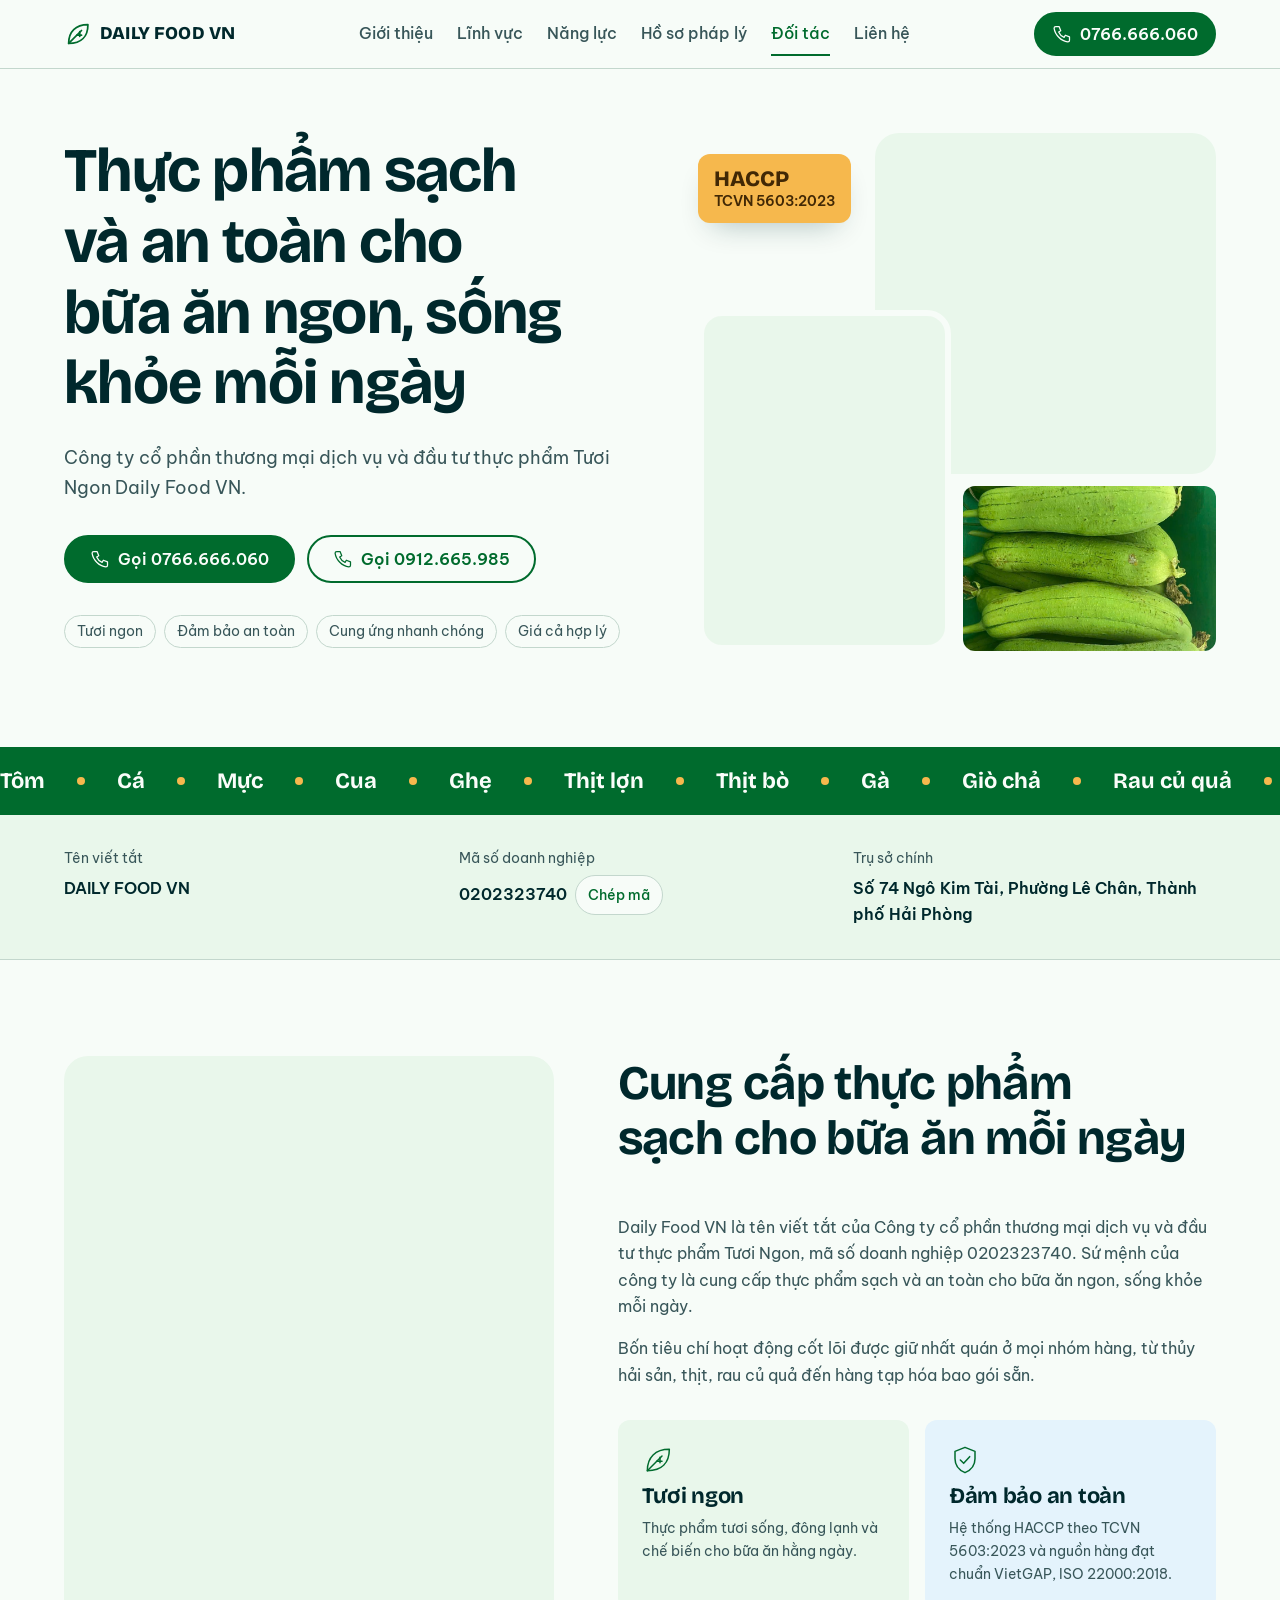
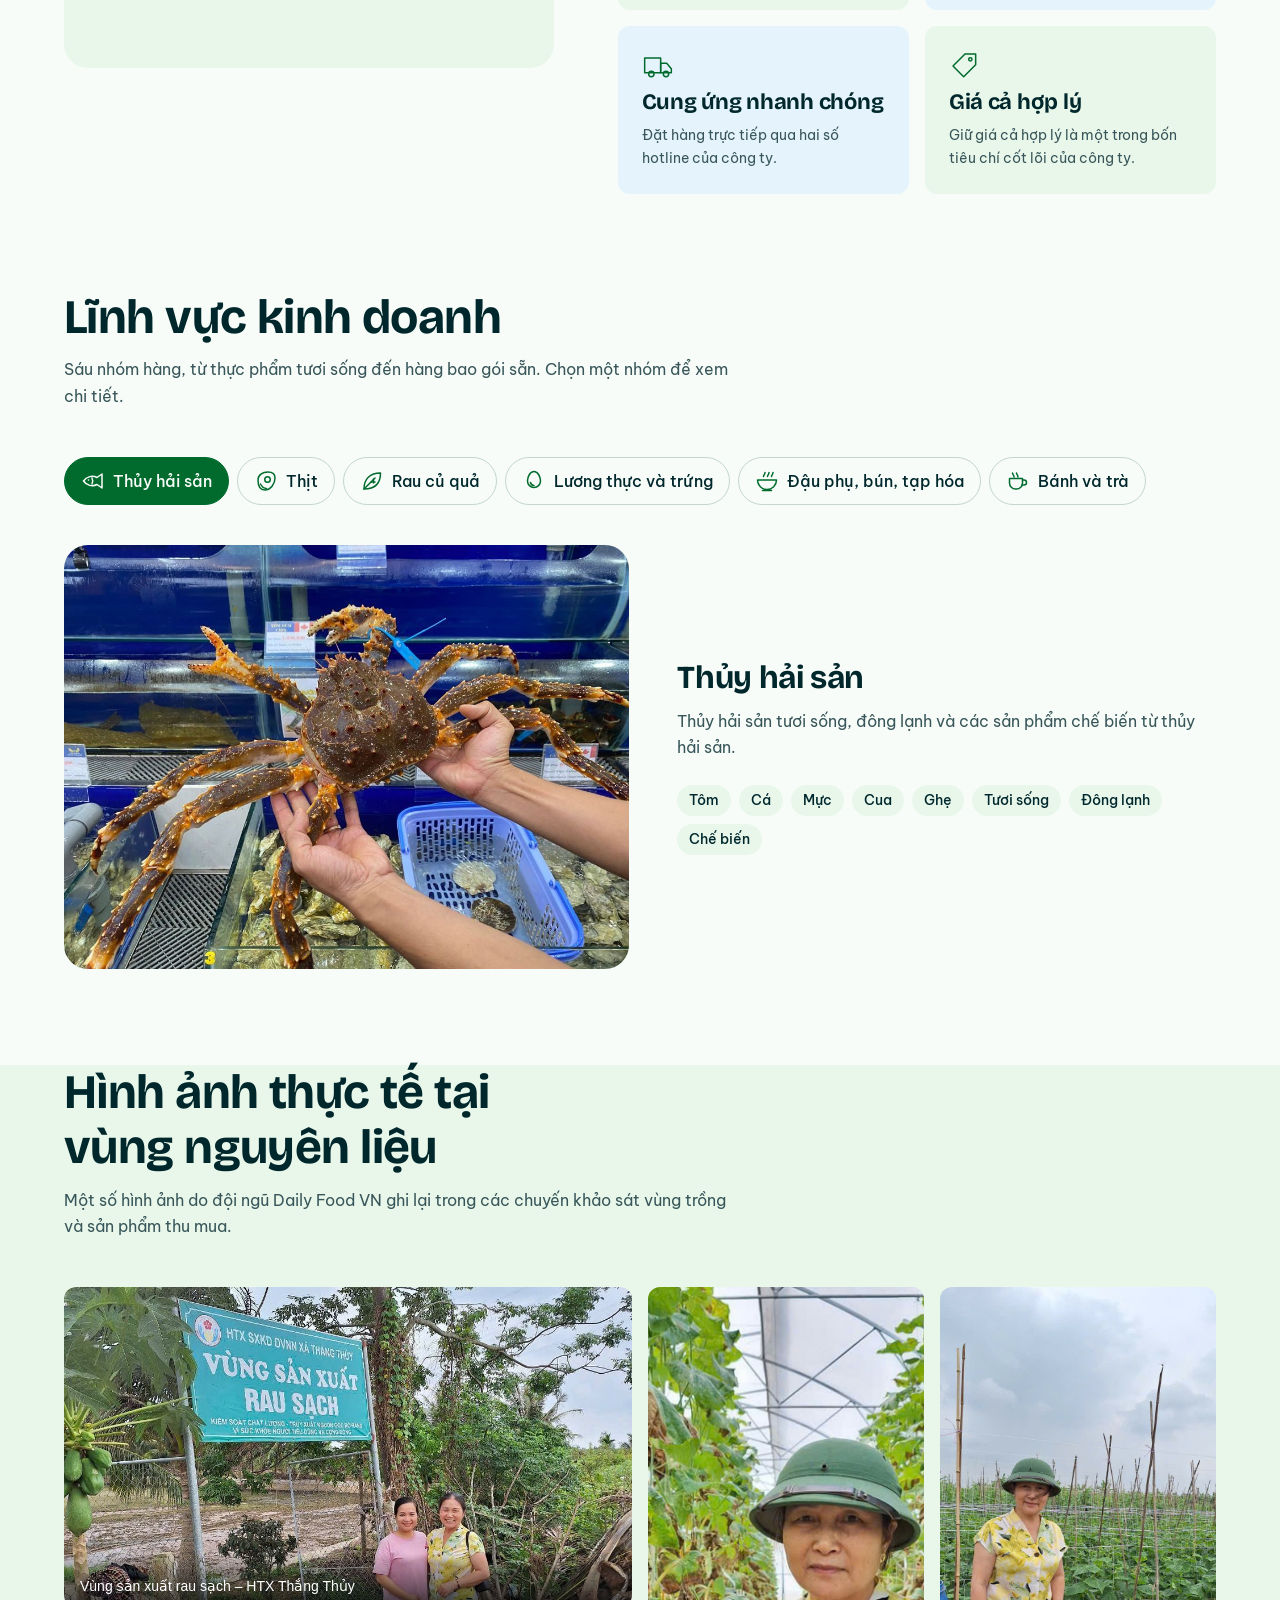
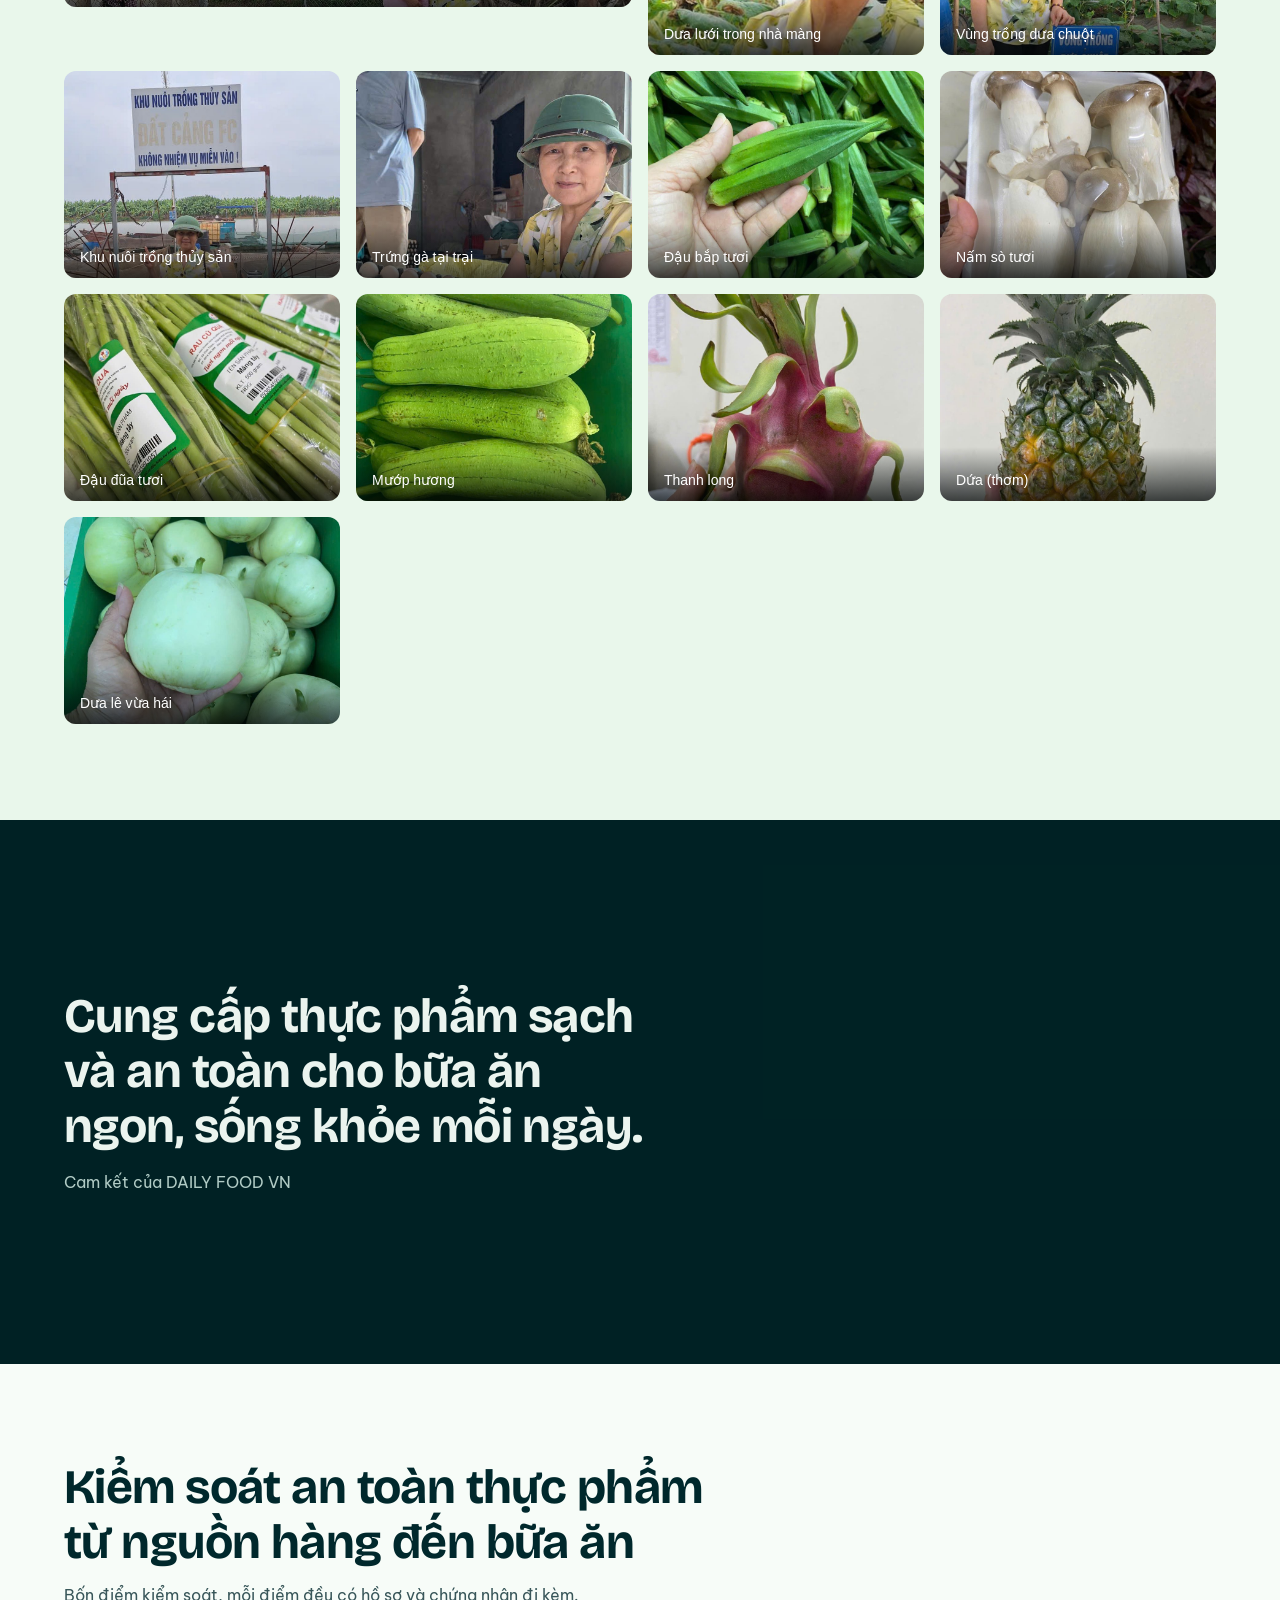
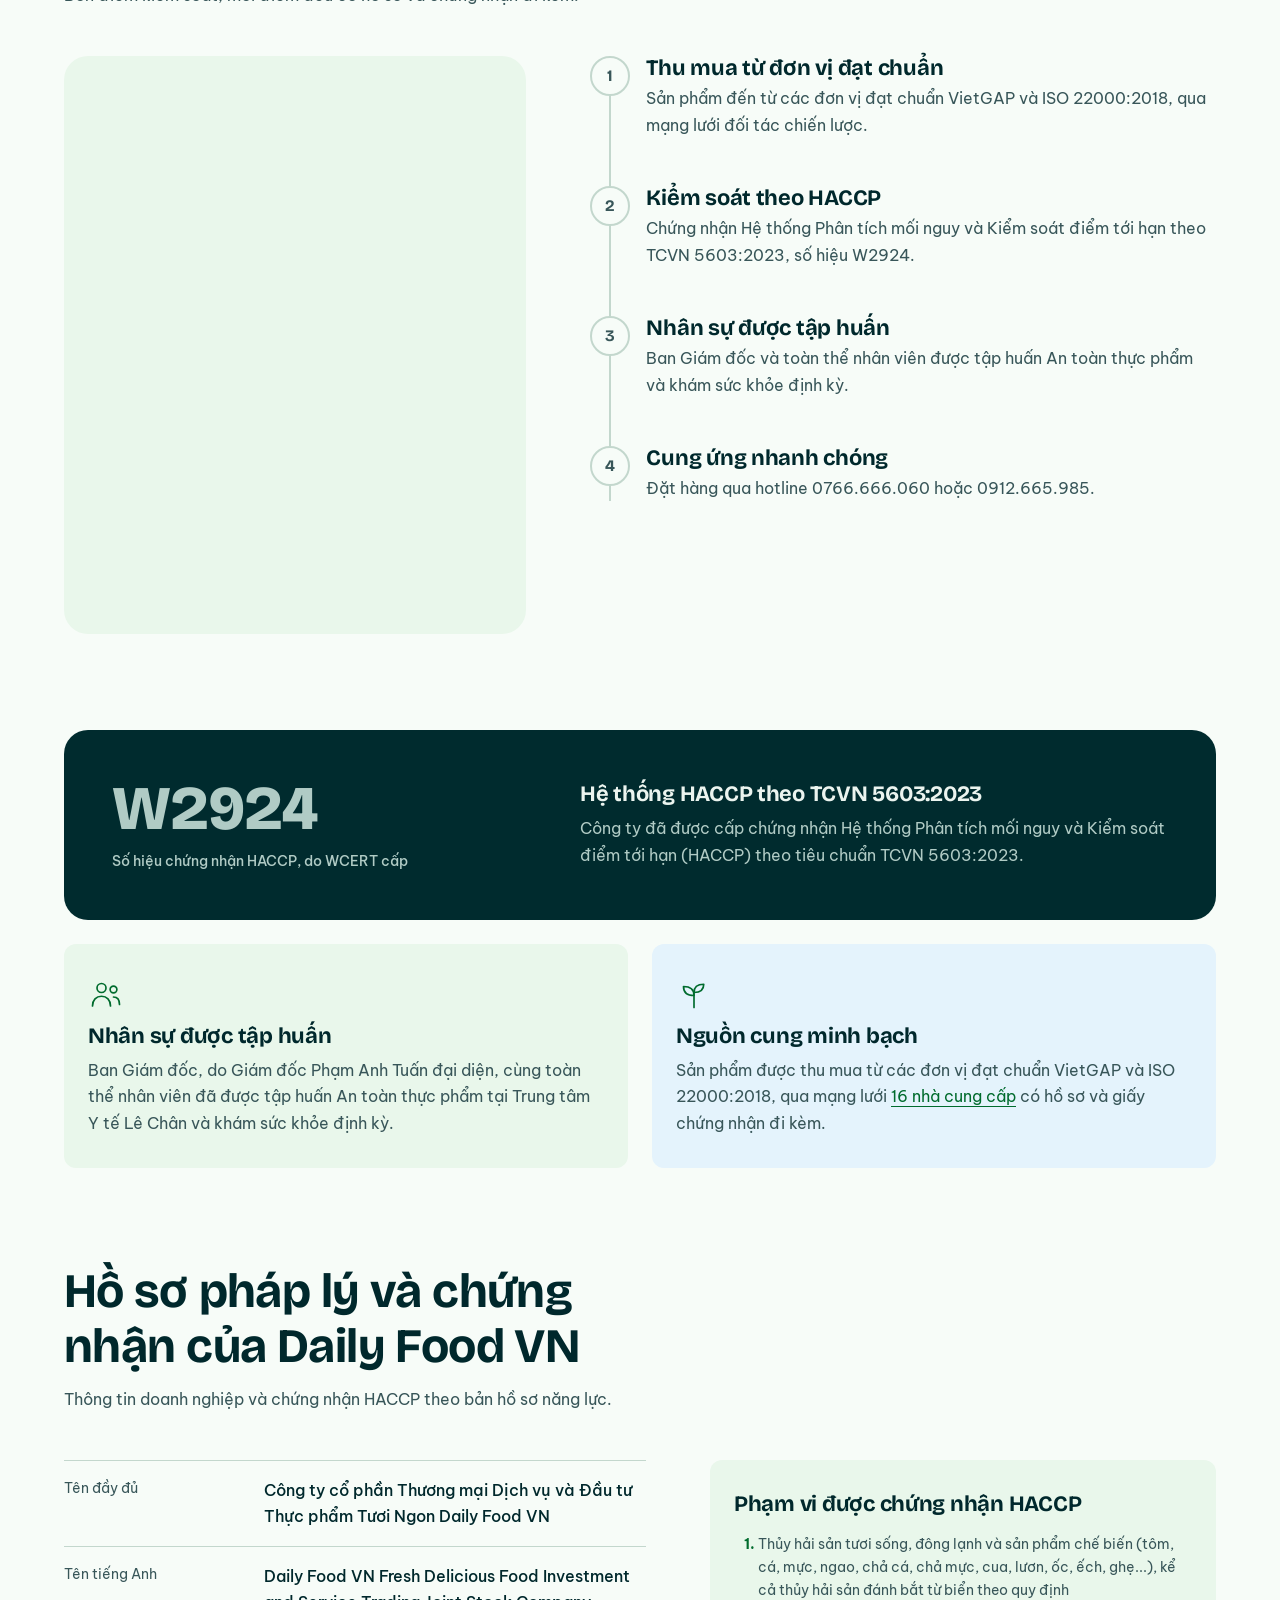
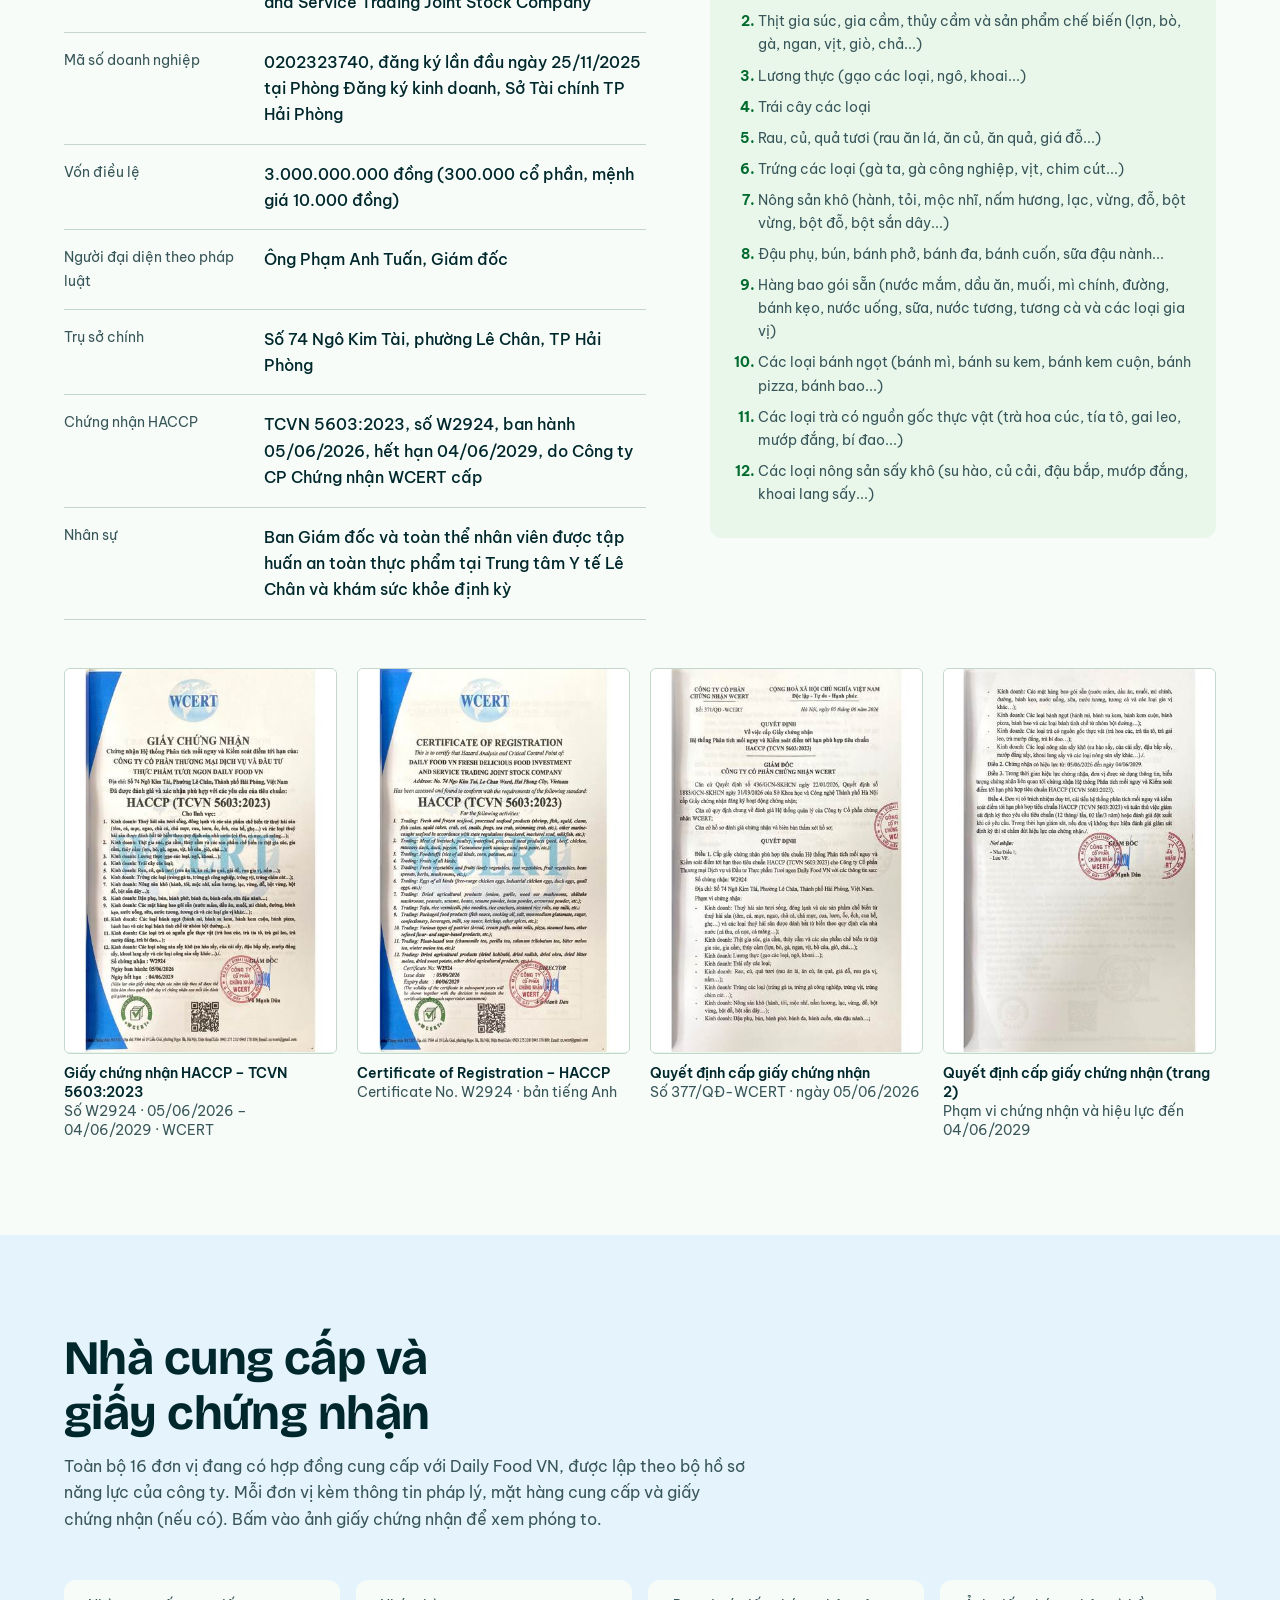
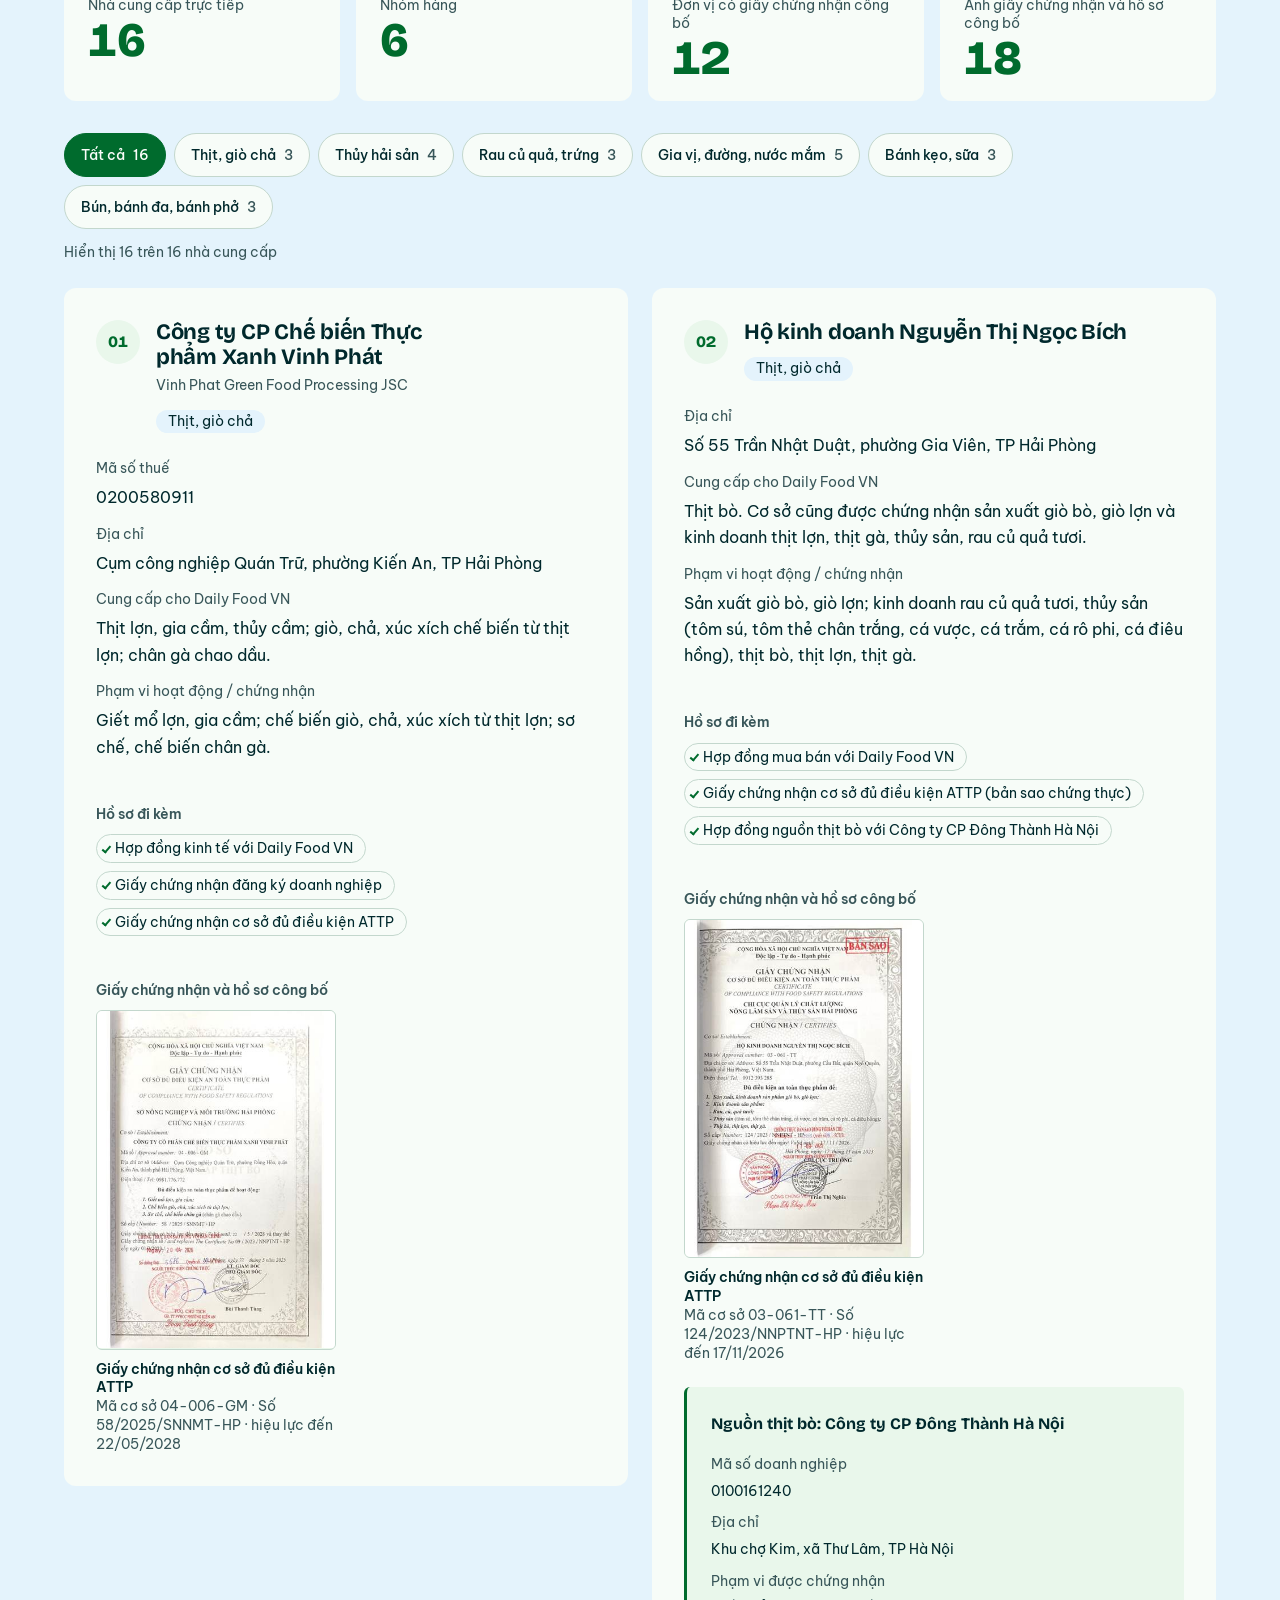
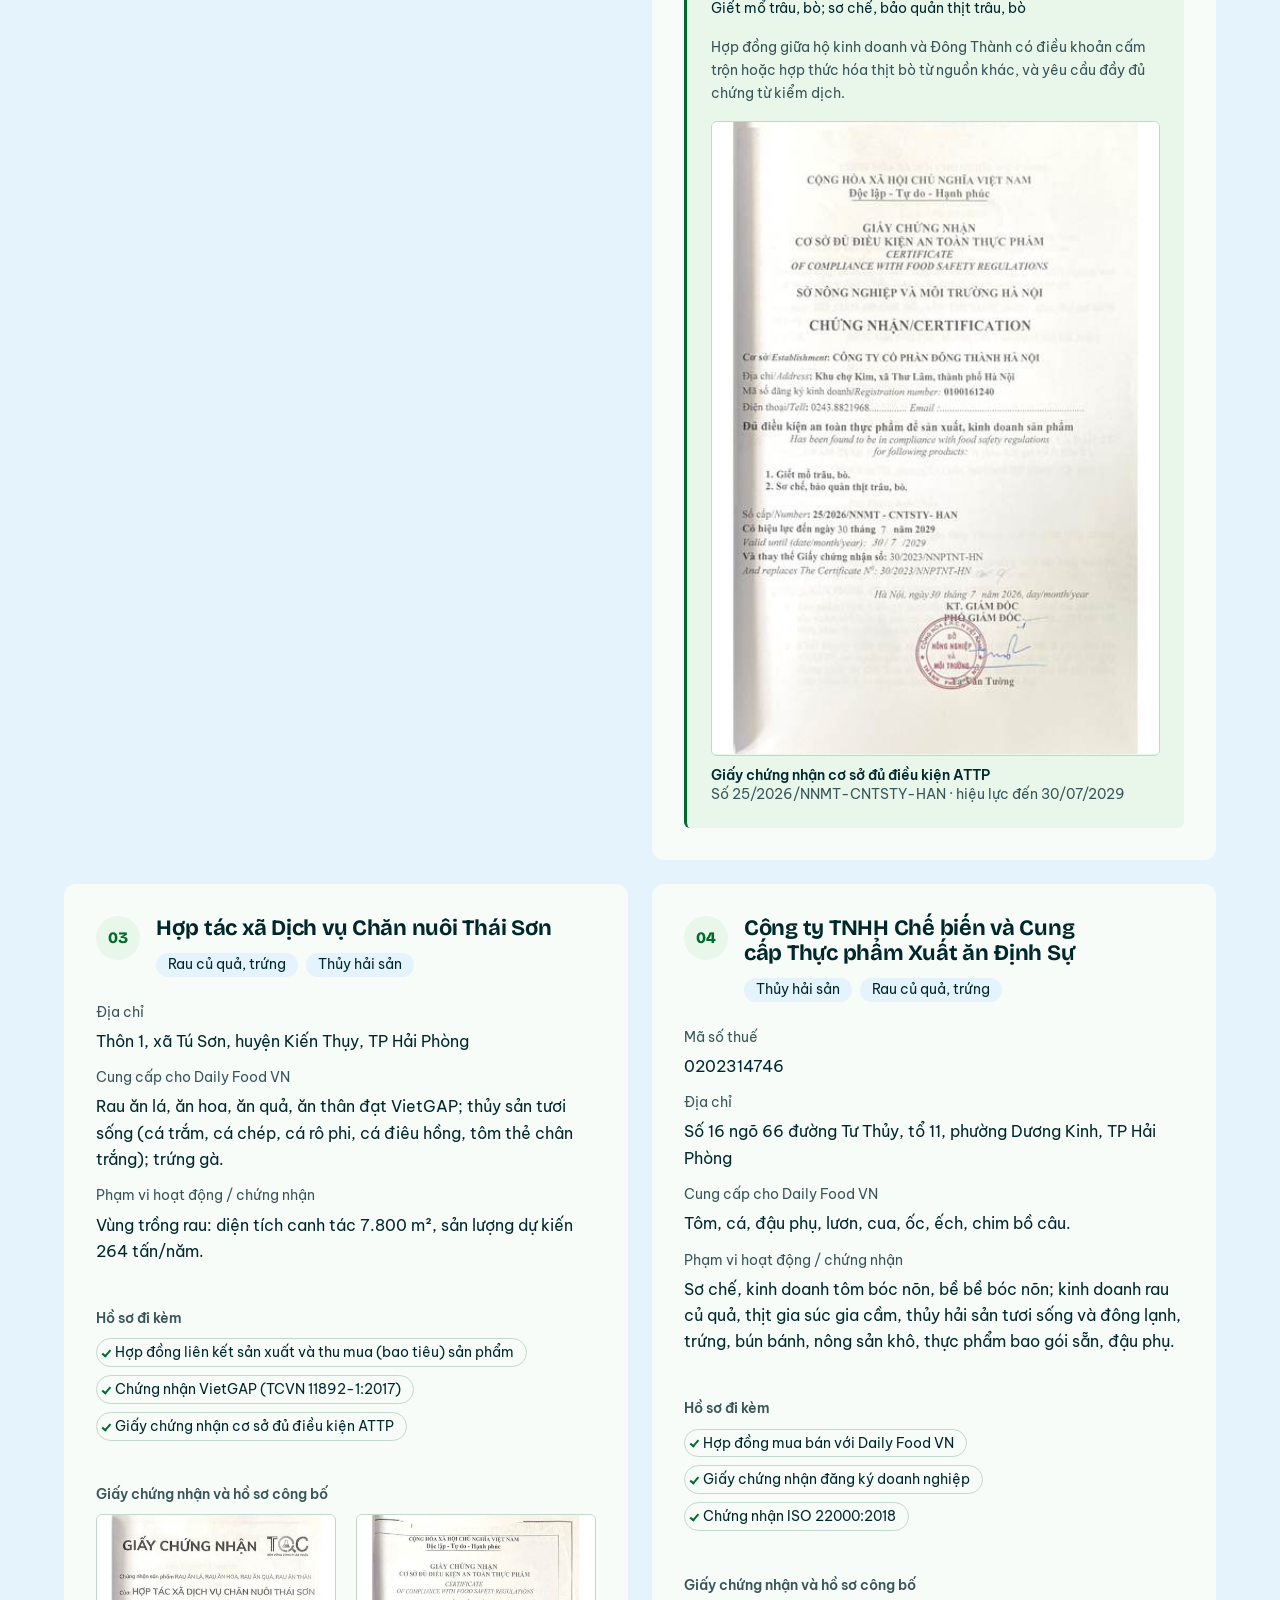
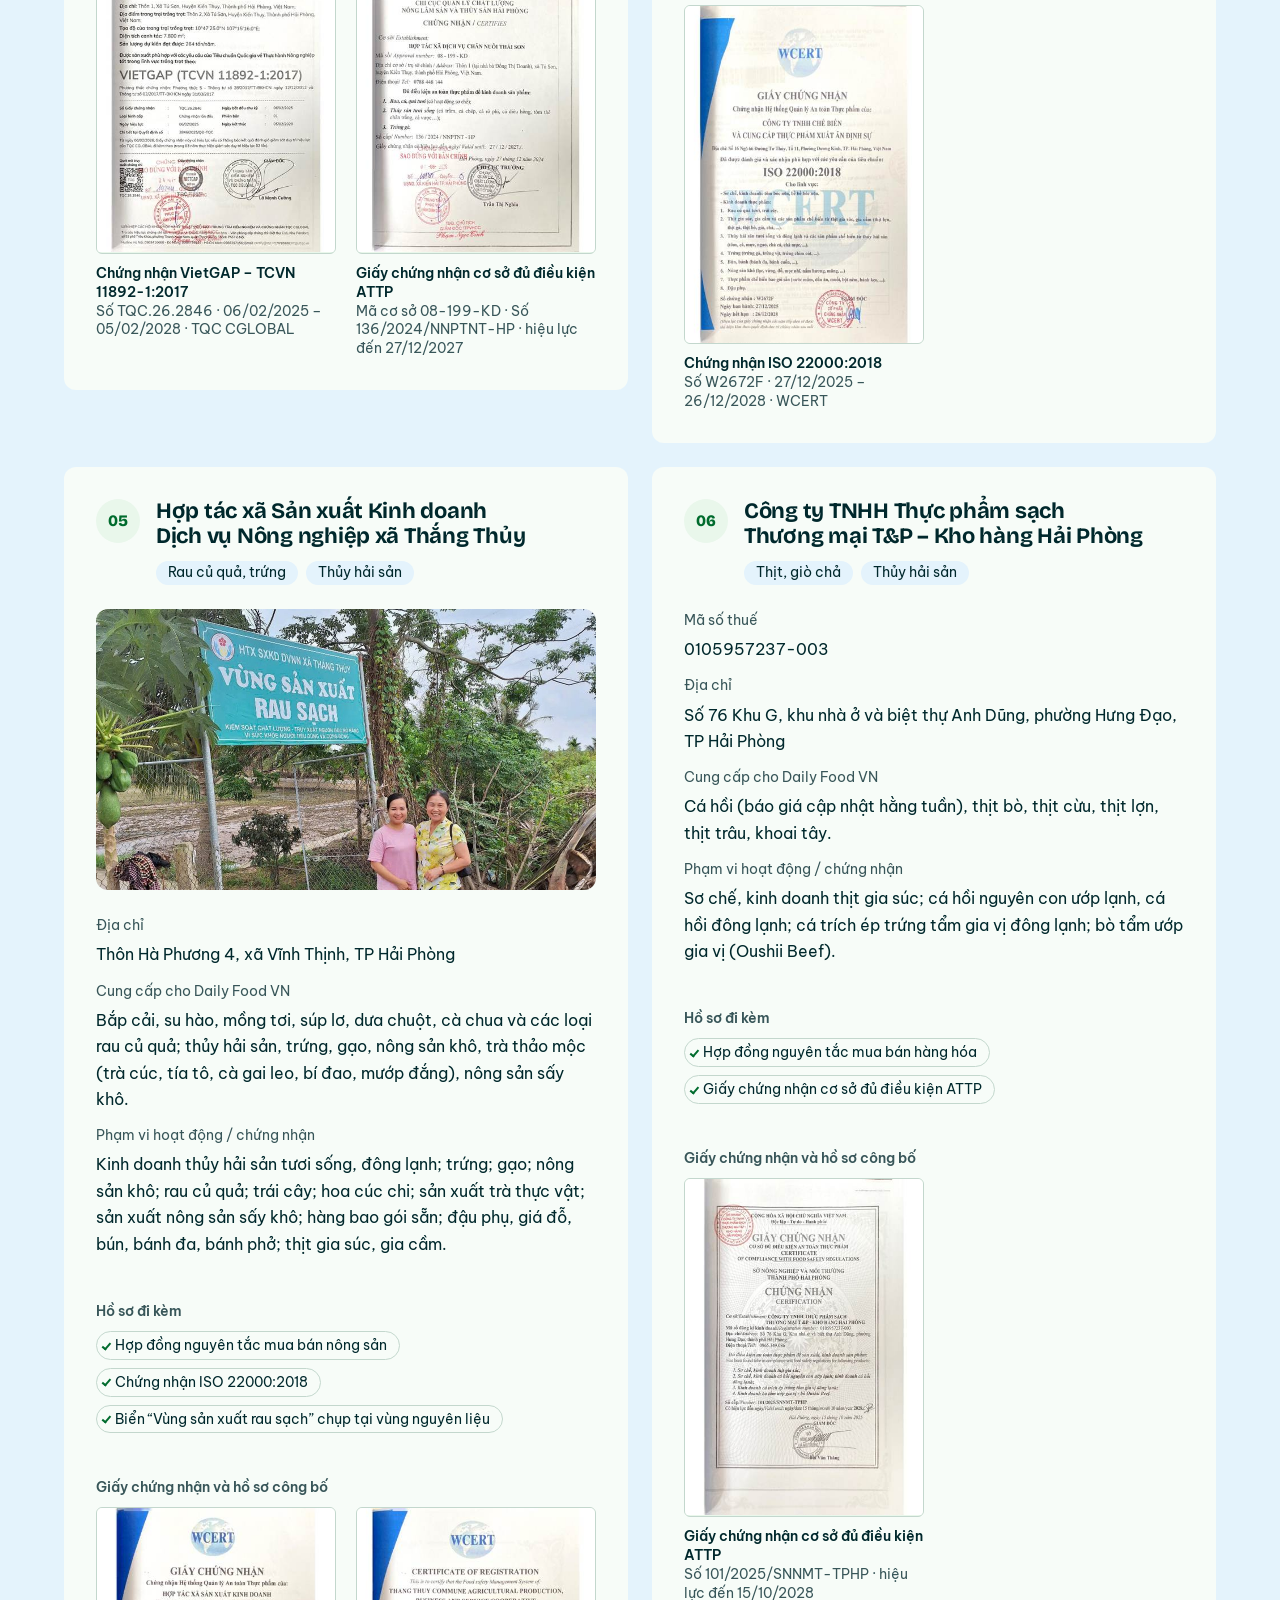
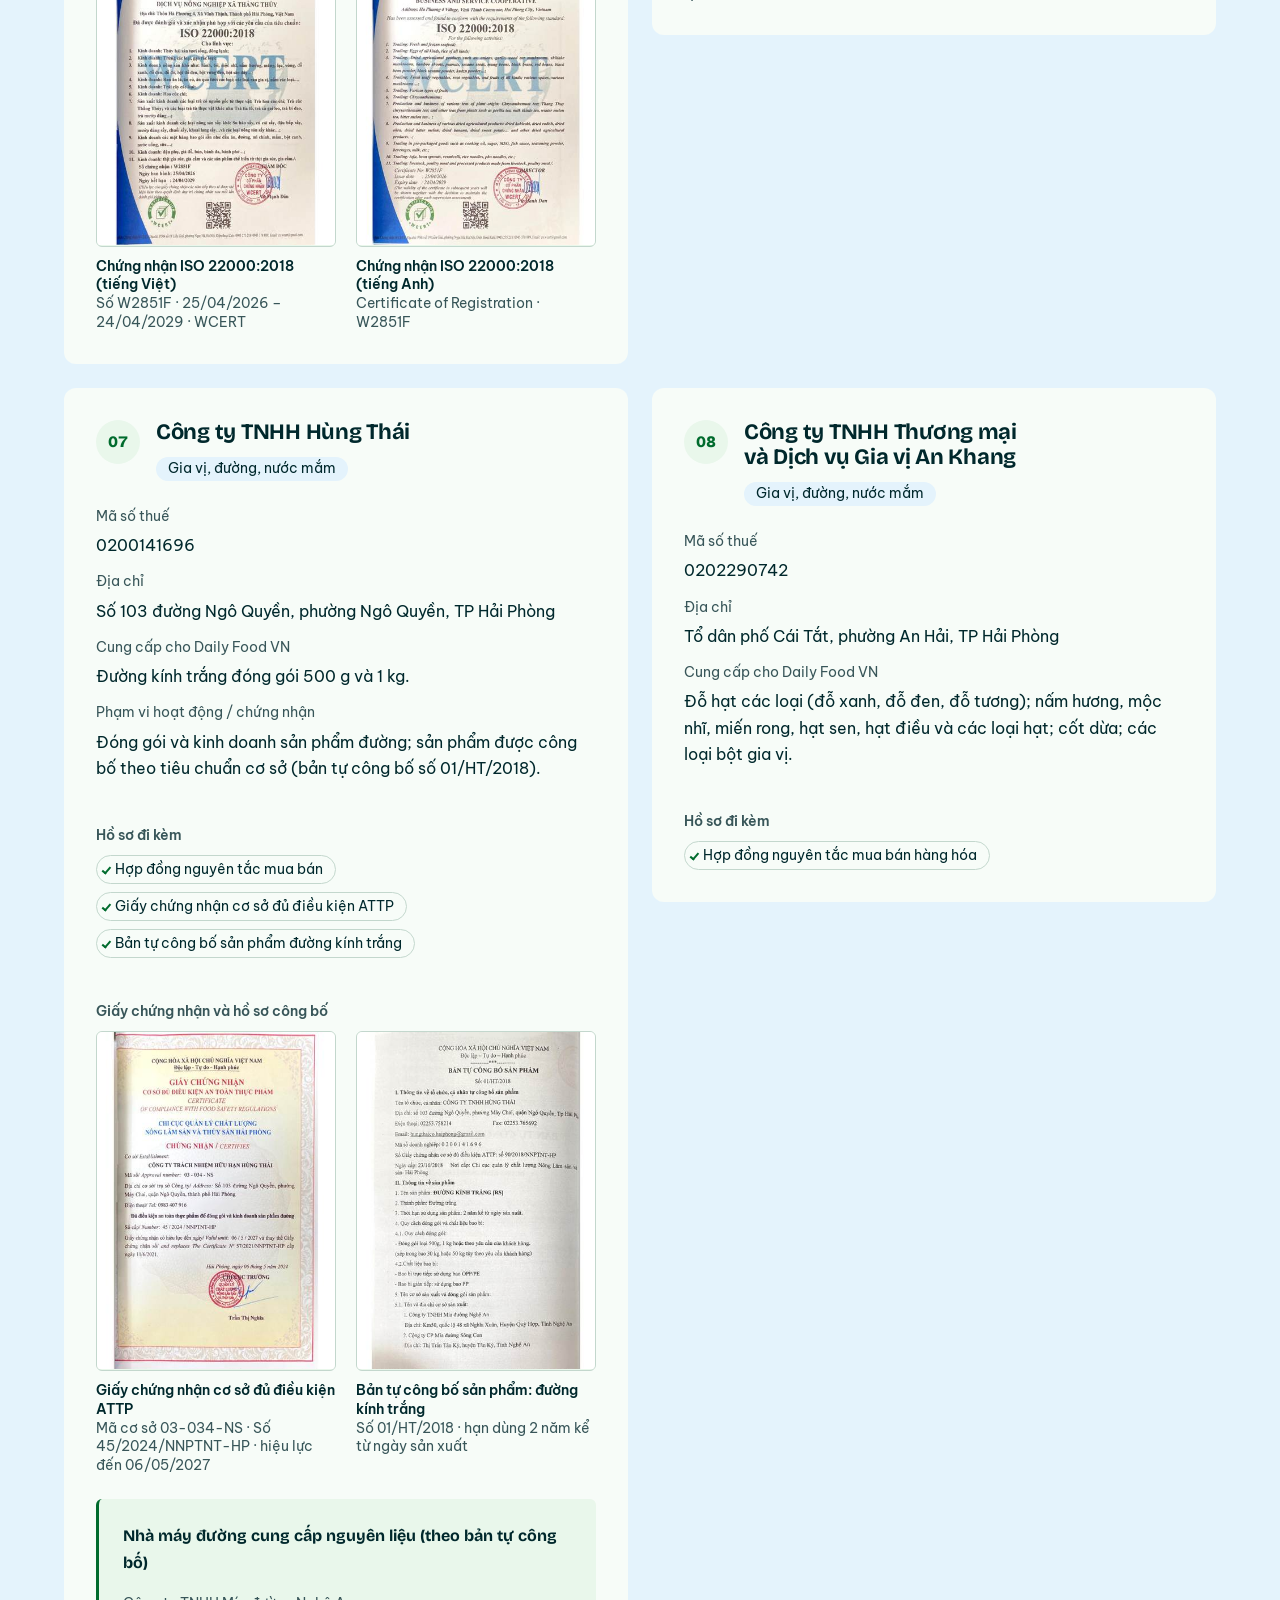
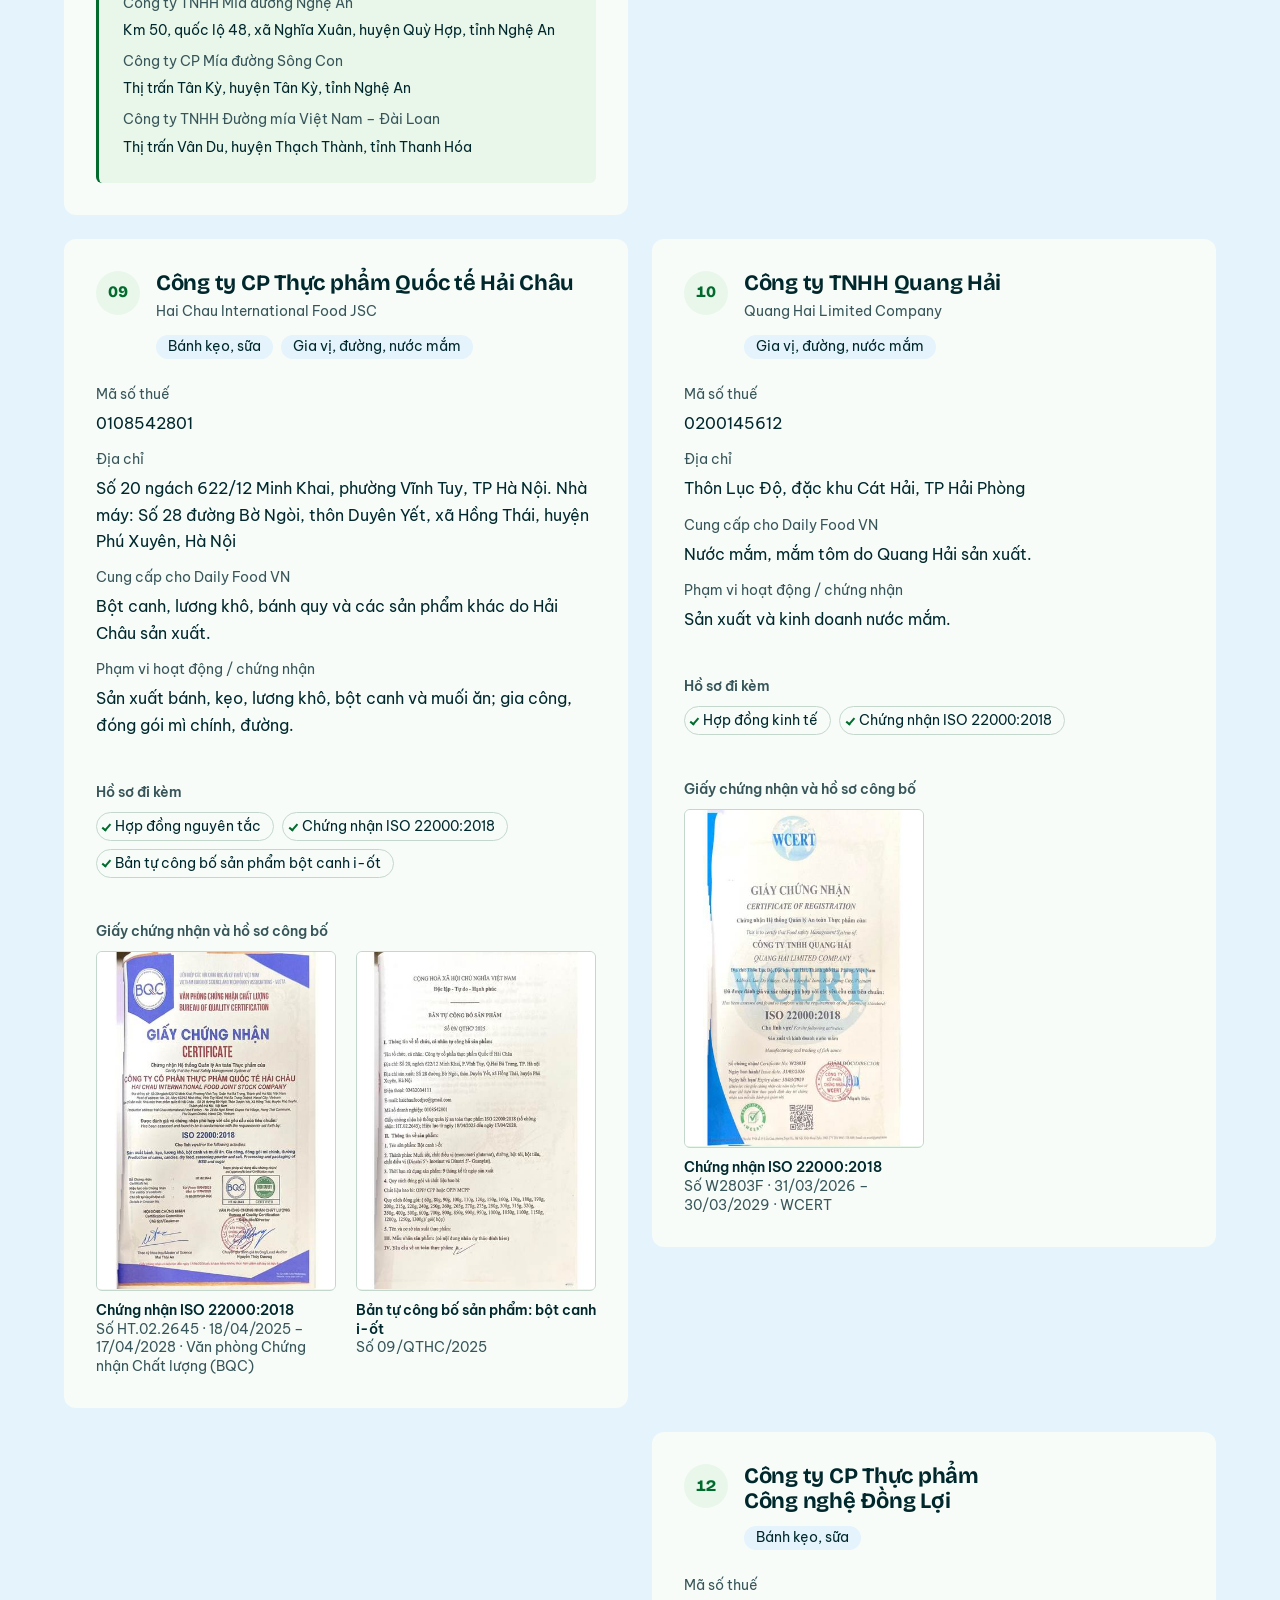
==== commit f57536f1: "Update index.html" ====
--- a/index.html
+++ b/index.html
@@ -37,49 +37,69 @@
   }
   </script>
   <style id="fix-cert-grid">
-    /* Mục "Nhà cung cấp và giấy chứng nhận": ảnh giấy chứng nhận giữ đúng tỉ lệ A4, đủ rộng để đọc.
-       Chỉ áp dụng trong #doi-tac nên không ảnh hưởng các phần khác của trang. */
+    /* Ảnh giấy chứng nhận ở mục "Hồ sơ pháp lý" và "Nhà cung cấp và giấy chứng nhận":
+       giữ đúng tỉ lệ A4, đủ rộng để đọc. Chỉ áp dụng trong #ho-so-phap-ly và #doi-tac.
+       Dùng !important để chắc chắn thắng mọi quy tắc cũ trong assets/css/style.css. */
     #doi-tac .sup__certs,
-    #doi-tac .sup__chain { min-width: 0; }
-
-    #doi-tac .cert-row {
-      display: grid;
-      grid-template-columns: repeat(auto-fill, minmax(min(100%, 210px), 1fr));
-      gap: 20px 16px;
-      align-items: start;
-      width: 100%;
-      max-width: 100%;
-      overflow: visible;
-      scroll-snap-type: none;
+    #doi-tac .sup__chain,
+    #ho-so-phap-ly .wrap { min-width: 0 !important; }
+
+    #doi-tac .cert-row,
+    #ho-so-phap-ly .cert-row {
+      display: grid !important;
+      grid-template-columns: repeat(auto-fill, minmax(min(100%, 220px), 1fr)) !important;
+      grid-auto-flow: row !important;
+      grid-auto-columns: auto !important;
+      grid-template-rows: none !important;
+      gap: 24px 20px !important;
+      align-items: start !important;
+      justify-content: stretch !important;
+      width: 100% !important;
+      max-width: 100% !important;
+      height: auto !important;
+      overflow: visible !important;
+      scroll-snap-type: none !important;
     }
-    #doi-tac .cert-thumb {
-      display: flex;
-      flex: none;
-      flex-direction: column;
-      align-items: stretch;
+    #doi-tac .cert-row .cert-thumb,
+    #ho-so-phap-ly .cert-row .cert-thumb {
+      display: flex !important;
+      flex: none !important;
+      flex-direction: column !important;
+      align-items: stretch !important;
       gap: 10px;
-      width: 100%;
-      min-width: 0;
-      max-width: none;
-      height: auto;
-      max-height: none;
+      width: 100% !important;
+      min-width: 0 !important;
+      max-width: none !important;
+      height: auto !important;
+      min-height: 0 !important;
+      max-height: none !important;
+      aspect-ratio: auto !important;
       text-align: left;
     }
-    #doi-tac .cert-thumb img {
-      display: block;
-      width: 100%;
-      max-width: none;
-      height: auto;
-      max-height: none;
-      aspect-ratio: 420 / 594;
-      object-fit: contain;
+    #doi-tac .cert-row .cert-thumb img,
+    #ho-so-phap-ly .cert-row .cert-thumb img {
+      display: block !important;
+      flex: none !important;
+      width: 100% !important;
+      min-width: 0 !important;
+      max-width: none !important;
+      height: auto !important;
+      min-height: 0 !important;
+      max-height: none !important;
+      aspect-ratio: 420 / 594 !important;
+      object-fit: contain !important;
+      object-position: center top !important;
     }
-    #doi-tac .cert-thumb > span {
-      display: block;
-      min-width: 0;
+    #doi-tac .cert-row .cert-thumb > span,
+    #ho-so-phap-ly .cert-row .cert-thumb > span {
+      display: block !important;
+      width: 100% !important;
+      min-width: 0 !important;
       overflow-wrap: anywhere;
+      white-space: normal !important;
     }
-    #doi-tac .cert-thumb > span strong { display: block; }
+    #doi-tac .cert-row .cert-thumb > span strong,
+    #ho-so-phap-ly .cert-row .cert-thumb > span strong { display: block; }
   </style>
 </head>
 <body>
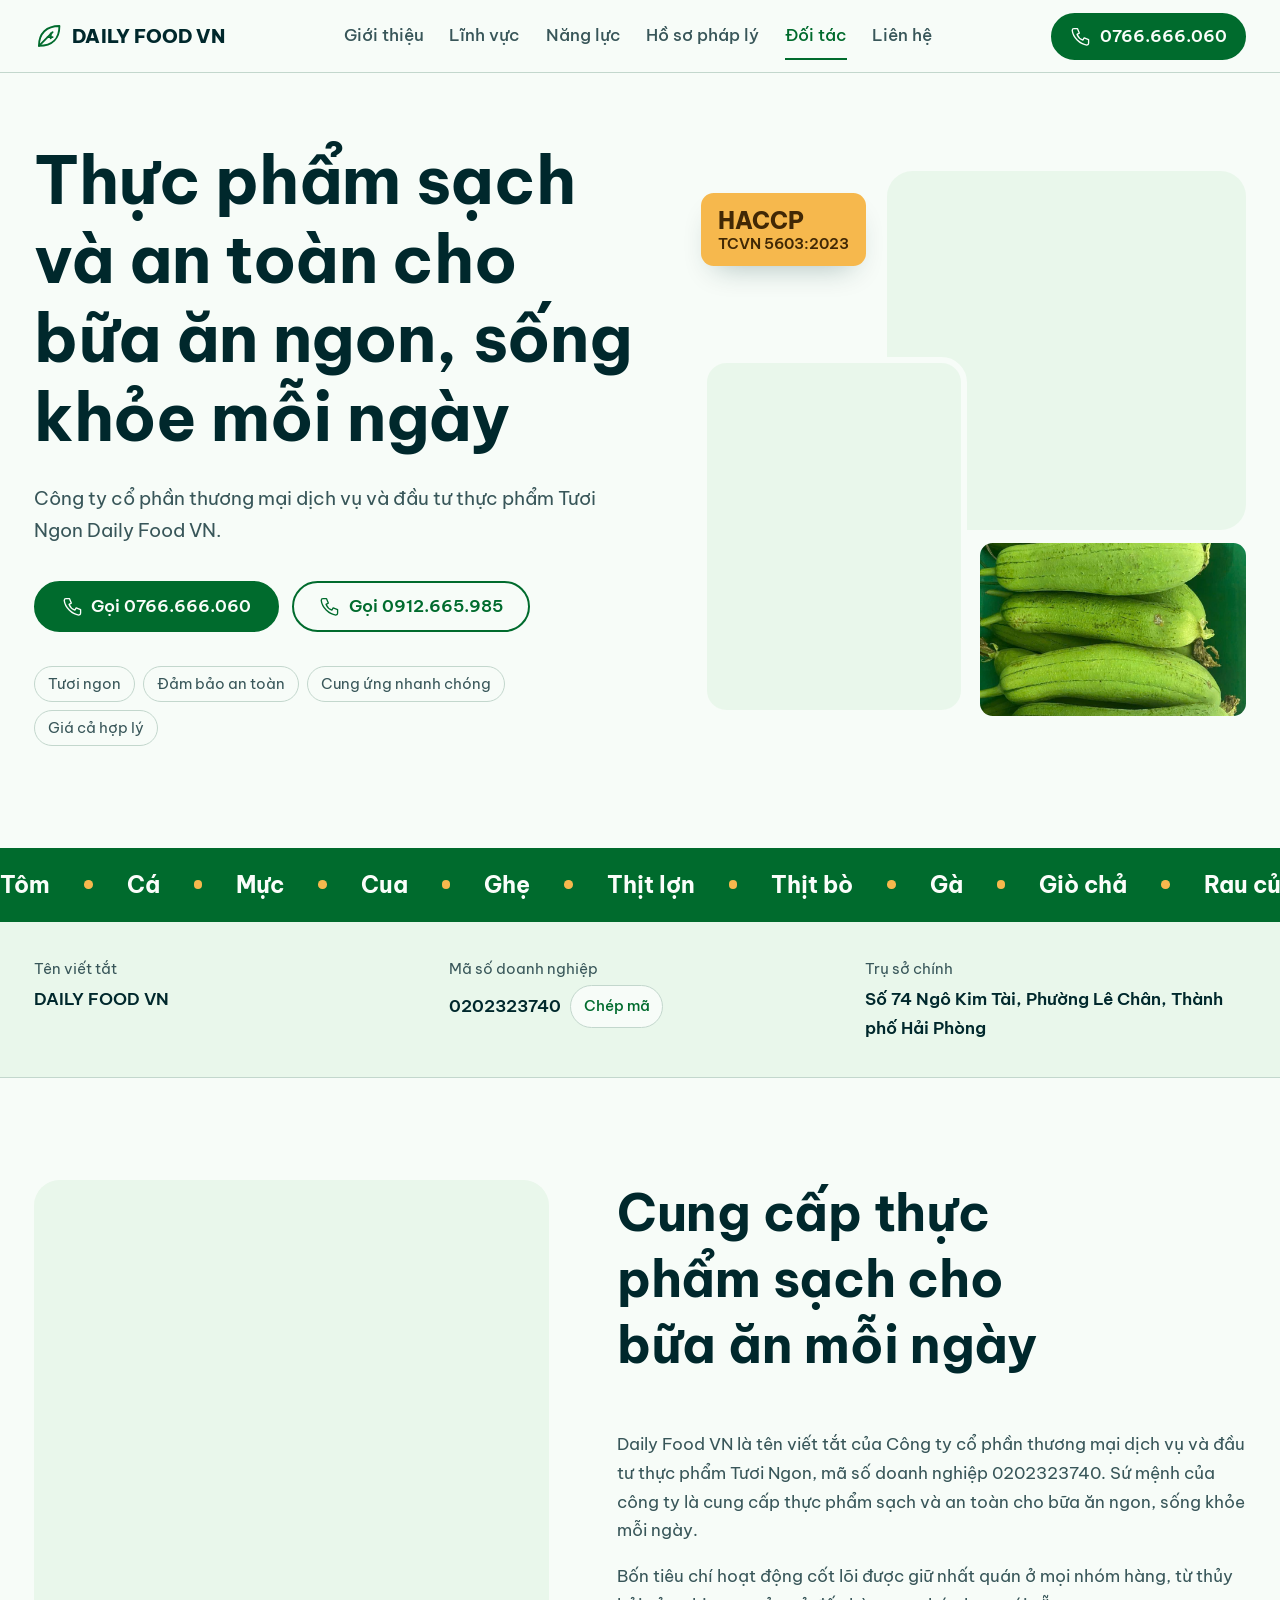
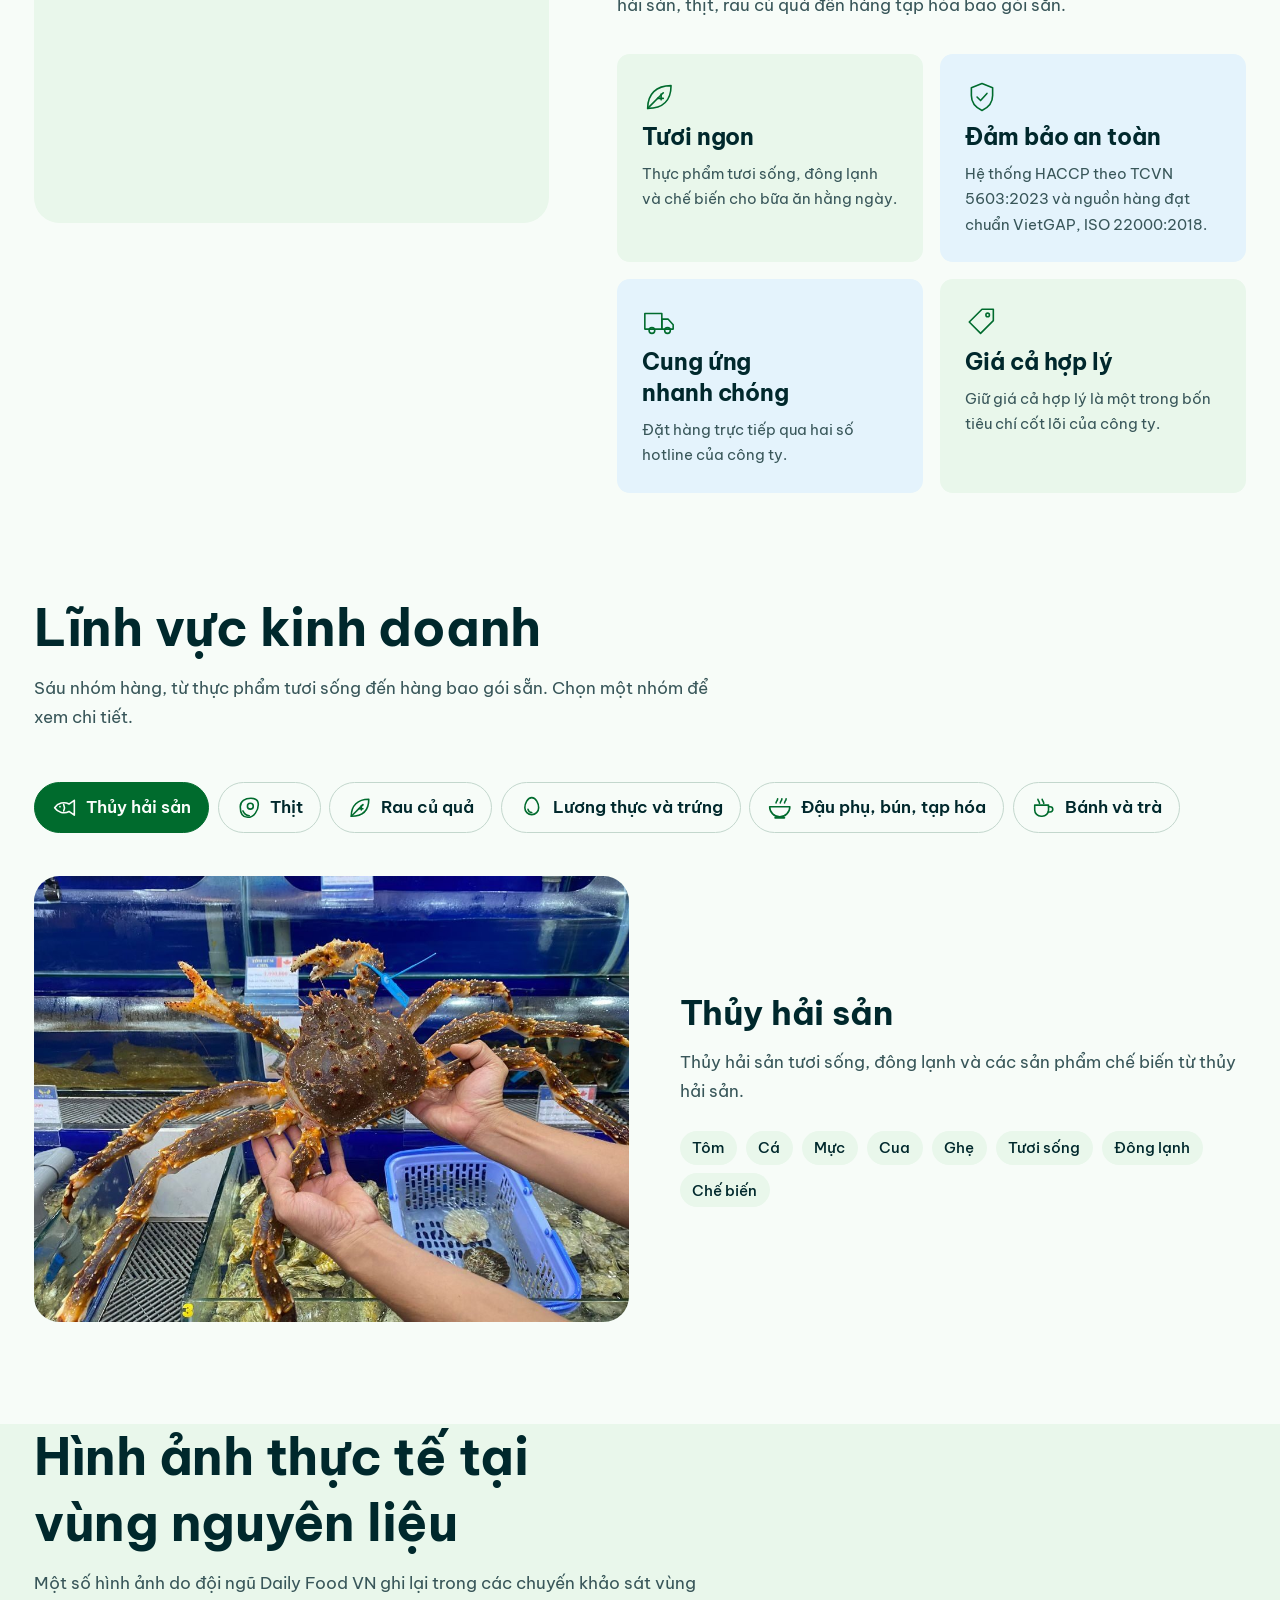
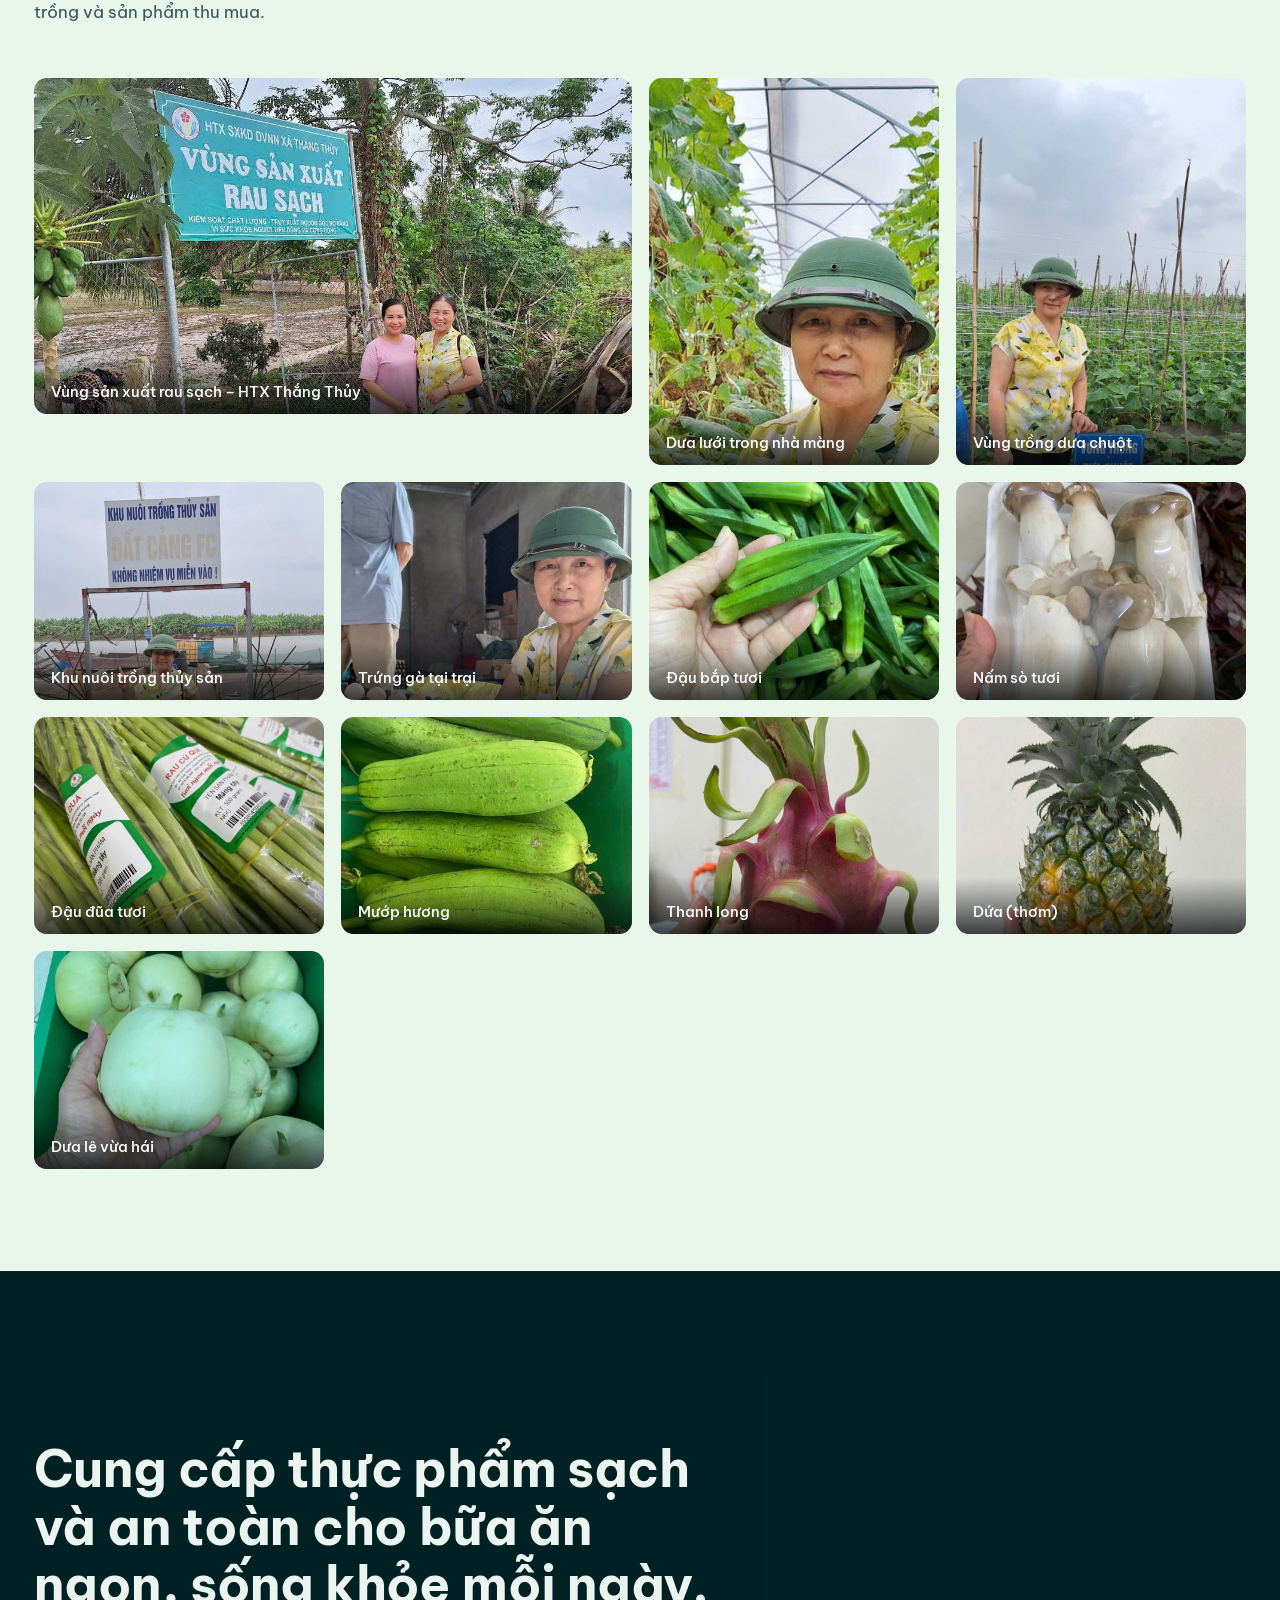
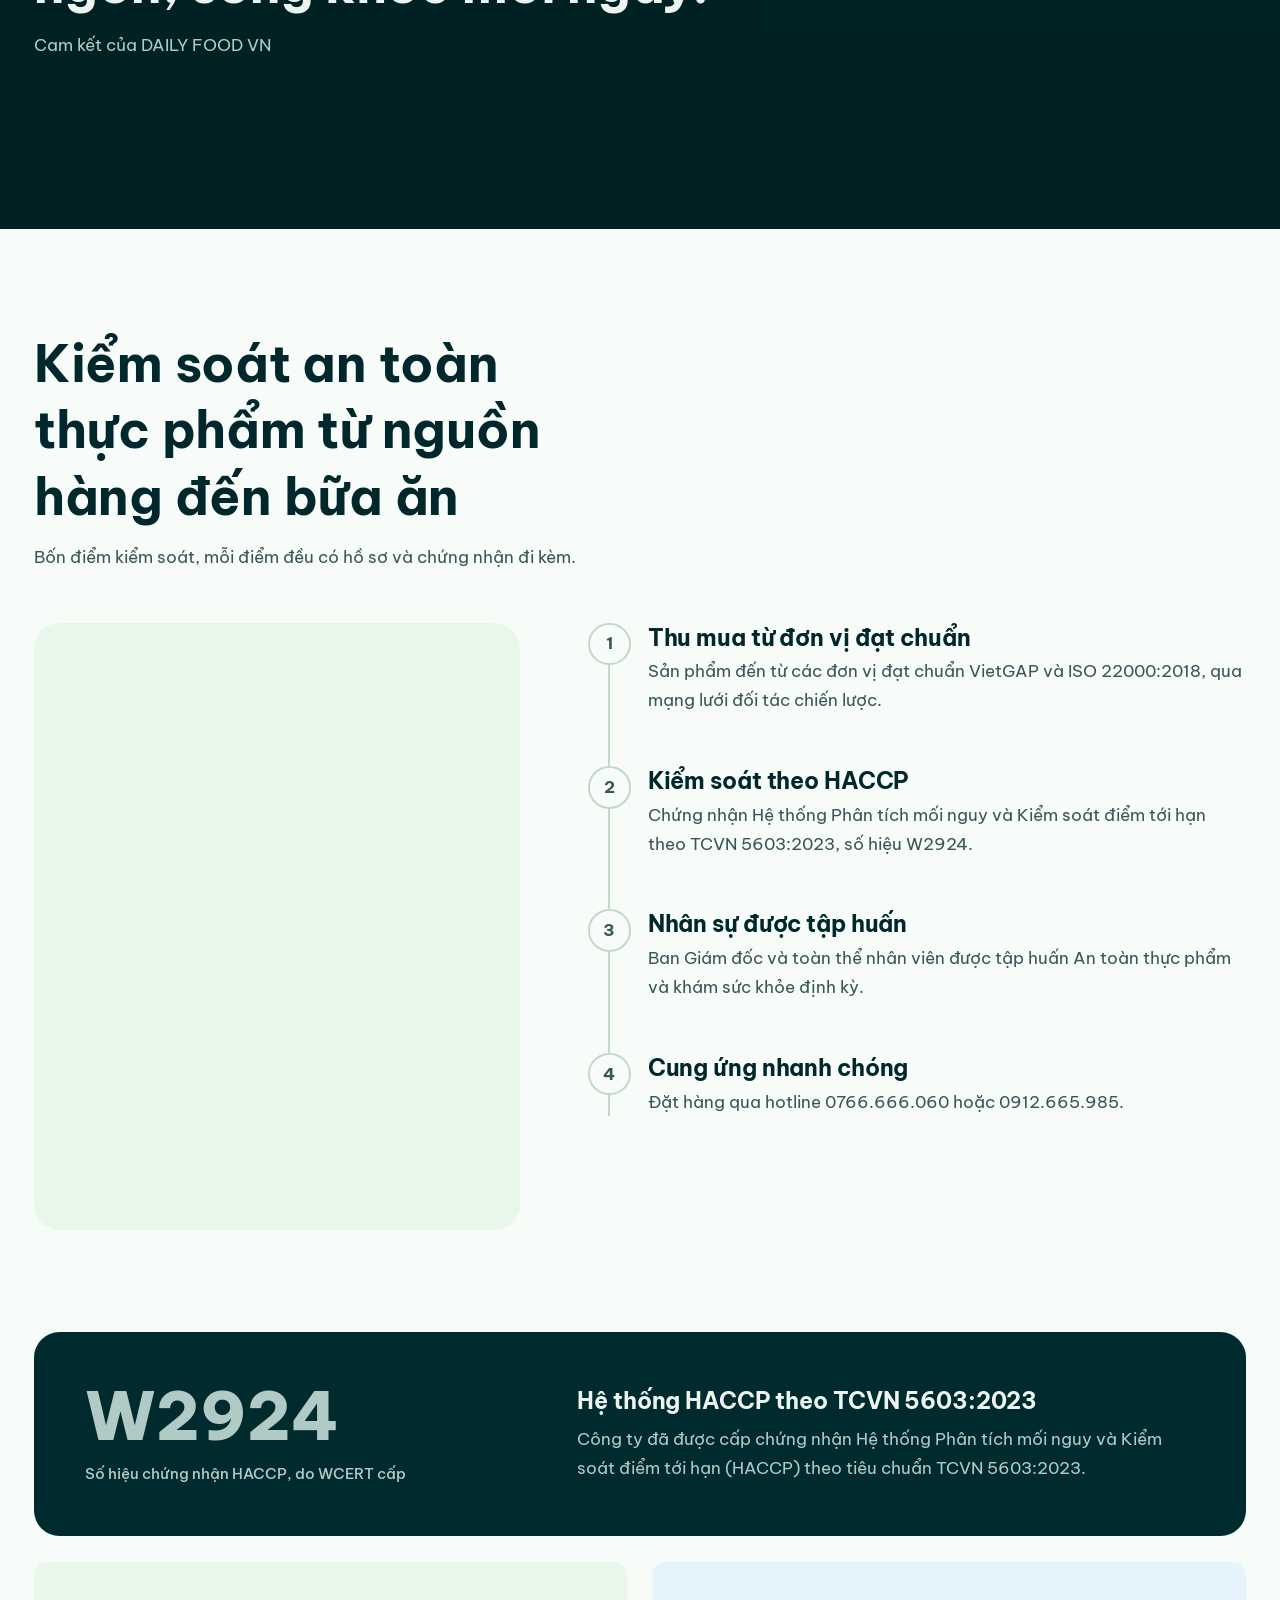
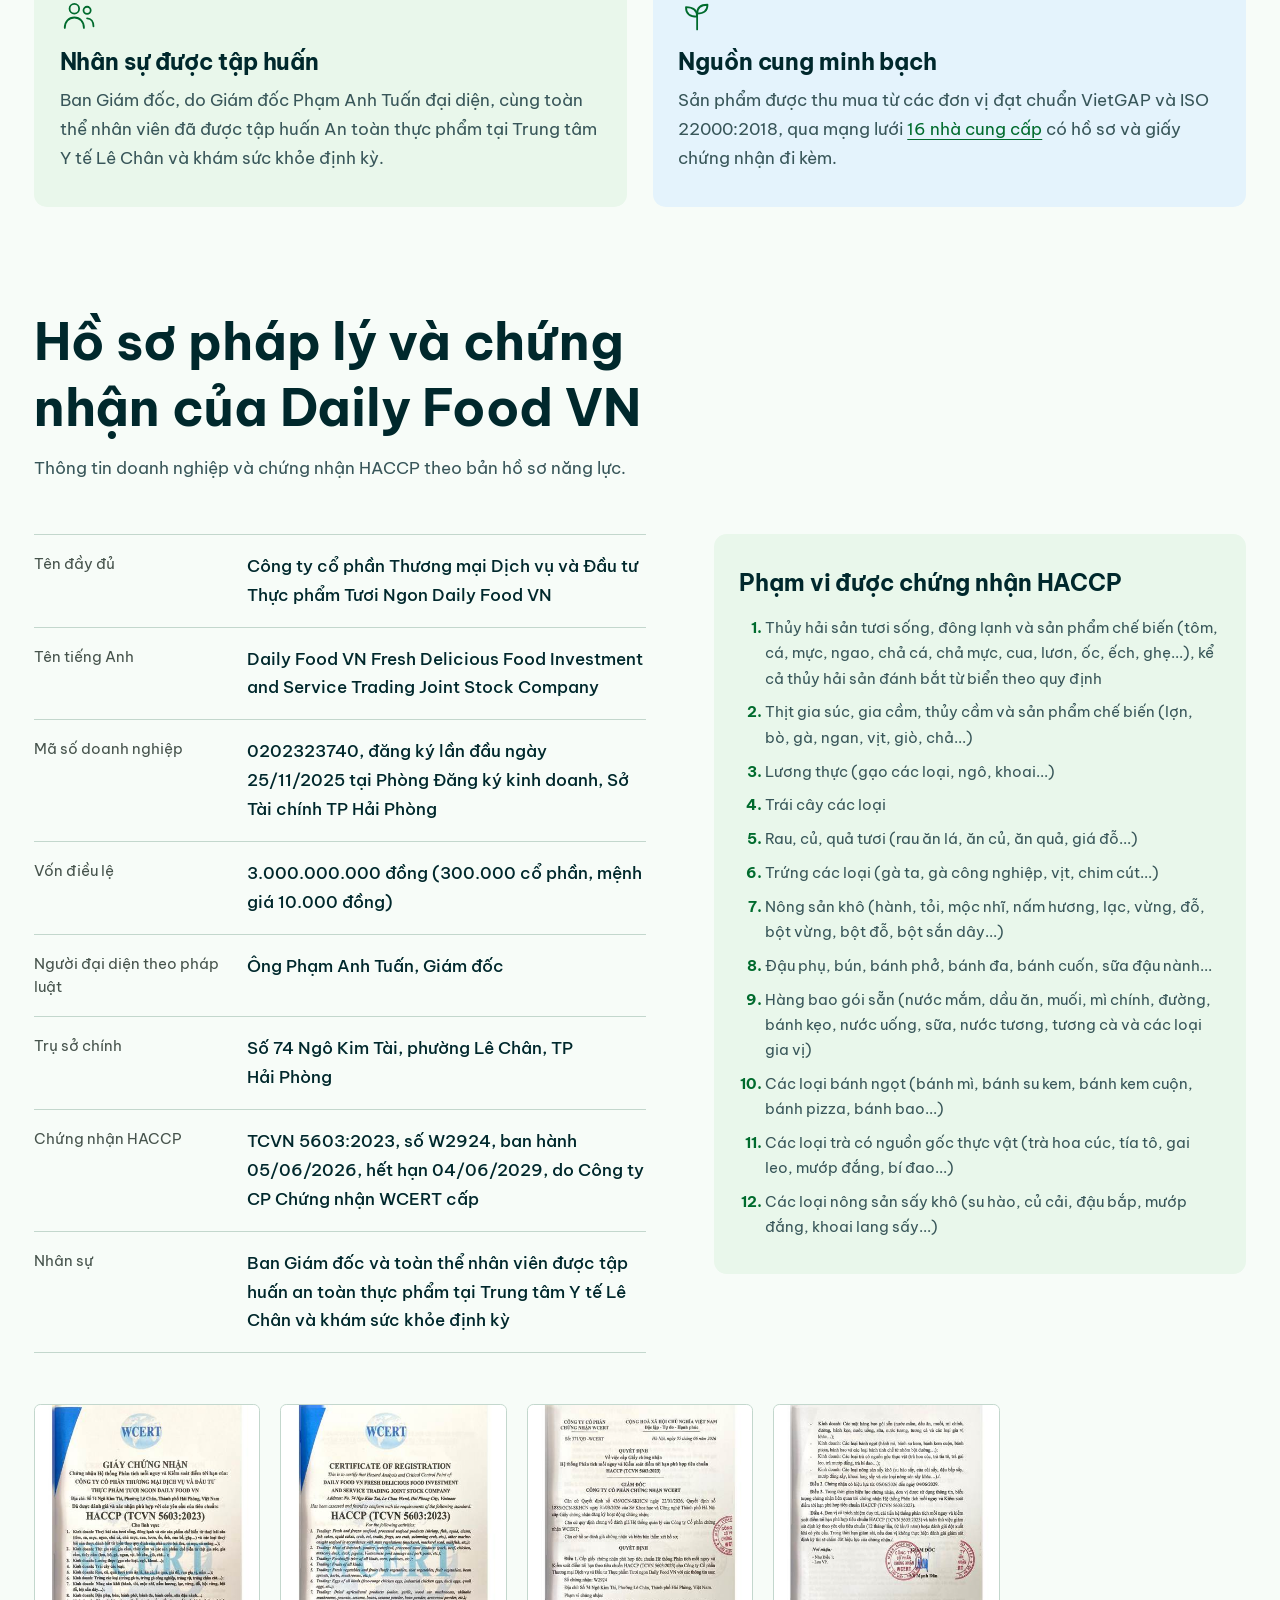
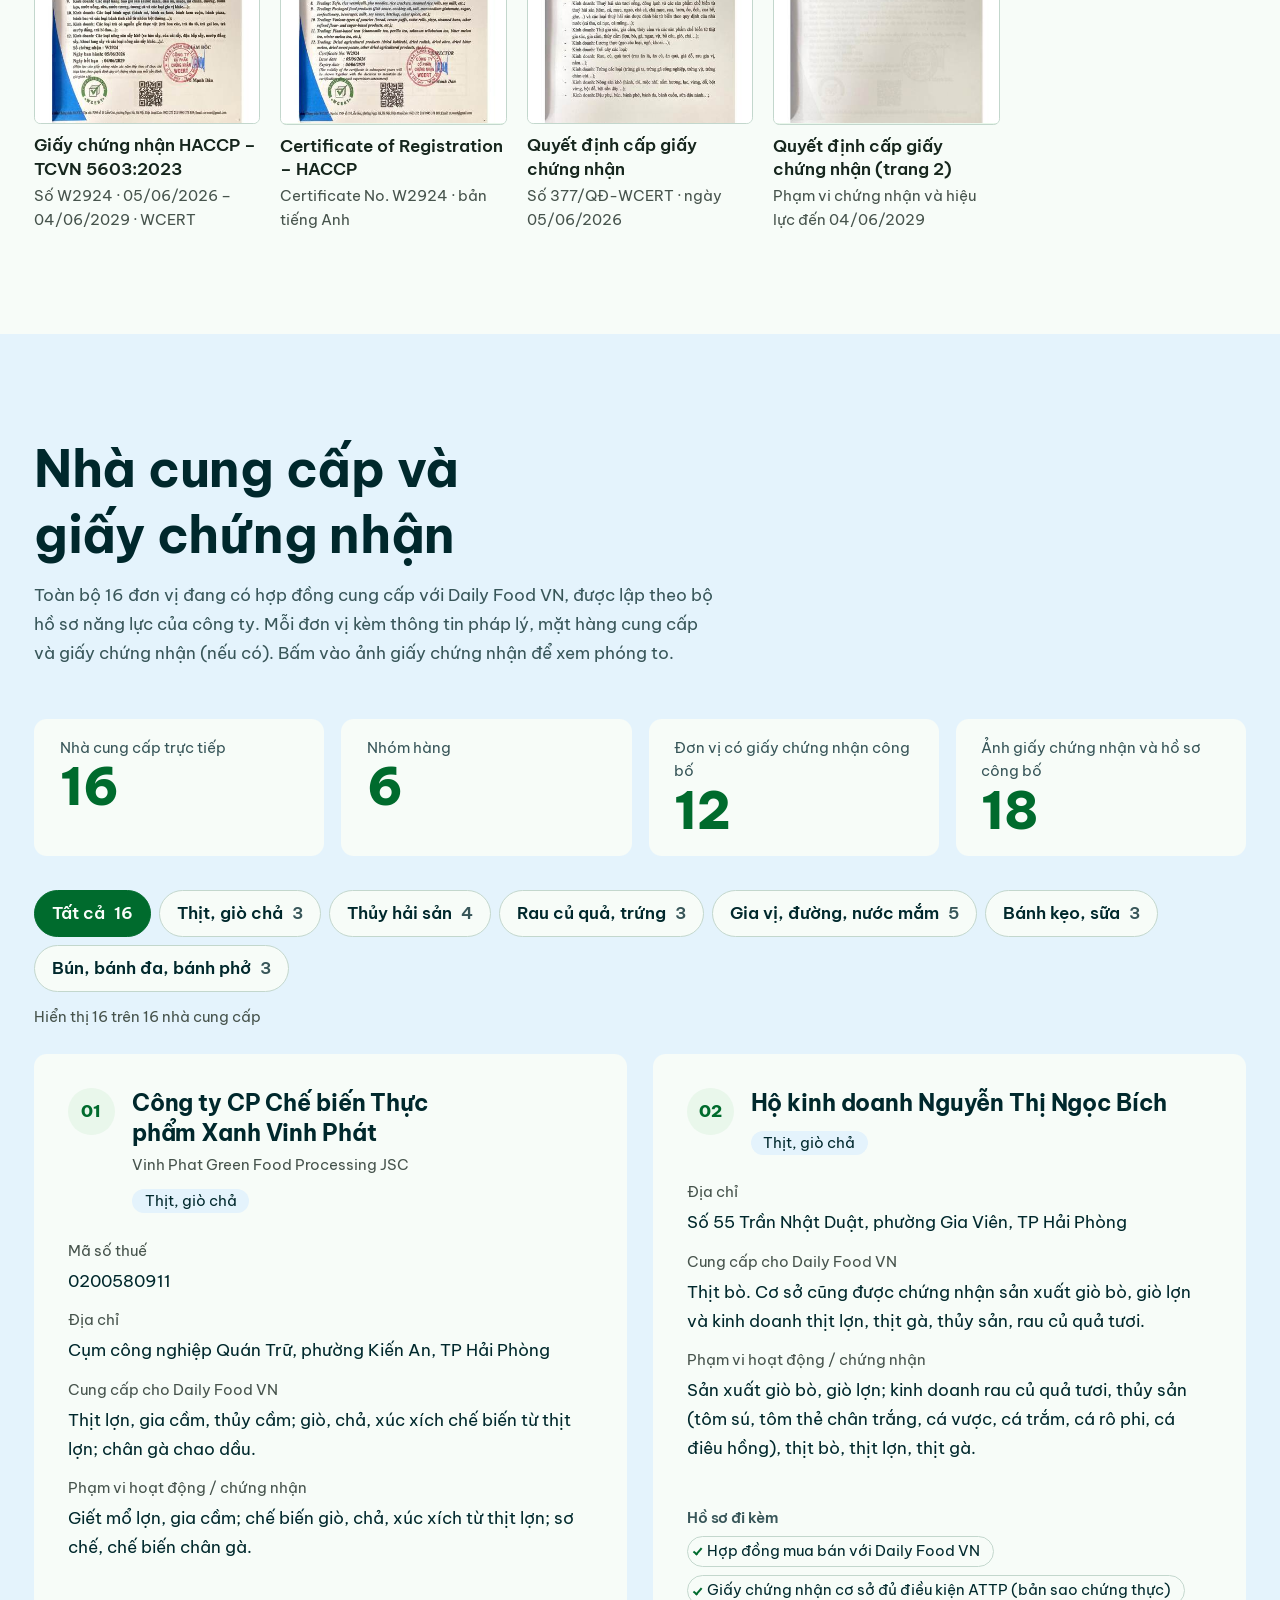
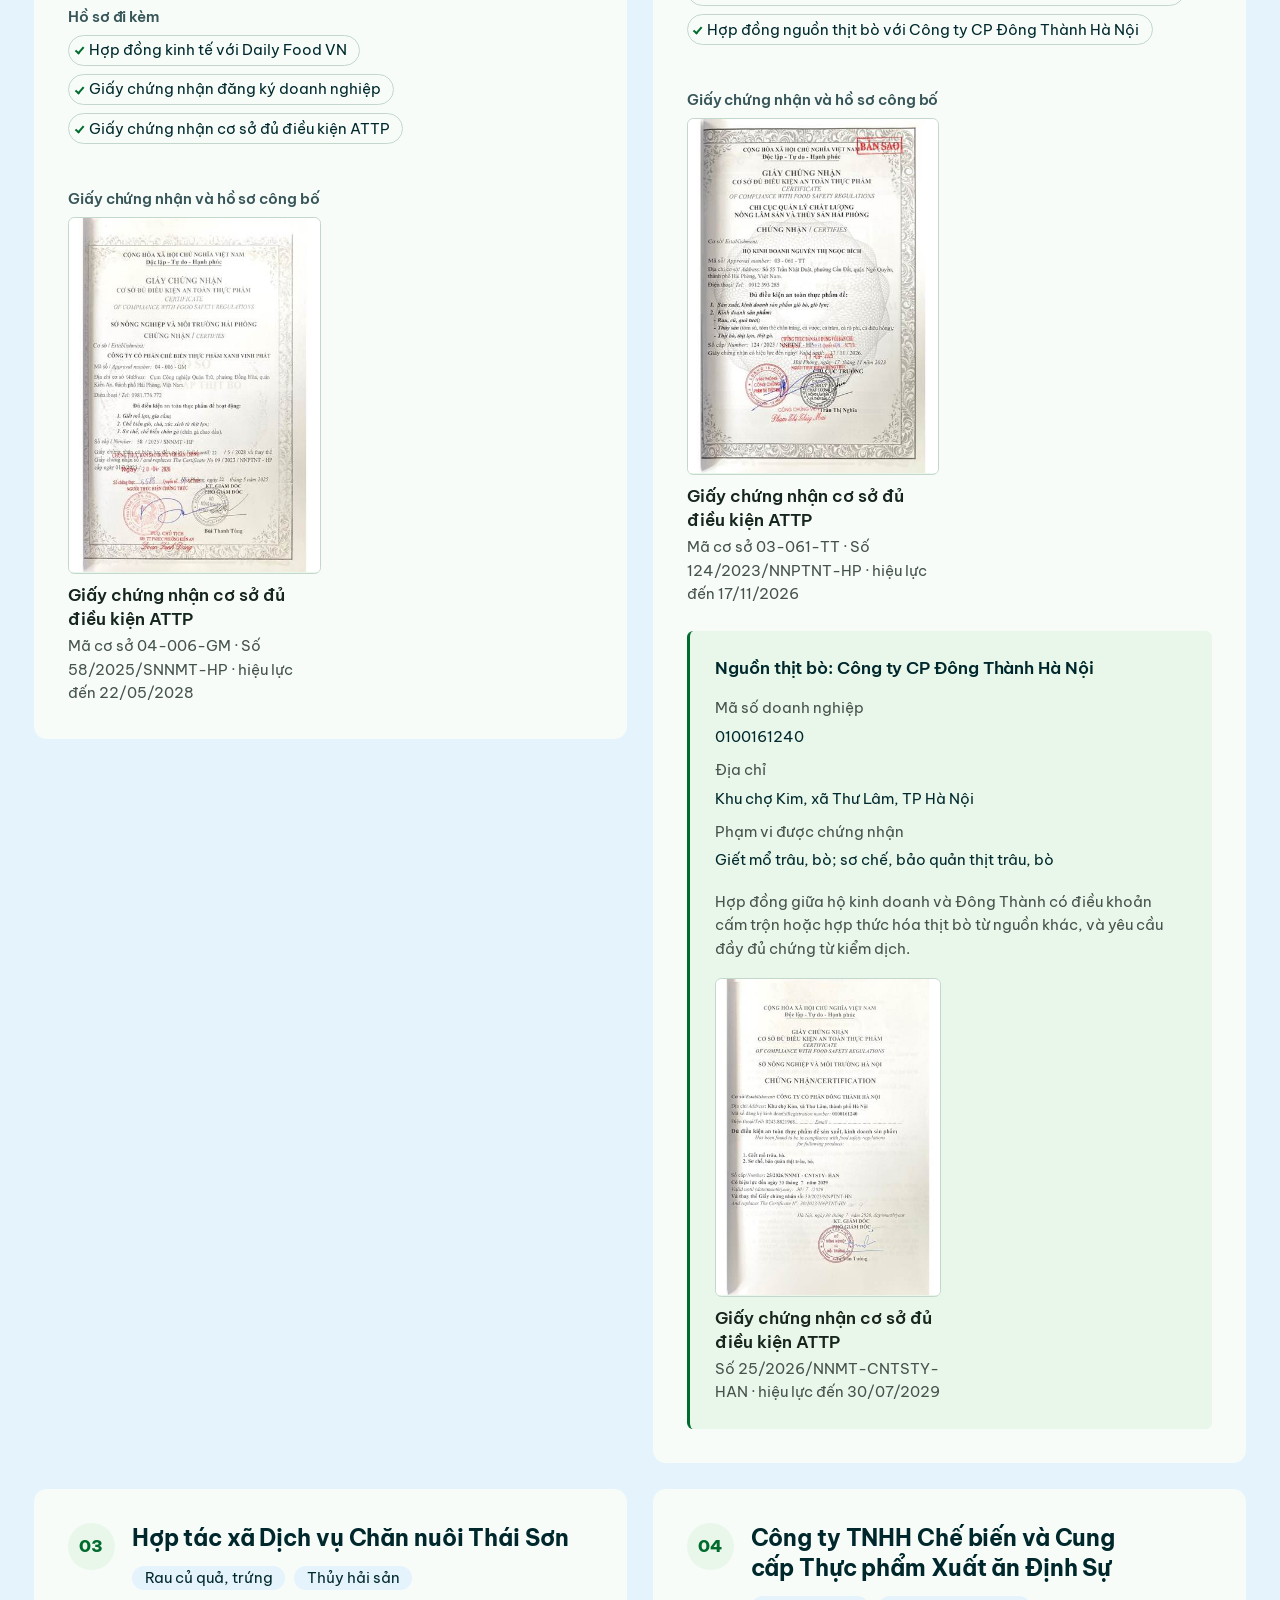
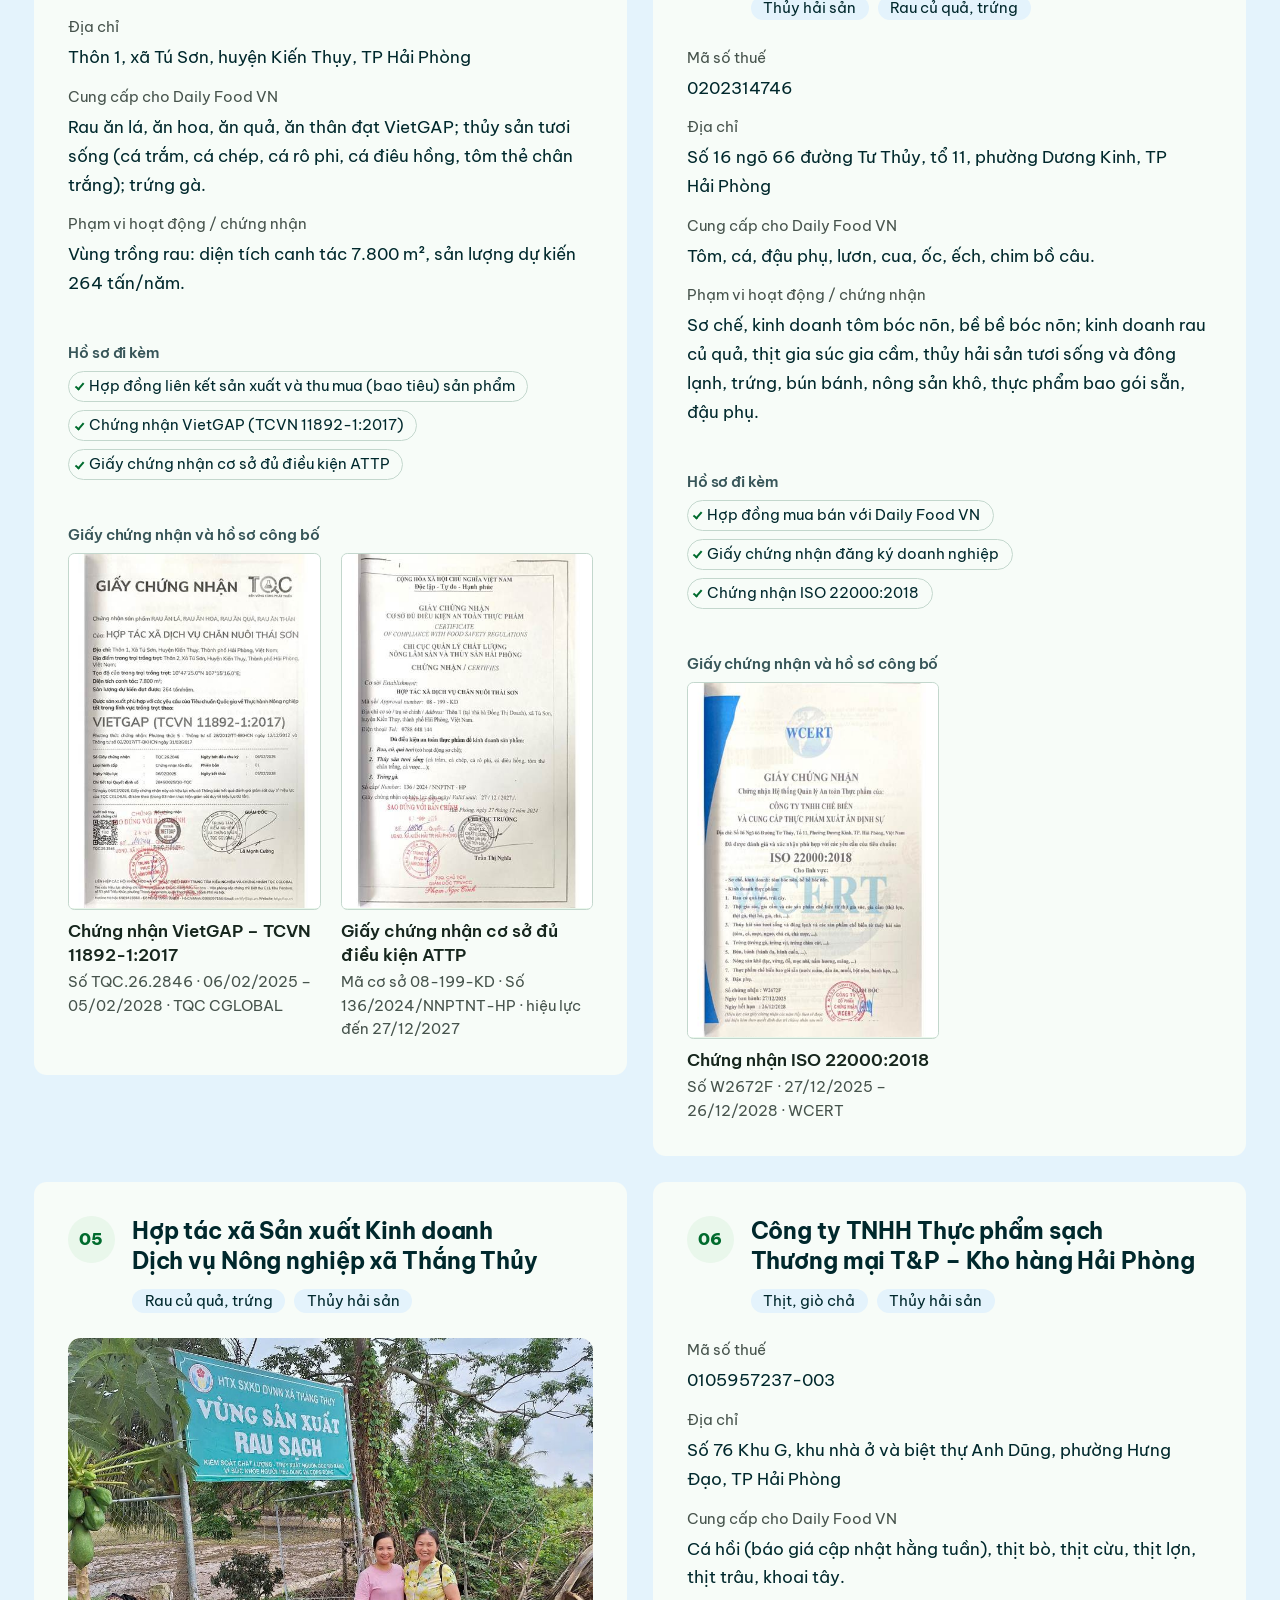
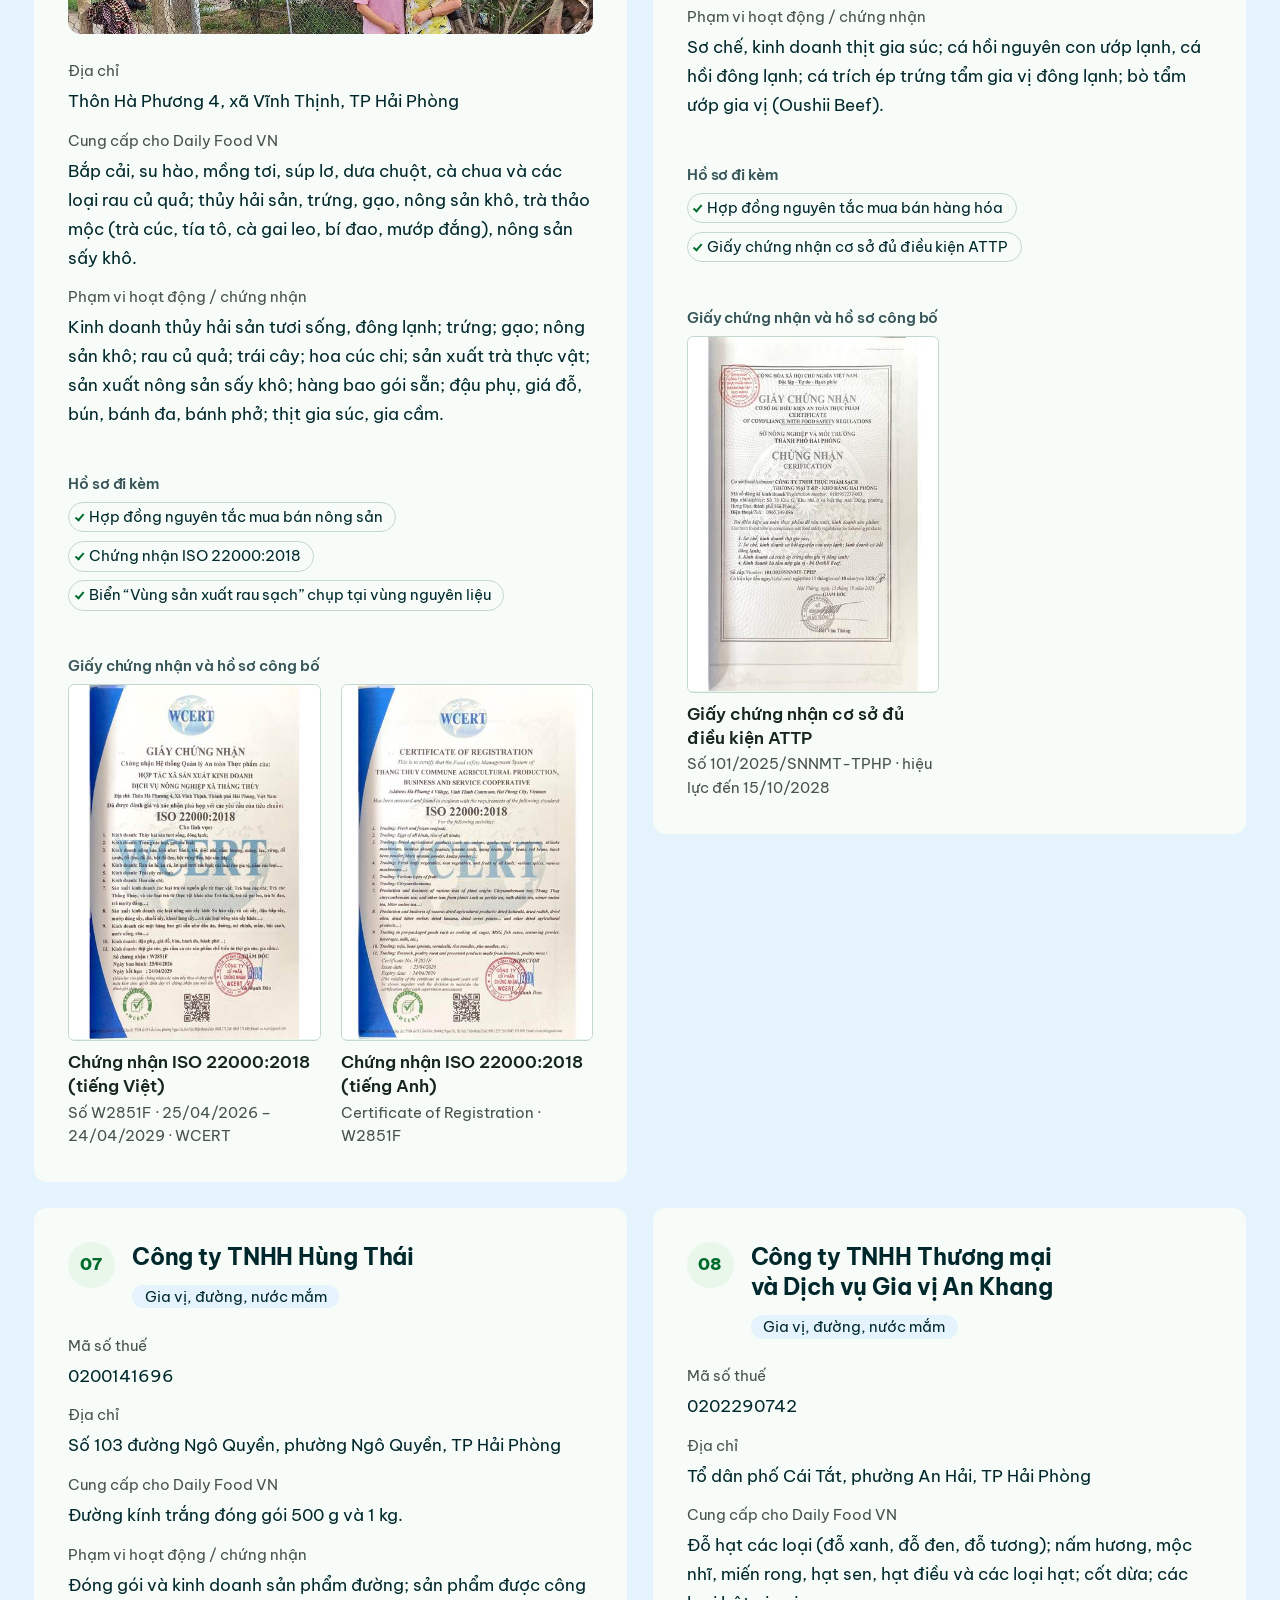
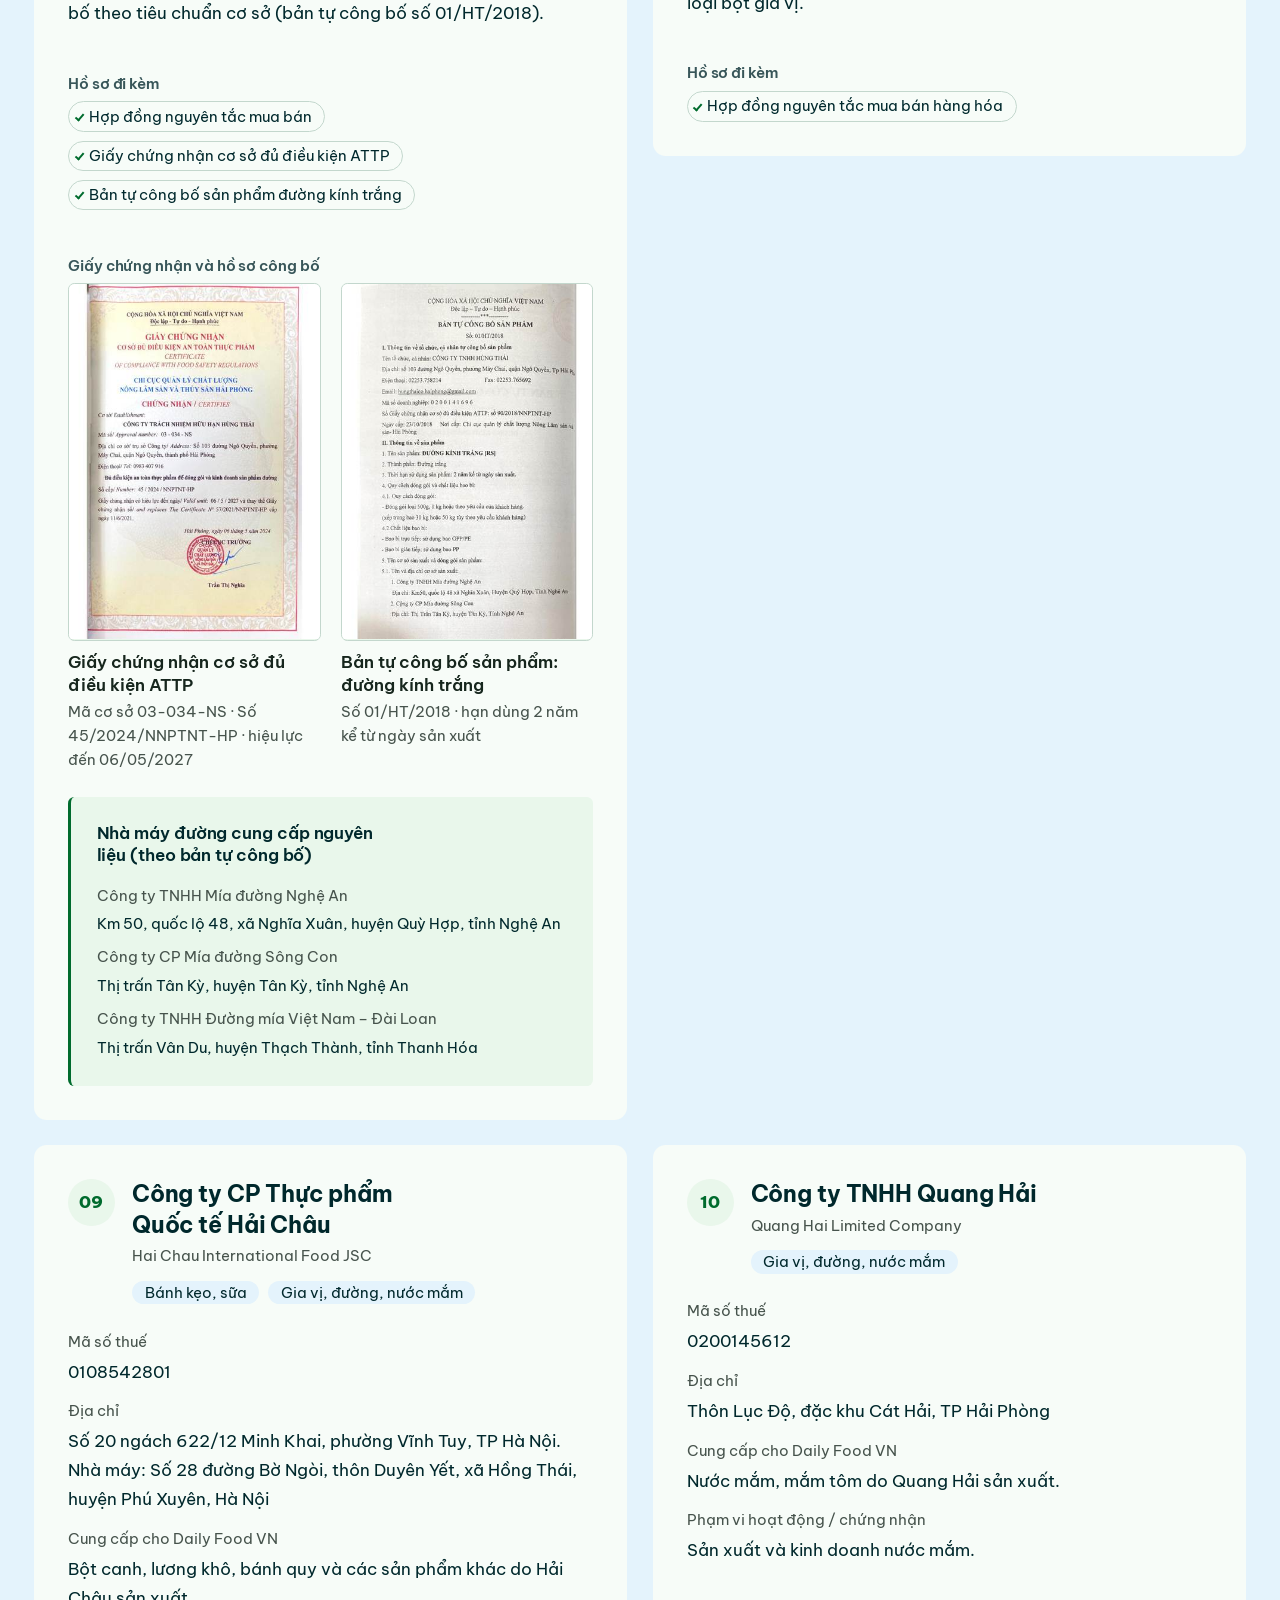
==== commit 7491a1cc: "Update index.html" ====
--- a/index.html
+++ b/index.html
@@ -16,7 +16,7 @@
   <link rel="preconnect" href="https://fonts.googleapis.com">
   <link rel="preconnect" href="https://fonts.gstatic.com" crossorigin>
   <link rel="preconnect" href="https://images.unsplash.com" crossorigin>
-  <link rel="stylesheet" href="https://fonts.googleapis.com/css2?family=Be+Vietnam+Pro:wght@400;500;600&family=Bricolage+Grotesque:opsz,wght@12..96,600..800&display=swap">
+  <link rel="stylesheet" href="https://fonts.googleapis.com/css2?family=Be+Vietnam+Pro:ital,wght@0,400;0,500;0,600;0,700;1,400&display=swap">
   <link rel="stylesheet" href="assets/css/tokens.css">
   <link rel="stylesheet" href="assets/css/style.css">
 
@@ -100,6 +100,100 @@
     }
     #doi-tac .cert-row .cert-thumb > span strong,
     #ho-so-phap-ly .cert-row .cert-thumb > span strong { display: block; }
+  </style>
+
+  <style id="fix-typography">
+    /* Một họ chữ duy nhất, dễ đọc cho tiếng Việt: Be Vietnam Pro, dự phòng bằng font hệ thống có đủ dấu. */
+    :root {
+      --fx-font: "Be Vietnam Pro", "Segoe UI", system-ui, -apple-system, Roboto, "Helvetica Neue", Arial, sans-serif;
+    }
+    html {
+      font-size: 106.25% !important;              /* 17px thay vì 16px: chữ nền lớn hơn ~6% */
+      -webkit-text-size-adjust: 100%;
+      text-size-adjust: 100%;
+    }
+    html body,
+    html body *,
+    html body *::before,
+    html body *::after {
+      font-family: var(--fx-font) !important;
+      font-variation-settings: normal !important;
+      font-optical-sizing: auto;
+    }
+    body {
+      font-size: 1rem !important;
+      font-weight: 400;
+      line-height: 1.7 !important;
+      letter-spacing: 0 !important;
+      font-kerning: normal;
+      text-rendering: optimizeLegibility;
+      -webkit-font-smoothing: antialiased;
+      -moz-osx-font-smoothing: grayscale;
+    }
+
+    /* Tiêu đề: bỏ chữ ép sát, tăng khoảng dòng để dấu tiếng Việt không dính nhau */
+    h1, h2, h3, h4, h5, h6 {
+      font-weight: 700 !important;
+      letter-spacing: -0.005em !important;
+      line-height: 1.3 !important;
+      text-wrap: balance;
+    }
+    h1 { line-height: 1.2 !important; }
+    h4 { font-weight: 600 !important; }
+
+    /* Đoạn văn, danh sách, chú thích */
+    p, li, dd, summary, figcaption, label { line-height: 1.7; letter-spacing: 0; }
+    p, dd, li { text-wrap: pretty; }
+    strong, b, th { font-weight: 600; }
+    small { font-size: 0.875em; }
+
+    /* Nhãn và chữ phụ: không nhỏ hơn ~15px, màu đậm hơn để dễ đọc */
+    .sup__alt,
+    .sup__tags li,
+    .sup__meta dt,
+    .sup__note,
+    .sup-count,
+    .partners__note,
+    .stats dt,
+    .legal__facts dt,
+    .copy-status,
+    .proof__code small {
+      font-size: 0.9rem !important;
+      line-height: 1.55 !important;
+      letter-spacing: 0 !important;
+      text-transform: none !important;
+    }
+    .sup__meta dt,
+    .legal__facts dt,
+    .sup__alt,
+    .sup__note,
+    .sup-count,
+    .partners__note { color: #46534c !important; }
+
+    /* Chú thích dưới ảnh giấy chứng nhận */
+    #doi-tac .cert-row .cert-thumb > span,
+    #ho-so-phap-ly .cert-row .cert-thumb > span {
+      font-size: 0.9rem !important;
+      line-height: 1.55 !important;
+      color: #46534c !important;
+    }
+    #doi-tac .cert-row .cert-thumb > span strong,
+    #ho-so-phap-ly .cert-row .cert-thumb > span strong {
+      font-size: 1rem !important;
+      font-weight: 600 !important;
+      line-height: 1.4 !important;
+      color: #16261d !important;
+      margin-bottom: 2px;
+    }
+
+    /* Nút, bộ lọc, menu */
+    .btn, .filter, .tab, .site-nav a, .header-call, .fab, button, input, select, textarea {
+      letter-spacing: 0 !important;
+      text-transform: none !important;
+    }
+    .btn, .filter, .tab { font-size: 1rem !important; font-weight: 600 !important; line-height: 1.35 !important; }
+    .site-nav a { font-size: 1rem !important; font-weight: 500 !important; }
+    summary { font-size: 1.05rem; font-weight: 600; }
   </style>
 </head>
 <body>
